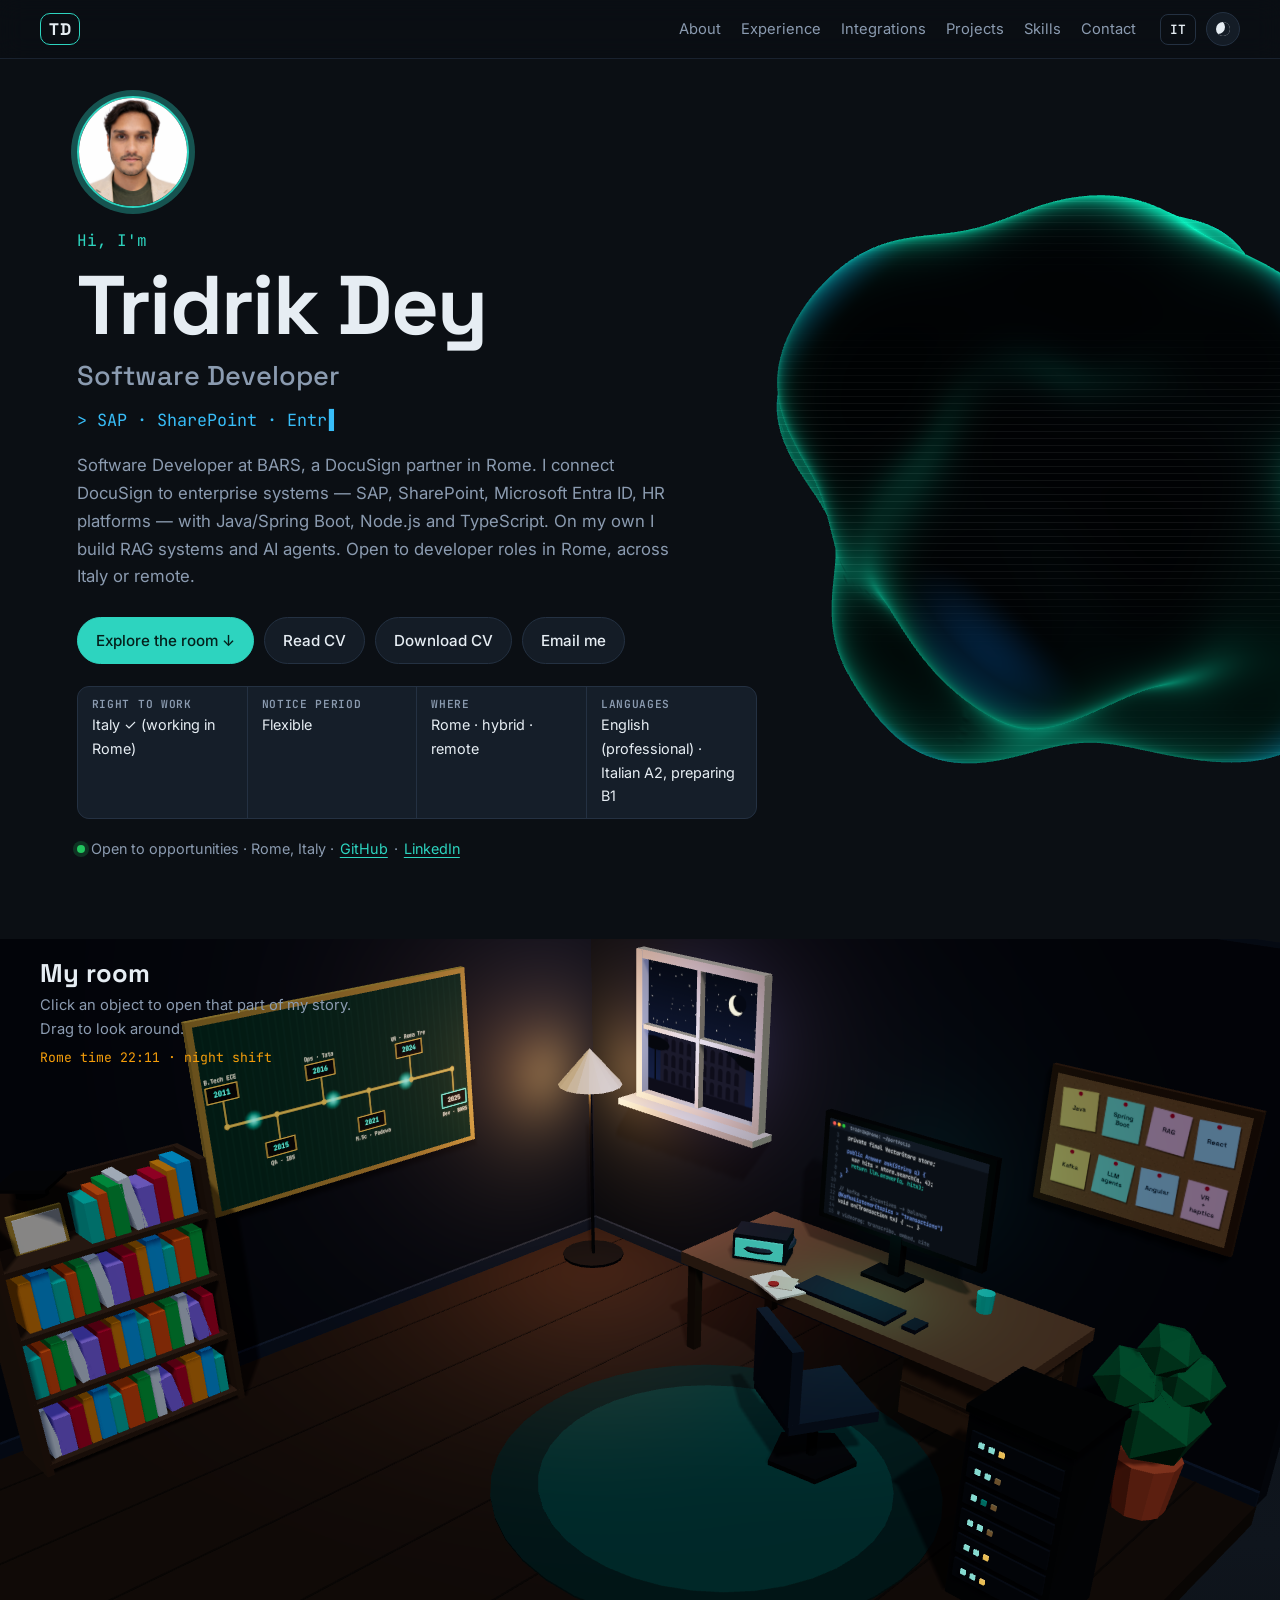
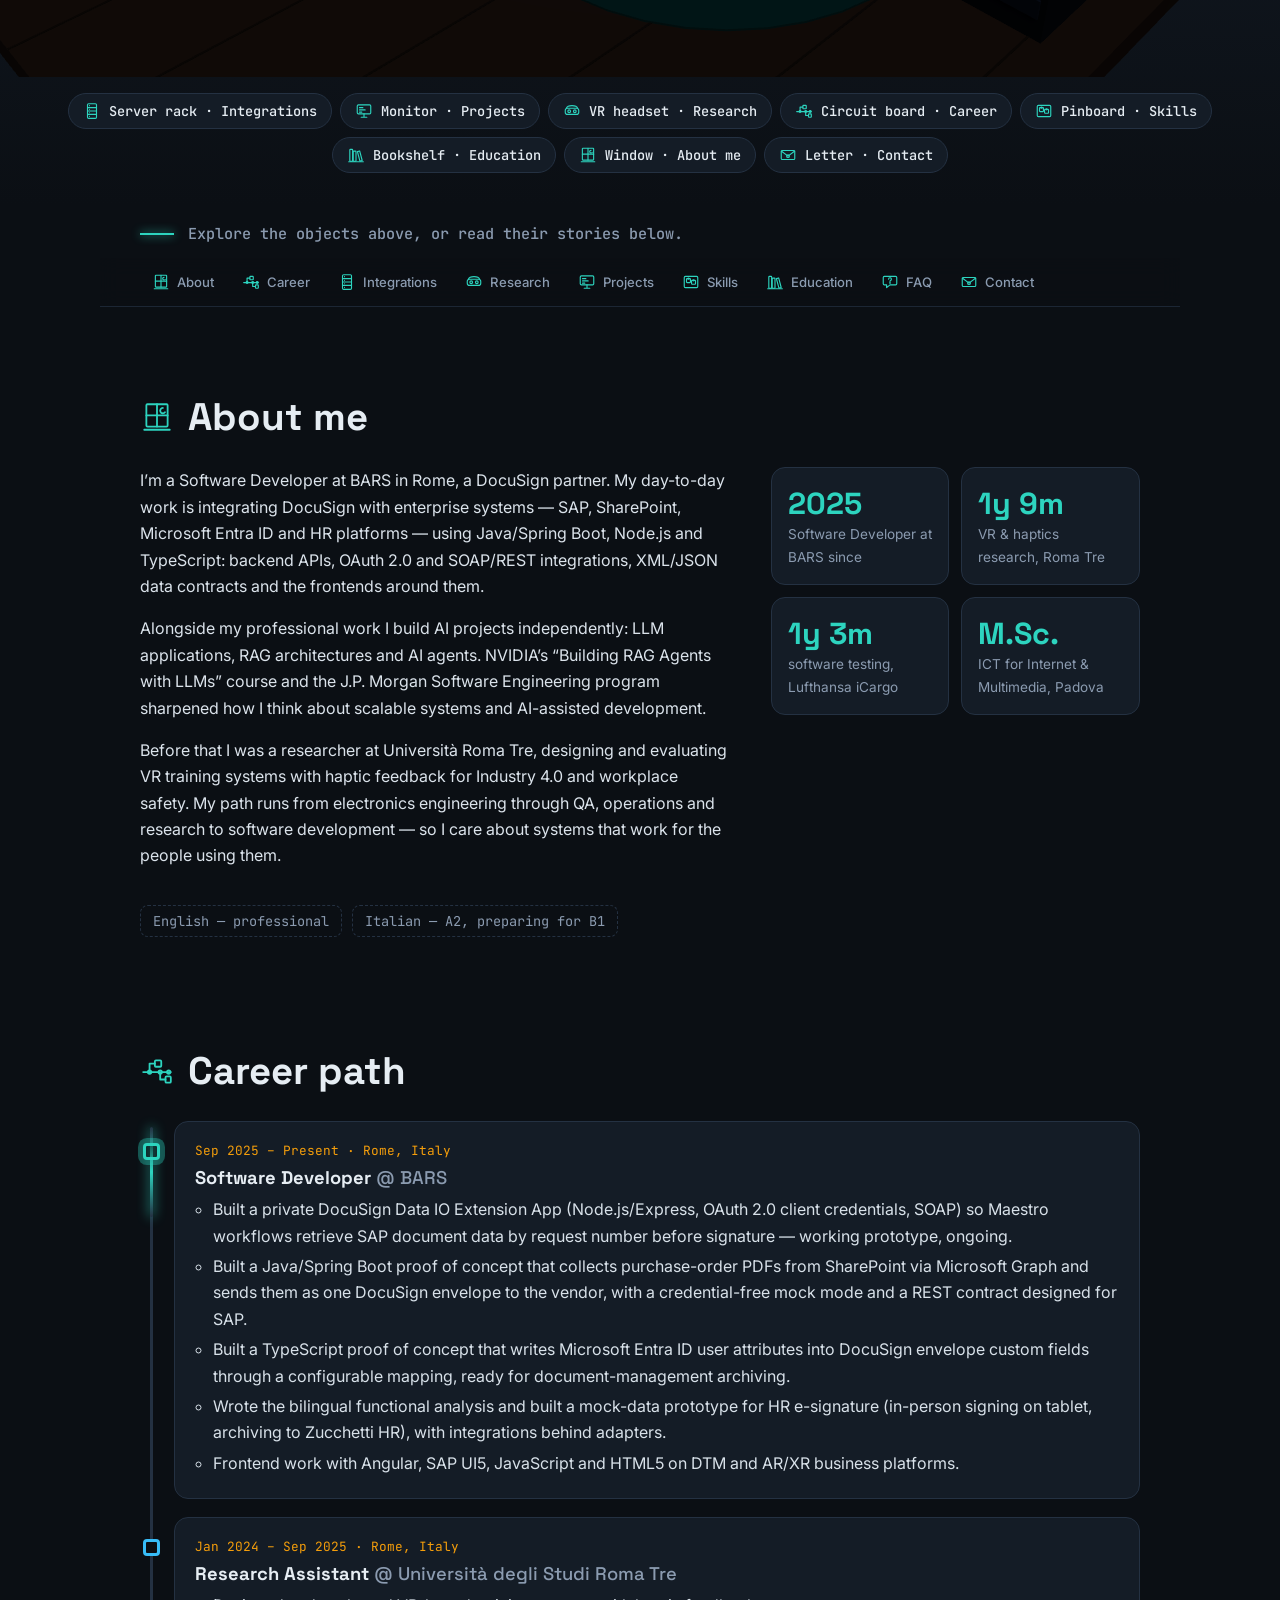
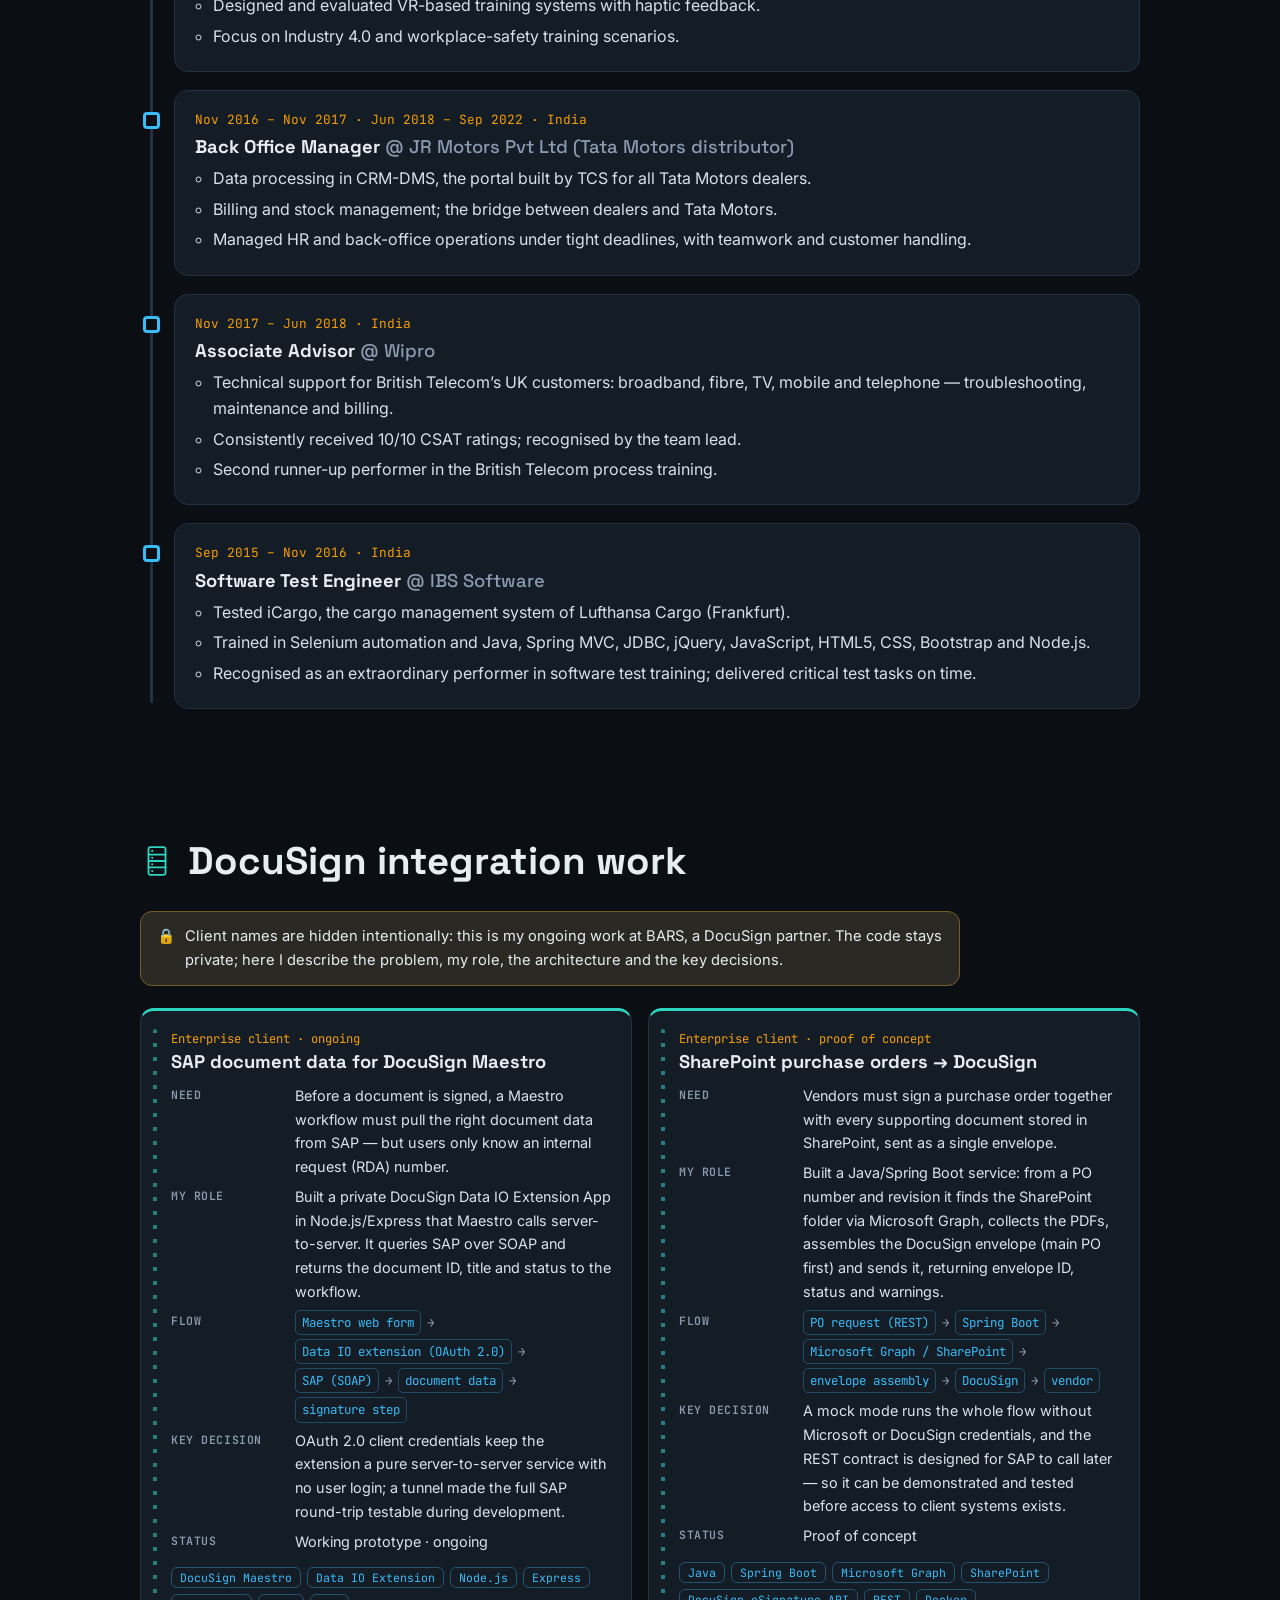
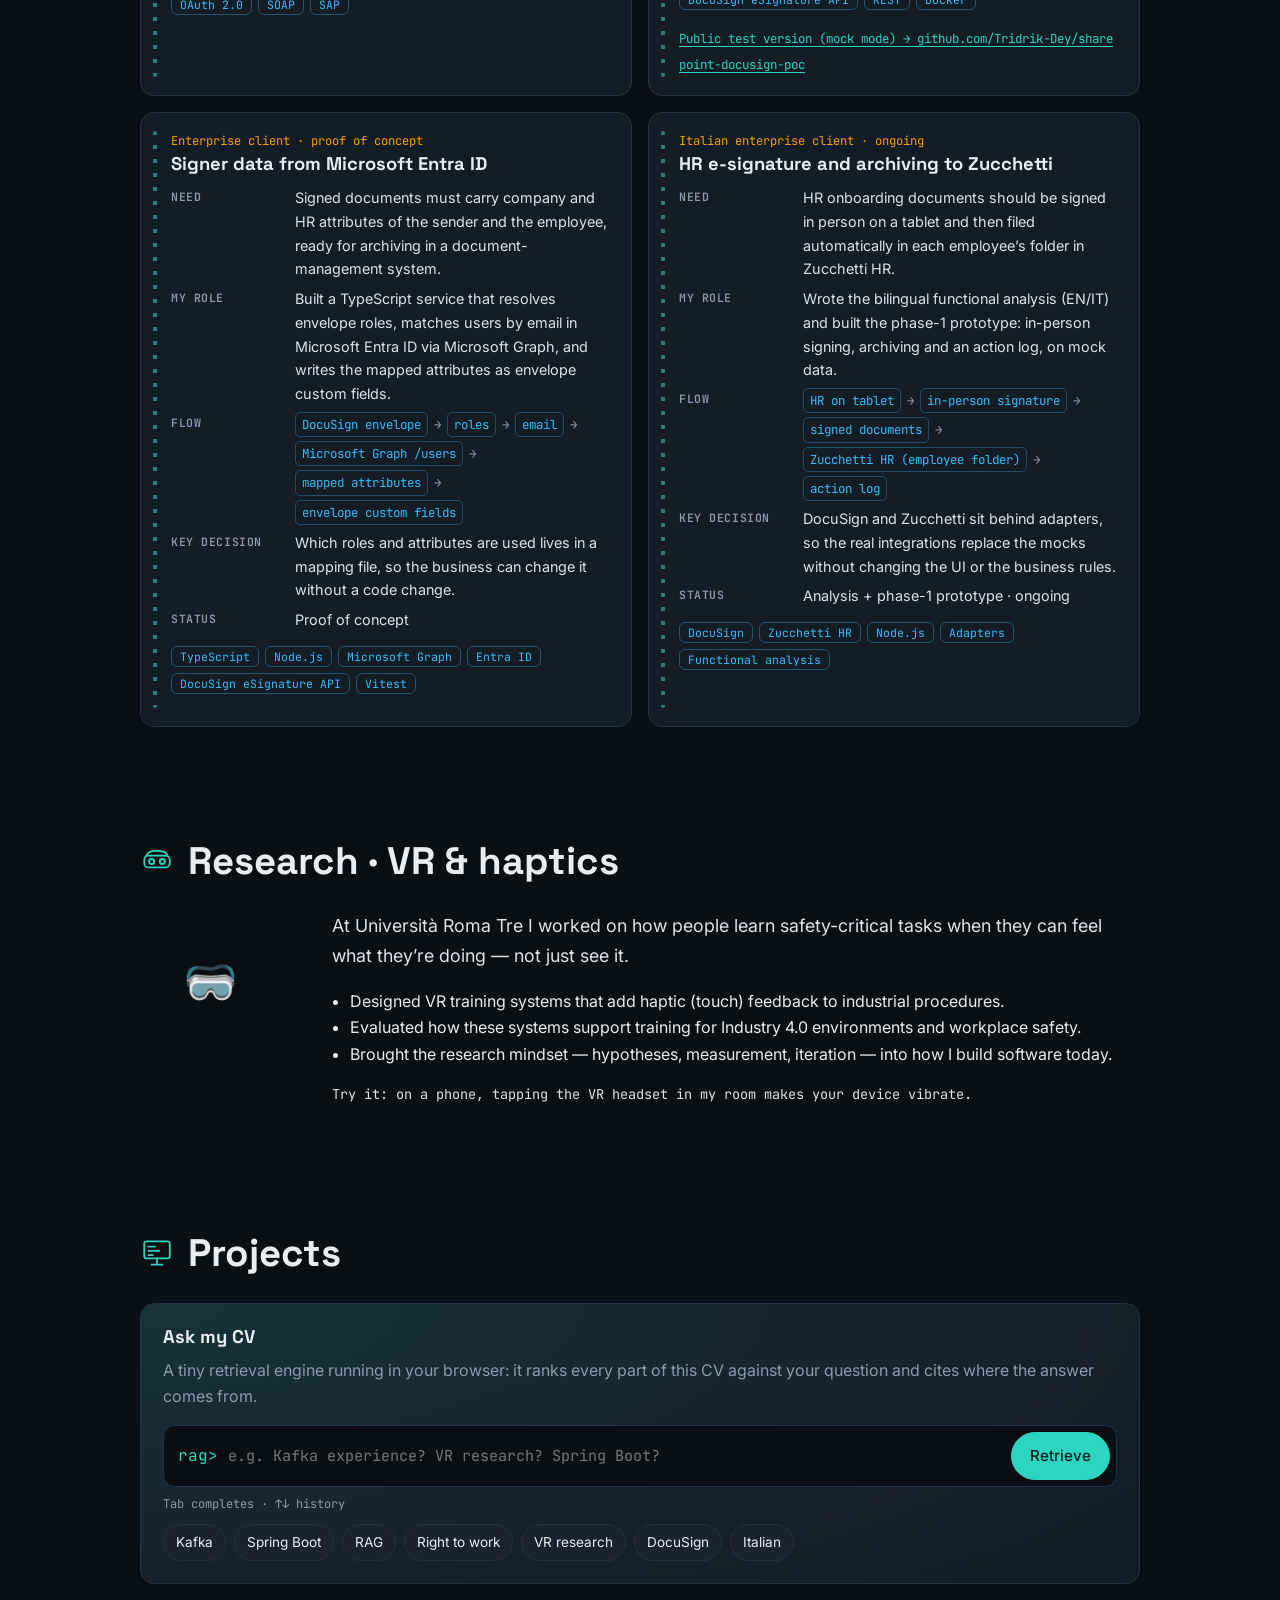
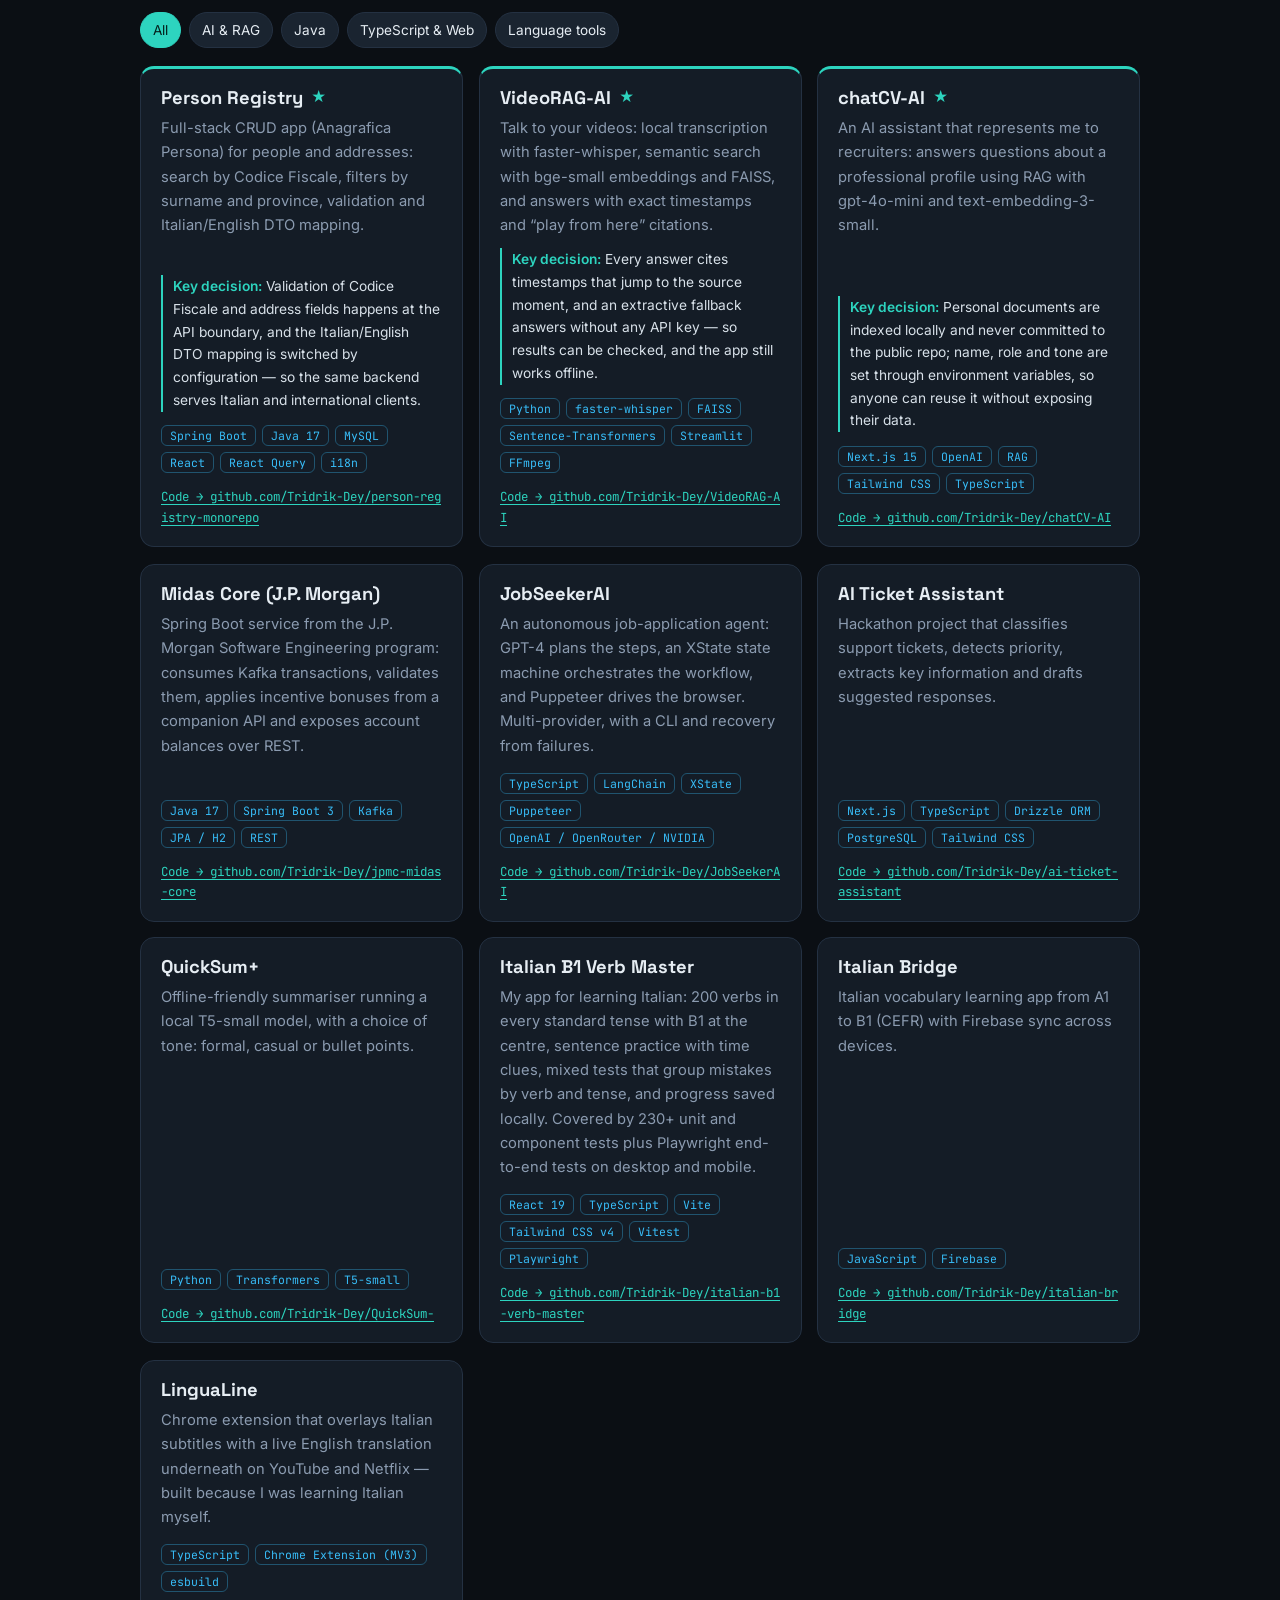
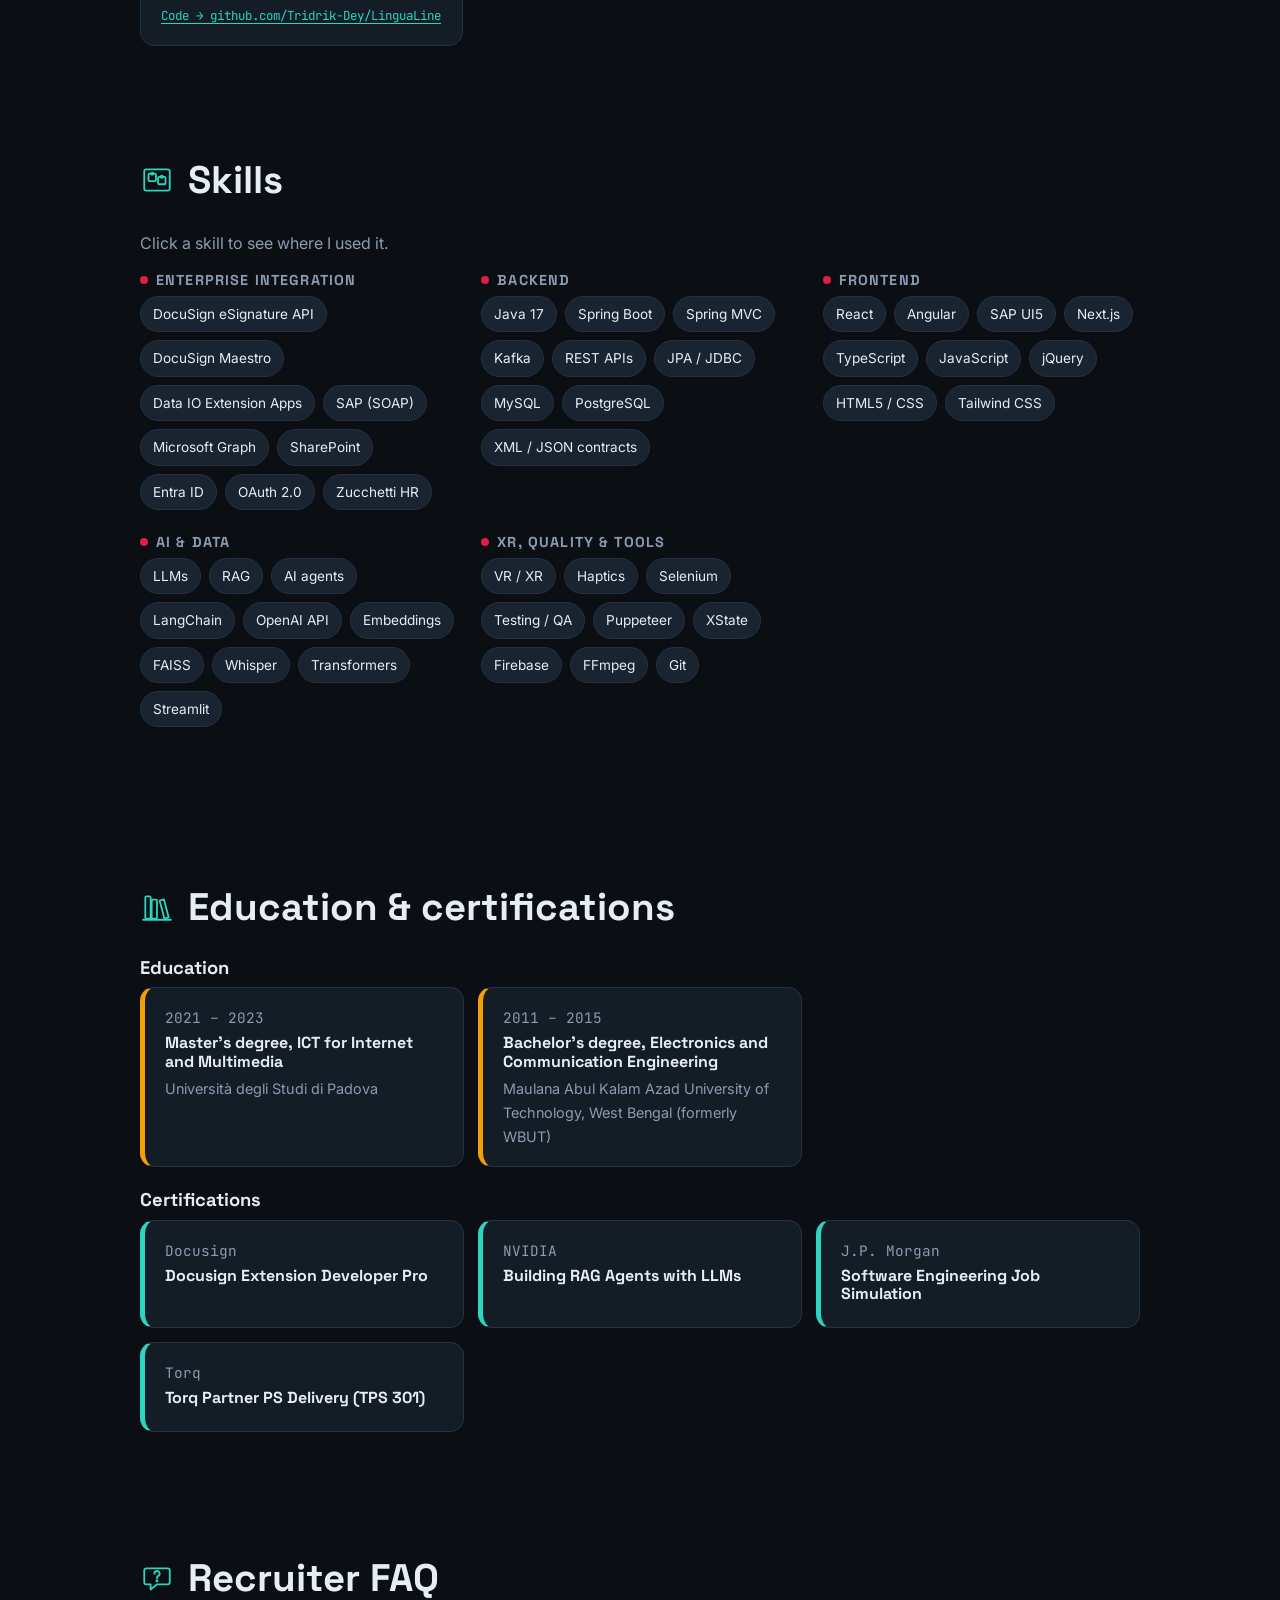
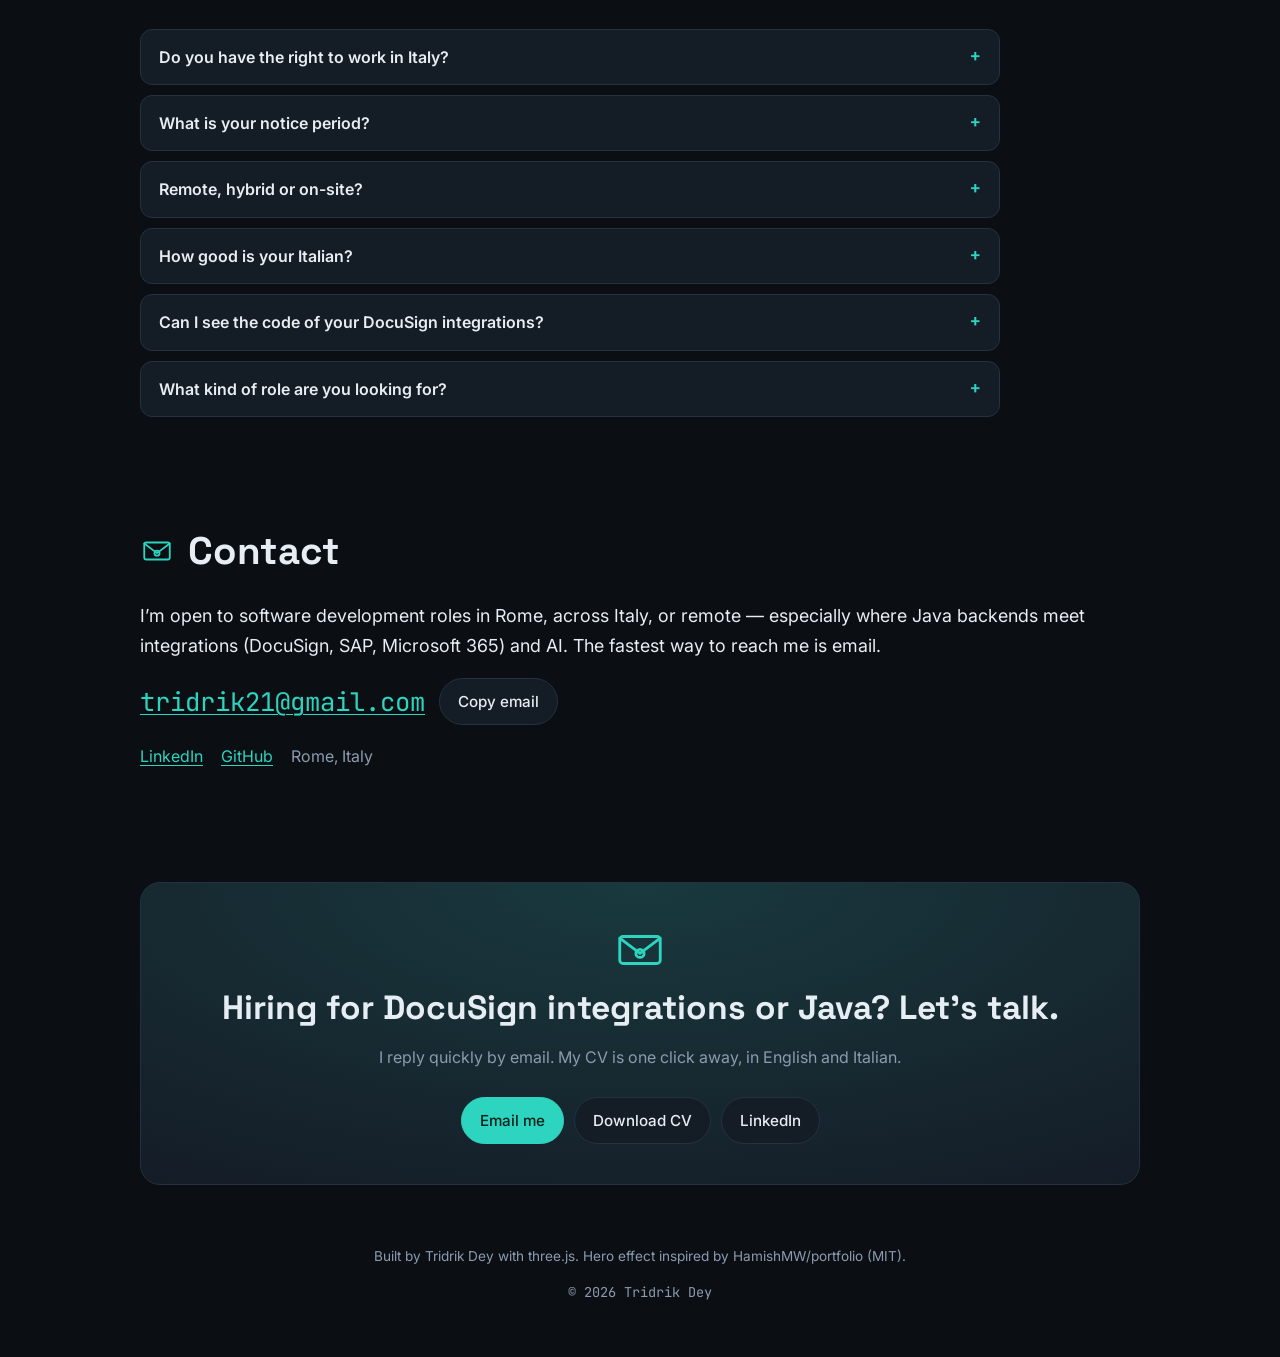
==== index.html @ cb40e69b "Add Google Search Console verification tag Co-Authored-By: Claude Opus 5.5 <noreply@anthropic.com>" ====
<!doctype html>
<html lang="en" class="no-js" data-theme="dark">
<head>
<meta charset="utf-8">
<meta name="viewport" content="width=device-width, initial-scale=1">
<title>Tridrik Dey · Software Developer (DocuSign &amp; Enterprise Integrations, Java, Spring Boot)</title>
<meta name="description" content="Software Developer at BARS in Rome, a DocuSign partner, integrating DocuSign with SAP, SharePoint, Microsoft Entra ID and HR systems using Java/Spring Boot, Node.js and TypeScript. Also builds RAG and AI-agent projects.">
<meta name="author" content="Tridrik Dey">
<meta name="google-site-verification" content="TpDvIQLYxlIpqFZb74sLDKEGU_5LTjOBwT2x2uKrREA">
<meta name="theme-color" content="#0b0f14">
<link rel="canonical" href="https://tridrik-dey.github.io/">
<link rel="alternate" hreflang="en" href="https://tridrik-dey.github.io/">
<link rel="alternate" hreflang="it" href="https://tridrik-dey.github.io/it/">
<link rel="alternate" hreflang="x-default" href="https://tridrik-dey.github.io/">
<link rel="alternate" type="text/markdown" title="llms.txt" href="https://tridrik-dey.github.io/llms.txt">
<meta property="og:type" content="profile">
<meta property="og:title" content="Tridrik Dey · Software Developer (DocuSign &amp; Enterprise Integrations, Java, Spring Boot)">
<meta property="og:description" content="Software Developer at BARS in Rome, a DocuSign partner, integrating DocuSign with SAP, SharePoint, Microsoft Entra ID and HR systems using Java/Spring Boot, Node.js and TypeScript. Also builds RAG and AI-agent projects.">
<meta property="og:url" content="https://tridrik-dey.github.io/">
<meta property="og:image" content="https://tridrik-dey.github.io/assets/og.png">
<meta property="og:image:width" content="1200">
<meta property="og:image:height" content="630">
<meta property="og:locale" content="en_US">
<meta property="og:locale:alternate" content="it_IT">
<meta property="profile:first_name" content="Tridrik">
<meta property="profile:last_name" content="Dey">
<meta name="twitter:card" content="summary_large_image">
<link rel="icon" href="assets/favicon.svg" type="image/svg+xml">
<link rel="preconnect" href="https://fonts.googleapis.com">
<link rel="preconnect" href="https://fonts.gstatic.com" crossorigin>
<link href="https://fonts.googleapis.com/css2?family=Inter:wght@400;500;600&family=JetBrains+Mono:wght@400;600&family=Space+Grotesk:wght@500;700&display=swap" rel="stylesheet">
<link rel="stylesheet" href="assets/css/style.css">
<script>document.documentElement.classList.replace('no-js','js');try{var s=localStorage.getItem('theme');if(s)document.documentElement.dataset.theme=s}catch(e){}</script>
<script type="application/ld+json">{"@context":"https://schema.org","@type":"ProfilePage","dateModified":"2026-10-31","inLanguage":"en","mainEntity":{"@type":"Person","@id":"https://tridrik-dey.github.io/#person","name":"Tridrik Dey","jobTitle":"Software Developer","description":"Software Developer at BARS in Rome, a DocuSign partner, integrating DocuSign with SAP, SharePoint, Microsoft Entra ID and HR systems using Java/Spring Boot, Node.js and TypeScript. Also builds RAG and AI-agent projects.","email":"mailto:tridrik21@gmail.com","image":"https://tridrik-dey.github.io/assets/avatar.png","url":"https://tridrik-dey.github.io/","address":{"@type":"PostalAddress","addressLocality":"Rome","addressCountry":"IT"},"worksFor":{"@type":"Organization","name":"BARS"},"alumniOf":[{"@type":"CollegeOrUniversity","name":"Università degli Studi di Padova"},{"@type":"CollegeOrUniversity","name":"Maulana Abul Kalam Azad University of Technology, West Bengal (formerly WBUT)"}],"hasCredential":[{"@type":"EducationalOccupationalCredential","name":"Docusign Extension Developer Pro","recognizedBy":{"@type":"Organization","name":"Docusign"}},{"@type":"EducationalOccupationalCredential","name":"Building RAG Agents with LLMs","recognizedBy":{"@type":"Organization","name":"NVIDIA"}},{"@type":"EducationalOccupationalCredential","name":"Software Engineering Job Simulation","recognizedBy":{"@type":"Organization","name":"J.P. Morgan"}},{"@type":"EducationalOccupationalCredential","name":"Torq Partner PS Delivery (TPS 301)","recognizedBy":{"@type":"Organization","name":"Torq"}}],"knowsAbout":["DocuSign eSignature API","DocuSign Maestro","Data IO Extension Apps","SAP (SOAP)","Microsoft Graph","SharePoint","Entra ID","OAuth 2.0","Zucchetti HR","Java 17","Spring Boot","Spring MVC","Kafka","REST APIs","JPA / JDBC","MySQL","PostgreSQL","XML / JSON contracts","React","Angular","SAP UI5","Next.js","TypeScript","JavaScript","jQuery","HTML5 / CSS","Tailwind CSS","LLMs","RAG","AI agents","LangChain","OpenAI API","Embeddings","FAISS","Whisper","Transformers","Streamlit","VR / XR","Haptics","Selenium","Testing / QA","Puppeteer","XState","Firebase","FFmpeg","Git"],"knowsLanguage":["en","it"],"sameAs":["https://www.linkedin.com/in/tridrik-dey","https://github.com/Tridrik-Dey"]}}</script>
<script type="application/ld+json">{"@context":"https://schema.org","@type":"FAQPage","inLanguage":"en","mainEntity":[{"@type":"Question","name":"Do you have the right to work in Italy?","acceptedAnswer":{"@type":"Answer","text":"Yes. I live and work in Rome, currently as a Software Developer at BARS."}},{"@type":"Question","name":"What is your notice period?","acceptedAnswer":{"@type":"Answer","text":"It’s flexible — I’m happy to agree a start date that works for both sides."}},{"@type":"Question","name":"Remote, hybrid or on-site?","acceptedAnswer":{"@type":"Answer","text":"All three: on-site or hybrid in Rome, or remote."}},{"@type":"Question","name":"How good is your Italian?","acceptedAnswer":{"@type":"Answer","text":"A2 and preparing for B1 — I even built my own app to practise verbs. I work comfortably in English."}},{"@type":"Question","name":"Can I see the code of your DocuSign integrations?","acceptedAnswer":{"@type":"Answer","text":"The client code is private, so the case studies above describe the problem, my role, the architecture and the key decisions. The SharePoint → DocuSign proof of concept has a public test version, and I’m glad to walk through any design in an interview."}},{"@type":"Question","name":"What kind of role are you looking for?","acceptedAnswer":{"@type":"Answer","text":"Software developer roles where Java/Spring Boot backends meet integrations — DocuSign, SAP, Microsoft 365 — and, ideally, AI and RAG."}}]}</script>
</head>
<body>
<a class="skip" href="#about">Skip to content</a>
<header class="nav">
  <a class="monogram" href="#hero" aria-label="Tridrik Dey">TD</a>
  <nav class="nav-links" aria-label="Main"><a href="#about">About</a><a href="#experience">Experience</a><a href="#integrations">Integrations</a><a href="#projects">Projects</a><a href="#skills">Skills</a><a href="#contact">Contact</a></nav>
  <div class="nav-tools">
    <a class="lang" href="it/" hreflang="it" lang="it">IT<span class="sr-only"> · Italiano</span></a>
    <button class="theme-toggle" type="button" aria-label="Toggle light/dark theme"><span aria-hidden="true"></span></button>
  </div>
</header>
<main>
<section id="hero" class="hero">
  <canvas class="hero-canvas" aria-hidden="true"></canvas>
  <div class="hero-inner">
    <img class="hero-photo" src="assets/avatar.png" alt="Tridrik Dey" width="160" height="160">
    <p class="eyebrow">Hi, I'm</p>
    <h1 class="hero-name"><span class="decode" data-decode>Tridrik Dey</span></h1>
    <p class="hero-title"><span class="decode" data-decode data-delay="500">Software Developer</span></p>
    <p class="hero-roles mono">&gt; <span class="role" data-roles="[&quot;DocuSign integration developer&quot;,&quot;Java &amp; Spring Boot developer&quot;,&quot;SAP · SharePoint · Entra ID integrations&quot;,&quot;RAG &amp; AI agent builder&quot;,&quot;VR &amp; haptics researcher&quot;]">DocuSign integration developer</span><span class="caret" aria-hidden="true">▌</span></p>
    <p class="hero-lede">Software Developer at BARS, a DocuSign partner in Rome. I connect DocuSign to enterprise systems — SAP, SharePoint, Microsoft Entra ID, HR platforms — with Java/Spring Boot, Node.js and TypeScript. On my own I build RAG systems and AI agents. Open to developer roles in Rome, across Italy or remote.</p>
    <div class="hero-actions">
      <a class="btn btn-primary" href="#room">Explore the room ↓</a>
      <a class="btn" href="#about">Read CV</a>
      <a class="btn" href="assets/cv/Tridrik-Dey-CV-EN.pdf" download>Download CV</a>
      <a class="btn" href="mailto:tridrik21@gmail.com">Email me</a>
    </div>
    <dl class="brief" id="brief" aria-label="Recruiter brief" data-chunk data-kind="profile" data-title="Recruiter brief" data-section="Profile" data-tags="right-to-work work-permit availability notice-period location remote hybrid languages english italian">
      <div><dt>Right to work</dt><dd>Italy ✓ (working in Rome)</dd></div><div><dt>Notice period</dt><dd>Flexible</dd></div><div><dt>Where</dt><dd>Rome · hybrid · remote</dd></div><div><dt>Languages</dt><dd>English (professional) · Italian A2, preparing B1</dd></div>
    </dl>
    <p class="hero-meta"><span class="dot" aria-hidden="true"></span>Open to opportunities · Rome, Italy ·
      <a href="https://github.com/Tridrik-Dey" rel="me">GitHub</a> · <a href="https://www.linkedin.com/in/tridrik-dey" rel="me">LinkedIn</a></p>
  </div>
</section>
<section id="room" class="room" aria-labelledby="room-title">
  <div class="room-stage">
    <canvas class="room-canvas" aria-hidden="true"></canvas>
    <div class="room-tooltip" aria-hidden="true"></div>
    <div class="room-hud">
      <h2 id="room-title">My room</h2>
      <p class="room-hint">Click an object to open that part of my story. Drag to look around.</p>
      <p class="room-clock mono" data-rome="Rome time" data-day="daylight" data-dusk="golden hour" data-night="night shift"></p>
    </div>
  </div>
  <p class="room-fallback">Your browser can’t show the 3D room, but every section is one click away:</p>
  <nav class="hotspots" aria-label="My room"><a class="hotspot" href="#integrations" data-object="rack" data-target="integrations"><svg class="obj obj-sm" viewBox="0 0 32 32" aria-hidden="true" focusable="false"><rect x="8" y="3" width="16" height="26" rx="2"/><path d="M8 10h16M8 16h16M8 22h16"/><circle cx="11.5" cy="6.5" r="1" class="led"/><circle cx="11.5" cy="13" r="1" class="led"/><circle cx="11.5" cy="19" r="1" class="led"/><circle cx="11.5" cy="25.5" r="1" class="led"/></svg>Server rack · Integrations</a><a class="hotspot" href="#projects" data-object="monitor" data-target="projects"><svg class="obj obj-sm" viewBox="0 0 32 32" aria-hidden="true" focusable="false"><rect x="4" y="5" width="24" height="16" rx="2"/><path d="M16 21v5M11 27h10M8 10h6M8 14h10M8 18h4"/></svg>Monitor · Projects</a><a class="hotspot" href="#research" data-object="headset" data-target="research"><svg class="obj obj-sm" viewBox="0 0 32 32" aria-hidden="true" focusable="false"><rect x="4" y="11" width="24" height="11" rx="4"/><circle cx="11" cy="16.5" r="2.4"/><circle cx="21" cy="16.5" r="2.4"/><path d="M6 11c2-6 18-6 20 0"/></svg>VR headset · Research</a><a class="hotspot" href="#experience" data-object="circuit" data-target="experience"><svg class="obj obj-sm" viewBox="0 0 32 32" aria-hidden="true" focusable="false"><path d="M3 17h26M9 17V9h5M19 17v7h5"/><rect x="14" y="6" width="6" height="6" rx="1"/><rect x="24" y="21" width="5" height="6" rx="1"/><circle cx="9" cy="17" r="1.6"/><circle cx="19" cy="17" r="1.6"/><circle cx="27" cy="17" r="1.6"/></svg>Circuit board · Career</a><a class="hotspot" href="#skills" data-object="board" data-target="skills"><svg class="obj obj-sm" viewBox="0 0 32 32" aria-hidden="true" focusable="false"><rect x="4" y="6" width="24" height="20" rx="2"/><rect x="8" y="10" width="7" height="7" rx="1"/><rect x="17" y="13" width="7" height="7" rx="1"/><circle cx="11.5" cy="10" r="1"/><circle cx="20.5" cy="13" r="1"/></svg>Pinboard · Skills</a><a class="hotspot" href="#education" data-object="shelf" data-target="education"><svg class="obj obj-sm" viewBox="0 0 32 32" aria-hidden="true" focusable="false"><rect x="5" y="6" width="5" height="21" rx="1"/><rect x="11" y="9" width="5" height="18" rx="1"/><path d="M18.5 10l4-1.2 4.5 17-4 1.2z"/><path d="M3 28h26"/></svg>Bookshelf · Education</a><a class="hotspot" href="#about" data-object="window" data-target="about"><svg class="obj obj-sm" viewBox="0 0 32 32" aria-hidden="true" focusable="false"><rect x="6" y="4" width="20" height="21" rx="1"/><path d="M16 4v21M6 14.5h20M4 28h24"/><path d="M21.5 7.5a2.5 2.5 0 1 0 2 4"/></svg>Window · About me</a><a class="hotspot" href="#contact" data-object="letter" data-target="contact"><svg class="obj obj-sm" viewBox="0 0 32 32" aria-hidden="true" focusable="false"><rect x="4" y="8" width="24" height="16" rx="2"/><path d="M4 9l12 9 12-9"/><circle cx="16" cy="18" r="2.4"/></svg>Letter · Contact</a></nav>
</section>
<div class="cv">
<p class="landing"><span class="landing-line" aria-hidden="true"></span>Explore the objects above, or read their stories below.</p>
<nav class="object-index" aria-label="Sections"><a href="#about" data-section="about"><svg class="obj obj-sm" viewBox="0 0 32 32" aria-hidden="true" focusable="false"><rect x="6" y="4" width="20" height="21" rx="1"/><path d="M16 4v21M6 14.5h20M4 28h24"/><path d="M21.5 7.5a2.5 2.5 0 1 0 2 4"/></svg><span>About</span></a><a href="#experience" data-section="experience"><svg class="obj obj-sm" viewBox="0 0 32 32" aria-hidden="true" focusable="false"><path d="M3 17h26M9 17V9h5M19 17v7h5"/><rect x="14" y="6" width="6" height="6" rx="1"/><rect x="24" y="21" width="5" height="6" rx="1"/><circle cx="9" cy="17" r="1.6"/><circle cx="19" cy="17" r="1.6"/><circle cx="27" cy="17" r="1.6"/></svg><span>Career</span></a><a href="#integrations" data-section="integrations"><svg class="obj obj-sm" viewBox="0 0 32 32" aria-hidden="true" focusable="false"><rect x="8" y="3" width="16" height="26" rx="2"/><path d="M8 10h16M8 16h16M8 22h16"/><circle cx="11.5" cy="6.5" r="1" class="led"/><circle cx="11.5" cy="13" r="1" class="led"/><circle cx="11.5" cy="19" r="1" class="led"/><circle cx="11.5" cy="25.5" r="1" class="led"/></svg><span>Integrations</span></a><a href="#research" data-section="research"><svg class="obj obj-sm" viewBox="0 0 32 32" aria-hidden="true" focusable="false"><rect x="4" y="11" width="24" height="11" rx="4"/><circle cx="11" cy="16.5" r="2.4"/><circle cx="21" cy="16.5" r="2.4"/><path d="M6 11c2-6 18-6 20 0"/></svg><span>Research</span></a><a href="#projects" data-section="projects"><svg class="obj obj-sm" viewBox="0 0 32 32" aria-hidden="true" focusable="false"><rect x="4" y="5" width="24" height="16" rx="2"/><path d="M16 21v5M11 27h10M8 10h6M8 14h10M8 18h4"/></svg><span>Projects</span></a><a href="#skills" data-section="skills"><svg class="obj obj-sm" viewBox="0 0 32 32" aria-hidden="true" focusable="false"><rect x="4" y="6" width="24" height="20" rx="2"/><rect x="8" y="10" width="7" height="7" rx="1"/><rect x="17" y="13" width="7" height="7" rx="1"/><circle cx="11.5" cy="10" r="1"/><circle cx="20.5" cy="13" r="1"/></svg><span>Skills</span></a><a href="#education" data-section="education"><svg class="obj obj-sm" viewBox="0 0 32 32" aria-hidden="true" focusable="false"><rect x="5" y="6" width="5" height="21" rx="1"/><rect x="11" y="9" width="5" height="18" rx="1"/><path d="M18.5 10l4-1.2 4.5 17-4 1.2z"/><path d="M3 28h26"/></svg><span>Education</span></a><a href="#faq" data-section="faq"><svg class="obj obj-sm" viewBox="0 0 32 32" aria-hidden="true" focusable="false"><path d="M6 6h20a2 2 0 0 1 2 2v11a2 2 0 0 1-2 2H16l-6 5v-5H6a2 2 0 0 1-2-2V8a2 2 0 0 1 2-2z"/><path d="M13.5 11a2.5 2.5 0 1 1 3.4 2.3c-.6.3-.9.8-.9 1.4v.5"/><circle cx="16" cy="17.6" r=".6"/></svg><span>FAQ</span></a><a href="#contact" data-section="contact"><svg class="obj obj-sm" viewBox="0 0 32 32" aria-hidden="true" focusable="false"><rect x="4" y="8" width="24" height="16" rx="2"/><path d="M4 9l12 9 12-9"/><circle cx="16" cy="18" r="2.4"/></svg><span>Contact</span></a></nav>
<section id="about" class="section" aria-labelledby="about-h">
  <h2 id="about-h" class="section-title"><svg class="obj" viewBox="0 0 32 32" aria-hidden="true" focusable="false"><rect x="6" y="4" width="20" height="21" rx="1"/><path d="M16 4v21M6 14.5h20M4 28h24"/><path d="M21.5 7.5a2.5 2.5 0 1 0 2 4"/></svg>About me</h2>
  <div class="about-grid">
    <div class="prose"><p>I’m a Software Developer at BARS in Rome, a DocuSign partner. My day-to-day work is integrating DocuSign with enterprise systems — SAP, SharePoint, Microsoft Entra ID and HR platforms — using Java/Spring Boot, Node.js and TypeScript: backend APIs, OAuth 2.0 and SOAP/REST integrations, XML/JSON data contracts and the frontends around them.</p><p>Alongside my professional work I build AI projects independently: LLM applications, RAG architectures and AI agents. NVIDIA’s “Building RAG Agents with LLMs” course and the J.P. Morgan Software Engineering program sharpened how I think about scalable systems and AI-assisted development.</p><p>Before that I was a researcher at Università Roma Tre, designing and evaluating VR training systems with haptic feedback for Industry 4.0 and workplace safety. My path runs from electronics engineering through QA, operations and research to software development — so I care about systems that work for the people using them.</p></div>
    <ul class="facts"><li><strong class="count" data-count="2025">2025</strong><span>Software Developer at BARS since</span></li><li><strong class="count" data-count="1y 9m">1y 9m</strong><span>VR &amp; haptics research, Roma Tre</span></li><li><strong class="count" data-count="1y 3m">1y 3m</strong><span>software testing, Lufthansa iCargo</span></li><li><strong class="count" data-count="M.Sc.">M.Sc.</strong><span>ICT for Internet &amp; Multimedia, Padova</span></li></ul>
  </div>
  <ul class="langs"><li>English — professional</li><li>Italian — A2, preparing for B1</li></ul>
</section>
<section id="experience" class="section" aria-labelledby="experience-h">
  <h2 id="experience-h" class="section-title"><svg class="obj" viewBox="0 0 32 32" aria-hidden="true" focusable="false"><path d="M3 17h26M9 17V9h5M19 17v7h5"/><rect x="14" y="6" width="6" height="6" rx="1"/><rect x="24" y="21" width="5" height="6" rx="1"/><circle cx="9" cy="17" r="1.6"/><circle cx="19" cy="17" r="1.6"/><circle cx="27" cy="17" r="1.6"/></svg>Career path</h2>
  <ol class="circuit">
    <li class="job is-current" id="job-bars" data-chunk data-kind="work" data-title="Software Developer · BARS" data-section="Career path" data-tags="docusign maestro extension-apps sap soap oauth microsoft-graph sharepoint entra-id zucchetti java spring-boot nodejs typescript angular sap-ui5 javascript rest dtm xr xml-json">
      <span class="node" aria-hidden="true"></span>
      <div class="job-card">
        <p class="job-period mono">Sep 2025 – Present · Rome, Italy</p>
        <h3>Software Developer <span class="at">@ BARS</span></h3>
        <ul><li>Built a private DocuSign Data IO Extension App (Node.js/Express, OAuth 2.0 client credentials, SOAP) so Maestro workflows retrieve SAP document data by request number before signature — working prototype, ongoing.</li><li>Built a Java/Spring Boot proof of concept that collects purchase-order PDFs from SharePoint via Microsoft Graph and sends them as one DocuSign envelope to the vendor, with a credential-free mock mode and a REST contract designed for SAP.</li><li>Built a TypeScript proof of concept that writes Microsoft Entra ID user attributes into DocuSign envelope custom fields through a configurable mapping, ready for document-management archiving.</li><li>Wrote the bilingual functional analysis and built a mock-data prototype for HR e-signature (in-person signing on tablet, archiving to Zucchetti HR), with integrations behind adapters.</li><li>Frontend work with Angular, SAP UI5, JavaScript and HTML5 on DTM and AR/XR business platforms.</li></ul>
      </div>
    </li>
    <li class="job" id="job-romatre" data-chunk data-kind="research" data-title="Research Assistant · Università degli Studi Roma Tre" data-section="Career path" data-tags="vr haptics xr research industry-4.0">
      <span class="node" aria-hidden="true"></span>
      <div class="job-card">
        <p class="job-period mono">Jan 2024 – Sep 2025 · Rome, Italy</p>
        <h3>Research Assistant <span class="at">@ Università degli Studi Roma Tre</span></h3>
        <ul><li>Designed and evaluated VR-based training systems with haptic feedback.</li><li>Focus on Industry 4.0 and workplace-safety training scenarios.</li></ul>
      </div>
    </li>
    <li class="job" id="job-jrmotors" data-chunk data-kind="work" data-title="Back Office Manager · JR Motors Pvt Ltd (Tata Motors distributor)" data-section="Career path" data-tags="crm operations management">
      <span class="node" aria-hidden="true"></span>
      <div class="job-card">
        <p class="job-period mono">Nov 2016 – Nov 2017 · Jun 2018 – Sep 2022 · India</p>
        <h3>Back Office Manager <span class="at">@ JR Motors Pvt Ltd (Tata Motors distributor)</span></h3>
        <ul><li>Data processing in CRM-DMS, the portal built by TCS for all Tata Motors dealers.</li><li>Billing and stock management; the bridge between dealers and Tata Motors.</li><li>Managed HR and back-office operations under tight deadlines, with teamwork and customer handling.</li></ul>
      </div>
    </li>
    <li class="job" id="job-wipro" data-chunk data-kind="work" data-title="Associate Advisor · Wipro" data-section="Career path" data-tags="support customer">
      <span class="node" aria-hidden="true"></span>
      <div class="job-card">
        <p class="job-period mono">Nov 2017 – Jun 2018 · India</p>
        <h3>Associate Advisor <span class="at">@ Wipro</span></h3>
        <ul><li>Technical support for British Telecom’s UK customers: broadband, fibre, TV, mobile and telephone — troubleshooting, maintenance and billing.</li><li>Consistently received 10/10 CSAT ratings; recognised by the team lead.</li><li>Second runner-up performer in the British Telecom process training.</li></ul>
      </div>
    </li>
    <li class="job" id="job-ibs" data-chunk data-kind="work" data-title="Software Test Engineer · IBS Software" data-section="Career path" data-tags="testing selenium java spring-mvc jdbc jquery javascript html5 css bootstrap nodejs">
      <span class="node" aria-hidden="true"></span>
      <div class="job-card">
        <p class="job-period mono">Sep 2015 – Nov 2016 · India</p>
        <h3>Software Test Engineer <span class="at">@ IBS Software</span></h3>
        <ul><li>Tested iCargo, the cargo management system of Lufthansa Cargo (Frankfurt).</li><li>Trained in Selenium automation and Java, Spring MVC, JDBC, jQuery, JavaScript, HTML5, CSS, Bootstrap and Node.js.</li><li>Recognised as an extraordinary performer in software test training; delivered critical test tasks on time.</li></ul>
      </div>
    </li>
  </ol>
</section>
<section id="integrations" class="section" aria-labelledby="integrations-h">
  <h2 id="integrations-h" class="section-title"><svg class="obj" viewBox="0 0 32 32" aria-hidden="true" focusable="false"><rect x="8" y="3" width="16" height="26" rx="2"/><path d="M8 10h16M8 16h16M8 22h16"/><circle cx="11.5" cy="6.5" r="1" class="led"/><circle cx="11.5" cy="13" r="1" class="led"/><circle cx="11.5" cy="19" r="1" class="led"/><circle cx="11.5" cy="25.5" r="1" class="led"/></svg>DocuSign integration work</h2>
  <p class="confidential"><span aria-hidden="true">🔒</span> Client names are hidden intentionally: this is my ongoing work at BARS, a DocuSign partner. The code stays private; here I describe the problem, my role, the architecture and the key decisions.</p>
  <div class="case-grid">
    <article class="case is-featured" id="case-sap-maestro" data-chunk data-kind="work" data-title="SAP document data for DocuSign Maestro" data-section="DocuSign integration work" data-tags="docusign maestro extension-apps sap soap oauth nodejs dtm">
      <p class="case-client mono">Enterprise client · ongoing</p>
      <h3>SAP document data for DocuSign Maestro</h3>
      <dl>
        <dt>Need</dt><dd>Before a document is signed, a Maestro workflow must pull the right document data from SAP — but users only know an internal request (RDA) number.</dd>
        <dt>My role</dt><dd>Built a private DocuSign Data IO Extension App in Node.js/Express that Maestro calls server-to-server. It queries SAP over SOAP and returns the document ID, title and status to the workflow.</dd>
        <dt>Flow</dt><dd class="flow mono" style="--n:5"><span class="step" style="--i:0">Maestro web form</span><span class="arrow" aria-hidden="true">→</span><span class="sr-only">, then </span><span class="step" style="--i:1">Data IO extension (OAuth 2.0)</span><span class="arrow" aria-hidden="true">→</span><span class="sr-only">, then </span><span class="step" style="--i:2">SAP (SOAP)</span><span class="arrow" aria-hidden="true">→</span><span class="sr-only">, then </span><span class="step" style="--i:3">document data</span><span class="arrow" aria-hidden="true">→</span><span class="sr-only">, then </span><span class="step" style="--i:4">signature step</span></dd>
        <dt>Key decision</dt><dd>OAuth 2.0 client credentials keep the extension a pure server-to-server service with no user login; a tunnel made the full SAP round-trip testable during development.</dd>
        <dt>Status</dt><dd>Working prototype · ongoing</dd>
      </dl>
      <ul class="stack"><li>DocuSign Maestro</li><li>Data IO Extension</li><li>Node.js</li><li>Express</li><li>OAuth 2.0</li><li>SOAP</li><li>SAP</li></ul>
    </article>
    <article class="case is-featured" id="case-sharepoint-docusign" data-chunk data-kind="work" data-title="SharePoint purchase orders → DocuSign" data-section="DocuSign integration work" data-tags="docusign java spring-boot microsoft-graph sharepoint rest sap">
      <p class="case-client mono">Enterprise client · proof of concept</p>
      <h3>SharePoint purchase orders → DocuSign</h3>
      <dl>
        <dt>Need</dt><dd>Vendors must sign a purchase order together with every supporting document stored in SharePoint, sent as a single envelope.</dd>
        <dt>My role</dt><dd>Built a Java/Spring Boot service: from a PO number and revision it finds the SharePoint folder via Microsoft Graph, collects the PDFs, assembles the DocuSign envelope (main PO first) and sends it, returning envelope ID, status and warnings.</dd>
        <dt>Flow</dt><dd class="flow mono" style="--n:6"><span class="step" style="--i:0">PO request (REST)</span><span class="arrow" aria-hidden="true">→</span><span class="sr-only">, then </span><span class="step" style="--i:1">Spring Boot</span><span class="arrow" aria-hidden="true">→</span><span class="sr-only">, then </span><span class="step" style="--i:2">Microsoft Graph / SharePoint</span><span class="arrow" aria-hidden="true">→</span><span class="sr-only">, then </span><span class="step" style="--i:3">envelope assembly</span><span class="arrow" aria-hidden="true">→</span><span class="sr-only">, then </span><span class="step" style="--i:4">DocuSign</span><span class="arrow" aria-hidden="true">→</span><span class="sr-only">, then </span><span class="step" style="--i:5">vendor</span></dd>
        <dt>Key decision</dt><dd>A mock mode runs the whole flow without Microsoft or DocuSign credentials, and the REST contract is designed for SAP to call later — so it can be demonstrated and tested before access to client systems exists.</dd>
        <dt>Status</dt><dd>Proof of concept</dd>
      </dl>
      <ul class="stack"><li>Java</li><li>Spring Boot</li><li>Microsoft Graph</li><li>SharePoint</li><li>DocuSign eSignature API</li><li>REST</li><li>Docker</li></ul>
      <a class="project-link mono" href="https://github.com/Tridrik-Dey/sharepoint-docusign-poc">Public test version (mock mode) → github.com/Tridrik-Dey/sharepoint-docusign-poc</a>
    </article>
    <article class="case" id="case-entra-enrichment" data-chunk data-kind="work" data-title="Signer data from Microsoft Entra ID" data-section="DocuSign integration work" data-tags="docusign typescript nodejs microsoft-graph entra-id">
      <p class="case-client mono">Enterprise client · proof of concept</p>
      <h3>Signer data from Microsoft Entra ID</h3>
      <dl>
        <dt>Need</dt><dd>Signed documents must carry company and HR attributes of the sender and the employee, ready for archiving in a document-management system.</dd>
        <dt>My role</dt><dd>Built a TypeScript service that resolves envelope roles, matches users by email in Microsoft Entra ID via Microsoft Graph, and writes the mapped attributes as envelope custom fields.</dd>
        <dt>Flow</dt><dd class="flow mono" style="--n:6"><span class="step" style="--i:0">DocuSign envelope</span><span class="arrow" aria-hidden="true">→</span><span class="sr-only">, then </span><span class="step" style="--i:1">roles</span><span class="arrow" aria-hidden="true">→</span><span class="sr-only">, then </span><span class="step" style="--i:2">email</span><span class="arrow" aria-hidden="true">→</span><span class="sr-only">, then </span><span class="step" style="--i:3">Microsoft Graph /users</span><span class="arrow" aria-hidden="true">→</span><span class="sr-only">, then </span><span class="step" style="--i:4">mapped attributes</span><span class="arrow" aria-hidden="true">→</span><span class="sr-only">, then </span><span class="step" style="--i:5">envelope custom fields</span></dd>
        <dt>Key decision</dt><dd>Which roles and attributes are used lives in a mapping file, so the business can change it without a code change.</dd>
        <dt>Status</dt><dd>Proof of concept</dd>
      </dl>
      <ul class="stack"><li>TypeScript</li><li>Node.js</li><li>Microsoft Graph</li><li>Entra ID</li><li>DocuSign eSignature API</li><li>Vitest</li></ul>
    </article>
    <article class="case" id="case-hr-esign" data-chunk data-kind="work" data-title="HR e-signature and archiving to Zucchetti" data-section="DocuSign integration work" data-tags="docusign zucchetti nodejs analysis">
      <p class="case-client mono">Italian enterprise client · ongoing</p>
      <h3>HR e-signature and archiving to Zucchetti</h3>
      <dl>
        <dt>Need</dt><dd>HR onboarding documents should be signed in person on a tablet and then filed automatically in each employee’s folder in Zucchetti HR.</dd>
        <dt>My role</dt><dd>Wrote the bilingual functional analysis (EN/IT) and built the phase-1 prototype: in-person signing, archiving and an action log, on mock data.</dd>
        <dt>Flow</dt><dd class="flow mono" style="--n:5"><span class="step" style="--i:0">HR on tablet</span><span class="arrow" aria-hidden="true">→</span><span class="sr-only">, then </span><span class="step" style="--i:1">in-person signature</span><span class="arrow" aria-hidden="true">→</span><span class="sr-only">, then </span><span class="step" style="--i:2">signed documents</span><span class="arrow" aria-hidden="true">→</span><span class="sr-only">, then </span><span class="step" style="--i:3">Zucchetti HR (employee folder)</span><span class="arrow" aria-hidden="true">→</span><span class="sr-only">, then </span><span class="step" style="--i:4">action log</span></dd>
        <dt>Key decision</dt><dd>DocuSign and Zucchetti sit behind adapters, so the real integrations replace the mocks without changing the UI or the business rules.</dd>
        <dt>Status</dt><dd>Analysis + phase-1 prototype · ongoing</dd>
      </dl>
      <ul class="stack"><li>DocuSign</li><li>Zucchetti HR</li><li>Node.js</li><li>Adapters</li><li>Functional analysis</li></ul>
    </article>
  </div>
</section>
<section id="research" class="section" aria-labelledby="research-h" data-chunk data-kind="research" data-title="Research · VR &amp; haptics" data-section="Roma Tre" data-tags="vr haptics xr research industry-4.0">
  <h2 id="research-h" class="section-title"><svg class="obj" viewBox="0 0 32 32" aria-hidden="true" focusable="false"><rect x="4" y="11" width="24" height="11" rx="4"/><circle cx="11" cy="16.5" r="2.4"/><circle cx="21" cy="16.5" r="2.4"/><path d="M6 11c2-6 18-6 20 0"/></svg>Research · VR &amp; haptics</h2>
  <div class="research">
    <div class="haptic-wave" aria-hidden="true"><span></span><span></span><span></span></div>
    <div class="prose">
      <p class="lead">At Università Roma Tre I worked on how people learn safety-critical tasks when they can feel what they’re doing — not just see it.</p>
      <ul><li>Designed VR training systems that add haptic (touch) feedback to industrial procedures.</li><li>Evaluated how these systems support training for Industry 4.0 environments and workplace safety.</li><li>Brought the research mindset — hypotheses, measurement, iteration — into how I build software today.</li></ul>
      <p class="note mono">Try it: on a phone, tapping the VR headset in my room makes your device vibrate.</p>
    </div>
  </div>
</section>
<section id="projects" class="section" aria-labelledby="projects-h">
  <h2 id="projects-h" class="section-title"><svg class="obj" viewBox="0 0 32 32" aria-hidden="true" focusable="false"><rect x="4" y="5" width="24" height="16" rx="2"/><path d="M16 21v5M11 27h10M8 10h6M8 14h10M8 18h4"/></svg>Projects</h2>
  <div class="ask" data-empty="No strong match. Try a technology, a company or a topic." data-found="Evidence found" data-show="Show"
    data-kinds="{&quot;work&quot;:&quot;Professional experience&quot;,&quot;research&quot;:&quot;Research&quot;,&quot;project&quot;:&quot;Personal project&quot;,&quot;training&quot;:&quot;Training &amp; certification&quot;,&quot;profile&quot;:&quot;Profile&quot;}"
    data-strength="{&quot;direct&quot;:&quot;Direct match&quot;,&quot;related&quot;:&quot;Related (via similar terms)&quot;}">
    <h3>Ask my CV</h3>
    <p class="muted">A tiny retrieval engine running in your browser: it ranks every part of this CV against your question and cites where the answer comes from.</p>
    <form class="ask-form" role="search">
      <label class="sr-only" for="ask-input">Your question</label>
      <span class="prompt mono" aria-hidden="true">rag&gt;</span>
      <input id="ask-input" class="mono" type="search" autocomplete="off" spellcheck="false" placeholder="e.g. Kafka experience? VR research? Spring Boot?">
      <button class="btn btn-primary" type="submit">Retrieve</button>
    </form>
    <p class="ask-tips mono muted">Tab completes · ↑↓ history</p>
    <div class="chips"><button type="button" class="chip" data-q="Kafka">Kafka</button><button type="button" class="chip" data-q="Spring Boot">Spring Boot</button><button type="button" class="chip" data-q="RAG">RAG</button><button type="button" class="chip" data-q="Right to work">Right to work</button><button type="button" class="chip" data-q="VR research">VR research</button><button type="button" class="chip" data-q="DocuSign">DocuSign</button><button type="button" class="chip" data-q="Italian">Italian</button></div>
    <div class="ask-results" aria-live="polite"></div>
  </div>
  <div class="chips filters" role="group" aria-label="Filter"><button type="button" class="chip is-on" data-filter="all" aria-pressed="true">All</button><button type="button" class="chip" data-filter="ai" aria-pressed="false">AI &amp; RAG</button><button type="button" class="chip" data-filter="java" aria-pressed="false">Java</button><button type="button" class="chip" data-filter="web" aria-pressed="false">TypeScript &amp; Web</button><button type="button" class="chip" data-filter="lang" aria-pressed="false">Language tools</button></div>
  <div class="project-grid">
    <article class="project is-featured" id="project-person-registry" data-cat="java" data-chunk data-kind="project" data-title="Person Registry" data-section="Projects" data-tags="java spring-boot mysql react rest i18n">
      <h3>Person Registry</h3>
      <p>Full-stack CRUD app (Anagrafica Persona) for people and addresses: search by Codice Fiscale, filters by surname and province, validation and Italian/English DTO mapping.</p>
      <p class="decision"><strong>Key decision:</strong> Validation of Codice Fiscale and address fields happens at the API boundary, and the Italian/English DTO mapping is switched by configuration — so the same backend serves Italian and international clients.</p>
      <ul class="stack"><li>Spring Boot</li><li>Java 17</li><li>MySQL</li><li>React</li><li>React Query</li><li>i18n</li></ul>
      <a class="project-link mono" href="https://github.com/Tridrik-Dey/person-registry-monorepo">Code → github.com/Tridrik-Dey/person-registry-monorepo</a>
    </article>
    <article class="project is-featured" id="project-videorag-ai" data-cat="ai" data-chunk data-kind="project" data-title="VideoRAG-AI" data-section="Projects" data-tags="rag llm python faiss whisper streamlit ffmpeg openai embeddings">
      <h3>VideoRAG-AI</h3>
      <p>Talk to your videos: local transcription with faster-whisper, semantic search with bge-small embeddings and FAISS, and answers with exact timestamps and “play from here” citations.</p>
      <p class="decision"><strong>Key decision:</strong> Every answer cites timestamps that jump to the source moment, and an extractive fallback answers without any API key — so results can be checked, and the app still works offline.</p>
      <ul class="stack"><li>Python</li><li>faster-whisper</li><li>FAISS</li><li>Sentence-Transformers</li><li>Streamlit</li><li>FFmpeg</li></ul>
      <a class="project-link mono" href="https://github.com/Tridrik-Dey/VideoRAG-AI">Code → github.com/Tridrik-Dey/VideoRAG-AI</a>
    </article>
    <article class="project is-featured" id="project-chatcv-ai" data-cat="ai" data-chunk data-kind="project" data-title="chatCV-AI" data-section="Projects" data-tags="rag llm openai nextjs typescript tailwind embeddings">
      <h3>chatCV-AI</h3>
      <p>An AI assistant that represents me to recruiters: answers questions about a professional profile using RAG with gpt-4o-mini and text-embedding-3-small.</p>
      <p class="decision"><strong>Key decision:</strong> Personal documents are indexed locally and never committed to the public repo; name, role and tone are set through environment variables, so anyone can reuse it without exposing their data.</p>
      <ul class="stack"><li>Next.js 15</li><li>OpenAI</li><li>RAG</li><li>Tailwind CSS</li><li>TypeScript</li></ul>
      <a class="project-link mono" href="https://github.com/Tridrik-Dey/chatCV-AI">Code → github.com/Tridrik-Dey/chatCV-AI</a>
    </article>
    <article class="project" id="project-jpmc-midas-core" data-cat="java" data-chunk data-kind="project" data-title="Midas Core (J.P. Morgan)" data-section="Projects" data-tags="java spring-boot kafka rest jpa microservices">
      <h3>Midas Core (J.P. Morgan)</h3>
      <p>Spring Boot service from the J.P. Morgan Software Engineering program: consumes Kafka transactions, validates them, applies incentive bonuses from a companion API and exposes account balances over REST.</p>
      <ul class="stack"><li>Java 17</li><li>Spring Boot 3</li><li>Kafka</li><li>JPA / H2</li><li>REST</li></ul>
      <a class="project-link mono" href="https://github.com/Tridrik-Dey/jpmc-midas-core">Code → github.com/Tridrik-Dey/jpmc-midas-core</a>
    </article>
    <article class="project" id="project-jobseekerai" data-cat="ai" data-chunk data-kind="project" data-title="JobSeekerAI" data-section="Projects" data-tags="agents llm langchain xstate puppeteer typescript nodejs">
      <h3>JobSeekerAI</h3>
      <p>An autonomous job-application agent: GPT-4 plans the steps, an XState state machine orchestrates the workflow, and Puppeteer drives the browser. Multi-provider, with a CLI and recovery from failures.</p>
      <ul class="stack"><li>TypeScript</li><li>LangChain</li><li>XState</li><li>Puppeteer</li><li>OpenAI / OpenRouter / NVIDIA</li></ul>
      <a class="project-link mono" href="https://github.com/Tridrik-Dey/JobSeekerAI">Code → github.com/Tridrik-Dey/JobSeekerAI</a>
    </article>
    <article class="project" id="project-ai-ticket-assistant" data-cat="ai" data-chunk data-kind="project" data-title="AI Ticket Assistant" data-section="Projects" data-tags="llm nextjs typescript postgresql classification">
      <h3>AI Ticket Assistant</h3>
      <p>Hackathon project that classifies support tickets, detects priority, extracts key information and drafts suggested responses.</p>
      <ul class="stack"><li>Next.js</li><li>TypeScript</li><li>Drizzle ORM</li><li>PostgreSQL</li><li>Tailwind CSS</li></ul>
      <a class="project-link mono" href="https://github.com/Tridrik-Dey/ai-ticket-assistant">Code → github.com/Tridrik-Dey/ai-ticket-assistant</a>
    </article>
    <article class="project" id="project-quicksum" data-cat="ai" data-chunk data-kind="project" data-title="QuickSum+" data-section="Projects" data-tags="nlp python transformers summarization">
      <h3>QuickSum+</h3>
      <p>Offline-friendly summariser running a local T5-small model, with a choice of tone: formal, casual or bullet points.</p>
      <ul class="stack"><li>Python</li><li>Transformers</li><li>T5-small</li></ul>
      <a class="project-link mono" href="https://github.com/Tridrik-Dey/QuickSum-">Code → github.com/Tridrik-Dey/QuickSum-</a>
    </article>
    <article class="project" id="project-italian-b1-verb-master" data-cat="lang" data-chunk data-kind="project" data-title="Italian B1 Verb Master" data-section="Projects" data-tags="react typescript vite tailwind testing playwright italian education">
      <h3>Italian B1 Verb Master</h3>
      <p>My app for learning Italian: 200 verbs in every standard tense with B1 at the centre, sentence practice with time clues, mixed tests that group mistakes by verb and tense, and progress saved locally. Covered by 230+ unit and component tests plus Playwright end-to-end tests on desktop and mobile.</p>
      <ul class="stack"><li>React 19</li><li>TypeScript</li><li>Vite</li><li>Tailwind CSS v4</li><li>Vitest</li><li>Playwright</li></ul>
      <a class="project-link mono" href="https://github.com/Tridrik-Dey/italian-b1-verb-master">Code → github.com/Tridrik-Dey/italian-b1-verb-master</a>
    </article>
    <article class="project" id="project-italian-bridge" data-cat="lang" data-chunk data-kind="project" data-title="Italian Bridge" data-section="Projects" data-tags="javascript firebase italian education">
      <h3>Italian Bridge</h3>
      <p>Italian vocabulary learning app from A1 to B1 (CEFR) with Firebase sync across devices.</p>
      <ul class="stack"><li>JavaScript</li><li>Firebase</li></ul>
      <a class="project-link mono" href="https://github.com/Tridrik-Dey/italian-bridge">Code → github.com/Tridrik-Dey/italian-bridge</a>
    </article>
    <article class="project" id="project-lingualine" data-cat="lang" data-chunk data-kind="project" data-title="LinguaLine" data-section="Projects" data-tags="typescript chrome-extension italian education">
      <h3>LinguaLine</h3>
      <p>Chrome extension that overlays Italian subtitles with a live English translation underneath on YouTube and Netflix — built because I was learning Italian myself.</p>
      <ul class="stack"><li>TypeScript</li><li>Chrome Extension (MV3)</li><li>esbuild</li></ul>
      <a class="project-link mono" href="https://github.com/Tridrik-Dey/LinguaLine">Code → github.com/Tridrik-Dey/LinguaLine</a>
    </article>
  </div>
</section>
<section id="skills" class="section" aria-labelledby="skills-h">
  <h2 id="skills-h" class="section-title"><svg class="obj" viewBox="0 0 32 32" aria-hidden="true" focusable="false"><rect x="4" y="6" width="24" height="20" rx="2"/><rect x="8" y="10" width="7" height="7" rx="1"/><rect x="17" y="13" width="7" height="7" rx="1"/><circle cx="11.5" cy="10" r="1"/><circle cx="20.5" cy="13" r="1"/></svg>Skills</h2>
  <p class="muted">Click a skill to see where I used it.</p>
  <div class="skills">
    <div class="skill-group">
      <h3>Enterprise integration</h3>
      <div class="chips"><button type="button" class="chip skill" data-tag="docusign" aria-pressed="false">DocuSign eSignature API</button><button type="button" class="chip skill" data-tag="maestro" aria-pressed="false">DocuSign Maestro</button><button type="button" class="chip skill" data-tag="extension-apps" aria-pressed="false">Data IO Extension Apps</button><button type="button" class="chip skill" data-tag="sap" aria-pressed="false">SAP (SOAP)</button><button type="button" class="chip skill" data-tag="microsoft-graph" aria-pressed="false">Microsoft Graph</button><button type="button" class="chip skill" data-tag="sharepoint" aria-pressed="false">SharePoint</button><button type="button" class="chip skill" data-tag="entra-id" aria-pressed="false">Entra ID</button><button type="button" class="chip skill" data-tag="oauth" aria-pressed="false">OAuth 2.0</button><button type="button" class="chip skill" data-tag="zucchetti" aria-pressed="false">Zucchetti HR</button></div>
    </div>
    <div class="skill-group">
      <h3>Backend</h3>
      <div class="chips"><button type="button" class="chip skill" data-tag="java" aria-pressed="false">Java 17</button><button type="button" class="chip skill" data-tag="spring-boot" aria-pressed="false">Spring Boot</button><button type="button" class="chip skill" data-tag="spring-mvc" aria-pressed="false">Spring MVC</button><button type="button" class="chip skill" data-tag="kafka" aria-pressed="false">Kafka</button><button type="button" class="chip skill" data-tag="rest" aria-pressed="false">REST APIs</button><button type="button" class="chip skill" data-tag="jpa" aria-pressed="false">JPA / JDBC</button><button type="button" class="chip skill" data-tag="mysql" aria-pressed="false">MySQL</button><button type="button" class="chip skill" data-tag="postgresql" aria-pressed="false">PostgreSQL</button><button type="button" class="chip skill" data-tag="xml-json" aria-pressed="false">XML / JSON contracts</button></div>
    </div>
    <div class="skill-group">
      <h3>Frontend</h3>
      <div class="chips"><button type="button" class="chip skill" data-tag="react" aria-pressed="false">React</button><button type="button" class="chip skill" data-tag="angular" aria-pressed="false">Angular</button><button type="button" class="chip skill" data-tag="sap-ui5" aria-pressed="false">SAP UI5</button><button type="button" class="chip skill" data-tag="nextjs" aria-pressed="false">Next.js</button><button type="button" class="chip skill" data-tag="typescript" aria-pressed="false">TypeScript</button><button type="button" class="chip skill" data-tag="javascript" aria-pressed="false">JavaScript</button><button type="button" class="chip skill" data-tag="jquery" aria-pressed="false">jQuery</button><button type="button" class="chip skill" data-tag="html5" aria-pressed="false">HTML5 / CSS</button><button type="button" class="chip skill" data-tag="tailwind" aria-pressed="false">Tailwind CSS</button></div>
    </div>
    <div class="skill-group">
      <h3>AI &amp; data</h3>
      <div class="chips"><button type="button" class="chip skill" data-tag="llm" aria-pressed="false">LLMs</button><button type="button" class="chip skill" data-tag="rag" aria-pressed="false">RAG</button><button type="button" class="chip skill" data-tag="agents" aria-pressed="false">AI agents</button><button type="button" class="chip skill" data-tag="langchain" aria-pressed="false">LangChain</button><button type="button" class="chip skill" data-tag="openai" aria-pressed="false">OpenAI API</button><button type="button" class="chip skill" data-tag="embeddings" aria-pressed="false">Embeddings</button><button type="button" class="chip skill" data-tag="faiss" aria-pressed="false">FAISS</button><button type="button" class="chip skill" data-tag="whisper" aria-pressed="false">Whisper</button><button type="button" class="chip skill" data-tag="transformers" aria-pressed="false">Transformers</button><button type="button" class="chip skill" data-tag="streamlit" aria-pressed="false">Streamlit</button></div>
    </div>
    <div class="skill-group">
      <h3>XR, quality &amp; tools</h3>
      <div class="chips"><button type="button" class="chip skill" data-tag="vr" aria-pressed="false">VR / XR</button><button type="button" class="chip skill" data-tag="haptics" aria-pressed="false">Haptics</button><button type="button" class="chip skill" data-tag="selenium" aria-pressed="false">Selenium</button><button type="button" class="chip skill" data-tag="testing" aria-pressed="false">Testing / QA</button><button type="button" class="chip skill" data-tag="puppeteer" aria-pressed="false">Puppeteer</button><button type="button" class="chip skill" data-tag="xstate" aria-pressed="false">XState</button><button type="button" class="chip skill" data-tag="firebase" aria-pressed="false">Firebase</button><button type="button" class="chip skill" data-tag="ffmpeg" aria-pressed="false">FFmpeg</button><button type="button" class="chip skill" data-tag="git" aria-pressed="false">Git</button></div>
    </div>
  </div>
  <div class="skill-trace" aria-live="polite" data-used="Used in" data-none="Listed as a skill; no single project highlights it yet."></div>
</section>
<section id="education" class="section" aria-labelledby="education-h">
  <h2 id="education-h" class="section-title"><svg class="obj" viewBox="0 0 32 32" aria-hidden="true" focusable="false"><rect x="5" y="6" width="5" height="21" rx="1"/><rect x="11" y="9" width="5" height="18" rx="1"/><path d="M18.5 10l4-1.2 4.5 17-4 1.2z"/><path d="M3 28h26"/></svg>Education &amp; certifications</h2>
  <h3>Education</h3>
  <ul class="cards"><li class="card" id="edu-universit-degli-studi-di-padova" data-chunk data-kind="training" data-title="Master's degree, ICT for Internet and Multimedia" data-section="Education" data-tags="">
      <p class="mono muted">2021 – 2023</p>
      <h4>Master's degree, ICT for Internet and Multimedia</h4>
      <p>Università degli Studi di Padova</p>
    </li><li class="card" id="edu-maulana-abul-kalam-azad-university-of-te" data-chunk data-kind="training" data-title="Bachelor's degree, Electronics and Communication Engineering" data-section="Education" data-tags="">
      <p class="mono muted">2011 – 2015</p>
      <h4>Bachelor's degree, Electronics and Communication Engineering</h4>
      <p>Maulana Abul Kalam Azad University of Technology, West Bengal (formerly WBUT)</p>
    </li></ul>
  <h3>Certifications</h3>
  <ul class="cards"><li class="card cert" id="cert-docusign-extension-developer-pro" data-chunk data-kind="training" data-title="Docusign Extension Developer Pro" data-section="Certifications" data-tags="docusign extension-apps maestro dtm">
      <p class="mono muted">Docusign</p>
      <h4>Docusign Extension Developer Pro</h4>
    </li><li class="card cert" id="cert-building-rag-agents-with-llms" data-chunk data-kind="training" data-title="Building RAG Agents with LLMs" data-section="Certifications" data-tags="rag llm agents">
      <p class="mono muted">NVIDIA</p>
      <h4>Building RAG Agents with LLMs</h4>
    </li><li class="card cert" id="cert-software-engineering-job-simulation" data-chunk data-kind="training" data-title="Software Engineering Job Simulation" data-section="Certifications" data-tags="java spring-boot kafka">
      <p class="mono muted">J.P. Morgan</p>
      <h4>Software Engineering Job Simulation</h4>
    </li><li class="card cert" id="cert-torq-partner-ps-delivery-tps-301" data-chunk data-kind="training" data-title="Torq Partner PS Delivery (TPS 301)" data-section="Certifications" data-tags="">
      <p class="mono muted">Torq</p>
      <h4>Torq Partner PS Delivery (TPS 301)</h4>
    </li></ul>
</section>
<section id="faq" class="section" aria-labelledby="faq-h">
  <h2 id="faq-h" class="section-title"><svg class="obj" viewBox="0 0 32 32" aria-hidden="true" focusable="false"><path d="M6 6h20a2 2 0 0 1 2 2v11a2 2 0 0 1-2 2H16l-6 5v-5H6a2 2 0 0 1-2-2V8a2 2 0 0 1 2-2z"/><path d="M13.5 11a2.5 2.5 0 1 1 3.4 2.3c-.6.3-.9.8-.9 1.4v.5"/><circle cx="16" cy="17.6" r=".6"/></svg>Recruiter FAQ</h2>
  <div class="faq">
    <details class="faq-item" id="faq-1" data-chunk data-kind="profile" data-title="Do you have the right to work in Italy?" data-section="Recruiter FAQ" data-tags="right-to-work work-permit">
      <summary>Do you have the right to work in Italy?</summary>
      <p>Yes. I live and work in Rome, currently as a Software Developer at BARS.</p>
    </details>
    <details class="faq-item" id="faq-2" data-chunk data-kind="profile" data-title="What is your notice period?" data-section="Recruiter FAQ" data-tags="notice-period availability">
      <summary>What is your notice period?</summary>
      <p>It’s flexible — I’m happy to agree a start date that works for both sides.</p>
    </details>
    <details class="faq-item" id="faq-3" data-chunk data-kind="profile" data-title="Remote, hybrid or on-site?" data-section="Recruiter FAQ" data-tags="remote hybrid location">
      <summary>Remote, hybrid or on-site?</summary>
      <p>All three: on-site or hybrid in Rome, or remote.</p>
    </details>
    <details class="faq-item" id="faq-4" data-chunk data-kind="profile" data-title="How good is your Italian?" data-section="Recruiter FAQ" data-tags="languages italian english">
      <summary>How good is your Italian?</summary>
      <p>A2 and preparing for B1 — I even built my own app to practise verbs. I work comfortably in English.</p>
    </details>
    <details class="faq-item" id="faq-5" data-chunk data-kind="profile" data-title="Can I see the code of your DocuSign integrations?" data-section="Recruiter FAQ" data-tags="docusign code confidential">
      <summary>Can I see the code of your DocuSign integrations?</summary>
      <p>The client code is private, so the case studies above describe the problem, my role, the architecture and the key decisions. The SharePoint → DocuSign proof of concept has a public test version, and I’m glad to walk through any design in an interview.</p>
    </details>
    <details class="faq-item" id="faq-6" data-chunk data-kind="profile" data-title="What kind of role are you looking for?" data-section="Recruiter FAQ" data-tags="role java docusign rag">
      <summary>What kind of role are you looking for?</summary>
      <p>Software developer roles where Java/Spring Boot backends meet integrations — DocuSign, SAP, Microsoft 365 — and, ideally, AI and RAG.</p>
    </details>
  </div>
</section>
<section id="contact" class="section" aria-labelledby="contact-h">
  <h2 id="contact-h" class="section-title"><svg class="obj" viewBox="0 0 32 32" aria-hidden="true" focusable="false"><rect x="4" y="8" width="24" height="16" rx="2"/><path d="M4 9l12 9 12-9"/><circle cx="16" cy="18" r="2.4"/></svg>Contact</h2>
  <p class="lead">I’m open to software development roles in Rome, across Italy, or remote — especially where Java backends meet integrations (DocuSign, SAP, Microsoft 365) and AI. The fastest way to reach me is email.</p>
  <div class="contact">
    <a class="email mono" href="mailto:tridrik21@gmail.com">tridrik21@gmail.com</a>
    <button type="button" class="btn copy" data-copy="tridrik21@gmail.com" data-done="Copied!">Copy email</button>
  </div>
  <ul class="contact-links">
    <li><a href="https://www.linkedin.com/in/tridrik-dey" rel="me">LinkedIn</a></li>
    <li><a href="https://github.com/Tridrik-Dey" rel="me">GitHub</a></li>
    <li>Rome, Italy</li>
  </ul>
</section>
<section class="cta" aria-labelledby="cta-h">
  <svg class="obj obj-lg" viewBox="0 0 32 32" aria-hidden="true" focusable="false"><rect x="4" y="8" width="24" height="16" rx="2"/><path d="M4 9l12 9 12-9"/><circle cx="16" cy="18" r="2.4"/></svg>
  <h2 id="cta-h">Hiring for DocuSign integrations or Java? Let’s talk.</h2>
  <p>I reply quickly by email. My CV is one click away, in English and Italian.</p>
  <div class="hero-actions">
    <a class="btn btn-primary" href="mailto:tridrik21@gmail.com">Email me</a>
    <a class="btn" href="assets/cv/Tridrik-Dey-CV-EN.pdf" download>Download CV</a>
    <a class="btn" href="https://www.linkedin.com/in/tridrik-dey" rel="me">LinkedIn</a>
  </div>
</section>
</div>
</main>
<footer class="footer"><p>Built by Tridrik Dey with three.js. Hero effect inspired by HamishMW/portfolio (MIT).</p><p class="mono muted">© 2026 Tridrik Dey</p></footer>
<dialog class="panel" aria-label="My room">
  <button type="button" class="panel-close" aria-label="Close">✕</button>
  <div class="panel-body"></div>
</dialog>
<script type="importmap">{"imports":{"three":"./assets/vendor/three.module.min.js"}}</script>
<script type="module" src="assets/js/main.js"></script>
</body>
</html>
---- assets/css/style.css ----
/* ---------- Tokens ---------- */
:root {
  --bg: #0b0f14;
  --bg-2: #0f151d;
  --surface: #141c26;
  --surface-2: #1a2430;
  --line: #243142;
  --text: #e6edf3;
  --muted: #8b9bb0;
  --accent: #2dd4bf;
  --accent-ink: #04201c;
  --signal: #38bdf8;
  --warm: #f59e0b;
  --glow: rgba(45, 212, 191, 0.35);
  --radius: 14px;
  --font: 'Inter', system-ui, -apple-system, 'Segoe UI', sans-serif;
  --display: 'Space Grotesk', var(--font);
  --mono: 'JetBrains Mono', ui-monospace, 'Cascadia Code', monospace;
  color-scheme: dark;
}
:root[data-theme='light'] {
  --bg: #f5f7fa;
  --bg-2: #eef2f6;
  --surface: #ffffff;
  --surface-2: #f1f5f9;
  --line: #d6dee8;
  --text: #0f1720;
  --muted: #526173;
  --accent: #0d9488;
  --accent-ink: #ffffff;
  --signal: #0284c7;
  --warm: #b45309;
  --glow: rgba(13, 148, 136, 0.25);
  color-scheme: light;
}

/* ---------- Base ---------- */
*, *::before, *::after { box-sizing: border-box; }
html { scroll-behavior: smooth; scroll-padding-top: 72px; }
body {
  margin: 0;
  background: var(--bg);
  color: var(--text);
  font: 400 16px/1.65 var(--font);
  -webkit-font-smoothing: antialiased;
  overflow-x: hidden;
}
h1, h2, h3, h4 { font-family: var(--display); line-height: 1.15; margin: 0 0 .5em; }
h3 { font-size: 1.15rem; }
h4 { font-size: 1rem; }
p { margin: 0 0 1em; }
a { color: var(--accent); text-decoration-thickness: 1px; text-underline-offset: 3px; }
a:hover { color: var(--signal); }
img { max-width: 100%; display: block; }
button { font: inherit; color: inherit; }
.mono { font-family: var(--mono); }
.muted { color: var(--muted); }
.sr-only {
  position: absolute; width: 1px; height: 1px; padding: 0; margin: -1px;
  overflow: hidden; clip: rect(0 0 0 0); white-space: nowrap; border: 0;
}
.skip {
  position: absolute; left: 16px; top: -48px; z-index: 100;
  background: var(--accent); color: var(--accent-ink); padding: 8px 14px; border-radius: 8px;
}
.skip:focus { top: 12px; }
:focus-visible { outline: 2px solid var(--accent); outline-offset: 3px; border-radius: 6px; }

/* ---------- Nav ---------- */
.nav {
  position: fixed; inset: 0 0 auto 0; z-index: 50;
  display: flex; align-items: center; gap: 24px;
  padding: 12px clamp(16px, 4vw, 40px);
  background: color-mix(in srgb, var(--bg) 72%, transparent);
  backdrop-filter: blur(12px);
  border-bottom: 1px solid color-mix(in srgb, var(--line) 60%, transparent);
}
.monogram {
  font: 700 1.05rem var(--display); color: var(--text); text-decoration: none;
  border: 1.5px solid var(--accent); border-radius: 10px; padding: 4px 8px; letter-spacing: .04em;
}
.nav-links { display: flex; gap: 20px; margin-left: auto; }
.nav-links a { color: var(--muted); text-decoration: none; font-size: .92rem; }
.nav-links a:hover { color: var(--text); }
.nav-tools { display: flex; align-items: center; gap: 10px; }
.lang {
  font: 600 .8rem var(--mono); color: var(--text); text-decoration: none;
  border: 1px solid var(--line); border-radius: 8px; padding: 6px 9px;
}
.theme-toggle {
  width: 34px; height: 34px; border-radius: 50%; border: 1px solid var(--line);
  background: var(--surface); cursor: pointer; display: grid; place-items: center;
}
.theme-toggle span {
  width: 14px; height: 14px; border-radius: 50%;
  background: var(--text); box-shadow: inset -5px -2px 0 0 var(--surface);
  transition: box-shadow .3s;
}
:root[data-theme='light'] .theme-toggle span { box-shadow: inset 0 0 0 0 var(--surface); background: var(--warm); }

/* ---------- Hero ---------- */
.hero {
  position: relative; min-height: 100svh; display: grid; align-items: center;
  padding: 96px clamp(16px, 6vw, 80px) 64px; overflow: hidden;
}
.hero-canvas { position: absolute; inset: 0; width: 100%; height: 100%; }
.hero-inner { position: relative; max-width: 720px; }
.hero-photo {
  width: 112px; height: 112px; border-radius: 50%; object-fit: cover;
  border: 2px solid var(--accent); box-shadow: 0 0 0 6px var(--glow); margin-bottom: 20px;
}
.eyebrow { font-family: var(--mono); color: var(--accent); margin: 0 0 4px; }
.hero-name { font-size: clamp(2.6rem, 8vw, 5.2rem); letter-spacing: -.02em; margin: 0; }
.hero-title { font: 500 clamp(1.2rem, 3vw, 1.7rem) var(--display); color: var(--muted); margin: 4px 0 14px; }
.hero-roles { color: var(--signal); font-size: clamp(.9rem, 2.2vw, 1.05rem); min-height: 1.7em; }
.caret { animation: blink 1s steps(1) infinite; margin-left: 2px; }
@keyframes blink { 50% { opacity: 0; } }
.hero-lede { color: var(--muted); max-width: 56ch; font-size: 1.05rem; }
.hero-actions { display: flex; flex-wrap: wrap; gap: 10px; margin: 26px 0 22px; }
.hero-meta { color: var(--muted); font-size: .9rem; display: flex; flex-wrap: wrap; align-items: center; gap: 6px; }
.dot { width: 8px; height: 8px; border-radius: 50%; background: #22c55e; box-shadow: 0 0 0 4px rgba(34,197,94,.2); }
.brief {
  display: grid; grid-template-columns: repeat(auto-fit, minmax(150px, 1fr)); gap: 1px;
  margin: 0 0 18px; max-width: 680px; border: 1px solid var(--line); border-radius: 12px; overflow: hidden;
  background: var(--line);
}
.brief div { background: color-mix(in srgb, var(--surface) 88%, transparent); padding: 10px 14px; }
.brief dt { font: 600 .7rem var(--mono); color: var(--muted); text-transform: uppercase; letter-spacing: .06em; }
.brief dd { margin: 2px 0 0; font-size: .9rem; }
.decode .glyph { color: var(--accent); opacity: .75; }

.btn {
  display: inline-flex; align-items: center; gap: 6px;
  padding: 10px 18px; border-radius: 999px; border: 1px solid var(--line);
  background: var(--surface); color: var(--text); text-decoration: none; cursor: pointer;
  font-weight: 500; font-size: .95rem; transition: transform .15s, border-color .15s, background .15s;
}
.btn:hover { border-color: var(--accent); color: var(--text); transform: translateY(-1px); }
.btn-primary { background: var(--accent); border-color: var(--accent); color: var(--accent-ink); }
.btn-primary:hover { color: var(--accent-ink); background: color-mix(in srgb, var(--accent) 85%, white); }

/* ---------- Room ---------- */
.room { position: relative; padding: 0 0 24px; background: linear-gradient(var(--bg), var(--bg-2)); }
.room-stage { position: relative; height: min(82svh, 760px); min-height: 460px; }
.room-canvas { width: 100%; height: 100%; display: block; touch-action: pan-y; cursor: grab; }
.room-canvas.is-hover { cursor: pointer; }
.room-canvas.is-drag { cursor: grabbing; }
.room-hud {
  position: absolute; top: 20px; left: clamp(16px, 4vw, 40px); max-width: 340px; pointer-events: none;
}
.room-hud h2 { font-size: 1.6rem; margin-bottom: 4px; }
.room-hint { color: var(--muted); font-size: .92rem; margin-bottom: 6px; }
.room-clock { color: var(--warm); font-size: .82rem; }
.room-tooltip {
  position: absolute; left: 0; top: 0; pointer-events: none; opacity: 0;
  transform: translate(-50%, -140%); transition: opacity .15s;
  background: var(--surface); border: 1px solid var(--accent); color: var(--text);
  font: 600 .8rem var(--mono); padding: 6px 10px; border-radius: 8px; white-space: nowrap;
  box-shadow: 0 8px 24px rgba(0,0,0,.35);
}
.room-tooltip.is-on { opacity: 1; }
.room-fallback { display: none; color: var(--muted); padding: 0 16px; text-align: center; }
.room.no-webgl .room-stage, .no-js .room-stage { display: none; }
.room.no-webgl .room-fallback, .no-js .room-fallback { display: block; padding-top: 24px; }
.hotspots {
  display: flex; flex-wrap: wrap; justify-content: center; gap: 8px;
  padding: 16px clamp(16px, 4vw, 40px) 8px;
}
.hotspot {
  color: var(--text); text-decoration: none;
  border: 1px solid var(--line); background: var(--surface); border-radius: 999px;
  padding: 8px 14px; font: 500 .85rem var(--mono); cursor: pointer; transition: border-color .15s, background .15s;
}
.hotspot:hover, .hotspot.is-hover { border-color: var(--accent); background: var(--surface-2); }

/* ---------- Sections ---------- */
.cv { max-width: 1080px; margin: 0 auto; padding: 0 clamp(16px, 4vw, 40px); }
.section { padding: 88px 0 24px; }
.section-title { display: flex; align-items: baseline; gap: 14px; font-size: clamp(1.7rem, 4vw, 2.4rem); margin-bottom: 28px; }
.section-title .mono { font-size: .9rem; color: var(--accent); }
.section h3 { margin-top: 1.2em; }
.lead { font-size: 1.12rem; }
.prose p { color: color-mix(in srgb, var(--text) 88%, var(--muted)); }

.about-grid { display: grid; grid-template-columns: 1.6fr 1fr; gap: 40px; align-items: start; }
.facts { list-style: none; margin: 0; padding: 0; display: grid; grid-template-columns: 1fr 1fr; gap: 12px; }
.facts li {
  background: var(--surface); border: 1px solid var(--line); border-radius: var(--radius);
  padding: 16px; display: flex; flex-direction: column;
}
.facts strong { font: 700 1.9rem var(--display); color: var(--accent); }
.facts span { color: var(--muted); font-size: .85rem; }
.langs { display: flex; flex-wrap: wrap; gap: 10px; list-style: none; padding: 0; margin: 20px 0 0; }
.langs li { font: .85rem var(--mono); color: var(--muted); border: 1px dashed var(--line); padding: 6px 12px; border-radius: 8px; }

/* Career timeline drawn as a circuit trace with current flowing through it */
.circuit { list-style: none; margin: 0; padding: 0 0 0 34px; position: relative; }
.circuit::before {
  content: ''; position: absolute; left: 10px; top: 6px; bottom: 6px; width: 3px; border-radius: 3px;
  background: linear-gradient(var(--line), var(--line));
}
.circuit::after {
  content: ''; position: absolute; left: 10px; top: 6px; width: 3px; height: 90px; border-radius: 3px;
  background: linear-gradient(transparent, var(--accent), transparent);
  box-shadow: 0 0 12px var(--accent);
  animation: current 4.5s linear infinite;
}
@keyframes current { from { transform: translateY(0); } to { transform: translateY(var(--trace-h, 900px)); } }
.job { position: relative; margin-bottom: 18px; }
.job .node {
  position: absolute; left: -31px; top: 22px; width: 17px; height: 17px; border-radius: 4px;
  background: var(--bg); border: 3px solid var(--signal);
}
.job.is-current .node { border-color: var(--accent); box-shadow: 0 0 0 5px var(--glow); }
.job-card, .card, .project {
  background: var(--surface); border: 1px solid var(--line); border-radius: var(--radius); padding: 18px 20px;
  transition: border-color .2s, opacity .25s, transform .2s, box-shadow .2s;
}
.job-card h3 { margin: 0 0 8px; }
.job-card .at { color: var(--muted); font-weight: 500; }
.job-period { color: var(--warm); font-size: .8rem; margin-bottom: 6px; }
.job-card ul { margin: 0; padding-left: 18px; color: color-mix(in srgb, var(--text) 85%, var(--muted)); }
.job-card li { margin-bottom: 4px; }

/* DocuSign integration case studies */
.confidential {
  display: flex; gap: 10px; align-items: flex-start; max-width: 820px;
  background: color-mix(in srgb, var(--warm) 10%, var(--surface)); border: 1px solid color-mix(in srgb, var(--warm) 40%, var(--line));
  border-radius: 12px; padding: 12px 16px; font-size: .92rem; margin-bottom: 22px;
}
.case-grid { display: grid; grid-template-columns: repeat(2, minmax(0, 1fr)); gap: 16px; }
.case {
  background: var(--surface); border: 1px solid var(--line); border-radius: var(--radius); padding: 18px 20px;
  transition: border-color .2s, opacity .25s, box-shadow .2s;
}
.case.is-featured { border-top: 3px solid var(--accent); }
.case h3 { margin: 2px 0 12px; }
.case-client { color: var(--warm); font-size: .76rem; margin: 0; }
.case dl { display: grid; grid-template-columns: 110px 1fr; gap: 6px 14px; margin: 0 0 14px; font-size: .9rem; }
.case dt { font: 600 .72rem var(--mono); color: var(--muted); text-transform: uppercase; letter-spacing: .05em; padding-top: 3px; }
.case dd { margin: 0; color: color-mix(in srgb, var(--text) 88%, var(--muted)); }
.case dd.flow { font-size: .78rem; color: var(--signal); line-height: 1.7; }
.case.is-lit { border-color: var(--accent); box-shadow: 0 0 0 3px var(--glow); }

.research { display: grid; grid-template-columns: 160px 1fr; gap: 32px; align-items: start; }
.research ul { padding-left: 18px; }
.note { color: var(--warm); font-size: .85rem; }
.haptic-wave { position: relative; width: 140px; height: 140px; display: grid; place-items: center; }
.haptic-wave span {
  position: absolute; inset: 0; border-radius: 50%; border: 2px solid var(--accent);
  animation: ripple 2.4s ease-out infinite; opacity: 0;
}
.haptic-wave span:nth-child(2) { animation-delay: .8s; }
.haptic-wave span:nth-child(3) { animation-delay: 1.6s; }
.haptic-wave::after { content: '🥽'; font-size: 44px; }
@keyframes ripple { from { transform: scale(.35); opacity: .9; } to { transform: scale(1); opacity: 0; } }

/* Ask my CV */
.ask {
  background: radial-gradient(120% 140% at 0% 0%, color-mix(in srgb, var(--accent) 12%, var(--surface)), var(--surface));
  border: 1px solid var(--line); border-radius: var(--radius); padding: 22px; margin-bottom: 28px;
}
.ask h3 { margin-top: 0; }
.ask-form {
  display: flex; align-items: center; gap: 10px; background: var(--bg); border: 1px solid var(--line);
  border-radius: 12px; padding: 6px 6px 6px 14px;
}
.ask-form:focus-within { border-color: var(--accent); box-shadow: 0 0 0 4px var(--glow); }
.prompt { color: var(--accent); }
.ask-form input {
  flex: 1; min-width: 0; background: transparent; border: 0; color: var(--text); font-size: .95rem; padding: 8px 0;
}
.ask-form input:focus { outline: none; }
.ask-tips { font-size: .75rem; margin: 8px 0 10px; }
.ask-results { margin-top: 14px; display: grid; gap: 10px; }
.ask-results:empty { display: none; }
.result {
  display: grid; grid-template-columns: auto 1fr auto; gap: 12px; align-items: center;
  background: var(--bg); border: 1px solid var(--line); border-radius: 12px; padding: 12px 14px;
  animation: rise .35s ease both;
}
.result .kind {
  font: 600 .68rem var(--mono); text-transform: uppercase; letter-spacing: .04em; max-width: 120px;
  border: 1px solid var(--line); border-radius: 6px; padding: 4px 7px; text-align: center; color: var(--muted);
}
.result .kind-work { color: var(--accent); border-color: color-mix(in srgb, var(--accent) 45%, transparent); }
.result .kind-research { color: var(--warm); border-color: color-mix(in srgb, var(--warm) 45%, transparent); }
.result .kind-project { color: var(--signal); border-color: color-mix(in srgb, var(--signal) 45%, transparent); }
.result .strength { font-size: .72rem; }
.result .strength.is-direct { color: var(--accent); }
.result h4 { margin: 0; font-size: .95rem; }
.result p { margin: 2px 0 0; color: var(--muted); font-size: .85rem; }
.result mark { background: color-mix(in srgb, var(--accent) 30%, transparent); color: var(--text); border-radius: 3px; padding: 0 2px; }
@keyframes rise { from { opacity: 0; transform: translateY(6px); } to { opacity: 1; transform: none; } }

.chips { display: flex; flex-wrap: wrap; gap: 8px; }
.chip {
  border: 1px solid var(--line); background: var(--surface-2); border-radius: 999px; padding: 6px 12px;
  font-size: .85rem; cursor: pointer; transition: border-color .15s, background .15s, color .15s;
}
.chip:hover { border-color: var(--accent); }
.chip.is-on, .chip[aria-pressed='true'] { background: var(--accent); color: var(--accent-ink); border-color: var(--accent); }
.filters { margin-bottom: 18px; }

.project-grid { display: grid; grid-template-columns: repeat(auto-fill, minmax(290px, 1fr)); gap: 16px; }
.project { display: flex; flex-direction: column; transform-style: preserve-3d; will-change: transform; }
.project:hover { border-color: var(--accent); box-shadow: 0 18px 40px -20px var(--glow); }
.project h3 { margin: 0 0 8px; }
.project p { color: var(--muted); font-size: .92rem; }
.project > p:not(.decision) { flex: 1; }
.project .decision {
  font-size: .86rem; color: color-mix(in srgb, var(--text) 85%, var(--muted));
  border-left: 2px solid var(--accent); padding-left: 10px; margin-top: -4px;
}
.project .decision strong { color: var(--accent); font-weight: 600; }
.project.is-featured { border-top: 3px solid var(--accent); }
.project.is-featured h3::after {
  content: '★'; color: var(--accent); font-size: .8em; margin-left: 8px; vertical-align: 2px;
}
.stack { list-style: none; padding: 0; margin: 0 0 14px; display: flex; flex-wrap: wrap; gap: 6px; }
.stack li { font: .72rem var(--mono); color: var(--signal); border: 1px solid color-mix(in srgb, var(--signal) 35%, transparent); padding: 2px 8px; border-radius: 6px; }
.project-link { font-size: .78rem; word-break: break-all; }
.project[hidden] { display: none; }

/* Highlighting from skill chips and search results */
.is-dim { opacity: .28; }
.is-lit > .job-card, .project.is-lit, .card.is-lit { border-color: var(--accent); box-shadow: 0 0 0 3px var(--glow); }
.flash { animation: flash 1.6s ease; }
@keyframes flash { 0%, 100% { box-shadow: 0 0 0 0 transparent; } 25% { box-shadow: 0 0 0 6px var(--glow); } }

.skills { display: grid; grid-template-columns: repeat(auto-fit, minmax(240px, 1fr)); gap: 24px; }
.skill-group h3 { margin-top: 0; color: var(--muted); font-size: .9rem; text-transform: uppercase; letter-spacing: .08em; }
.skill-trace { margin-top: 20px; min-height: 1.6em; color: var(--muted); }
.skill-trace a { margin-right: 10px; }

.cards { list-style: none; padding: 0; margin: 0 0 12px; display: grid; grid-template-columns: repeat(auto-fill, minmax(240px, 1fr)); gap: 14px; }
.card h4 { margin: 4px 0 6px; }
.card p { margin: 0; color: var(--muted); font-size: .9rem; }

.contact { display: flex; flex-wrap: wrap; align-items: center; gap: 14px; margin: 18px 0; }
.email { font-size: clamp(1.1rem, 3.4vw, 1.6rem); word-break: break-all; }
.contact-links { list-style: none; display: flex; flex-wrap: wrap; gap: 18px; padding: 0; color: var(--muted); }

.footer { text-align: center; padding: 60px 16px 40px; color: var(--muted); font-size: .85rem; }

/* ---------- Panel (opened from room objects) ---------- */
.panel {
  width: min(880px, 100vw - 32px); max-height: min(86svh, 900px); padding: 0;
  border: 1px solid var(--line); border-radius: 18px; background: var(--bg); color: var(--text);
  box-shadow: 0 30px 80px rgba(0,0,0,.5);
}
.panel::backdrop { background: rgba(3, 6, 10, .55); backdrop-filter: blur(3px); }
.panel[open] { animation: panel-in .35s cubic-bezier(.2,.8,.2,1); }
@keyframes panel-in { from { opacity: 0; transform: translateY(24px) scale(.98); } to { opacity: 1; transform: none; } }
.panel-body { padding: 8px clamp(16px, 4vw, 36px) 28px; overflow: auto; max-height: inherit; }
.panel-body .section { padding-top: 28px; }
.panel-close {
  position: sticky; top: 12px; float: right; margin: 12px 12px 0 0; z-index: 2;
  width: 36px; height: 36px; border-radius: 50%; border: 1px solid var(--line);
  background: var(--surface); cursor: pointer;
}

/* ---------- Responsive ---------- */
@media (max-width: 860px) {
  .nav-links { display: none; }
  .nav-tools { margin-left: auto; }
  .about-grid, .research, .case-grid { grid-template-columns: 1fr; }
  .case dl { grid-template-columns: 1fr; gap: 2px; }
  .case dd { margin-bottom: 8px; }
  .haptic-wave { width: 100px; height: 100px; }
  .room-stage { height: 64svh; min-height: 380px; }
  .room-hud { top: 12px; right: 16px; }
  .room-hud h2 { font-size: 1.25rem; }
  .panel { width: 100vw; max-width: 100vw; margin: auto 0 0; border-radius: 18px 18px 0 0; max-height: 88svh; }
  .result { grid-template-columns: 1fr auto; }
  .result .kind { grid-column: 1 / -1; justify-self: start; max-width: none; }
}

@media (prefers-reduced-motion: reduce) {
  html { scroll-behavior: auto; }
  *, *::before, *::after { animation: none !important; transition: none !important; }
}

@media print {
  .nav, .hero-canvas, .room, .ask, .filters, .panel, .footer { display: none !important; }
  body { background: #fff; color: #000; }
}

/* ---------- Room objects carried through the CV ---------- */
.obj {
  width: 34px; height: 34px; flex: none; fill: none; stroke: currentColor;
  stroke-width: 1.7; stroke-linecap: round; stroke-linejoin: round;
}
.obj .led { fill: currentColor; stroke: none; }
.obj-sm { width: 18px; height: 18px; stroke-width: 2; }
.obj-lg { width: 54px; height: 54px; color: var(--accent); }
.section-title { align-items: center; }
.section-title .obj { color: var(--accent); }
.hotspot { display: inline-flex; align-items: center; gap: 8px; }
.hotspot .obj { color: var(--accent); }

/* Landing: the room settles into the document instead of the page restarting */
.room { background: linear-gradient(var(--bg), var(--bg-2) 70%, var(--bg)); }
.landing {
  display: flex; align-items: center; gap: 14px; margin: 18px 0 0;
  color: var(--muted); font: 500 .95rem var(--mono);
}
.landing-line { width: 34px; height: 2px; background: var(--accent); box-shadow: 0 0 10px var(--accent); flex: none; }

/* Object index: the room's objects become the sticky table of contents */
.object-index {
  position: sticky; top: 57px; z-index: 40;
  display: flex; gap: 4px; margin: 14px calc(-1 * clamp(16px, 4vw, 40px)) 0;
  padding: 8px clamp(16px, 4vw, 40px);
  background: color-mix(in srgb, var(--bg) 82%, transparent); backdrop-filter: blur(10px);
  border-bottom: 1px solid color-mix(in srgb, var(--line) 70%, transparent);
  overflow-x: auto; scrollbar-width: none;
}
.object-index::-webkit-scrollbar { display: none; }
.object-index a {
  display: inline-flex; align-items: center; gap: 7px; white-space: nowrap;
  padding: 6px 11px; border-radius: 999px; color: var(--muted); text-decoration: none;
  font: 500 .82rem var(--font); border: 1px solid transparent; transition: color .15s, border-color .15s, background .15s;
}
.object-index a:hover { color: var(--text); border-color: var(--line); }
.object-index a[aria-current='true'] { color: var(--accent-ink); background: var(--accent); }
.object-index a[aria-current='true'] .obj { color: var(--accent-ink); }
.object-index .obj { color: var(--accent); }
.panel-body .object-index { display: none; }
@media (min-width: 861px) { .in-cv .nav-links { visibility: hidden; } }
.section { scroll-margin-top: 112px; }

/* Integration flows light up step by step, like traffic through the rack */
.flow { display: flex; flex-wrap: wrap; align-items: center; gap: 4px 6px; }
.flow .step {
  padding: 1px 6px; border-radius: 5px; border: 1px solid color-mix(in srgb, var(--signal) 30%, transparent);
  animation: flow-step calc(var(--n) * .8s) linear infinite; animation-delay: calc(var(--i) * .8s);
}
.flow .arrow { color: var(--muted); }
@keyframes flow-step {
  0%, 18% { background: color-mix(in srgb, var(--accent) 22%, transparent); border-color: var(--accent); color: var(--text); }
  30%, 100% { background: transparent; }
}

/* Small doses of the room's materials */
.case { position: relative; padding-left: 30px; }
.case::before {
  content: ''; position: absolute; left: 12px; top: 18px; bottom: 18px; width: 4px; border-radius: 2px;
  background: repeating-linear-gradient(var(--accent) 0 4px, transparent 4px 14px);
  opacity: .55;
}
.skill-group h3::before {
  content: ''; display: inline-block; width: 8px; height: 8px; border-radius: 50%;
  background: #e11d48; margin-right: 8px; vertical-align: 1px; box-shadow: 0 1px 2px rgba(0,0,0,.4);
}
#education .card { border-left: 5px solid var(--warm); }
#education .cards:last-of-type .card { border-left-color: var(--accent); }

/* Recruiter FAQ */
.faq { display: grid; gap: 10px; max-width: 860px; }
.faq-item { background: var(--surface); border: 1px solid var(--line); border-radius: 12px; padding: 0 18px; }
.faq-item[open] { border-color: color-mix(in srgb, var(--accent) 60%, var(--line)); }
.faq-item summary {
  cursor: pointer; list-style: none; padding: 14px 0; font-weight: 600;
  display: flex; justify-content: space-between; gap: 16px;
}
.faq-item summary::-webkit-details-marker { display: none; }
.faq-item summary::after { content: '+'; color: var(--accent); font: 600 1.1rem var(--mono); }
.faq-item[open] summary::after { content: '−'; }
.faq-item p { color: color-mix(in srgb, var(--text) 85%, var(--muted)); margin: 0 0 14px; }
.faq-item.is-lit { border-color: var(--accent); box-shadow: 0 0 0 3px var(--glow); }

/* Closing call to action */
.cta {
  margin: 72px 0 0; padding: 40px clamp(20px, 5vw, 56px); text-align: center;
  border: 1px solid var(--line); border-radius: 20px;
  background: radial-gradient(90% 120% at 50% 0%, color-mix(in srgb, var(--accent) 16%, var(--surface)), var(--surface));
}
.cta .obj-lg { margin: 0 auto 12px; display: block; }
.cta h2 { font-size: clamp(1.5rem, 4vw, 2.1rem); }
.cta p { color: var(--muted); }
.cta .hero-actions { justify-content: center; margin-bottom: 0; }

@media (max-width: 860px) {
  .object-index { top: 57px; }
  .object-index a span { font-size: .8rem; }
}
@media (prefers-reduced-motion: reduce) {
  .flow .step { animation: none; }
}
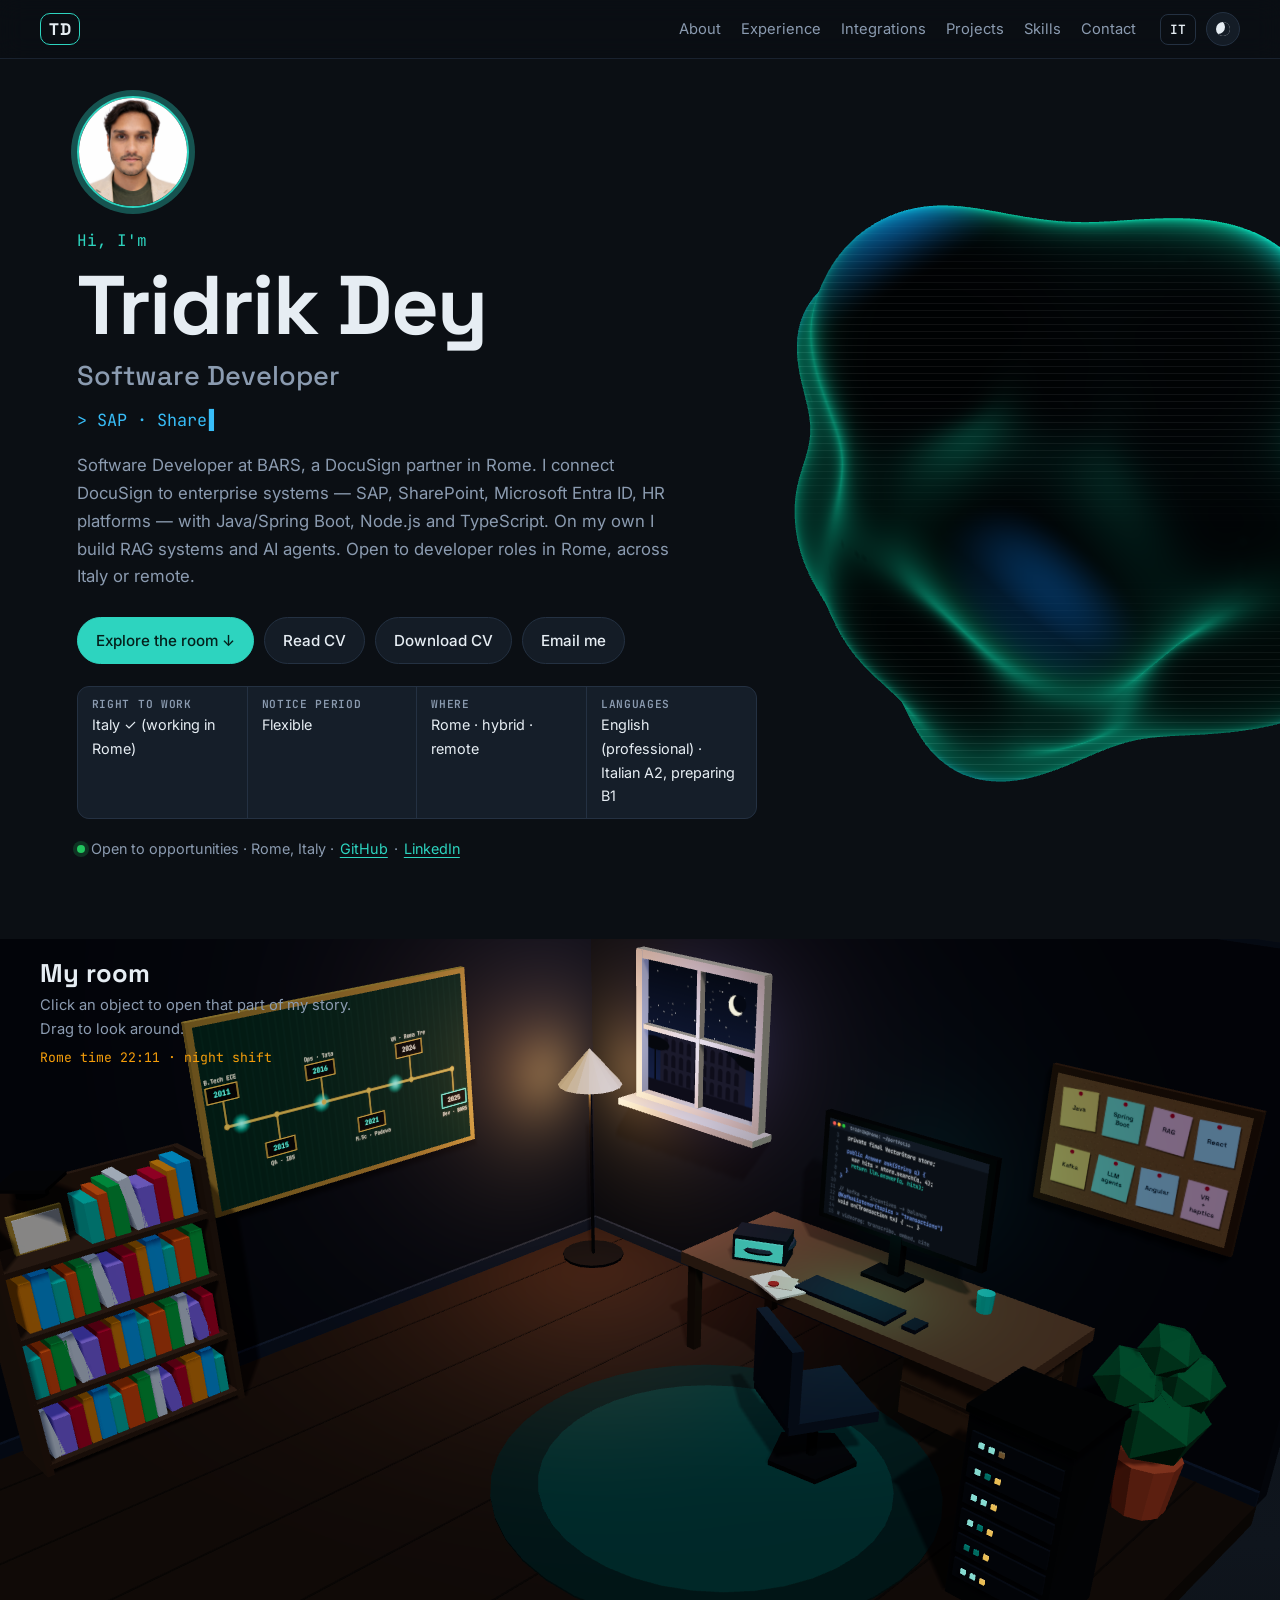
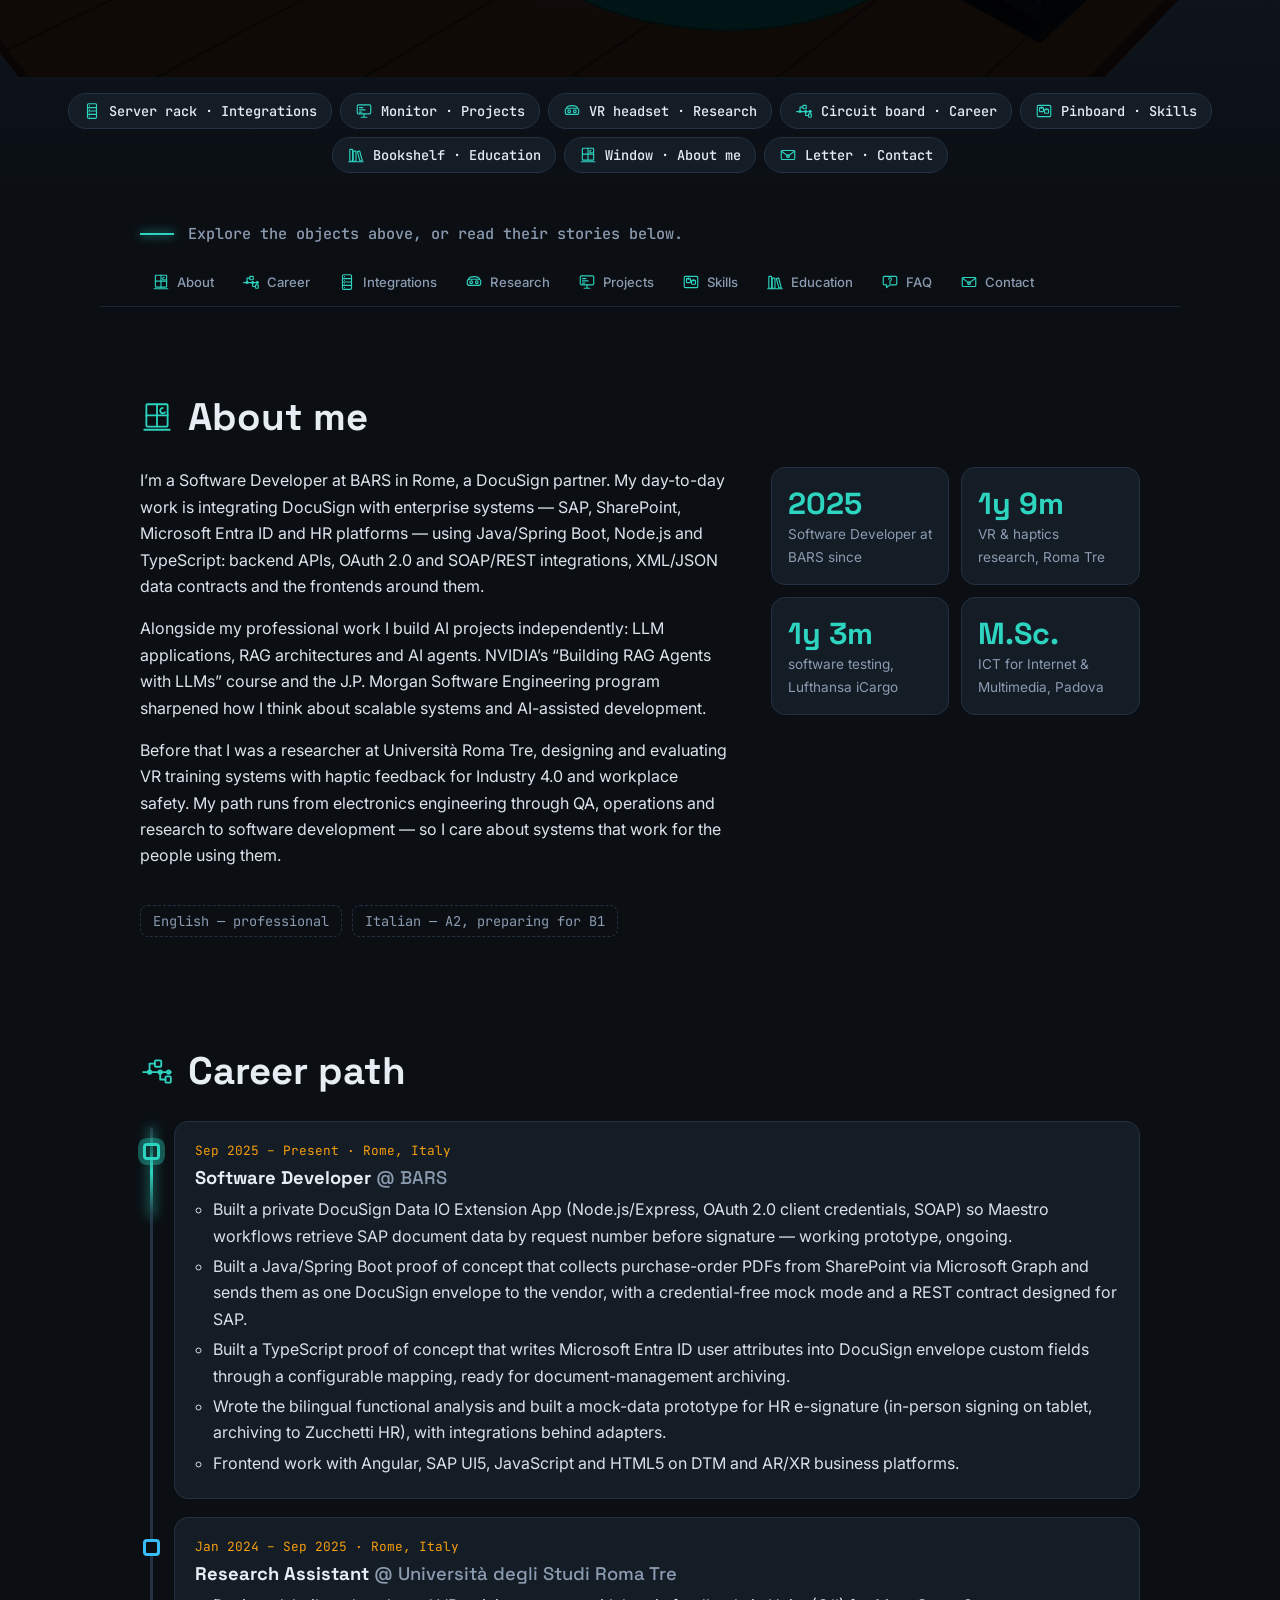
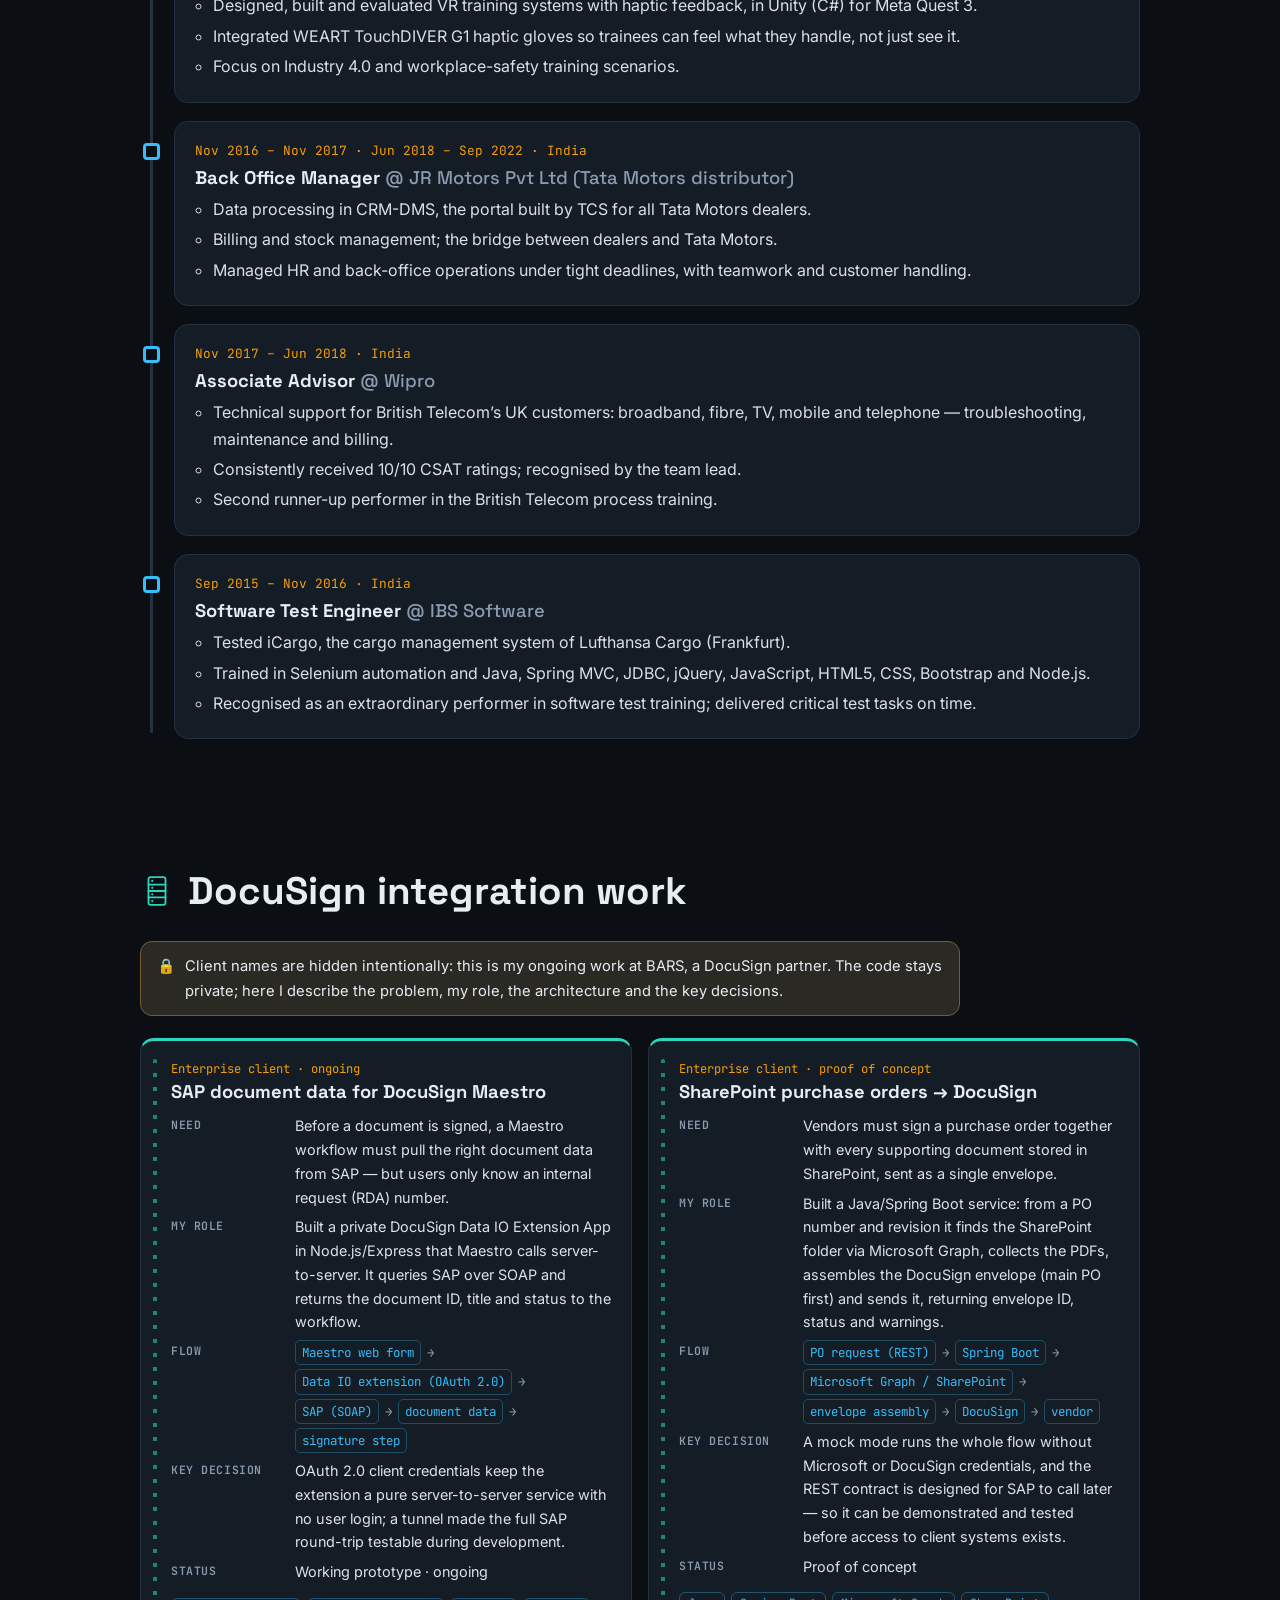
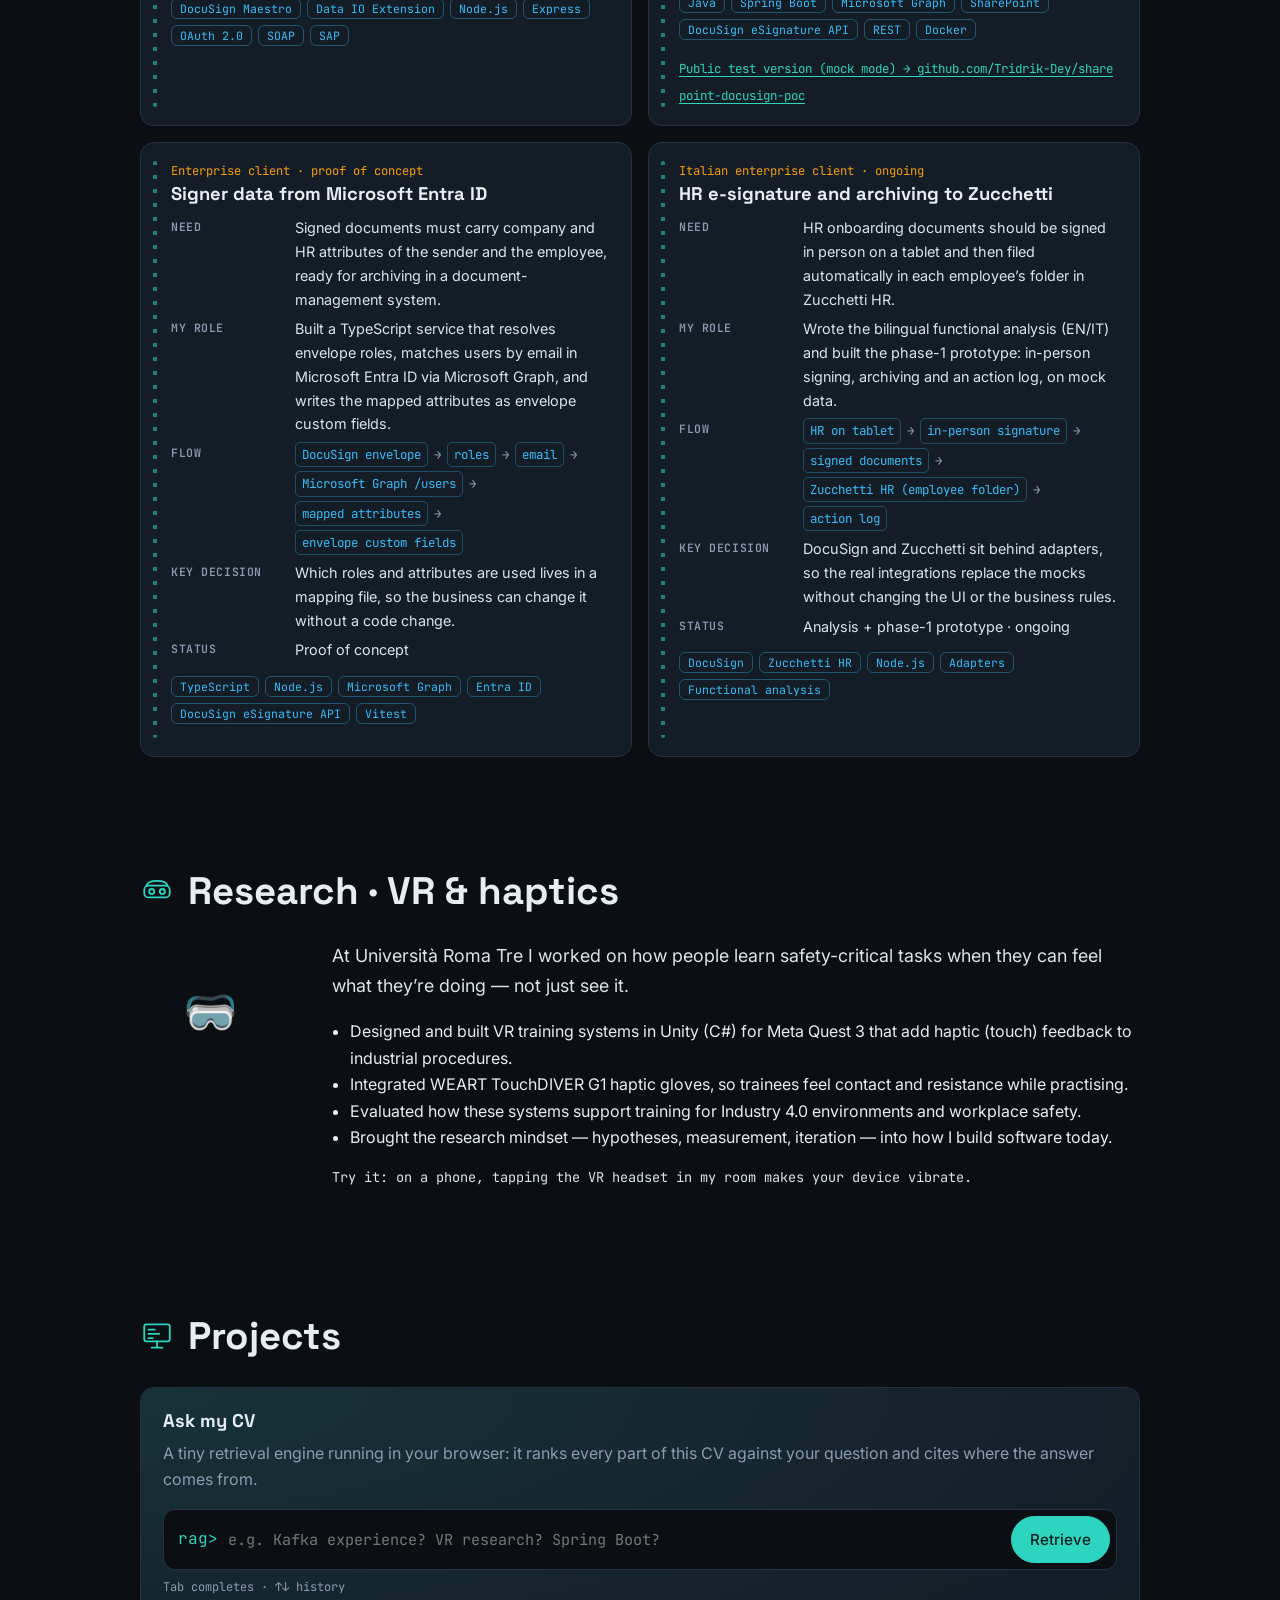
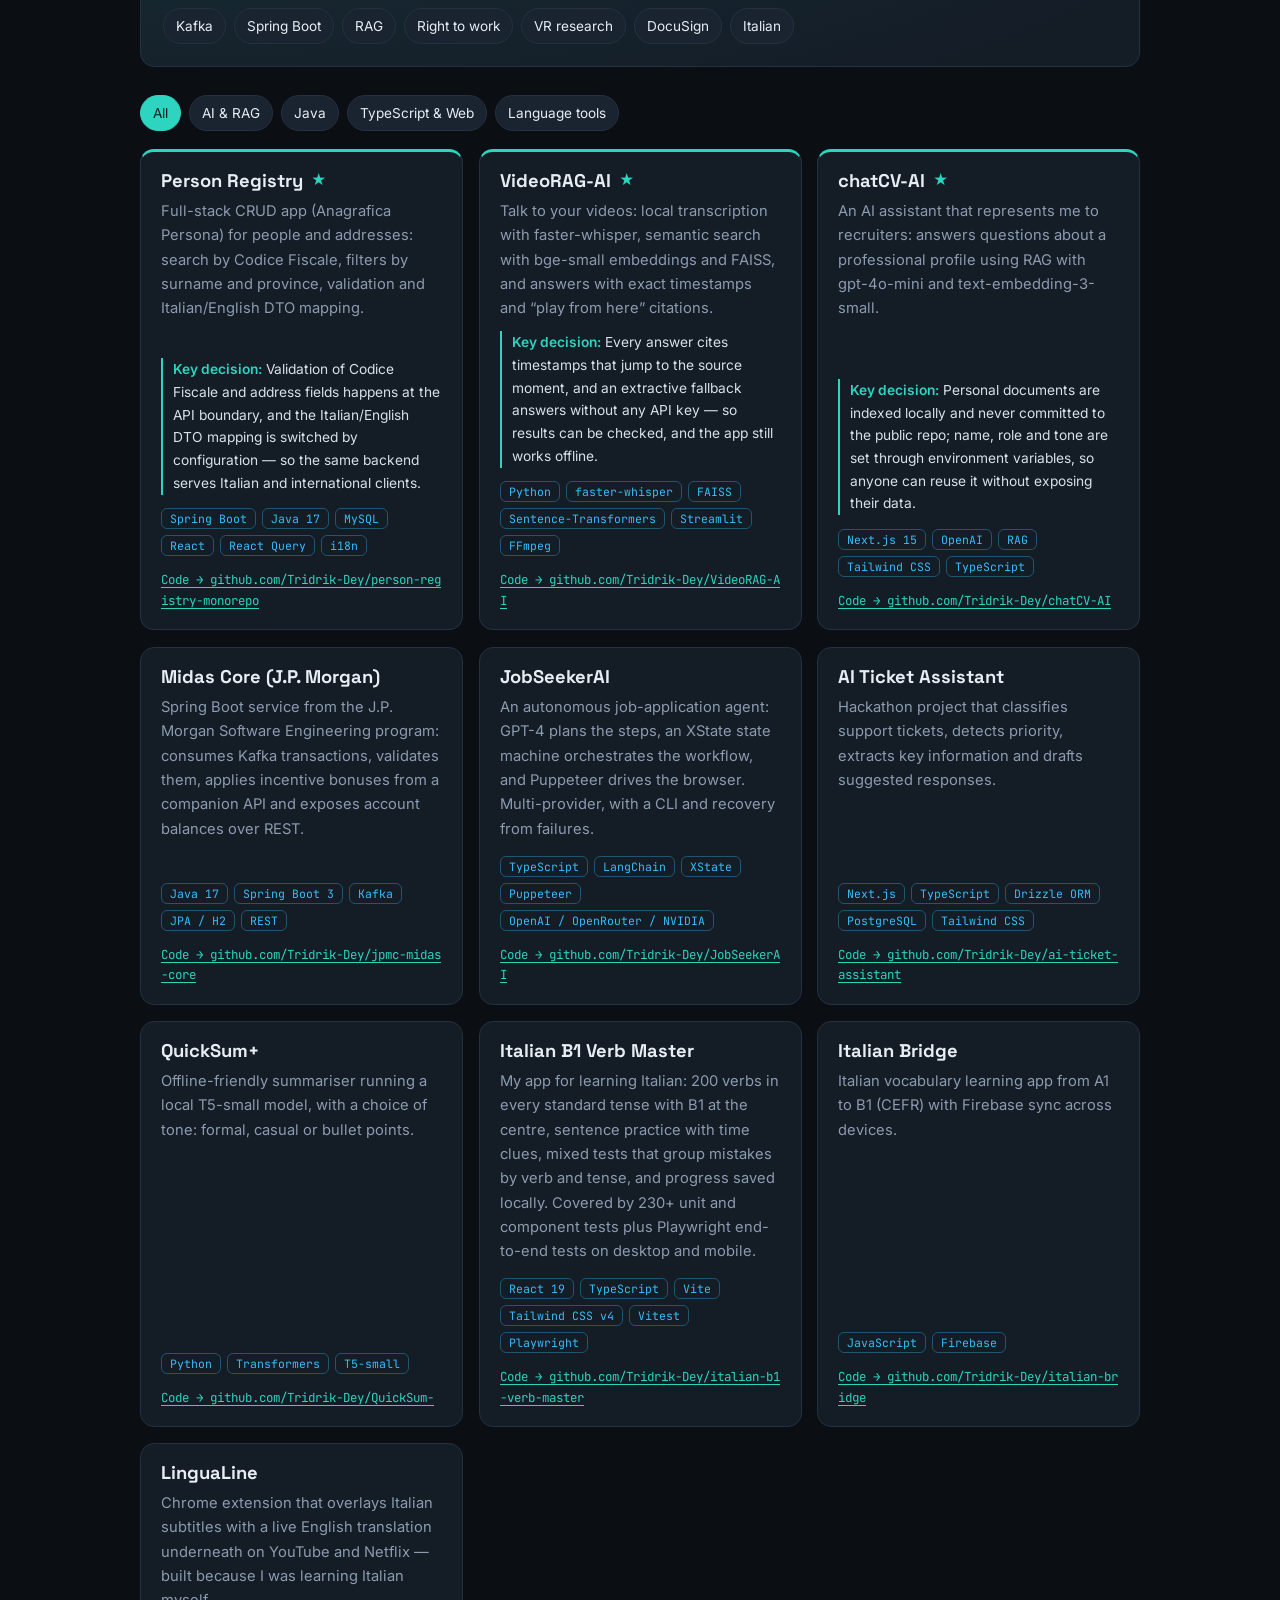
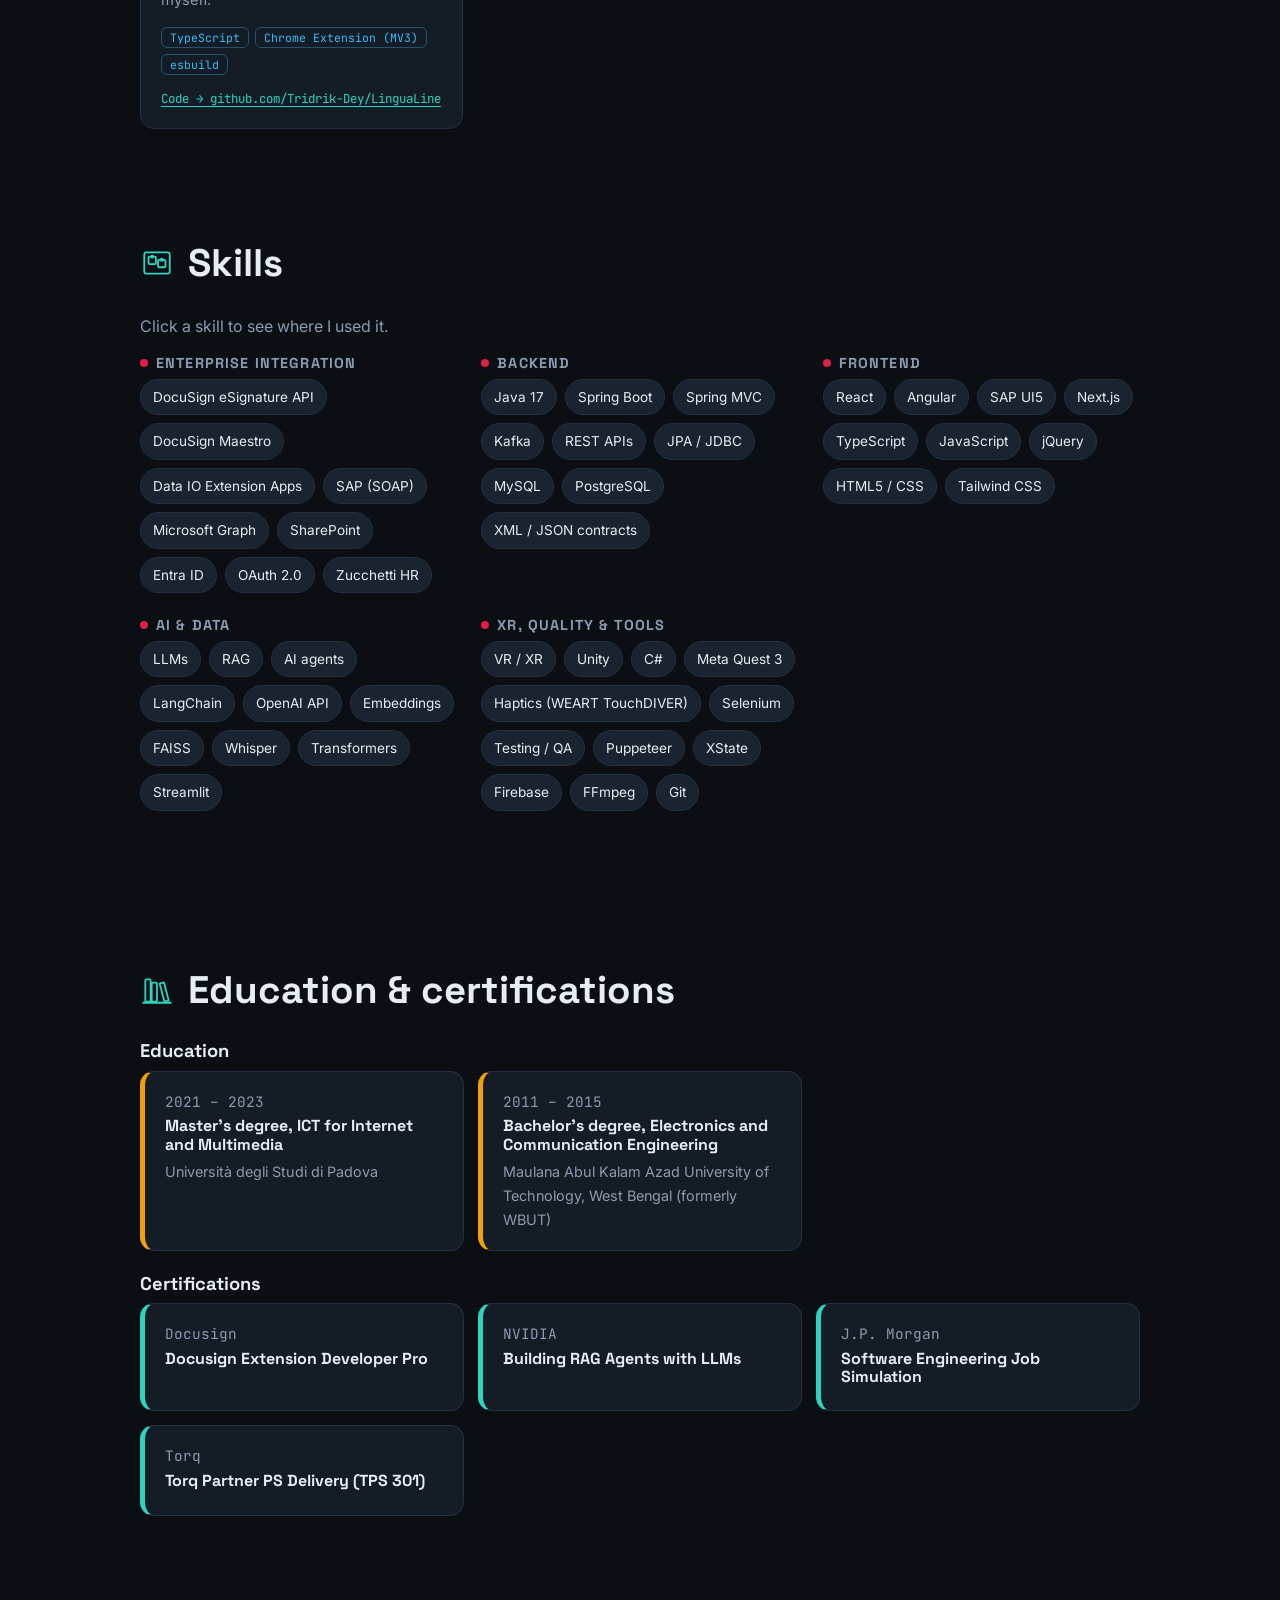
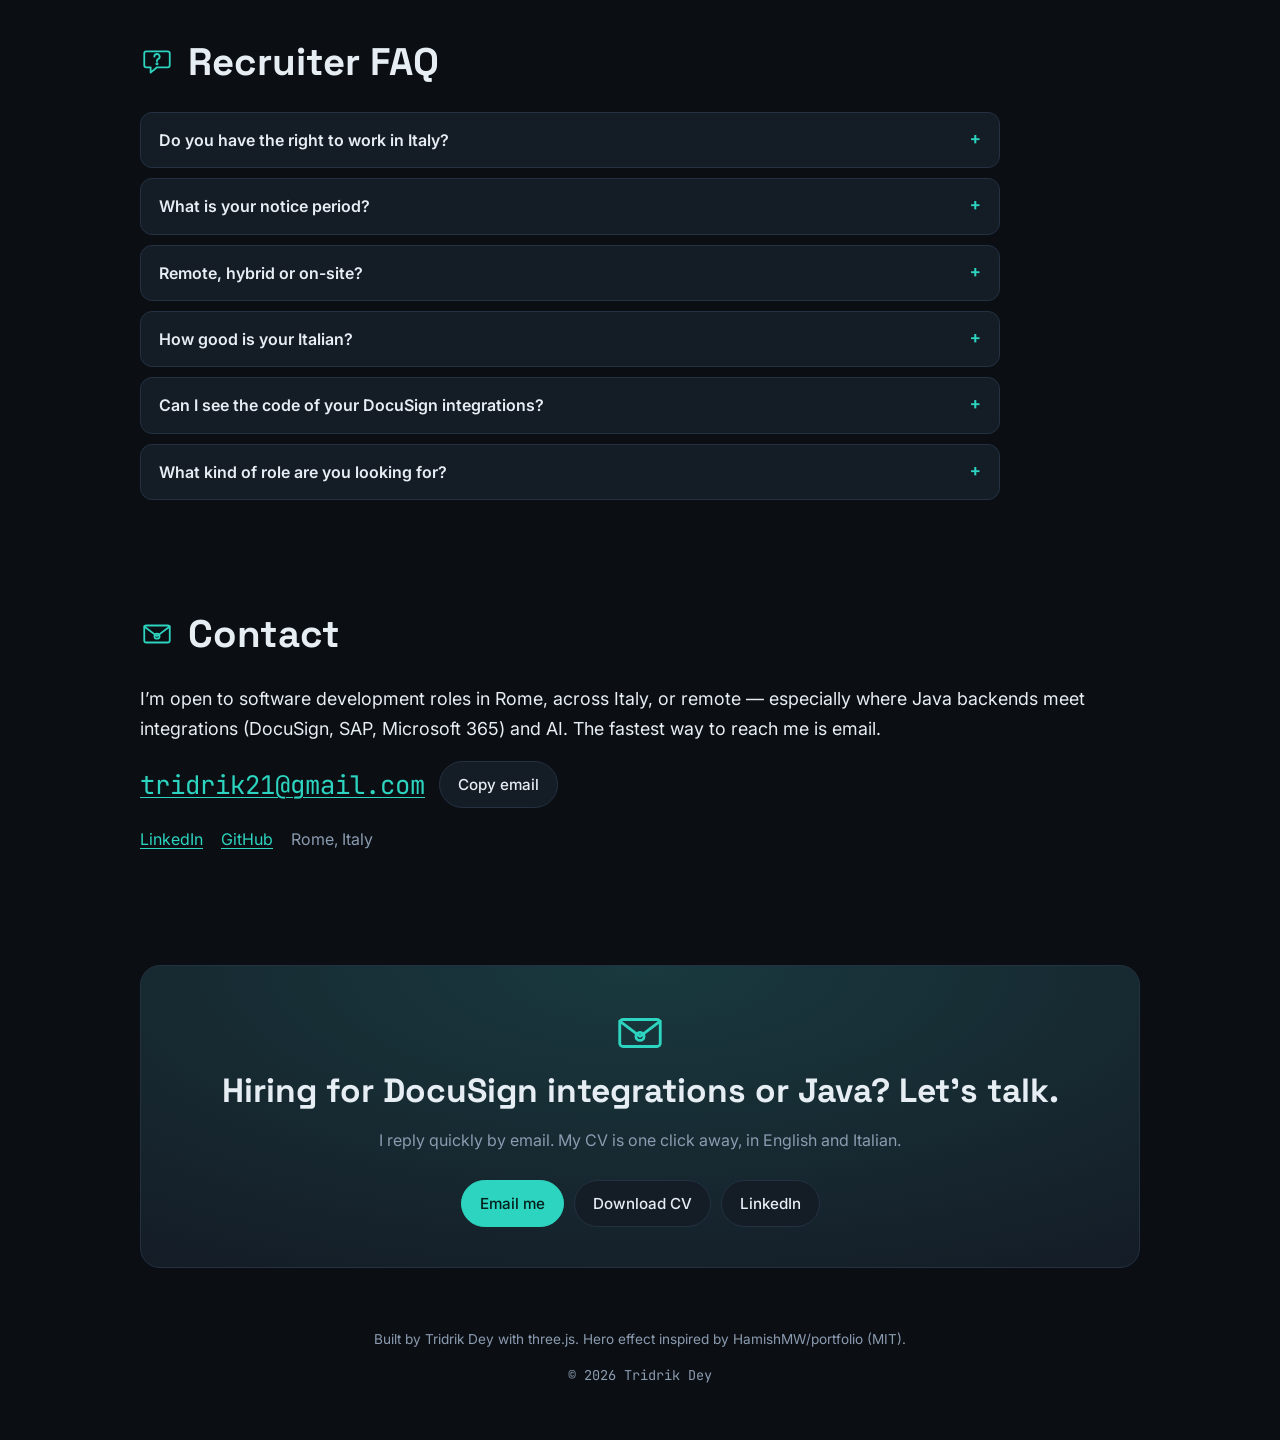
==== commit 882fd13f: "Add Roma Tre VR stack: Unity (C#), Meta Quest 3, WEART TouchDIVER G1 Co-Authored-By: Claude Opus 5.5" ====
--- a/index.html
+++ b/index.html
@@ -31,7 +31,7 @@
 <link href="https://fonts.googleapis.com/css2?family=Inter:wght@400;500;600&family=JetBrains+Mono:wght@400;600&family=Space+Grotesk:wght@500;700&display=swap" rel="stylesheet">
 <link rel="stylesheet" href="assets/css/style.css">
 <script>document.documentElement.classList.replace('no-js','js');try{var s=localStorage.getItem('theme');if(s)document.documentElement.dataset.theme=s}catch(e){}</script>
-<script type="application/ld+json">{"@context":"https://schema.org","@type":"ProfilePage","dateModified":"2026-10-31","inLanguage":"en","mainEntity":{"@type":"Person","@id":"https://tridrik-dey.github.io/#person","name":"Tridrik Dey","jobTitle":"Software Developer","description":"Software Developer at BARS in Rome, a DocuSign partner, integrating DocuSign with SAP, SharePoint, Microsoft Entra ID and HR systems using Java/Spring Boot, Node.js and TypeScript. Also builds RAG and AI-agent projects.","email":"mailto:tridrik21@gmail.com","image":"https://tridrik-dey.github.io/assets/avatar.png","url":"https://tridrik-dey.github.io/","address":{"@type":"PostalAddress","addressLocality":"Rome","addressCountry":"IT"},"worksFor":{"@type":"Organization","name":"BARS"},"alumniOf":[{"@type":"CollegeOrUniversity","name":"Università degli Studi di Padova"},{"@type":"CollegeOrUniversity","name":"Maulana Abul Kalam Azad University of Technology, West Bengal (formerly WBUT)"}],"hasCredential":[{"@type":"EducationalOccupationalCredential","name":"Docusign Extension Developer Pro","recognizedBy":{"@type":"Organization","name":"Docusign"}},{"@type":"EducationalOccupationalCredential","name":"Building RAG Agents with LLMs","recognizedBy":{"@type":"Organization","name":"NVIDIA"}},{"@type":"EducationalOccupationalCredential","name":"Software Engineering Job Simulation","recognizedBy":{"@type":"Organization","name":"J.P. Morgan"}},{"@type":"EducationalOccupationalCredential","name":"Torq Partner PS Delivery (TPS 301)","recognizedBy":{"@type":"Organization","name":"Torq"}}],"knowsAbout":["DocuSign eSignature API","DocuSign Maestro","Data IO Extension Apps","SAP (SOAP)","Microsoft Graph","SharePoint","Entra ID","OAuth 2.0","Zucchetti HR","Java 17","Spring Boot","Spring MVC","Kafka","REST APIs","JPA / JDBC","MySQL","PostgreSQL","XML / JSON contracts","React","Angular","SAP UI5","Next.js","TypeScript","JavaScript","jQuery","HTML5 / CSS","Tailwind CSS","LLMs","RAG","AI agents","LangChain","OpenAI API","Embeddings","FAISS","Whisper","Transformers","Streamlit","VR / XR","Haptics","Selenium","Testing / QA","Puppeteer","XState","Firebase","FFmpeg","Git"],"knowsLanguage":["en","it"],"sameAs":["https://www.linkedin.com/in/tridrik-dey","https://github.com/Tridrik-Dey"]}}</script>
+<script type="application/ld+json">{"@context":"https://schema.org","@type":"ProfilePage","dateModified":"2026-10-31","inLanguage":"en","mainEntity":{"@type":"Person","@id":"https://tridrik-dey.github.io/#person","name":"Tridrik Dey","jobTitle":"Software Developer","description":"Software Developer at BARS in Rome, a DocuSign partner, integrating DocuSign with SAP, SharePoint, Microsoft Entra ID and HR systems using Java/Spring Boot, Node.js and TypeScript. Also builds RAG and AI-agent projects.","email":"mailto:tridrik21@gmail.com","image":"https://tridrik-dey.github.io/assets/avatar.png","url":"https://tridrik-dey.github.io/","address":{"@type":"PostalAddress","addressLocality":"Rome","addressCountry":"IT"},"worksFor":{"@type":"Organization","name":"BARS"},"alumniOf":[{"@type":"CollegeOrUniversity","name":"Università degli Studi di Padova"},{"@type":"CollegeOrUniversity","name":"Maulana Abul Kalam Azad University of Technology, West Bengal (formerly WBUT)"}],"hasCredential":[{"@type":"EducationalOccupationalCredential","name":"Docusign Extension Developer Pro","recognizedBy":{"@type":"Organization","name":"Docusign"}},{"@type":"EducationalOccupationalCredential","name":"Building RAG Agents with LLMs","recognizedBy":{"@type":"Organization","name":"NVIDIA"}},{"@type":"EducationalOccupationalCredential","name":"Software Engineering Job Simulation","recognizedBy":{"@type":"Organization","name":"J.P. Morgan"}},{"@type":"EducationalOccupationalCredential","name":"Torq Partner PS Delivery (TPS 301)","recognizedBy":{"@type":"Organization","name":"Torq"}}],"knowsAbout":["DocuSign eSignature API","DocuSign Maestro","Data IO Extension Apps","SAP (SOAP)","Microsoft Graph","SharePoint","Entra ID","OAuth 2.0","Zucchetti HR","Java 17","Spring Boot","Spring MVC","Kafka","REST APIs","JPA / JDBC","MySQL","PostgreSQL","XML / JSON contracts","React","Angular","SAP UI5","Next.js","TypeScript","JavaScript","jQuery","HTML5 / CSS","Tailwind CSS","LLMs","RAG","AI agents","LangChain","OpenAI API","Embeddings","FAISS","Whisper","Transformers","Streamlit","VR / XR","Unity","C#","Meta Quest 3","Haptics (WEART TouchDIVER)","Selenium","Testing / QA","Puppeteer","XState","Firebase","FFmpeg","Git"],"knowsLanguage":["en","it"],"sameAs":["https://www.linkedin.com/in/tridrik-dey","https://github.com/Tridrik-Dey"]}}</script>
 <script type="application/ld+json">{"@context":"https://schema.org","@type":"FAQPage","inLanguage":"en","mainEntity":[{"@type":"Question","name":"Do you have the right to work in Italy?","acceptedAnswer":{"@type":"Answer","text":"Yes. I live and work in Rome, currently as a Software Developer at BARS."}},{"@type":"Question","name":"What is your notice period?","acceptedAnswer":{"@type":"Answer","text":"It’s flexible — I’m happy to agree a start date that works for both sides."}},{"@type":"Question","name":"Remote, hybrid or on-site?","acceptedAnswer":{"@type":"Answer","text":"All three: on-site or hybrid in Rome, or remote."}},{"@type":"Question","name":"How good is your Italian?","acceptedAnswer":{"@type":"Answer","text":"A2 and preparing for B1 — I even built my own app to practise verbs. I work comfortably in English."}},{"@type":"Question","name":"Can I see the code of your DocuSign integrations?","acceptedAnswer":{"@type":"Answer","text":"The client code is private, so the case studies above describe the problem, my role, the architecture and the key decisions. The SharePoint → DocuSign proof of concept has a public test version, and I’m glad to walk through any design in an interview."}},{"@type":"Question","name":"What kind of role are you looking for?","acceptedAnswer":{"@type":"Answer","text":"Software developer roles where Java/Spring Boot backends meet integrations — DocuSign, SAP, Microsoft 365 — and, ideally, AI and RAG."}}]}</script>
 </head>
 <body>
@@ -102,12 +102,12 @@
         <ul><li>Built a private DocuSign Data IO Extension App (Node.js/Express, OAuth 2.0 client credentials, SOAP) so Maestro workflows retrieve SAP document data by request number before signature — working prototype, ongoing.</li><li>Built a Java/Spring Boot proof of concept that collects purchase-order PDFs from SharePoint via Microsoft Graph and sends them as one DocuSign envelope to the vendor, with a credential-free mock mode and a REST contract designed for SAP.</li><li>Built a TypeScript proof of concept that writes Microsoft Entra ID user attributes into DocuSign envelope custom fields through a configurable mapping, ready for document-management archiving.</li><li>Wrote the bilingual functional analysis and built a mock-data prototype for HR e-signature (in-person signing on tablet, archiving to Zucchetti HR), with integrations behind adapters.</li><li>Frontend work with Angular, SAP UI5, JavaScript and HTML5 on DTM and AR/XR business platforms.</li></ul>
       </div>
     </li>
-    <li class="job" id="job-romatre" data-chunk data-kind="research" data-title="Research Assistant · Università degli Studi Roma Tre" data-section="Career path" data-tags="vr haptics xr research industry-4.0">
+    <li class="job" id="job-romatre" data-chunk data-kind="research" data-title="Research Assistant · Università degli Studi Roma Tre" data-section="Career path" data-tags="vr haptics xr research industry-4.0 unity csharp meta-quest">
       <span class="node" aria-hidden="true"></span>
       <div class="job-card">
         <p class="job-period mono">Jan 2024 – Sep 2025 · Rome, Italy</p>
         <h3>Research Assistant <span class="at">@ Università degli Studi Roma Tre</span></h3>
-        <ul><li>Designed and evaluated VR-based training systems with haptic feedback.</li><li>Focus on Industry 4.0 and workplace-safety training scenarios.</li></ul>
+        <ul><li>Designed, built and evaluated VR training systems with haptic feedback, in Unity (C#) for Meta Quest 3.</li><li>Integrated WEART TouchDIVER G1 haptic gloves so trainees can feel what they handle, not just see it.</li><li>Focus on Industry 4.0 and workplace-safety training scenarios.</li></ul>
       </div>
     </li>
     <li class="job" id="job-jrmotors" data-chunk data-kind="work" data-title="Back Office Manager · JR Motors Pvt Ltd (Tata Motors distributor)" data-section="Career path" data-tags="crm operations management">
@@ -191,13 +191,13 @@
     </article>
   </div>
 </section>
-<section id="research" class="section" aria-labelledby="research-h" data-chunk data-kind="research" data-title="Research · VR &amp; haptics" data-section="Roma Tre" data-tags="vr haptics xr research industry-4.0">
+<section id="research" class="section" aria-labelledby="research-h" data-chunk data-kind="research" data-title="Research · VR &amp; haptics" data-section="Roma Tre" data-tags="vr haptics xr research industry-4.0 unity csharp meta-quest">
   <h2 id="research-h" class="section-title"><svg class="obj" viewBox="0 0 32 32" aria-hidden="true" focusable="false"><rect x="4" y="11" width="24" height="11" rx="4"/><circle cx="11" cy="16.5" r="2.4"/><circle cx="21" cy="16.5" r="2.4"/><path d="M6 11c2-6 18-6 20 0"/></svg>Research · VR &amp; haptics</h2>
   <div class="research">
     <div class="haptic-wave" aria-hidden="true"><span></span><span></span><span></span></div>
     <div class="prose">
       <p class="lead">At Università Roma Tre I worked on how people learn safety-critical tasks when they can feel what they’re doing — not just see it.</p>
-      <ul><li>Designed VR training systems that add haptic (touch) feedback to industrial procedures.</li><li>Evaluated how these systems support training for Industry 4.0 environments and workplace safety.</li><li>Brought the research mindset — hypotheses, measurement, iteration — into how I build software today.</li></ul>
+      <ul><li>Designed and built VR training systems in Unity (C#) for Meta Quest 3 that add haptic (touch) feedback to industrial procedures.</li><li>Integrated WEART TouchDIVER G1 haptic gloves, so trainees feel contact and resistance while practising.</li><li>Evaluated how these systems support training for Industry 4.0 environments and workplace safety.</li><li>Brought the research mindset — hypotheses, measurement, iteration — into how I build software today.</li></ul>
       <p class="note mono">Try it: on a phone, tapping the VR headset in my room makes your device vibrate.</p>
     </div>
   </div>
@@ -308,7 +308,7 @@
     </div>
     <div class="skill-group">
       <h3>XR, quality &amp; tools</h3>
-      <div class="chips"><button type="button" class="chip skill" data-tag="vr" aria-pressed="false">VR / XR</button><button type="button" class="chip skill" data-tag="haptics" aria-pressed="false">Haptics</button><button type="button" class="chip skill" data-tag="selenium" aria-pressed="false">Selenium</button><button type="button" class="chip skill" data-tag="testing" aria-pressed="false">Testing / QA</button><button type="button" class="chip skill" data-tag="puppeteer" aria-pressed="false">Puppeteer</button><button type="button" class="chip skill" data-tag="xstate" aria-pressed="false">XState</button><button type="button" class="chip skill" data-tag="firebase" aria-pressed="false">Firebase</button><button type="button" class="chip skill" data-tag="ffmpeg" aria-pressed="false">FFmpeg</button><button type="button" class="chip skill" data-tag="git" aria-pressed="false">Git</button></div>
+      <div class="chips"><button type="button" class="chip skill" data-tag="vr" aria-pressed="false">VR / XR</button><button type="button" class="chip skill" data-tag="unity" aria-pressed="false">Unity</button><button type="button" class="chip skill" data-tag="csharp" aria-pressed="false">C#</button><button type="button" class="chip skill" data-tag="meta-quest" aria-pressed="false">Meta Quest 3</button><button type="button" class="chip skill" data-tag="haptics" aria-pressed="false">Haptics (WEART TouchDIVER)</button><button type="button" class="chip skill" data-tag="selenium" aria-pressed="false">Selenium</button><button type="button" class="chip skill" data-tag="testing" aria-pressed="false">Testing / QA</button><button type="button" class="chip skill" data-tag="puppeteer" aria-pressed="false">Puppeteer</button><button type="button" class="chip skill" data-tag="xstate" aria-pressed="false">XState</button><button type="button" class="chip skill" data-tag="firebase" aria-pressed="false">Firebase</button><button type="button" class="chip skill" data-tag="ffmpeg" aria-pressed="false">FFmpeg</button><button type="button" class="chip skill" data-tag="git" aria-pressed="false">Git</button></div>
     </div>
   </div>
   <div class="skill-trace" aria-live="polite" data-used="Used in" data-none="Listed as a skill; no single project highlights it yet."></div>
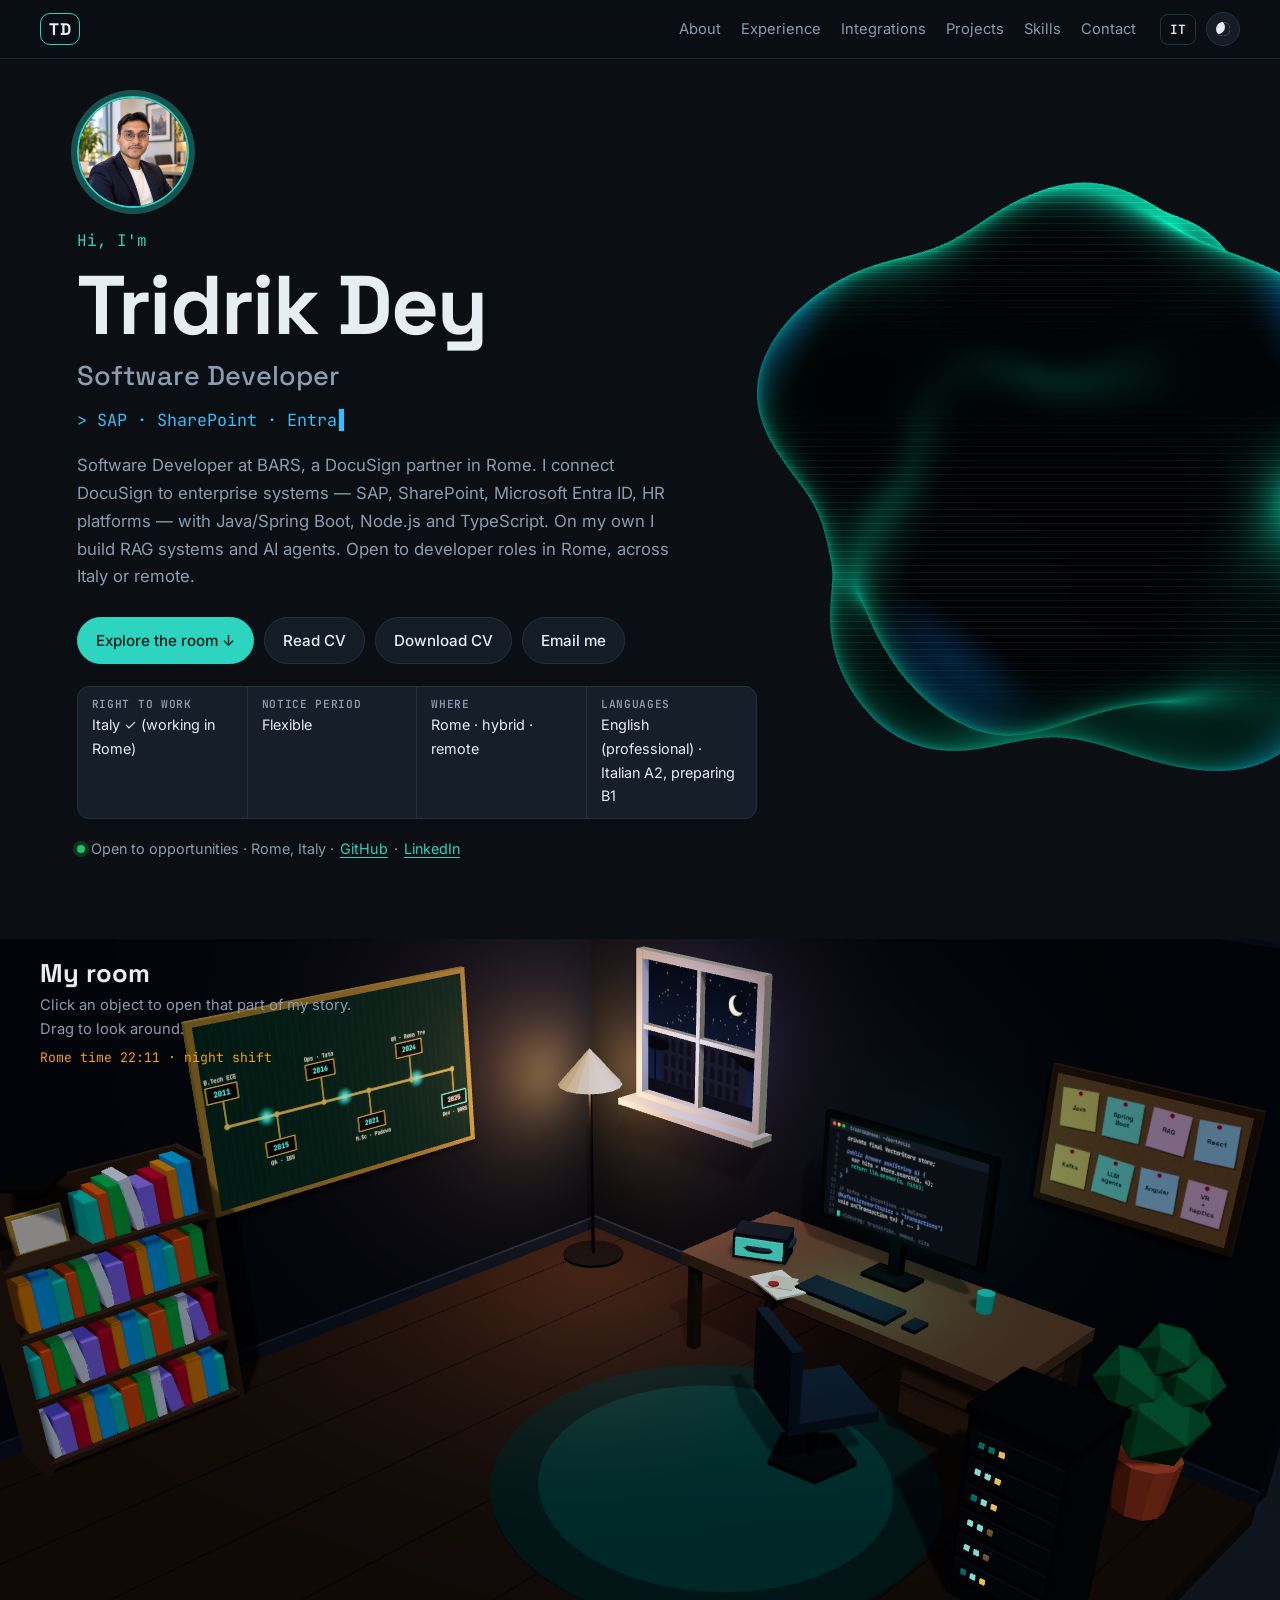
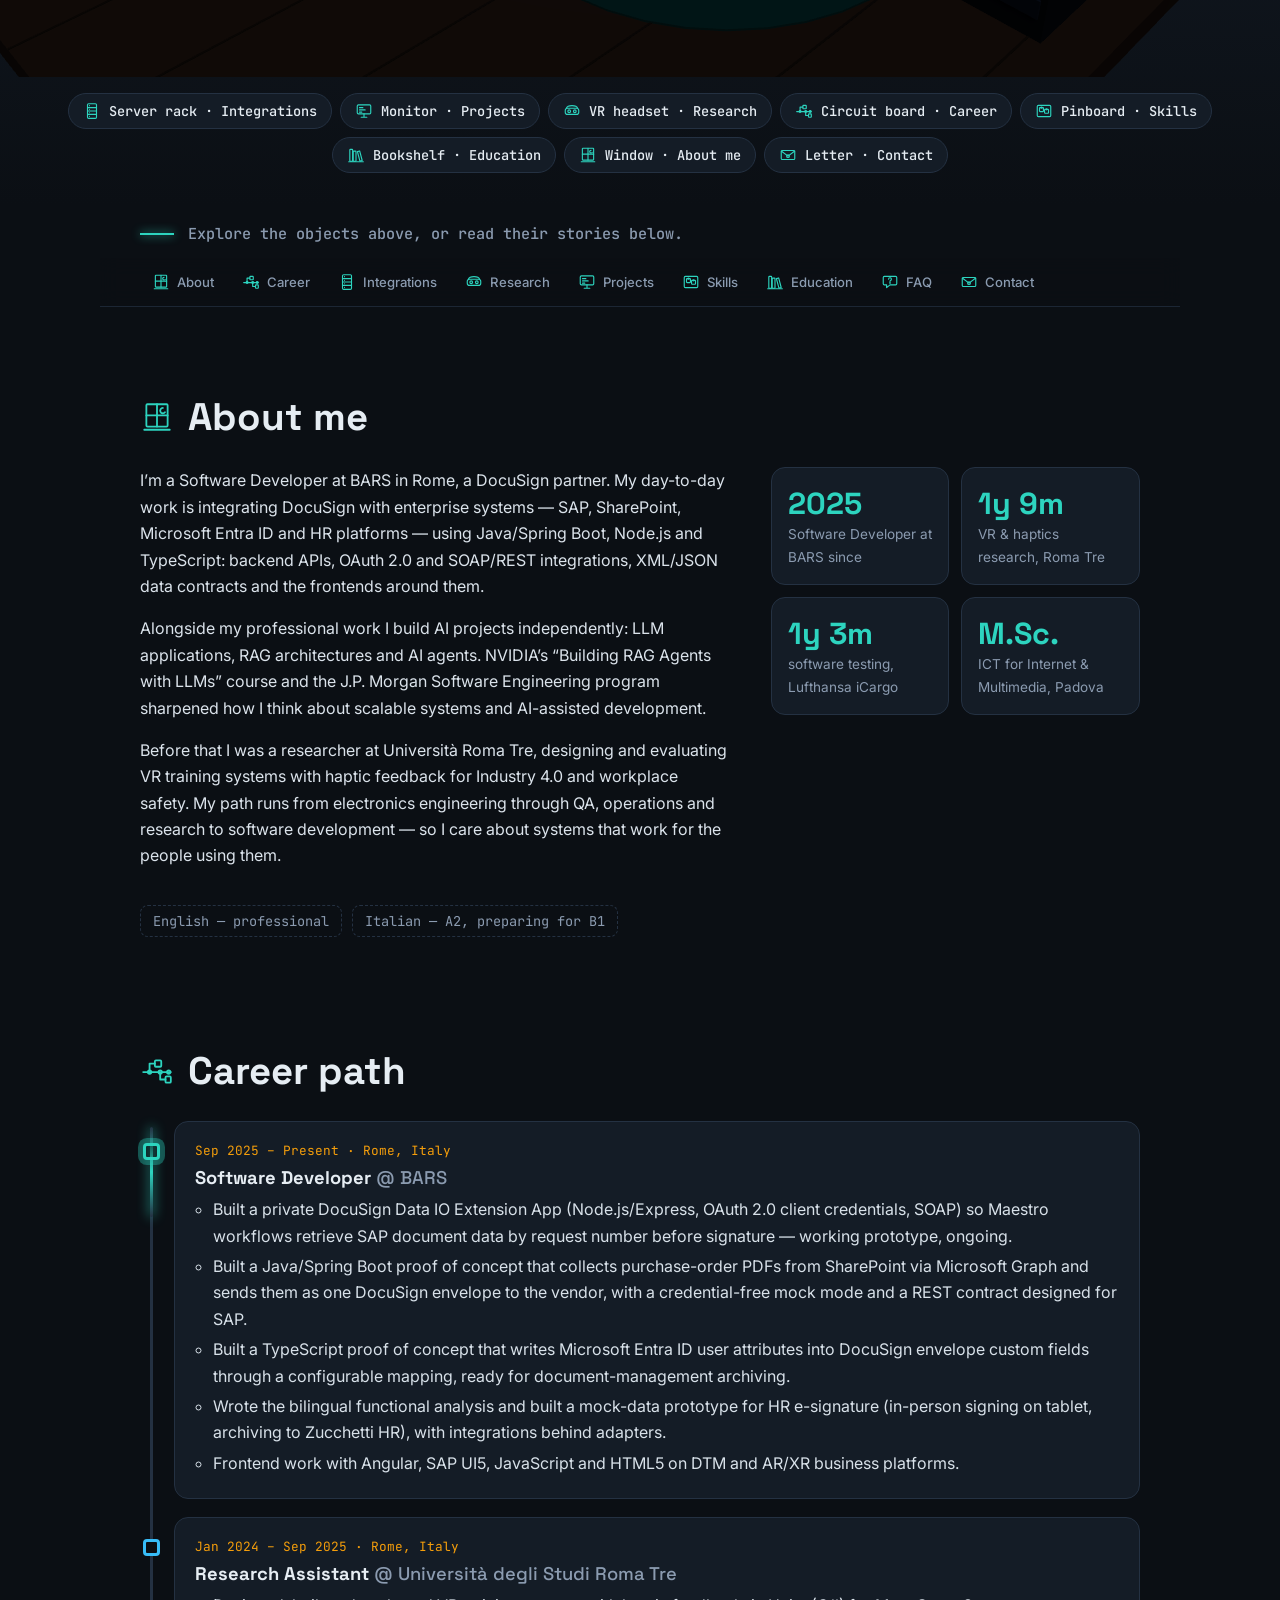
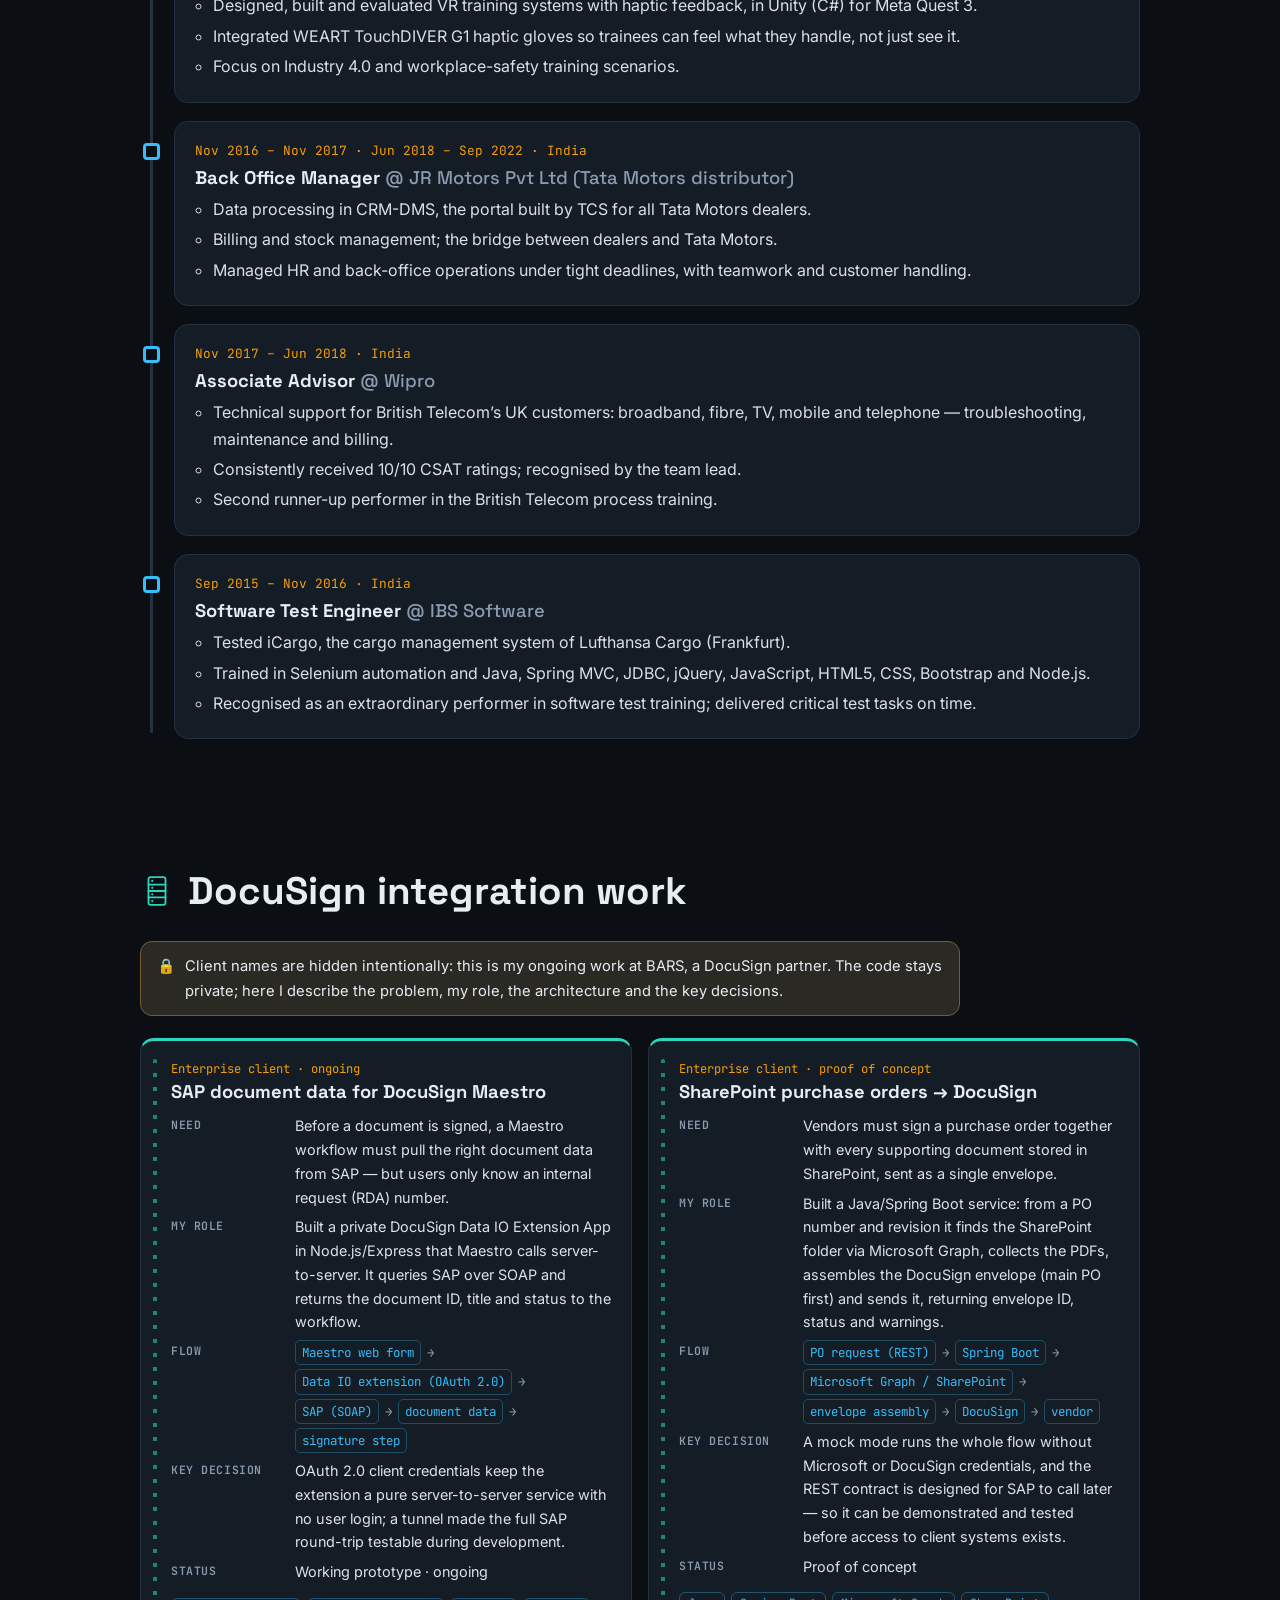
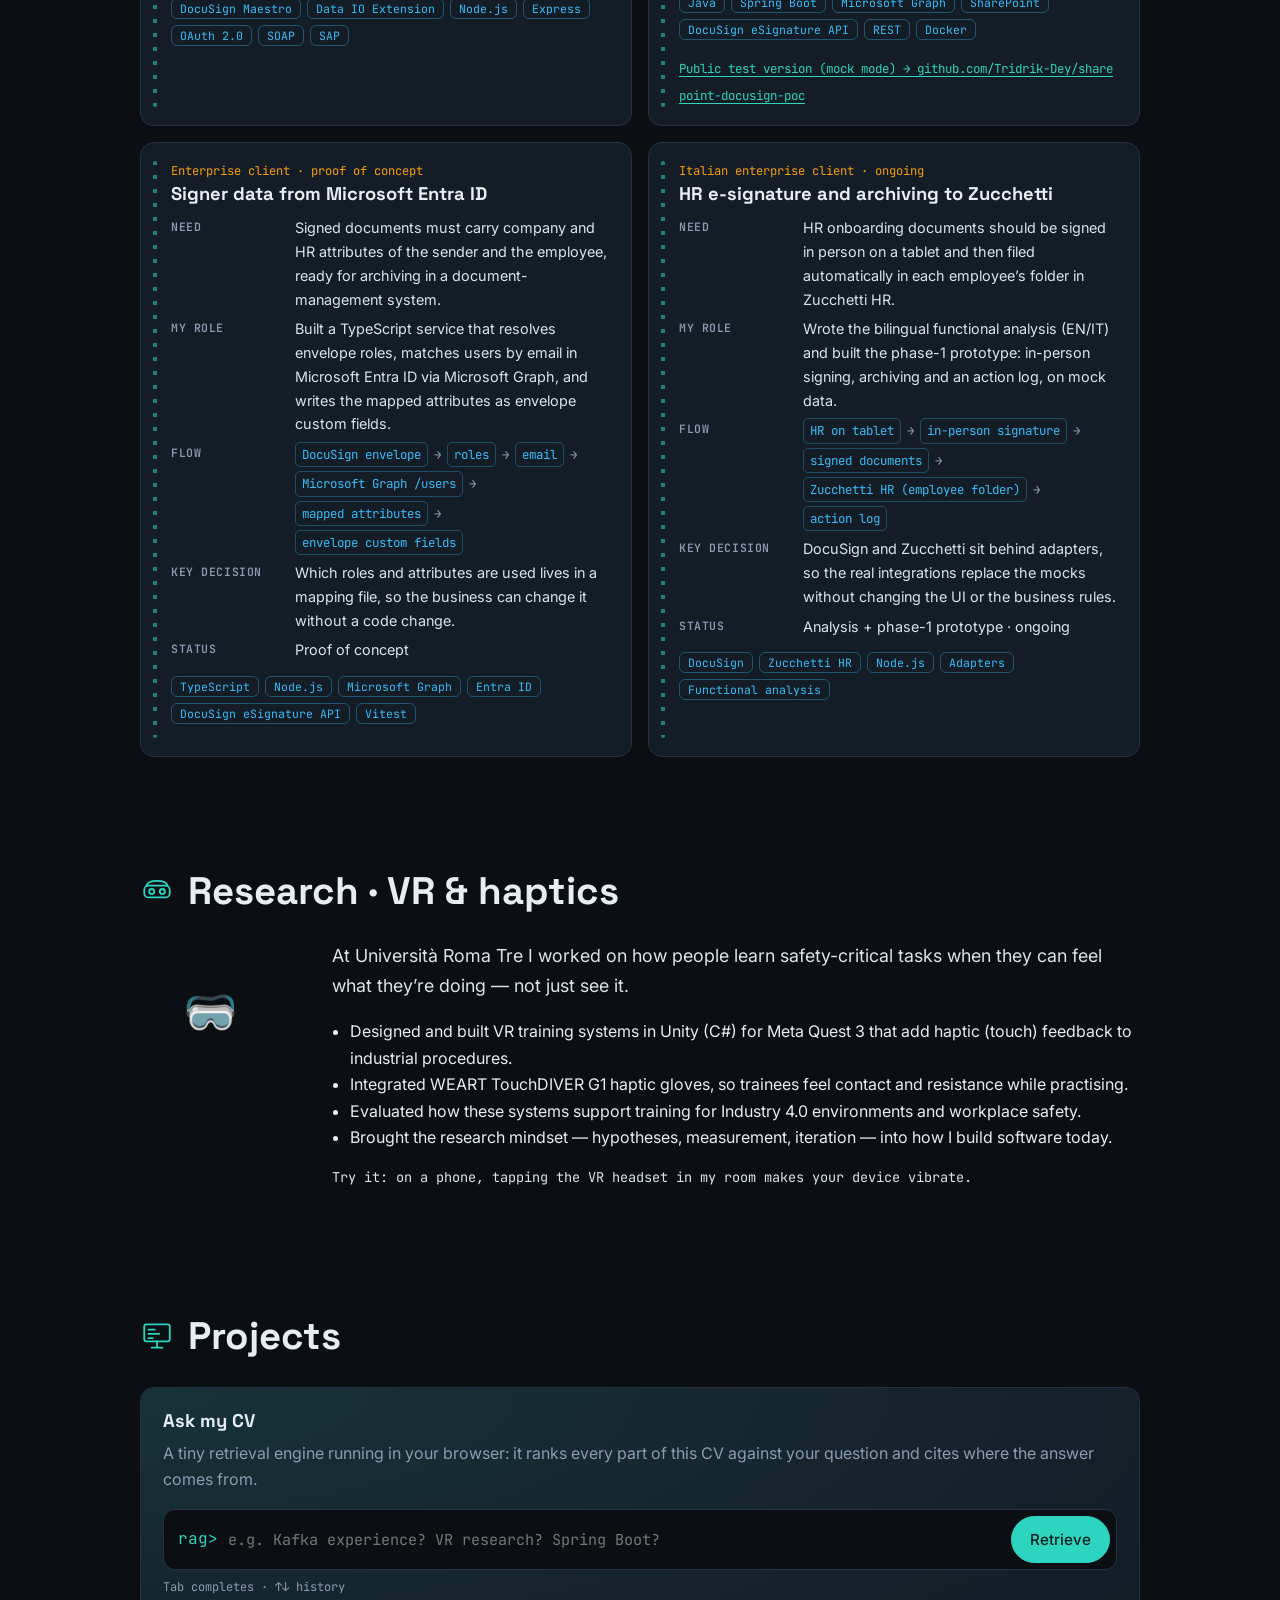
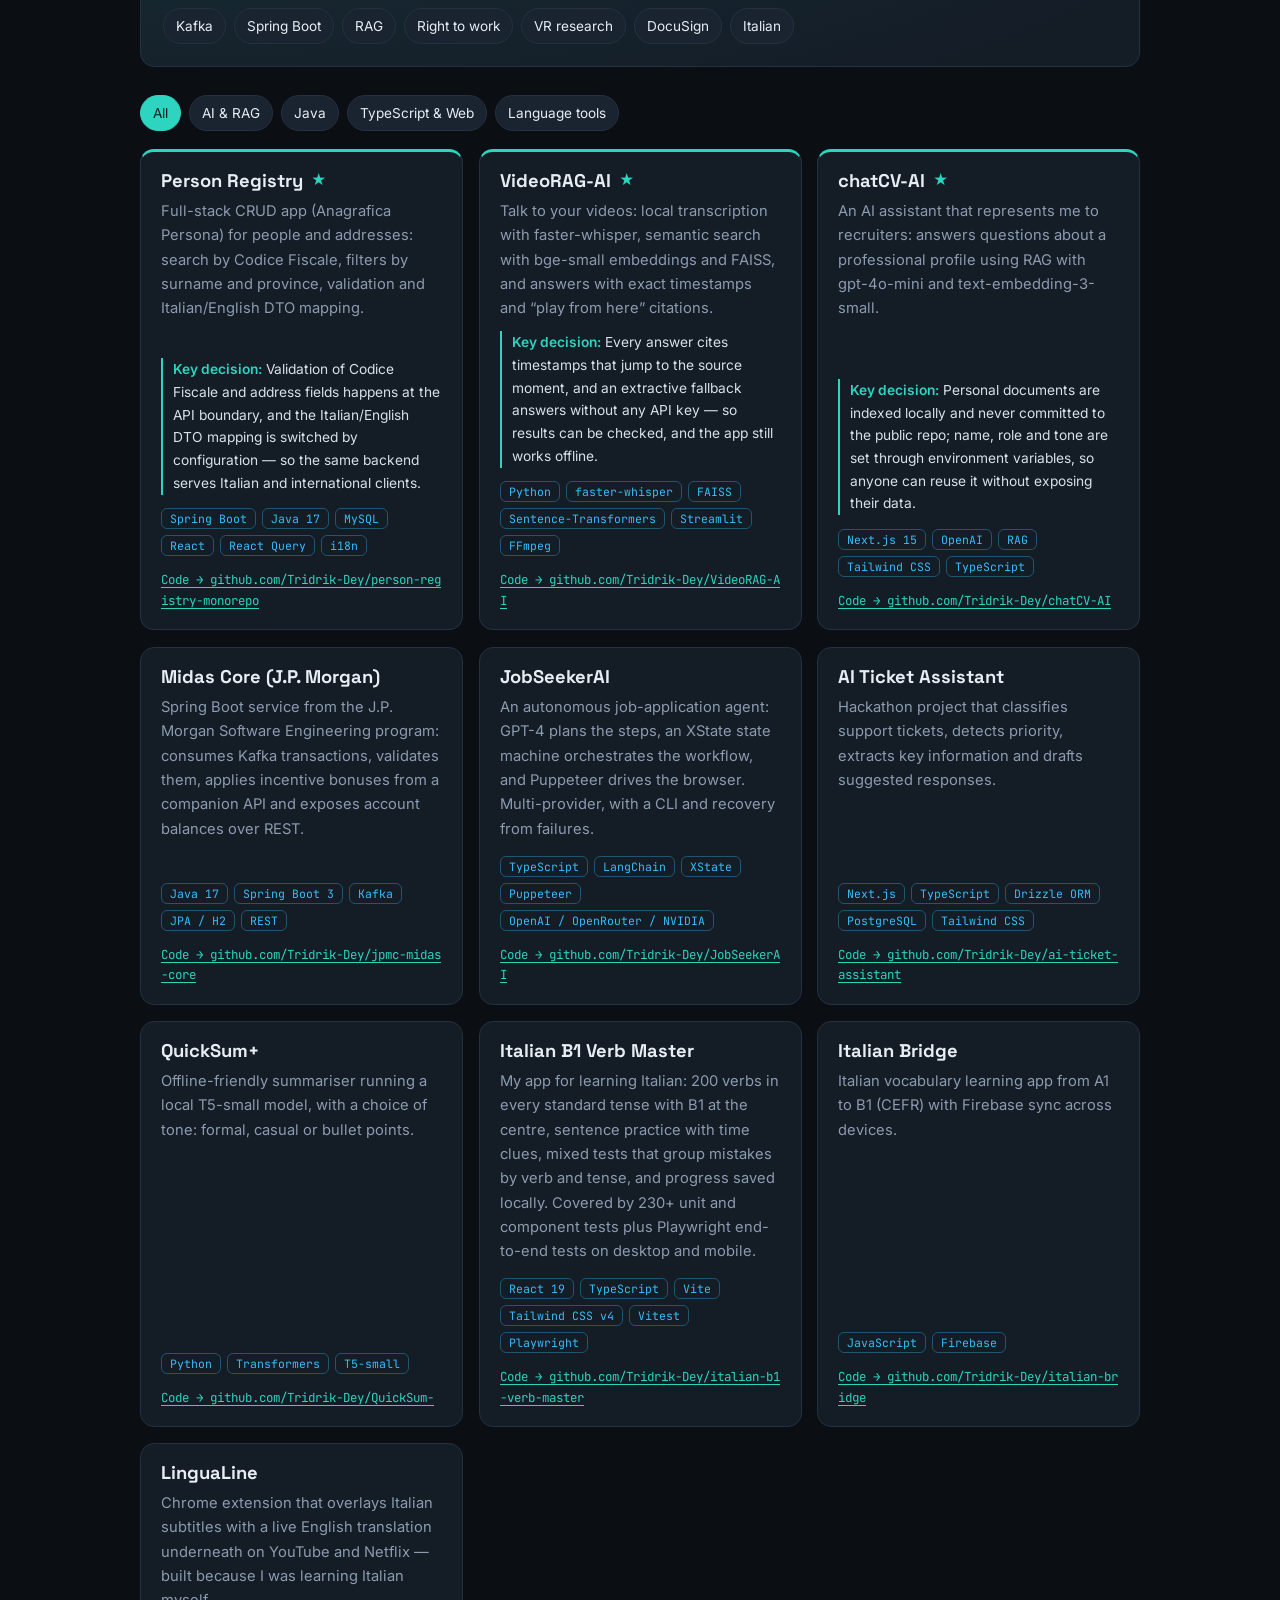
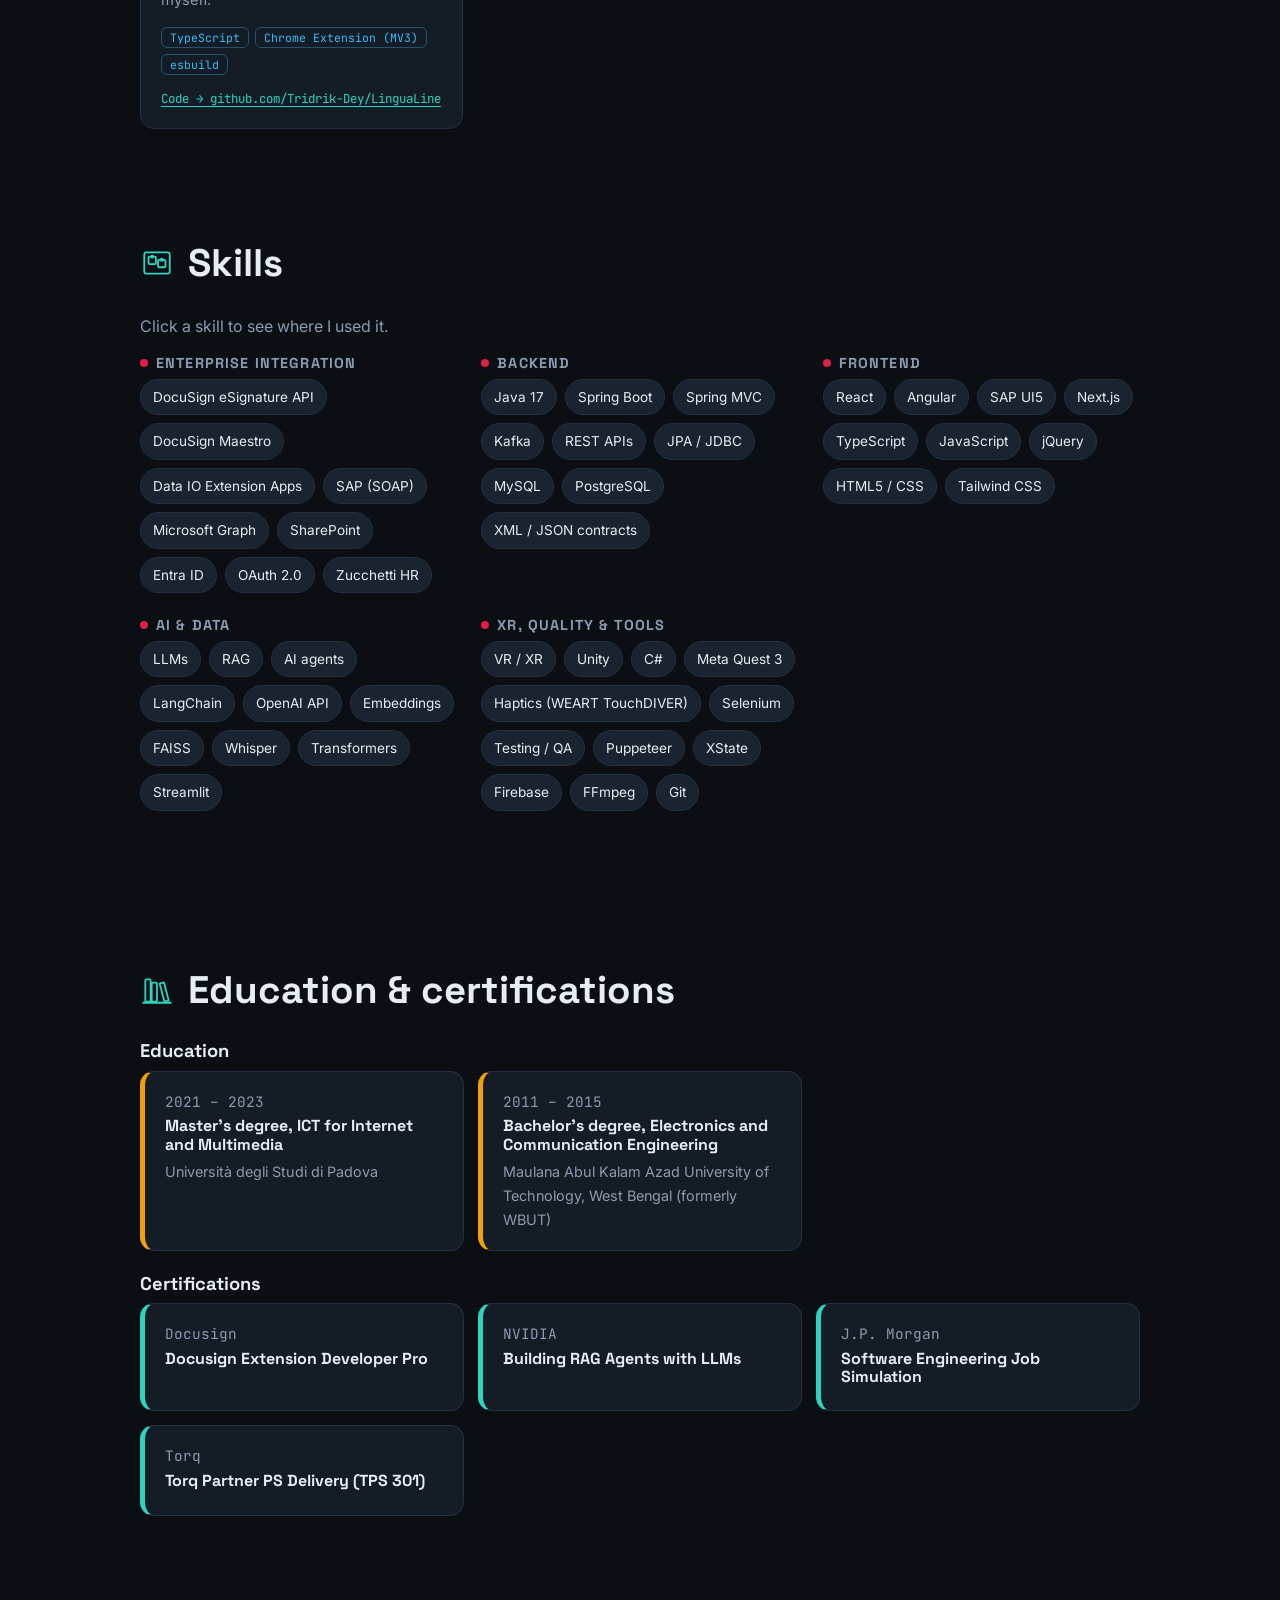
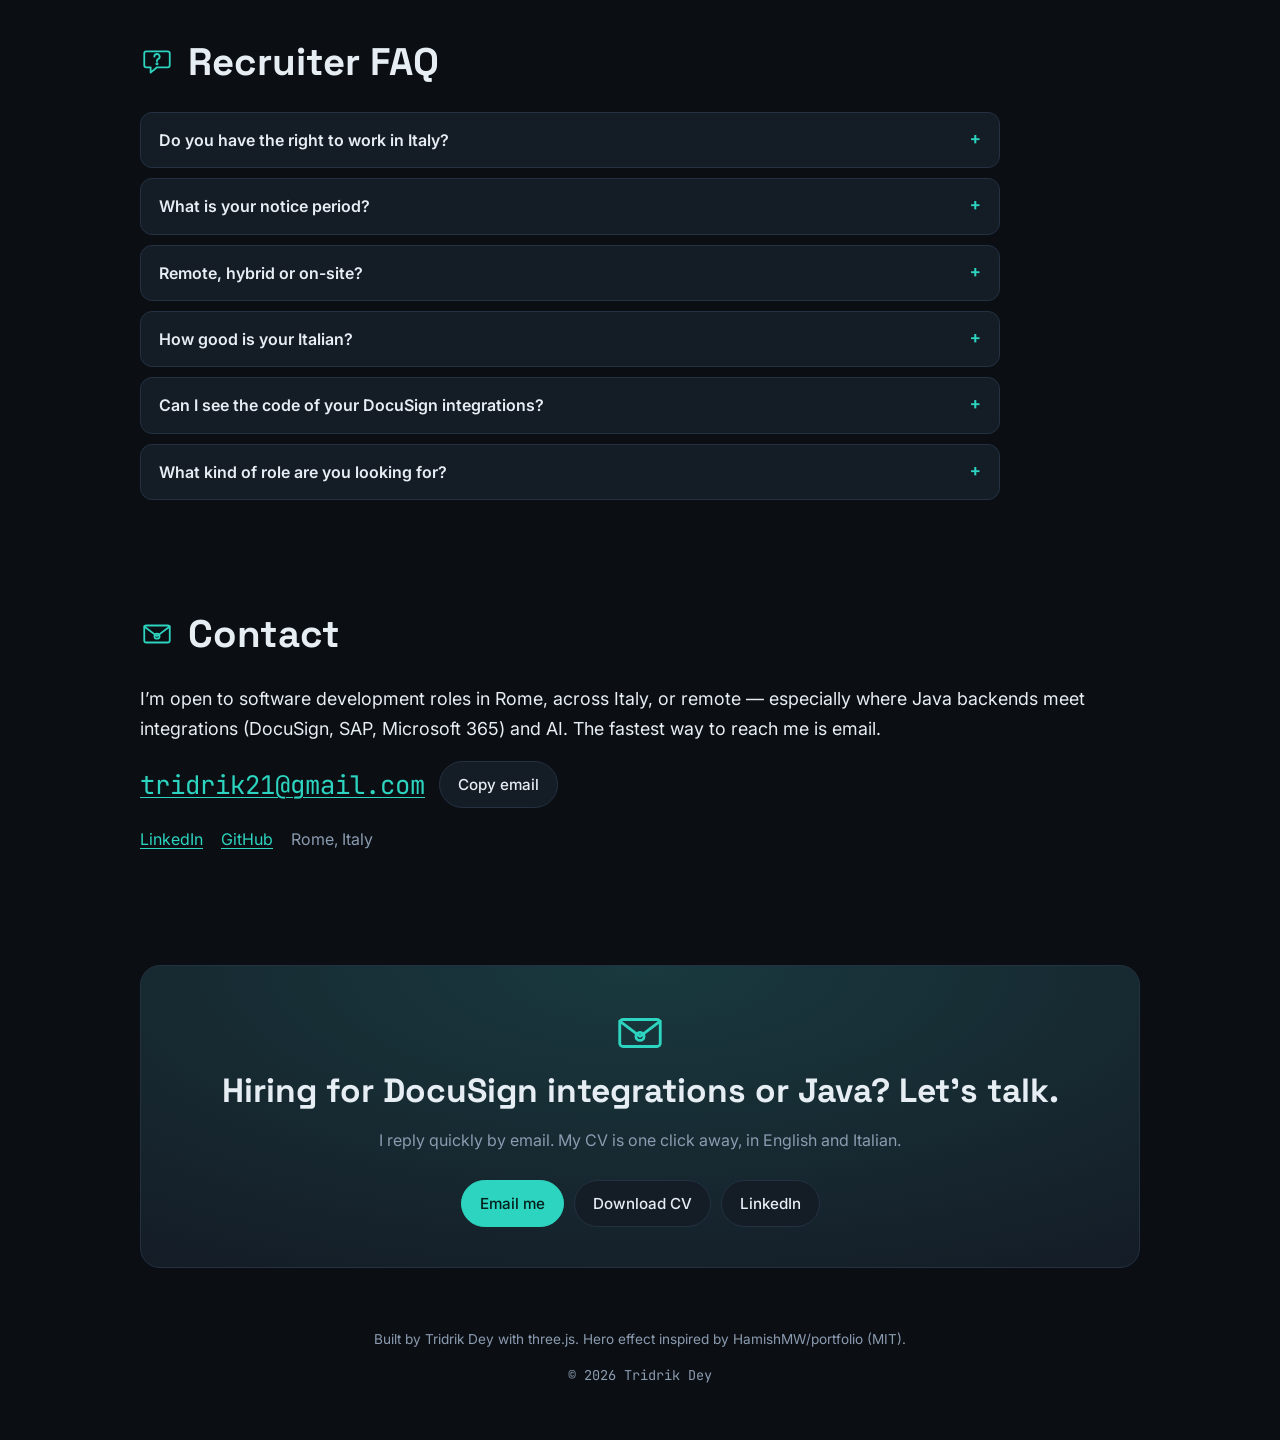
==== commit 4ea8cf29: "Use the new profile photo; update link preview to the integration focus Co-Authored-By: Claude Opus " ====
--- a/index.html
+++ b/index.html
@@ -31,7 +31,7 @@
 <link href="https://fonts.googleapis.com/css2?family=Inter:wght@400;500;600&family=JetBrains+Mono:wght@400;600&family=Space+Grotesk:wght@500;700&display=swap" rel="stylesheet">
 <link rel="stylesheet" href="assets/css/style.css">
 <script>document.documentElement.classList.replace('no-js','js');try{var s=localStorage.getItem('theme');if(s)document.documentElement.dataset.theme=s}catch(e){}</script>
-<script type="application/ld+json">{"@context":"https://schema.org","@type":"ProfilePage","dateModified":"2026-10-31","inLanguage":"en","mainEntity":{"@type":"Person","@id":"https://tridrik-dey.github.io/#person","name":"Tridrik Dey","jobTitle":"Software Developer","description":"Software Developer at BARS in Rome, a DocuSign partner, integrating DocuSign with SAP, SharePoint, Microsoft Entra ID and HR systems using Java/Spring Boot, Node.js and TypeScript. Also builds RAG and AI-agent projects.","email":"mailto:tridrik21@gmail.com","image":"https://tridrik-dey.github.io/assets/avatar.png","url":"https://tridrik-dey.github.io/","address":{"@type":"PostalAddress","addressLocality":"Rome","addressCountry":"IT"},"worksFor":{"@type":"Organization","name":"BARS"},"alumniOf":[{"@type":"CollegeOrUniversity","name":"Università degli Studi di Padova"},{"@type":"CollegeOrUniversity","name":"Maulana Abul Kalam Azad University of Technology, West Bengal (formerly WBUT)"}],"hasCredential":[{"@type":"EducationalOccupationalCredential","name":"Docusign Extension Developer Pro","recognizedBy":{"@type":"Organization","name":"Docusign"}},{"@type":"EducationalOccupationalCredential","name":"Building RAG Agents with LLMs","recognizedBy":{"@type":"Organization","name":"NVIDIA"}},{"@type":"EducationalOccupationalCredential","name":"Software Engineering Job Simulation","recognizedBy":{"@type":"Organization","name":"J.P. Morgan"}},{"@type":"EducationalOccupationalCredential","name":"Torq Partner PS Delivery (TPS 301)","recognizedBy":{"@type":"Organization","name":"Torq"}}],"knowsAbout":["DocuSign eSignature API","DocuSign Maestro","Data IO Extension Apps","SAP (SOAP)","Microsoft Graph","SharePoint","Entra ID","OAuth 2.0","Zucchetti HR","Java 17","Spring Boot","Spring MVC","Kafka","REST APIs","JPA / JDBC","MySQL","PostgreSQL","XML / JSON contracts","React","Angular","SAP UI5","Next.js","TypeScript","JavaScript","jQuery","HTML5 / CSS","Tailwind CSS","LLMs","RAG","AI agents","LangChain","OpenAI API","Embeddings","FAISS","Whisper","Transformers","Streamlit","VR / XR","Unity","C#","Meta Quest 3","Haptics (WEART TouchDIVER)","Selenium","Testing / QA","Puppeteer","XState","Firebase","FFmpeg","Git"],"knowsLanguage":["en","it"],"sameAs":["https://www.linkedin.com/in/tridrik-dey","https://github.com/Tridrik-Dey"]}}</script>
+<script type="application/ld+json">{"@context":"https://schema.org","@type":"ProfilePage","dateModified":"2026-10-31","inLanguage":"en","mainEntity":{"@type":"Person","@id":"https://tridrik-dey.github.io/#person","name":"Tridrik Dey","jobTitle":"Software Developer","description":"Software Developer at BARS in Rome, a DocuSign partner, integrating DocuSign with SAP, SharePoint, Microsoft Entra ID and HR systems using Java/Spring Boot, Node.js and TypeScript. Also builds RAG and AI-agent projects.","email":"mailto:tridrik21@gmail.com","image":"https://tridrik-dey.github.io/assets/photo.jpg","url":"https://tridrik-dey.github.io/","address":{"@type":"PostalAddress","addressLocality":"Rome","addressCountry":"IT"},"worksFor":{"@type":"Organization","name":"BARS"},"alumniOf":[{"@type":"CollegeOrUniversity","name":"Università degli Studi di Padova"},{"@type":"CollegeOrUniversity","name":"Maulana Abul Kalam Azad University of Technology, West Bengal (formerly WBUT)"}],"hasCredential":[{"@type":"EducationalOccupationalCredential","name":"Docusign Extension Developer Pro","recognizedBy":{"@type":"Organization","name":"Docusign"}},{"@type":"EducationalOccupationalCredential","name":"Building RAG Agents with LLMs","recognizedBy":{"@type":"Organization","name":"NVIDIA"}},{"@type":"EducationalOccupationalCredential","name":"Software Engineering Job Simulation","recognizedBy":{"@type":"Organization","name":"J.P. Morgan"}},{"@type":"EducationalOccupationalCredential","name":"Torq Partner PS Delivery (TPS 301)","recognizedBy":{"@type":"Organization","name":"Torq"}}],"knowsAbout":["DocuSign eSignature API","DocuSign Maestro","Data IO Extension Apps","SAP (SOAP)","Microsoft Graph","SharePoint","Entra ID","OAuth 2.0","Zucchetti HR","Java 17","Spring Boot","Spring MVC","Kafka","REST APIs","JPA / JDBC","MySQL","PostgreSQL","XML / JSON contracts","React","Angular","SAP UI5","Next.js","TypeScript","JavaScript","jQuery","HTML5 / CSS","Tailwind CSS","LLMs","RAG","AI agents","LangChain","OpenAI API","Embeddings","FAISS","Whisper","Transformers","Streamlit","VR / XR","Unity","C#","Meta Quest 3","Haptics (WEART TouchDIVER)","Selenium","Testing / QA","Puppeteer","XState","Firebase","FFmpeg","Git"],"knowsLanguage":["en","it"],"sameAs":["https://www.linkedin.com/in/tridrik-dey","https://github.com/Tridrik-Dey"]}}</script>
 <script type="application/ld+json">{"@context":"https://schema.org","@type":"FAQPage","inLanguage":"en","mainEntity":[{"@type":"Question","name":"Do you have the right to work in Italy?","acceptedAnswer":{"@type":"Answer","text":"Yes. I live and work in Rome, currently as a Software Developer at BARS."}},{"@type":"Question","name":"What is your notice period?","acceptedAnswer":{"@type":"Answer","text":"It’s flexible — I’m happy to agree a start date that works for both sides."}},{"@type":"Question","name":"Remote, hybrid or on-site?","acceptedAnswer":{"@type":"Answer","text":"All three: on-site or hybrid in Rome, or remote."}},{"@type":"Question","name":"How good is your Italian?","acceptedAnswer":{"@type":"Answer","text":"A2 and preparing for B1 — I even built my own app to practise verbs. I work comfortably in English."}},{"@type":"Question","name":"Can I see the code of your DocuSign integrations?","acceptedAnswer":{"@type":"Answer","text":"The client code is private, so the case studies above describe the problem, my role, the architecture and the key decisions. The SharePoint → DocuSign proof of concept has a public test version, and I’m glad to walk through any design in an interview."}},{"@type":"Question","name":"What kind of role are you looking for?","acceptedAnswer":{"@type":"Answer","text":"Software developer roles where Java/Spring Boot backends meet integrations — DocuSign, SAP, Microsoft 365 — and, ideally, AI and RAG."}}]}</script>
 </head>
 <body>
@@ -48,7 +48,7 @@
 <section id="hero" class="hero">
   <canvas class="hero-canvas" aria-hidden="true"></canvas>
   <div class="hero-inner">
-    <img class="hero-photo" src="assets/avatar.png" alt="Tridrik Dey" width="160" height="160">
+    <img class="hero-photo" src="assets/photo.jpg" alt="Tridrik Dey" width="160" height="160">
     <p class="eyebrow">Hi, I'm</p>
     <h1 class="hero-name"><span class="decode" data-decode>Tridrik Dey</span></h1>
     <p class="hero-title"><span class="decode" data-decode data-delay="500">Software Developer</span></p>
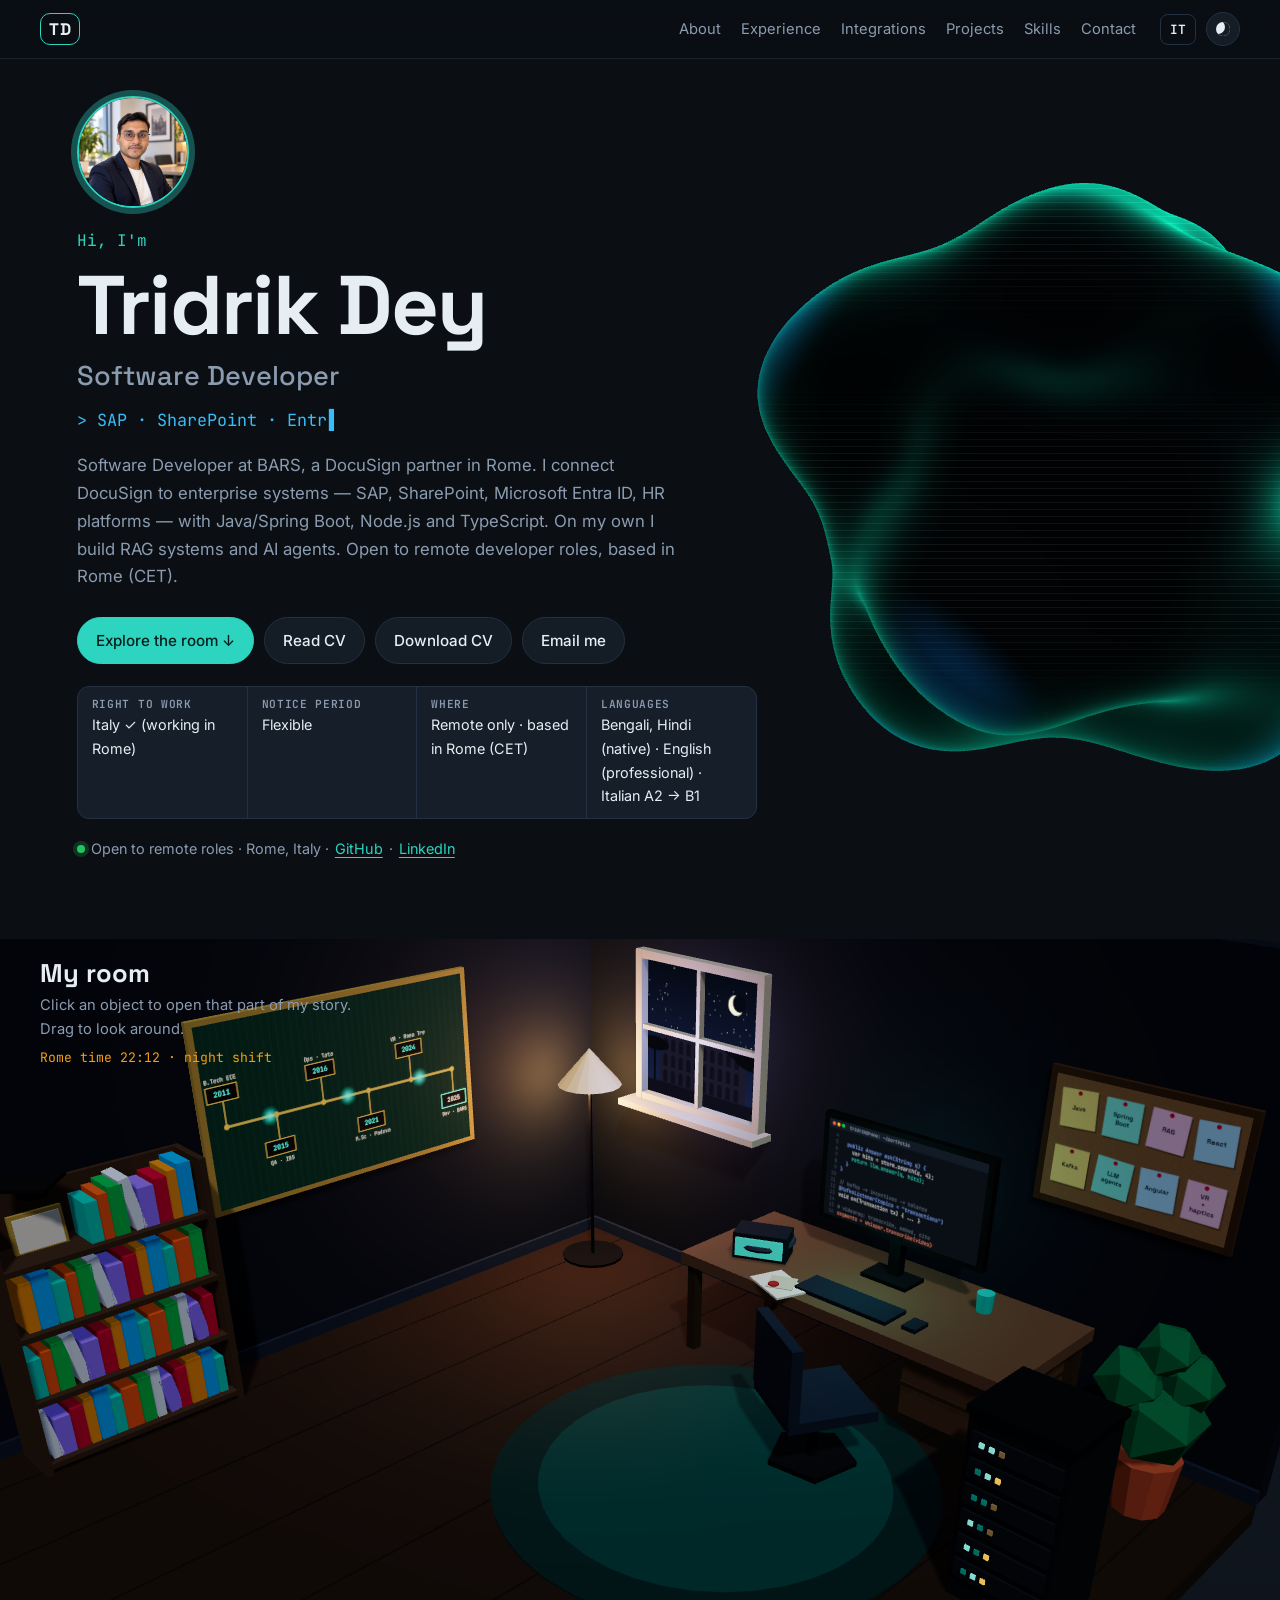
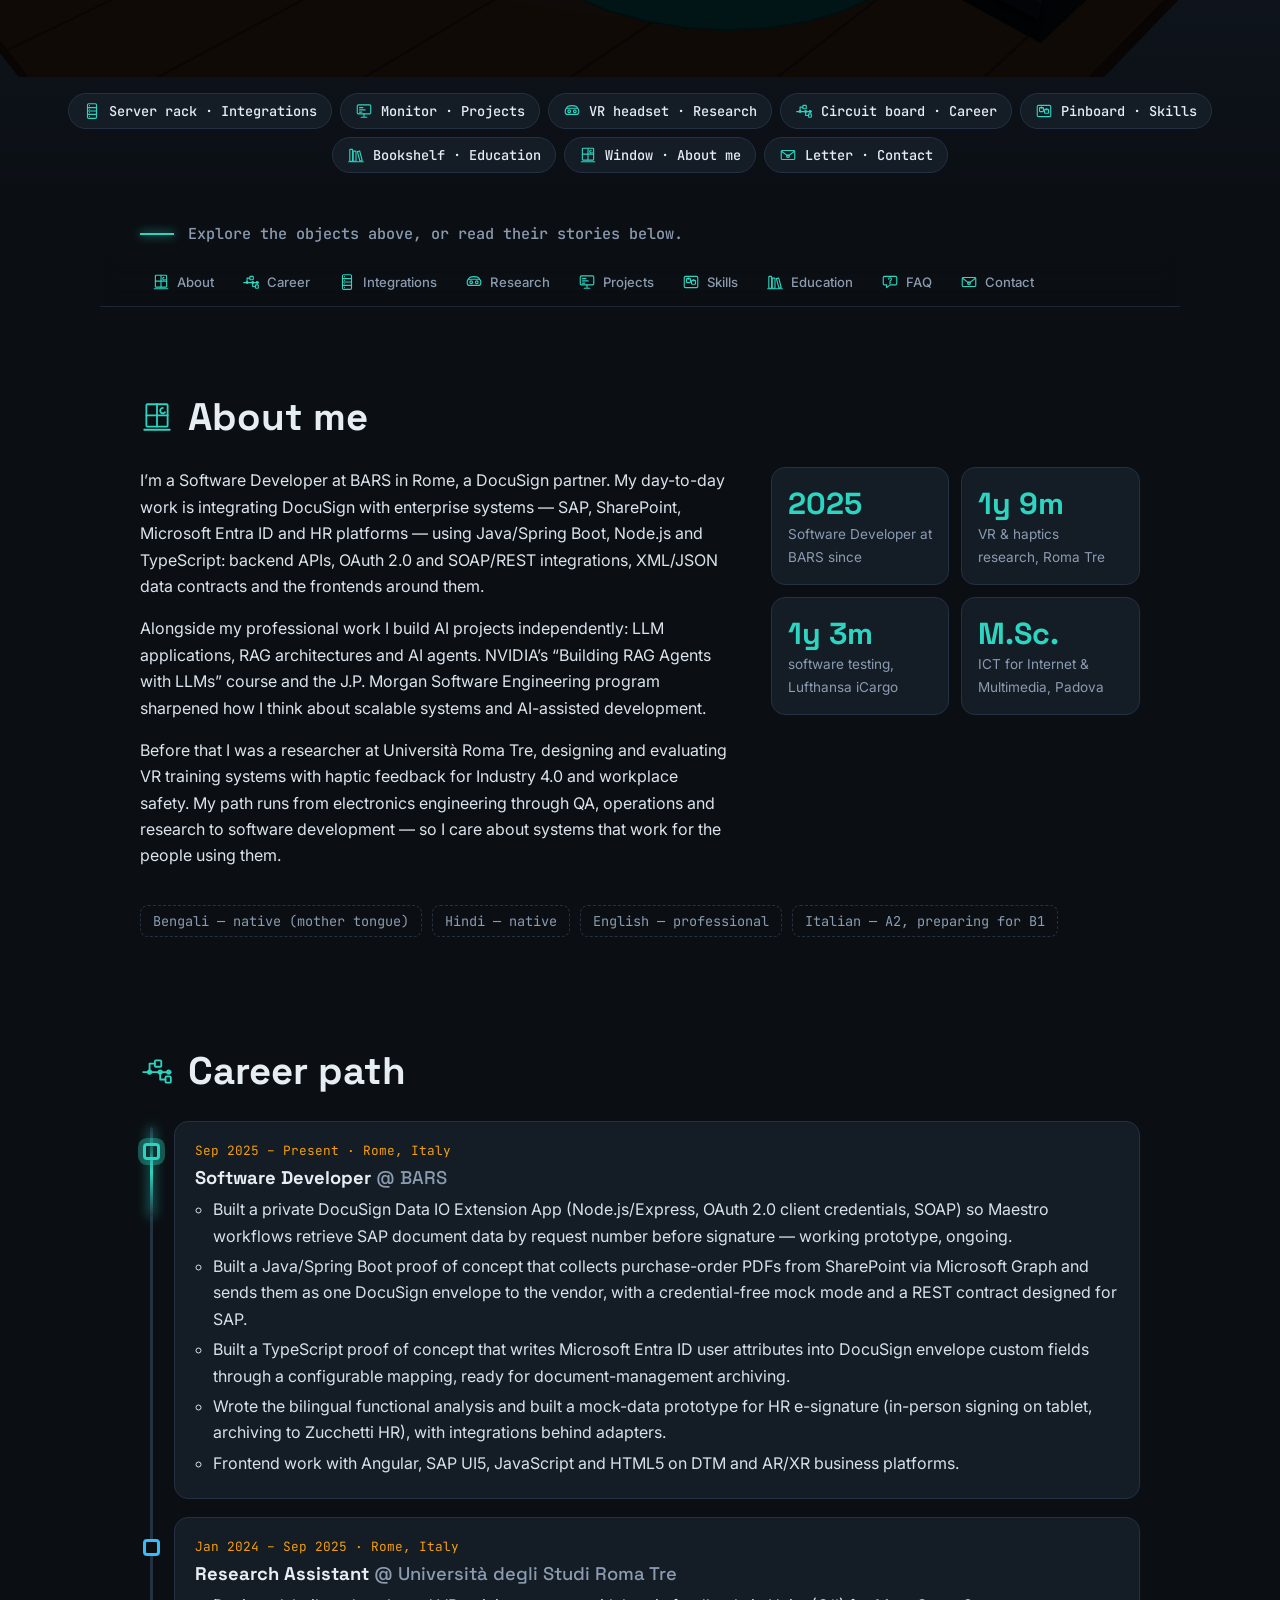
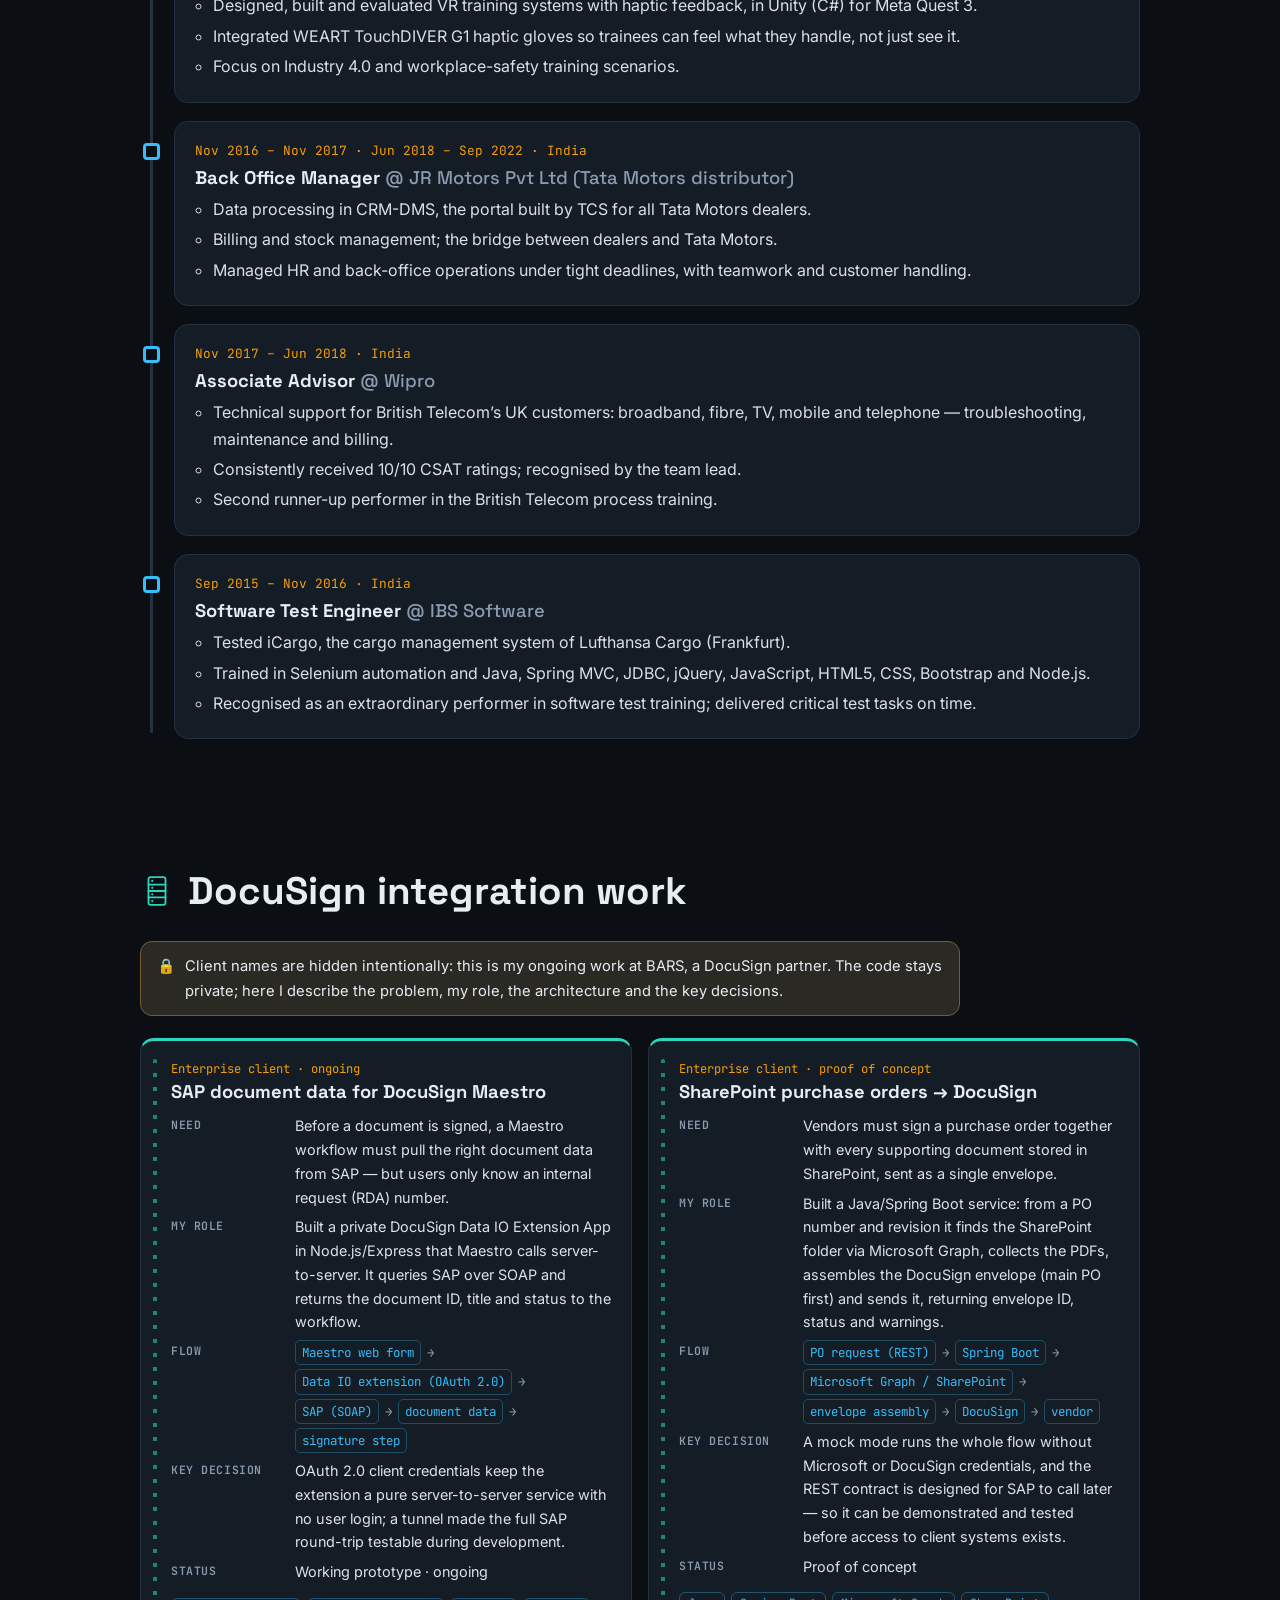
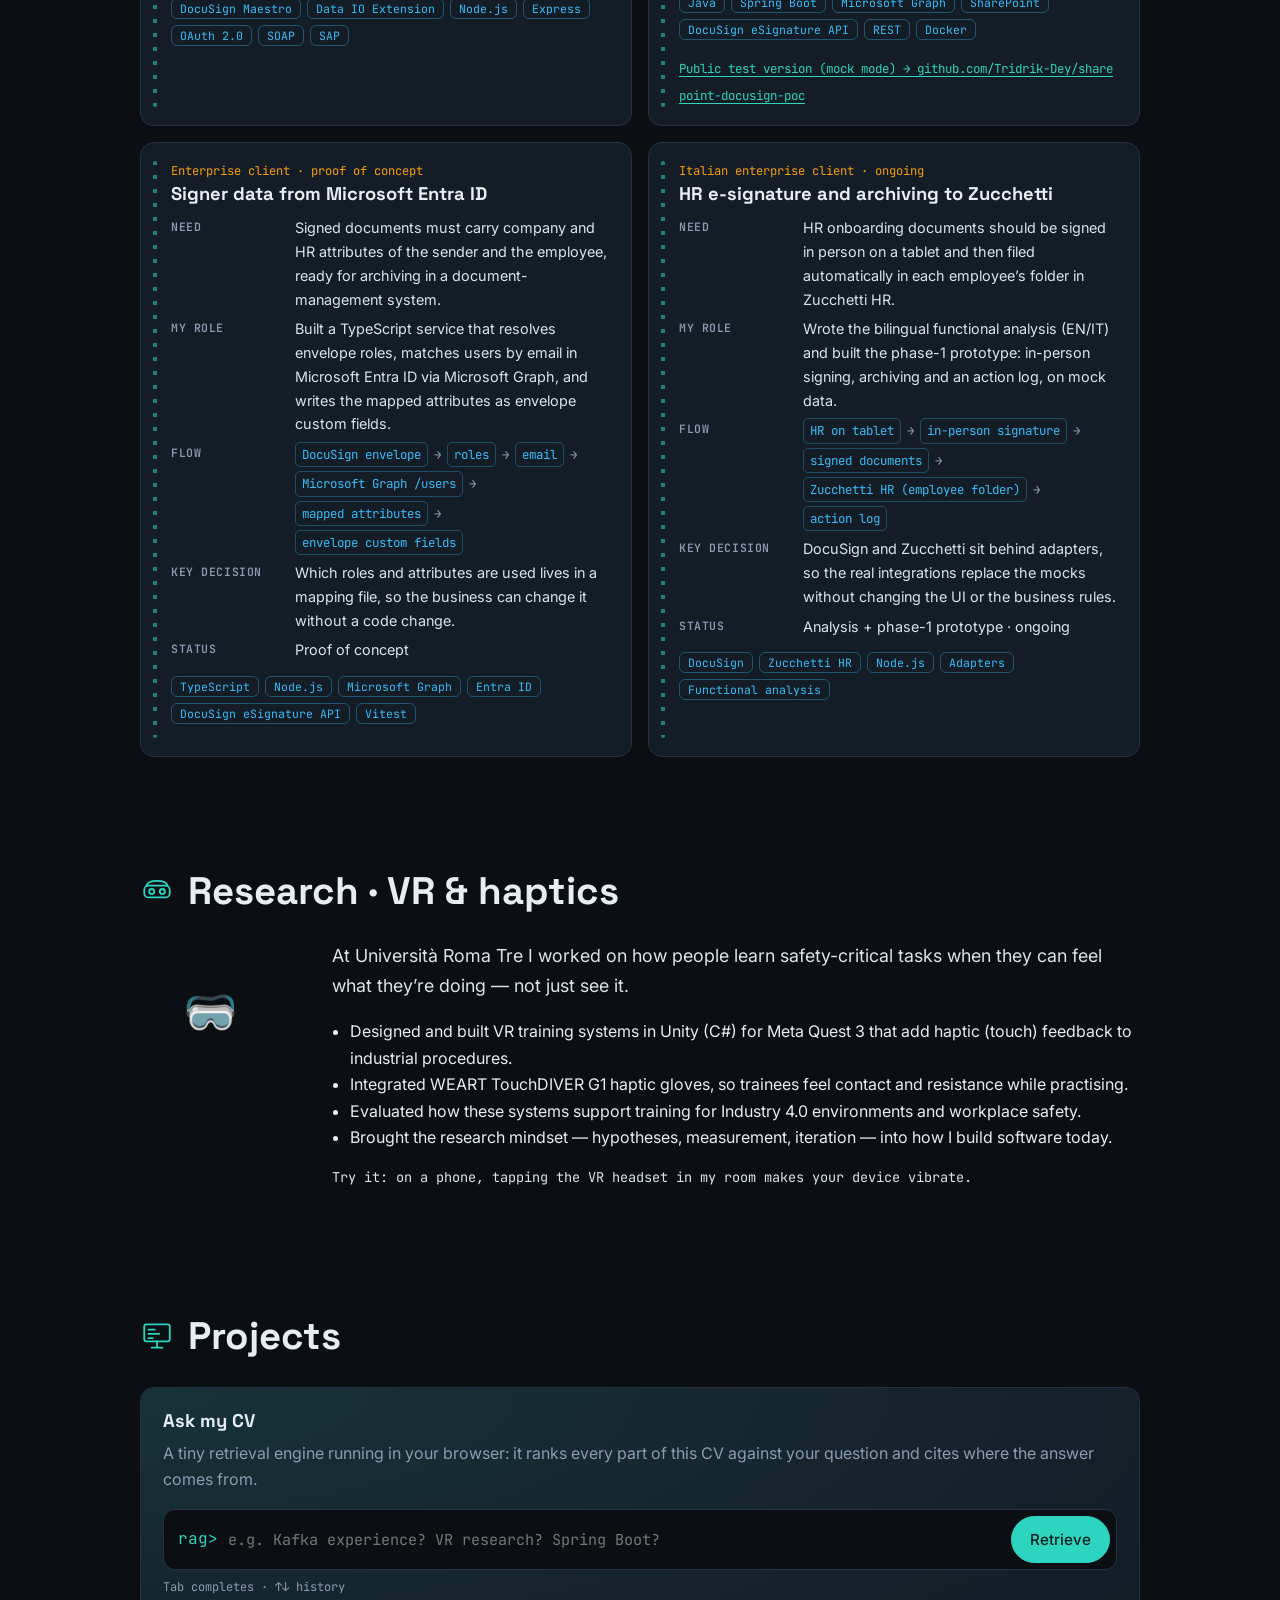
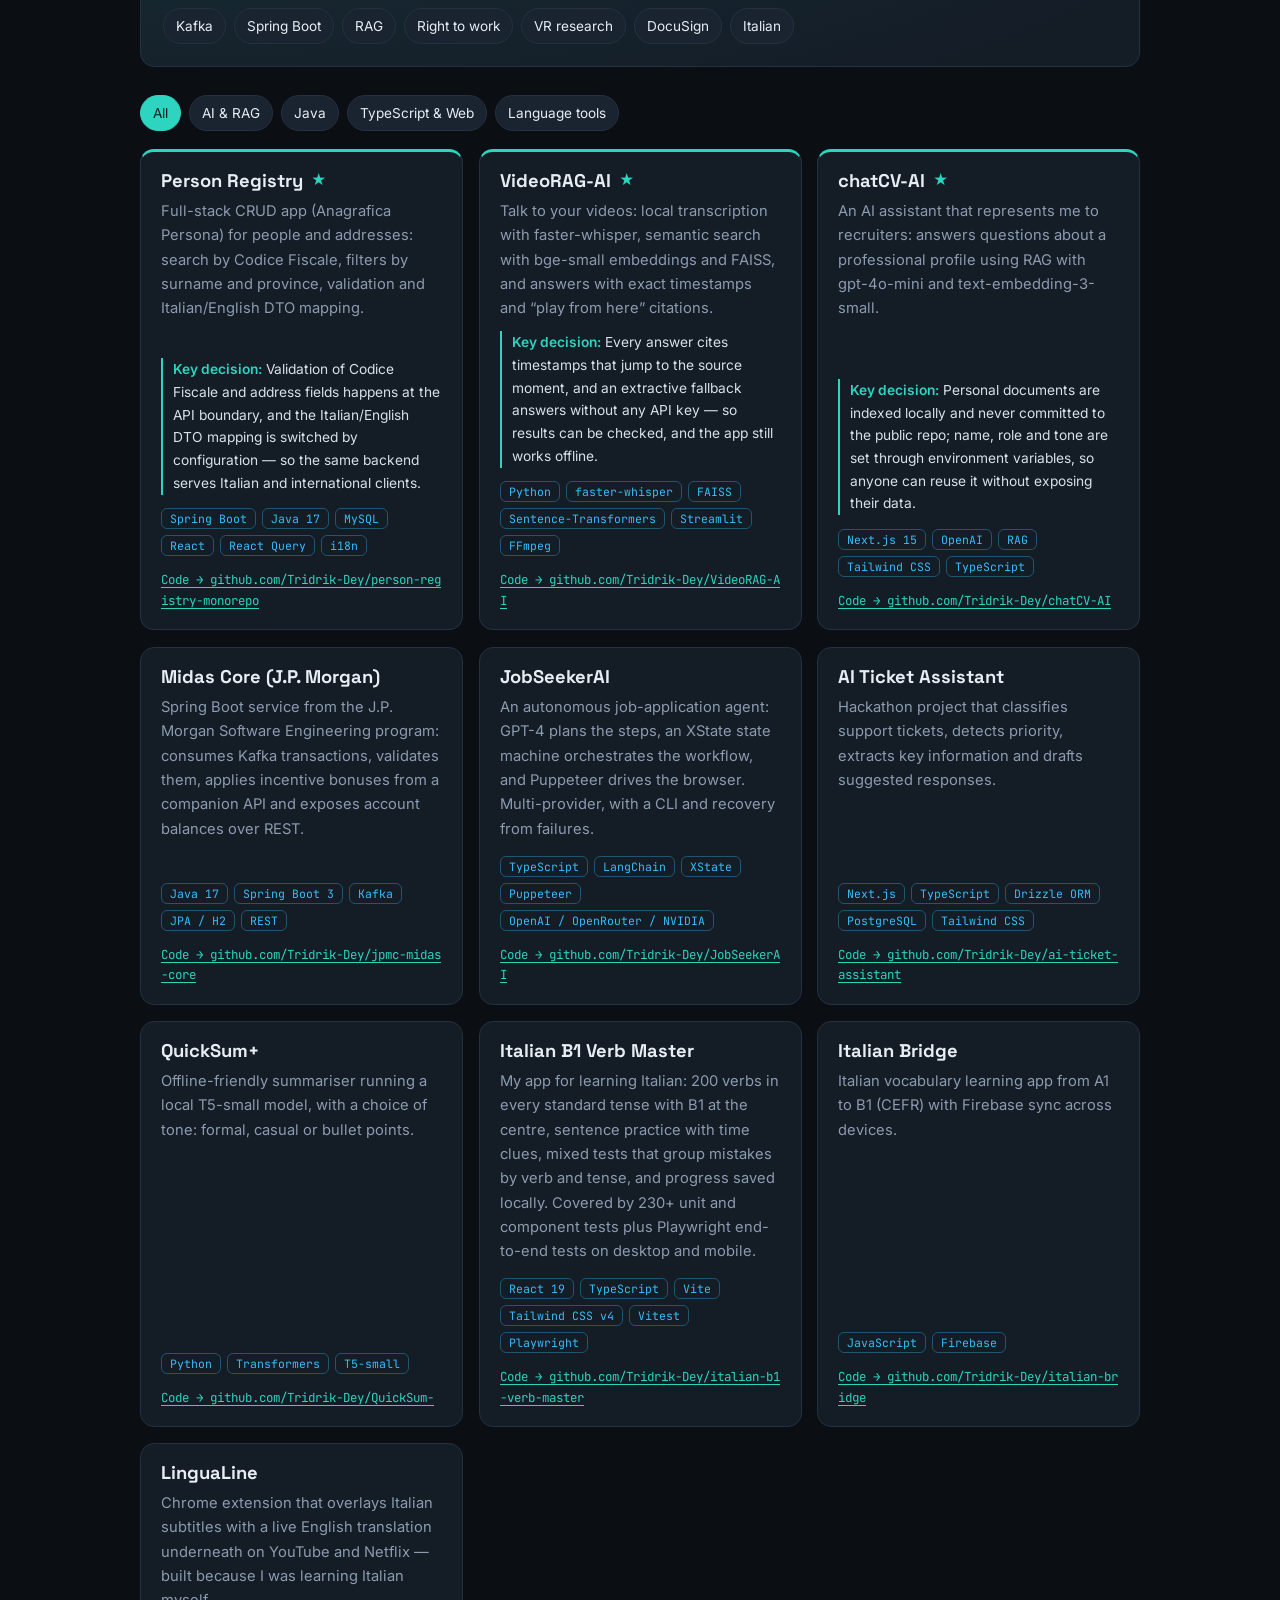
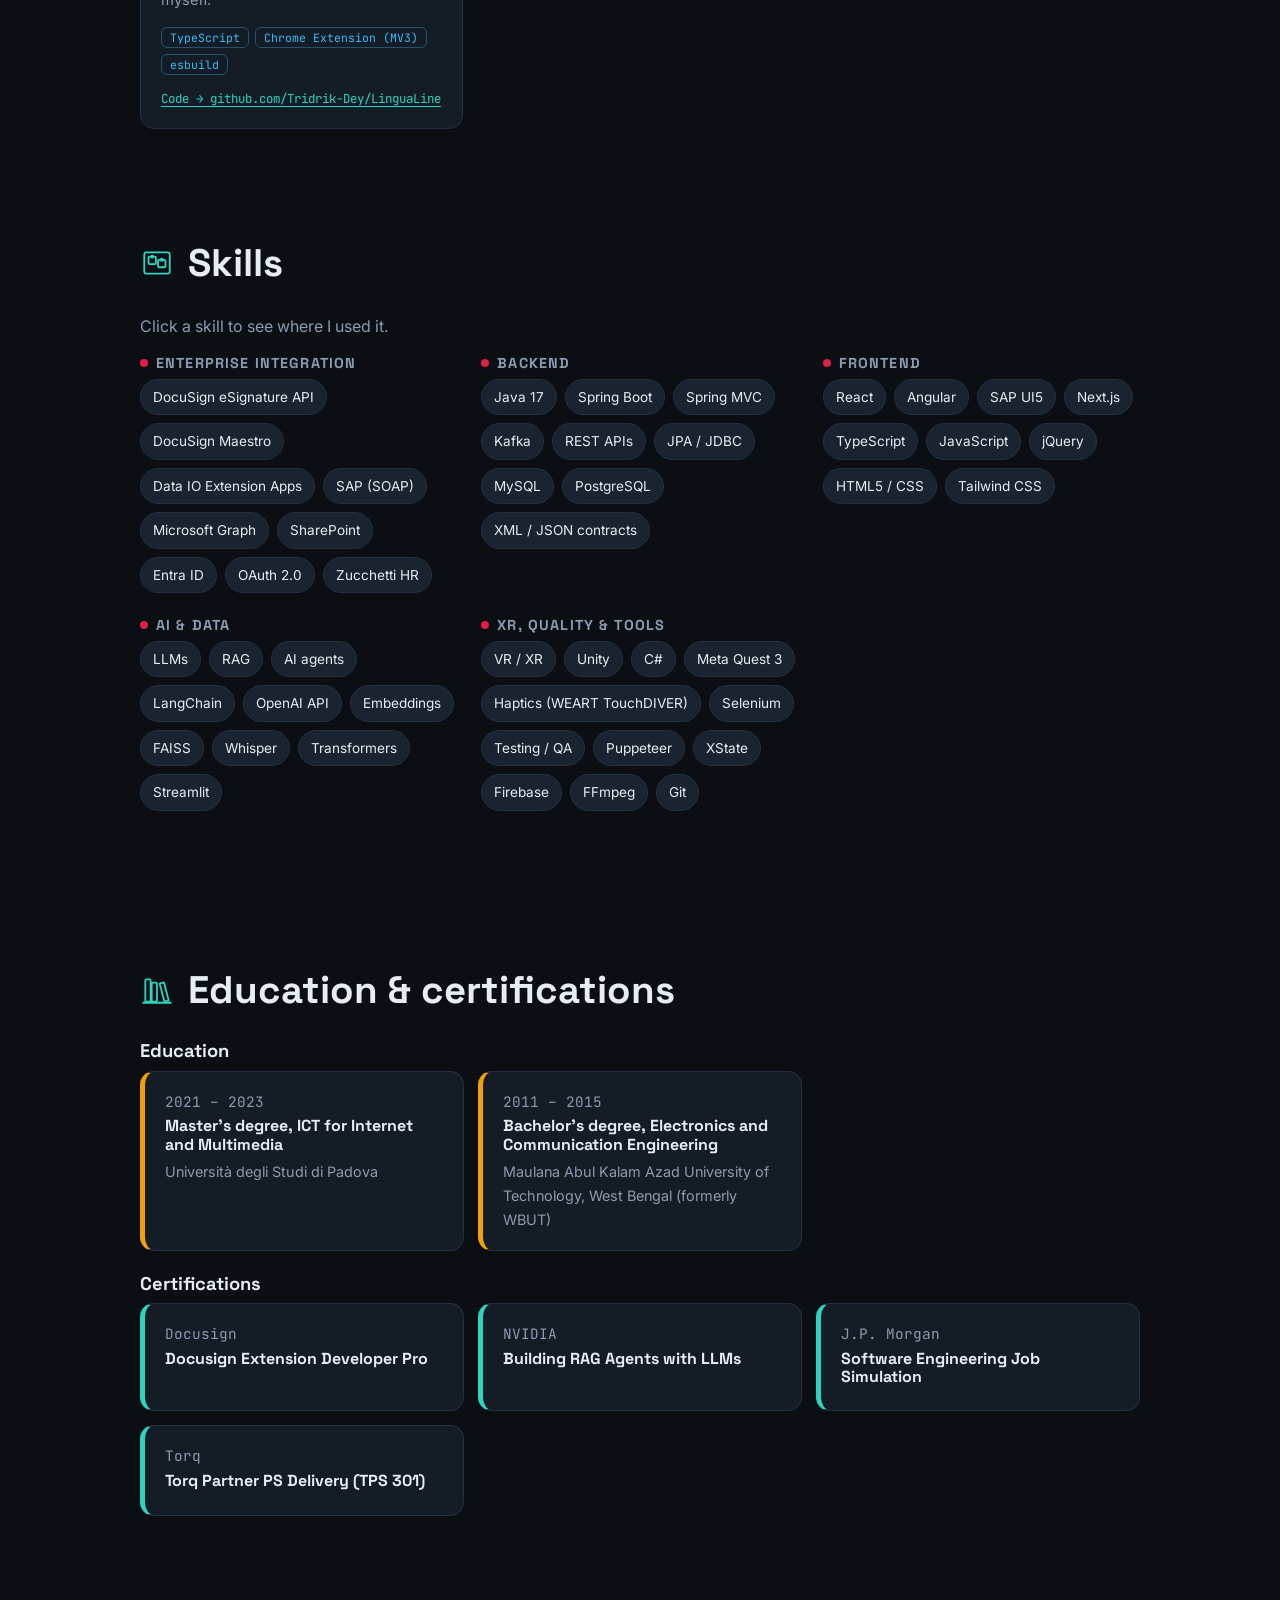
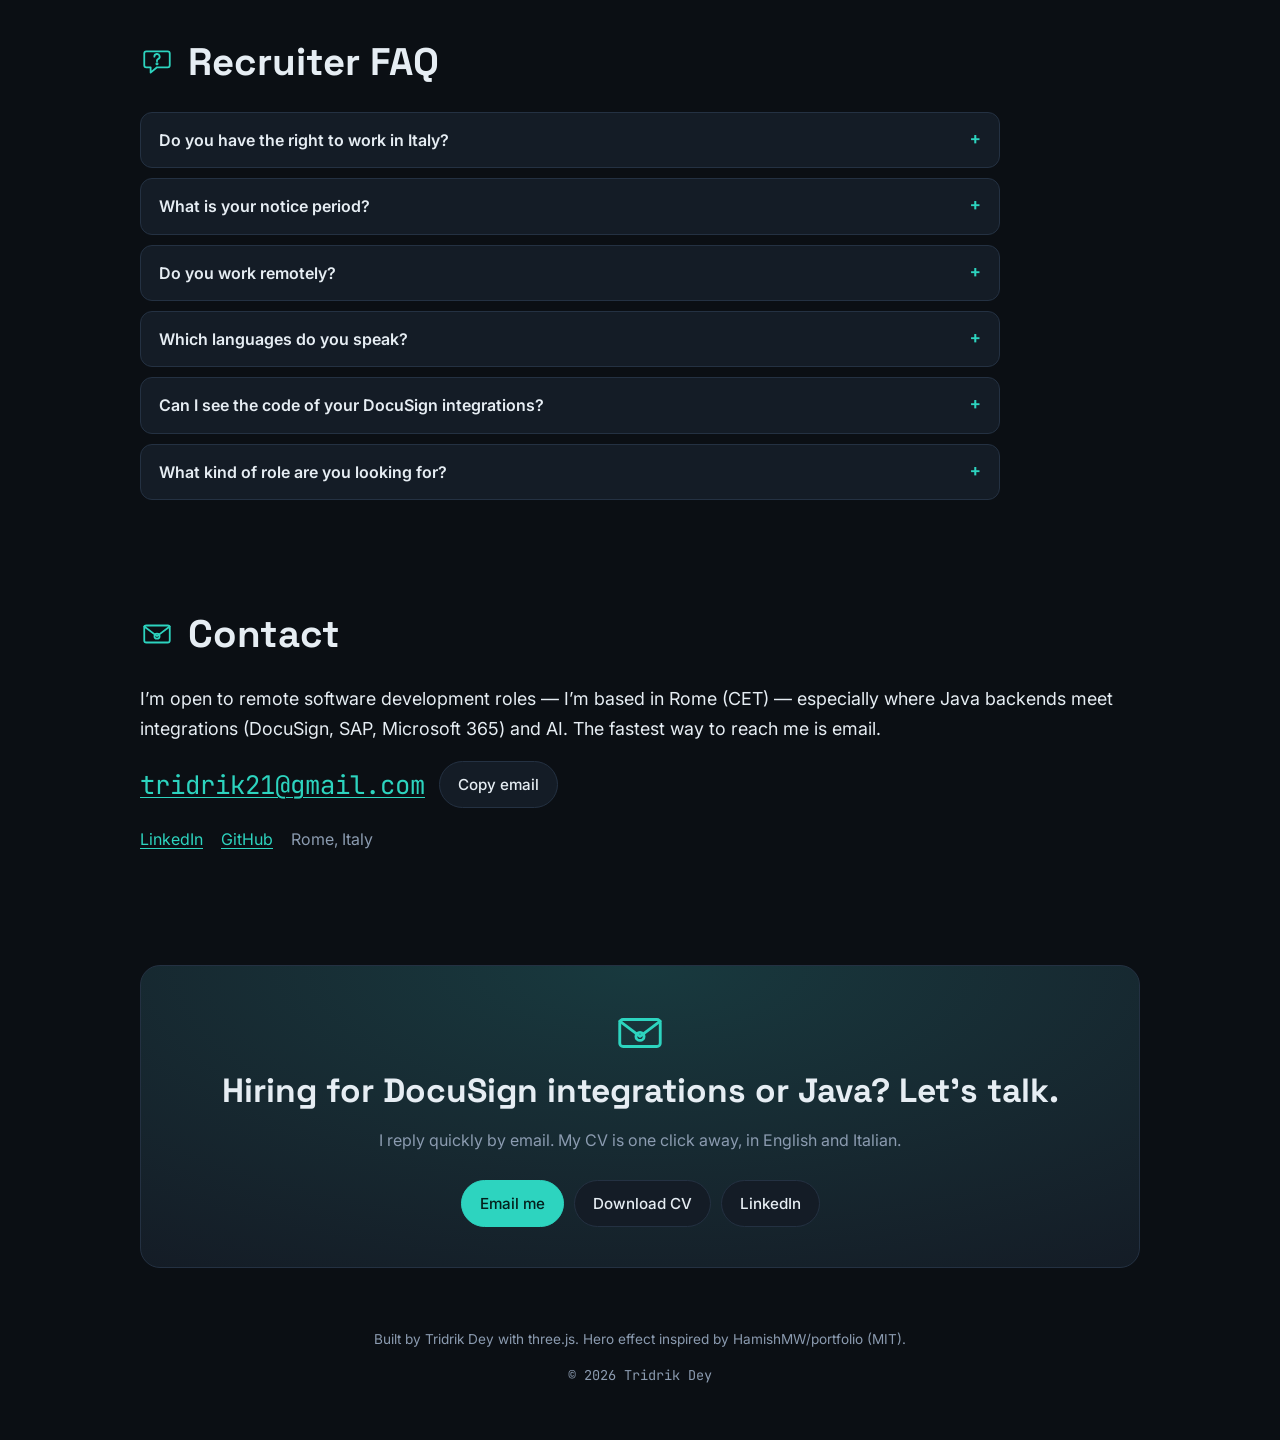
==== commit b655b8f4: "Remote roles only; add Bengali and Hindi (native); fix duplicated Roma Tre bullet in PDF Co-Authored" ====
--- a/index.html
+++ b/index.html
@@ -31,8 +31,8 @@
 <link href="https://fonts.googleapis.com/css2?family=Inter:wght@400;500;600&family=JetBrains+Mono:wght@400;600&family=Space+Grotesk:wght@500;700&display=swap" rel="stylesheet">
 <link rel="stylesheet" href="assets/css/style.css">
 <script>document.documentElement.classList.replace('no-js','js');try{var s=localStorage.getItem('theme');if(s)document.documentElement.dataset.theme=s}catch(e){}</script>
-<script type="application/ld+json">{"@context":"https://schema.org","@type":"ProfilePage","dateModified":"2026-10-31","inLanguage":"en","mainEntity":{"@type":"Person","@id":"https://tridrik-dey.github.io/#person","name":"Tridrik Dey","jobTitle":"Software Developer","description":"Software Developer at BARS in Rome, a DocuSign partner, integrating DocuSign with SAP, SharePoint, Microsoft Entra ID and HR systems using Java/Spring Boot, Node.js and TypeScript. Also builds RAG and AI-agent projects.","email":"mailto:tridrik21@gmail.com","image":"https://tridrik-dey.github.io/assets/photo.jpg","url":"https://tridrik-dey.github.io/","address":{"@type":"PostalAddress","addressLocality":"Rome","addressCountry":"IT"},"worksFor":{"@type":"Organization","name":"BARS"},"alumniOf":[{"@type":"CollegeOrUniversity","name":"Università degli Studi di Padova"},{"@type":"CollegeOrUniversity","name":"Maulana Abul Kalam Azad University of Technology, West Bengal (formerly WBUT)"}],"hasCredential":[{"@type":"EducationalOccupationalCredential","name":"Docusign Extension Developer Pro","recognizedBy":{"@type":"Organization","name":"Docusign"}},{"@type":"EducationalOccupationalCredential","name":"Building RAG Agents with LLMs","recognizedBy":{"@type":"Organization","name":"NVIDIA"}},{"@type":"EducationalOccupationalCredential","name":"Software Engineering Job Simulation","recognizedBy":{"@type":"Organization","name":"J.P. Morgan"}},{"@type":"EducationalOccupationalCredential","name":"Torq Partner PS Delivery (TPS 301)","recognizedBy":{"@type":"Organization","name":"Torq"}}],"knowsAbout":["DocuSign eSignature API","DocuSign Maestro","Data IO Extension Apps","SAP (SOAP)","Microsoft Graph","SharePoint","Entra ID","OAuth 2.0","Zucchetti HR","Java 17","Spring Boot","Spring MVC","Kafka","REST APIs","JPA / JDBC","MySQL","PostgreSQL","XML / JSON contracts","React","Angular","SAP UI5","Next.js","TypeScript","JavaScript","jQuery","HTML5 / CSS","Tailwind CSS","LLMs","RAG","AI agents","LangChain","OpenAI API","Embeddings","FAISS","Whisper","Transformers","Streamlit","VR / XR","Unity","C#","Meta Quest 3","Haptics (WEART TouchDIVER)","Selenium","Testing / QA","Puppeteer","XState","Firebase","FFmpeg","Git"],"knowsLanguage":["en","it"],"sameAs":["https://www.linkedin.com/in/tridrik-dey","https://github.com/Tridrik-Dey"]}}</script>
-<script type="application/ld+json">{"@context":"https://schema.org","@type":"FAQPage","inLanguage":"en","mainEntity":[{"@type":"Question","name":"Do you have the right to work in Italy?","acceptedAnswer":{"@type":"Answer","text":"Yes. I live and work in Rome, currently as a Software Developer at BARS."}},{"@type":"Question","name":"What is your notice period?","acceptedAnswer":{"@type":"Answer","text":"It’s flexible — I’m happy to agree a start date that works for both sides."}},{"@type":"Question","name":"Remote, hybrid or on-site?","acceptedAnswer":{"@type":"Answer","text":"All three: on-site or hybrid in Rome, or remote."}},{"@type":"Question","name":"How good is your Italian?","acceptedAnswer":{"@type":"Answer","text":"A2 and preparing for B1 — I even built my own app to practise verbs. I work comfortably in English."}},{"@type":"Question","name":"Can I see the code of your DocuSign integrations?","acceptedAnswer":{"@type":"Answer","text":"The client code is private, so the case studies above describe the problem, my role, the architecture and the key decisions. The SharePoint → DocuSign proof of concept has a public test version, and I’m glad to walk through any design in an interview."}},{"@type":"Question","name":"What kind of role are you looking for?","acceptedAnswer":{"@type":"Answer","text":"Software developer roles where Java/Spring Boot backends meet integrations — DocuSign, SAP, Microsoft 365 — and, ideally, AI and RAG."}}]}</script>
+<script type="application/ld+json">{"@context":"https://schema.org","@type":"ProfilePage","dateModified":"2026-10-31","inLanguage":"en","mainEntity":{"@type":"Person","@id":"https://tridrik-dey.github.io/#person","name":"Tridrik Dey","jobTitle":"Software Developer","description":"Software Developer at BARS in Rome, a DocuSign partner, integrating DocuSign with SAP, SharePoint, Microsoft Entra ID and HR systems using Java/Spring Boot, Node.js and TypeScript. Also builds RAG and AI-agent projects.","email":"mailto:tridrik21@gmail.com","image":"https://tridrik-dey.github.io/assets/photo.jpg","url":"https://tridrik-dey.github.io/","address":{"@type":"PostalAddress","addressLocality":"Rome","addressCountry":"IT"},"worksFor":{"@type":"Organization","name":"BARS"},"alumniOf":[{"@type":"CollegeOrUniversity","name":"Università degli Studi di Padova"},{"@type":"CollegeOrUniversity","name":"Maulana Abul Kalam Azad University of Technology, West Bengal (formerly WBUT)"}],"hasCredential":[{"@type":"EducationalOccupationalCredential","name":"Docusign Extension Developer Pro","recognizedBy":{"@type":"Organization","name":"Docusign"}},{"@type":"EducationalOccupationalCredential","name":"Building RAG Agents with LLMs","recognizedBy":{"@type":"Organization","name":"NVIDIA"}},{"@type":"EducationalOccupationalCredential","name":"Software Engineering Job Simulation","recognizedBy":{"@type":"Organization","name":"J.P. Morgan"}},{"@type":"EducationalOccupationalCredential","name":"Torq Partner PS Delivery (TPS 301)","recognizedBy":{"@type":"Organization","name":"Torq"}}],"knowsAbout":["DocuSign eSignature API","DocuSign Maestro","Data IO Extension Apps","SAP (SOAP)","Microsoft Graph","SharePoint","Entra ID","OAuth 2.0","Zucchetti HR","Java 17","Spring Boot","Spring MVC","Kafka","REST APIs","JPA / JDBC","MySQL","PostgreSQL","XML / JSON contracts","React","Angular","SAP UI5","Next.js","TypeScript","JavaScript","jQuery","HTML5 / CSS","Tailwind CSS","LLMs","RAG","AI agents","LangChain","OpenAI API","Embeddings","FAISS","Whisper","Transformers","Streamlit","VR / XR","Unity","C#","Meta Quest 3","Haptics (WEART TouchDIVER)","Selenium","Testing / QA","Puppeteer","XState","Firebase","FFmpeg","Git"],"knowsLanguage":["bn","hi","en","it"],"sameAs":["https://www.linkedin.com/in/tridrik-dey","https://github.com/Tridrik-Dey"]}}</script>
+<script type="application/ld+json">{"@context":"https://schema.org","@type":"FAQPage","inLanguage":"en","mainEntity":[{"@type":"Question","name":"Do you have the right to work in Italy?","acceptedAnswer":{"@type":"Answer","text":"Yes. I live and work in Rome, currently as a Software Developer at BARS."}},{"@type":"Question","name":"What is your notice period?","acceptedAnswer":{"@type":"Answer","text":"It’s flexible — I’m happy to agree a start date that works for both sides."}},{"@type":"Question","name":"Do you work remotely?","acceptedAnswer":{"@type":"Answer","text":"Yes — I’m looking for remote roles only. I’m based in Rome (CET), so I overlap fully with European working hours and have the right to work in Italy."}},{"@type":"Question","name":"Which languages do you speak?","acceptedAnswer":{"@type":"Answer","text":"Bengali (mother tongue) and Hindi (native), professional English, and Italian at A2, preparing for B1 — I even built my own app to practise Italian verbs."}},{"@type":"Question","name":"Can I see the code of your DocuSign integrations?","acceptedAnswer":{"@type":"Answer","text":"The client code is private, so the case studies above describe the problem, my role, the architecture and the key decisions. The SharePoint → DocuSign proof of concept has a public test version, and I’m glad to walk through any design in an interview."}},{"@type":"Question","name":"What kind of role are you looking for?","acceptedAnswer":{"@type":"Answer","text":"Software developer roles where Java/Spring Boot backends meet integrations — DocuSign, SAP, Microsoft 365 — and, ideally, AI and RAG."}}]}</script>
 </head>
 <body>
 <a class="skip" href="#about">Skip to content</a>
@@ -53,17 +53,17 @@
     <h1 class="hero-name"><span class="decode" data-decode>Tridrik Dey</span></h1>
     <p class="hero-title"><span class="decode" data-decode data-delay="500">Software Developer</span></p>
     <p class="hero-roles mono">&gt; <span class="role" data-roles="[&quot;DocuSign integration developer&quot;,&quot;Java &amp; Spring Boot developer&quot;,&quot;SAP · SharePoint · Entra ID integrations&quot;,&quot;RAG &amp; AI agent builder&quot;,&quot;VR &amp; haptics researcher&quot;]">DocuSign integration developer</span><span class="caret" aria-hidden="true">▌</span></p>
-    <p class="hero-lede">Software Developer at BARS, a DocuSign partner in Rome. I connect DocuSign to enterprise systems — SAP, SharePoint, Microsoft Entra ID, HR platforms — with Java/Spring Boot, Node.js and TypeScript. On my own I build RAG systems and AI agents. Open to developer roles in Rome, across Italy or remote.</p>
+    <p class="hero-lede">Software Developer at BARS, a DocuSign partner in Rome. I connect DocuSign to enterprise systems — SAP, SharePoint, Microsoft Entra ID, HR platforms — with Java/Spring Boot, Node.js and TypeScript. On my own I build RAG systems and AI agents. Open to remote developer roles, based in Rome (CET).</p>
     <div class="hero-actions">
       <a class="btn btn-primary" href="#room">Explore the room ↓</a>
       <a class="btn" href="#about">Read CV</a>
       <a class="btn" href="assets/cv/Tridrik-Dey-CV-EN.pdf" download>Download CV</a>
       <a class="btn" href="mailto:tridrik21@gmail.com">Email me</a>
     </div>
-    <dl class="brief" id="brief" aria-label="Recruiter brief" data-chunk data-kind="profile" data-title="Recruiter brief" data-section="Profile" data-tags="right-to-work work-permit availability notice-period location remote hybrid languages english italian">
-      <div><dt>Right to work</dt><dd>Italy ✓ (working in Rome)</dd></div><div><dt>Notice period</dt><dd>Flexible</dd></div><div><dt>Where</dt><dd>Rome · hybrid · remote</dd></div><div><dt>Languages</dt><dd>English (professional) · Italian A2, preparing B1</dd></div>
+    <dl class="brief" id="brief" aria-label="Recruiter brief" data-chunk data-kind="profile" data-title="Recruiter brief" data-section="Profile" data-tags="right-to-work work-permit availability notice-period location remote languages english italian bengali hindi">
+      <div><dt>Right to work</dt><dd>Italy ✓ (working in Rome)</dd></div><div><dt>Notice period</dt><dd>Flexible</dd></div><div><dt>Where</dt><dd>Remote only · based in Rome (CET)</dd></div><div><dt>Languages</dt><dd>Bengali, Hindi (native) · English (professional) · Italian A2 → B1</dd></div>
     </dl>
-    <p class="hero-meta"><span class="dot" aria-hidden="true"></span>Open to opportunities · Rome, Italy ·
+    <p class="hero-meta"><span class="dot" aria-hidden="true"></span>Open to remote roles · Rome, Italy ·
       <a href="https://github.com/Tridrik-Dey" rel="me">GitHub</a> · <a href="https://www.linkedin.com/in/tridrik-dey" rel="me">LinkedIn</a></p>
   </div>
 </section>
@@ -89,7 +89,7 @@
     <div class="prose"><p>I’m a Software Developer at BARS in Rome, a DocuSign partner. My day-to-day work is integrating DocuSign with enterprise systems — SAP, SharePoint, Microsoft Entra ID and HR platforms — using Java/Spring Boot, Node.js and TypeScript: backend APIs, OAuth 2.0 and SOAP/REST integrations, XML/JSON data contracts and the frontends around them.</p><p>Alongside my professional work I build AI projects independently: LLM applications, RAG architectures and AI agents. NVIDIA’s “Building RAG Agents with LLMs” course and the J.P. Morgan Software Engineering program sharpened how I think about scalable systems and AI-assisted development.</p><p>Before that I was a researcher at Università Roma Tre, designing and evaluating VR training systems with haptic feedback for Industry 4.0 and workplace safety. My path runs from electronics engineering through QA, operations and research to software development — so I care about systems that work for the people using them.</p></div>
     <ul class="facts"><li><strong class="count" data-count="2025">2025</strong><span>Software Developer at BARS since</span></li><li><strong class="count" data-count="1y 9m">1y 9m</strong><span>VR &amp; haptics research, Roma Tre</span></li><li><strong class="count" data-count="1y 3m">1y 3m</strong><span>software testing, Lufthansa iCargo</span></li><li><strong class="count" data-count="M.Sc.">M.Sc.</strong><span>ICT for Internet &amp; Multimedia, Padova</span></li></ul>
   </div>
-  <ul class="langs"><li>English — professional</li><li>Italian — A2, preparing for B1</li></ul>
+  <ul class="langs"><li>Bengali — native (mother tongue)</li><li>Hindi — native</li><li>English — professional</li><li>Italian — A2, preparing for B1</li></ul>
 </section>
 <section id="experience" class="section" aria-labelledby="experience-h">
   <h2 id="experience-h" class="section-title"><svg class="obj" viewBox="0 0 32 32" aria-hidden="true" focusable="false"><path d="M3 17h26M9 17V9h5M19 17v7h5"/><rect x="14" y="6" width="6" height="6" rx="1"/><rect x="24" y="21" width="5" height="6" rx="1"/><circle cx="9" cy="17" r="1.6"/><circle cx="19" cy="17" r="1.6"/><circle cx="27" cy="17" r="1.6"/></svg>Career path</h2>
@@ -351,13 +351,13 @@
       <summary>What is your notice period?</summary>
       <p>It’s flexible — I’m happy to agree a start date that works for both sides.</p>
     </details>
-    <details class="faq-item" id="faq-3" data-chunk data-kind="profile" data-title="Remote, hybrid or on-site?" data-section="Recruiter FAQ" data-tags="remote hybrid location">
-      <summary>Remote, hybrid or on-site?</summary>
-      <p>All three: on-site or hybrid in Rome, or remote.</p>
-    </details>
-    <details class="faq-item" id="faq-4" data-chunk data-kind="profile" data-title="How good is your Italian?" data-section="Recruiter FAQ" data-tags="languages italian english">
-      <summary>How good is your Italian?</summary>
-      <p>A2 and preparing for B1 — I even built my own app to practise verbs. I work comfortably in English.</p>
+    <details class="faq-item" id="faq-3" data-chunk data-kind="profile" data-title="Do you work remotely?" data-section="Recruiter FAQ" data-tags="remote location timezone">
+      <summary>Do you work remotely?</summary>
+      <p>Yes — I’m looking for remote roles only. I’m based in Rome (CET), so I overlap fully with European working hours and have the right to work in Italy.</p>
+    </details>
+    <details class="faq-item" id="faq-4" data-chunk data-kind="profile" data-title="Which languages do you speak?" data-section="Recruiter FAQ" data-tags="languages italian english bengali hindi">
+      <summary>Which languages do you speak?</summary>
+      <p>Bengali (mother tongue) and Hindi (native), professional English, and Italian at A2, preparing for B1 — I even built my own app to practise Italian verbs.</p>
     </details>
     <details class="faq-item" id="faq-5" data-chunk data-kind="profile" data-title="Can I see the code of your DocuSign integrations?" data-section="Recruiter FAQ" data-tags="docusign code confidential">
       <summary>Can I see the code of your DocuSign integrations?</summary>
@@ -371,7 +371,7 @@
 </section>
 <section id="contact" class="section" aria-labelledby="contact-h">
   <h2 id="contact-h" class="section-title"><svg class="obj" viewBox="0 0 32 32" aria-hidden="true" focusable="false"><rect x="4" y="8" width="24" height="16" rx="2"/><path d="M4 9l12 9 12-9"/><circle cx="16" cy="18" r="2.4"/></svg>Contact</h2>
-  <p class="lead">I’m open to software development roles in Rome, across Italy, or remote — especially where Java backends meet integrations (DocuSign, SAP, Microsoft 365) and AI. The fastest way to reach me is email.</p>
+  <p class="lead">I’m open to remote software development roles — I’m based in Rome (CET) — especially where Java backends meet integrations (DocuSign, SAP, Microsoft 365) and AI. The fastest way to reach me is email.</p>
   <div class="contact">
     <a class="email mono" href="mailto:tridrik21@gmail.com">tridrik21@gmail.com</a>
     <button type="button" class="btn copy" data-copy="tridrik21@gmail.com" data-done="Copied!">Copy email</button>
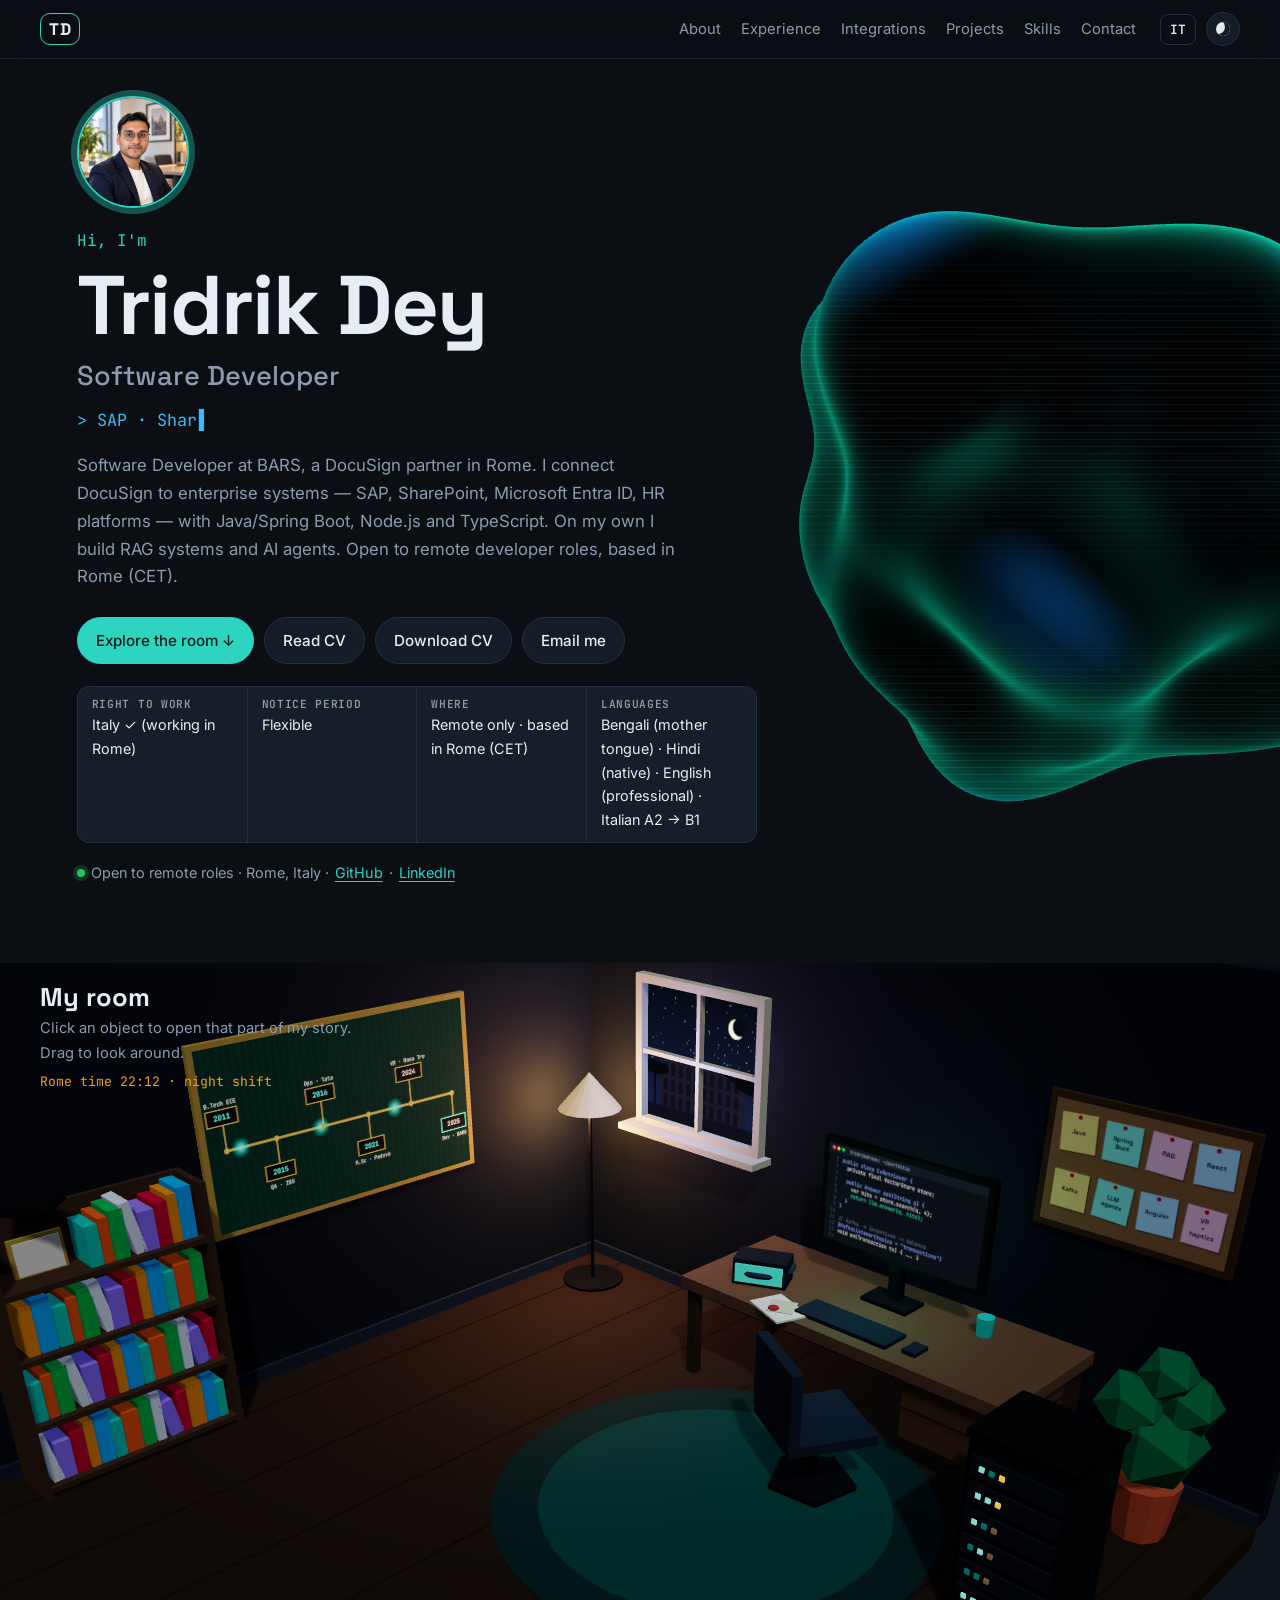
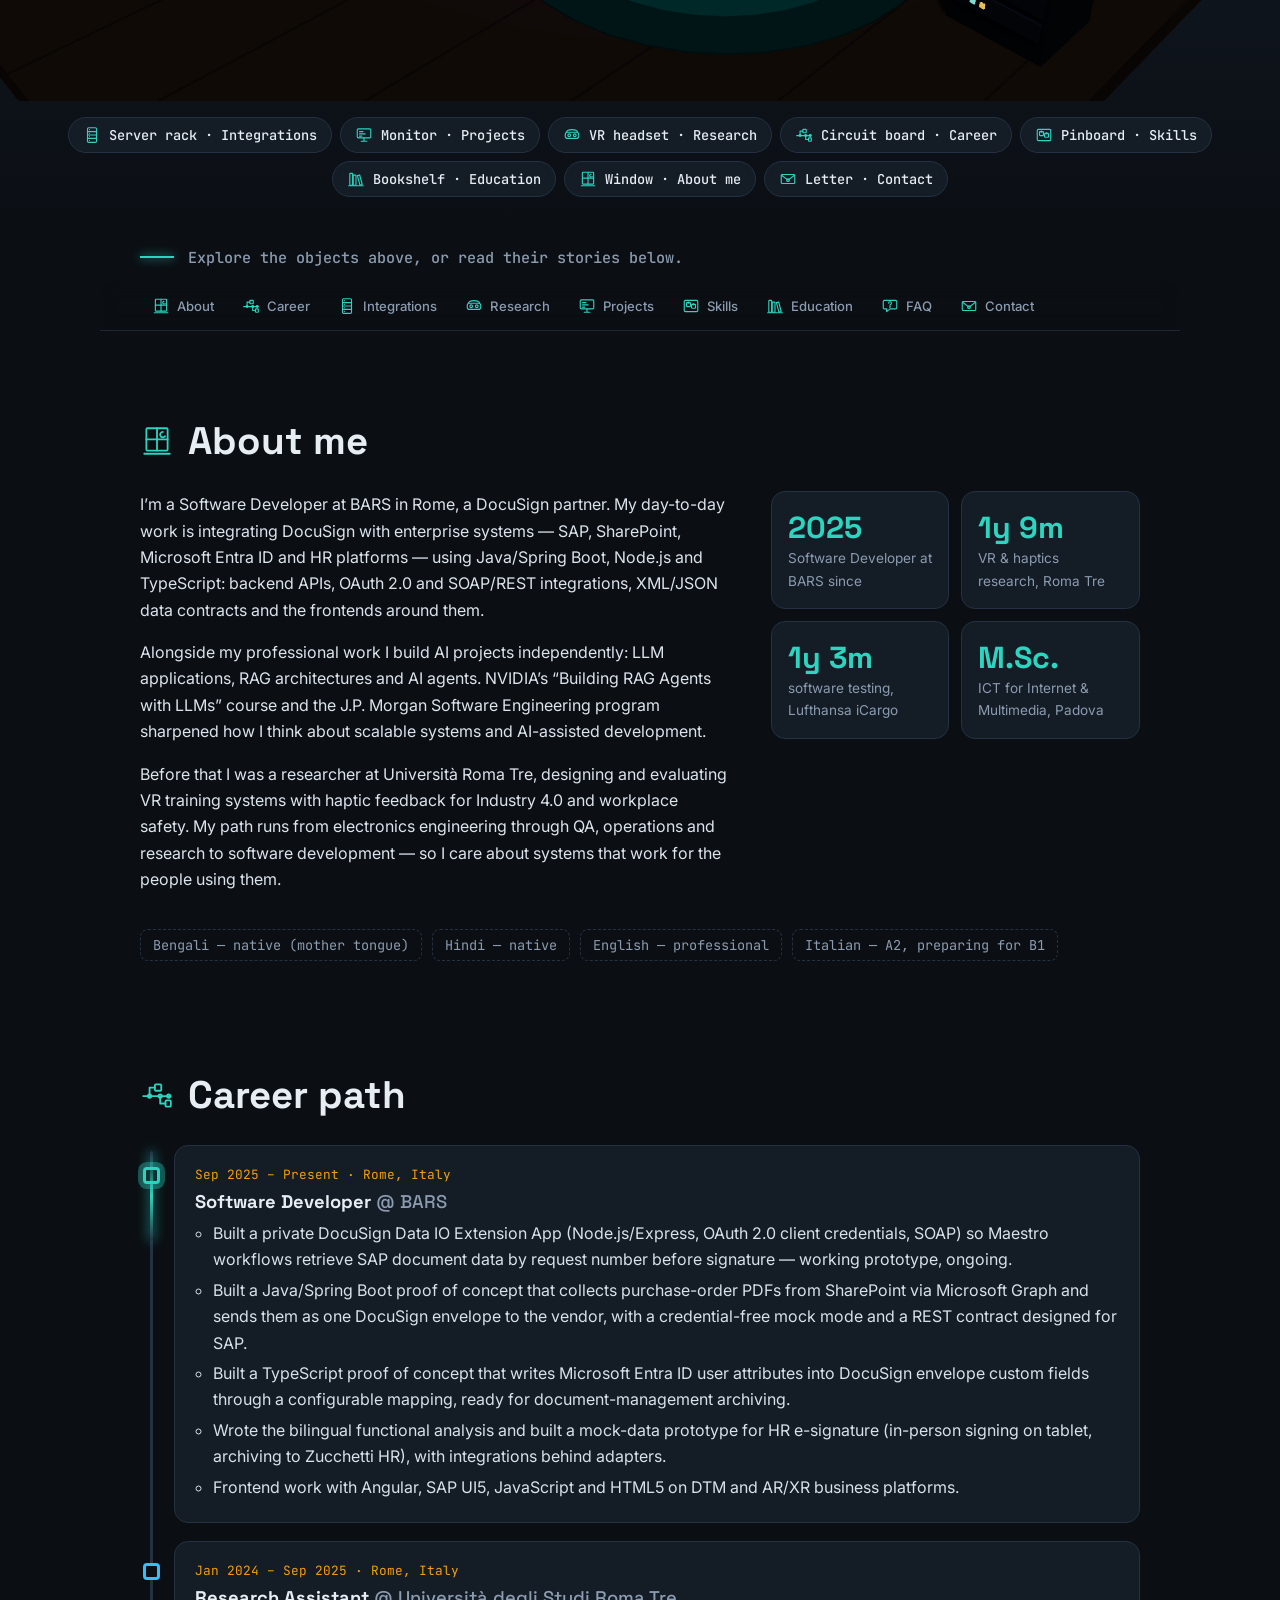
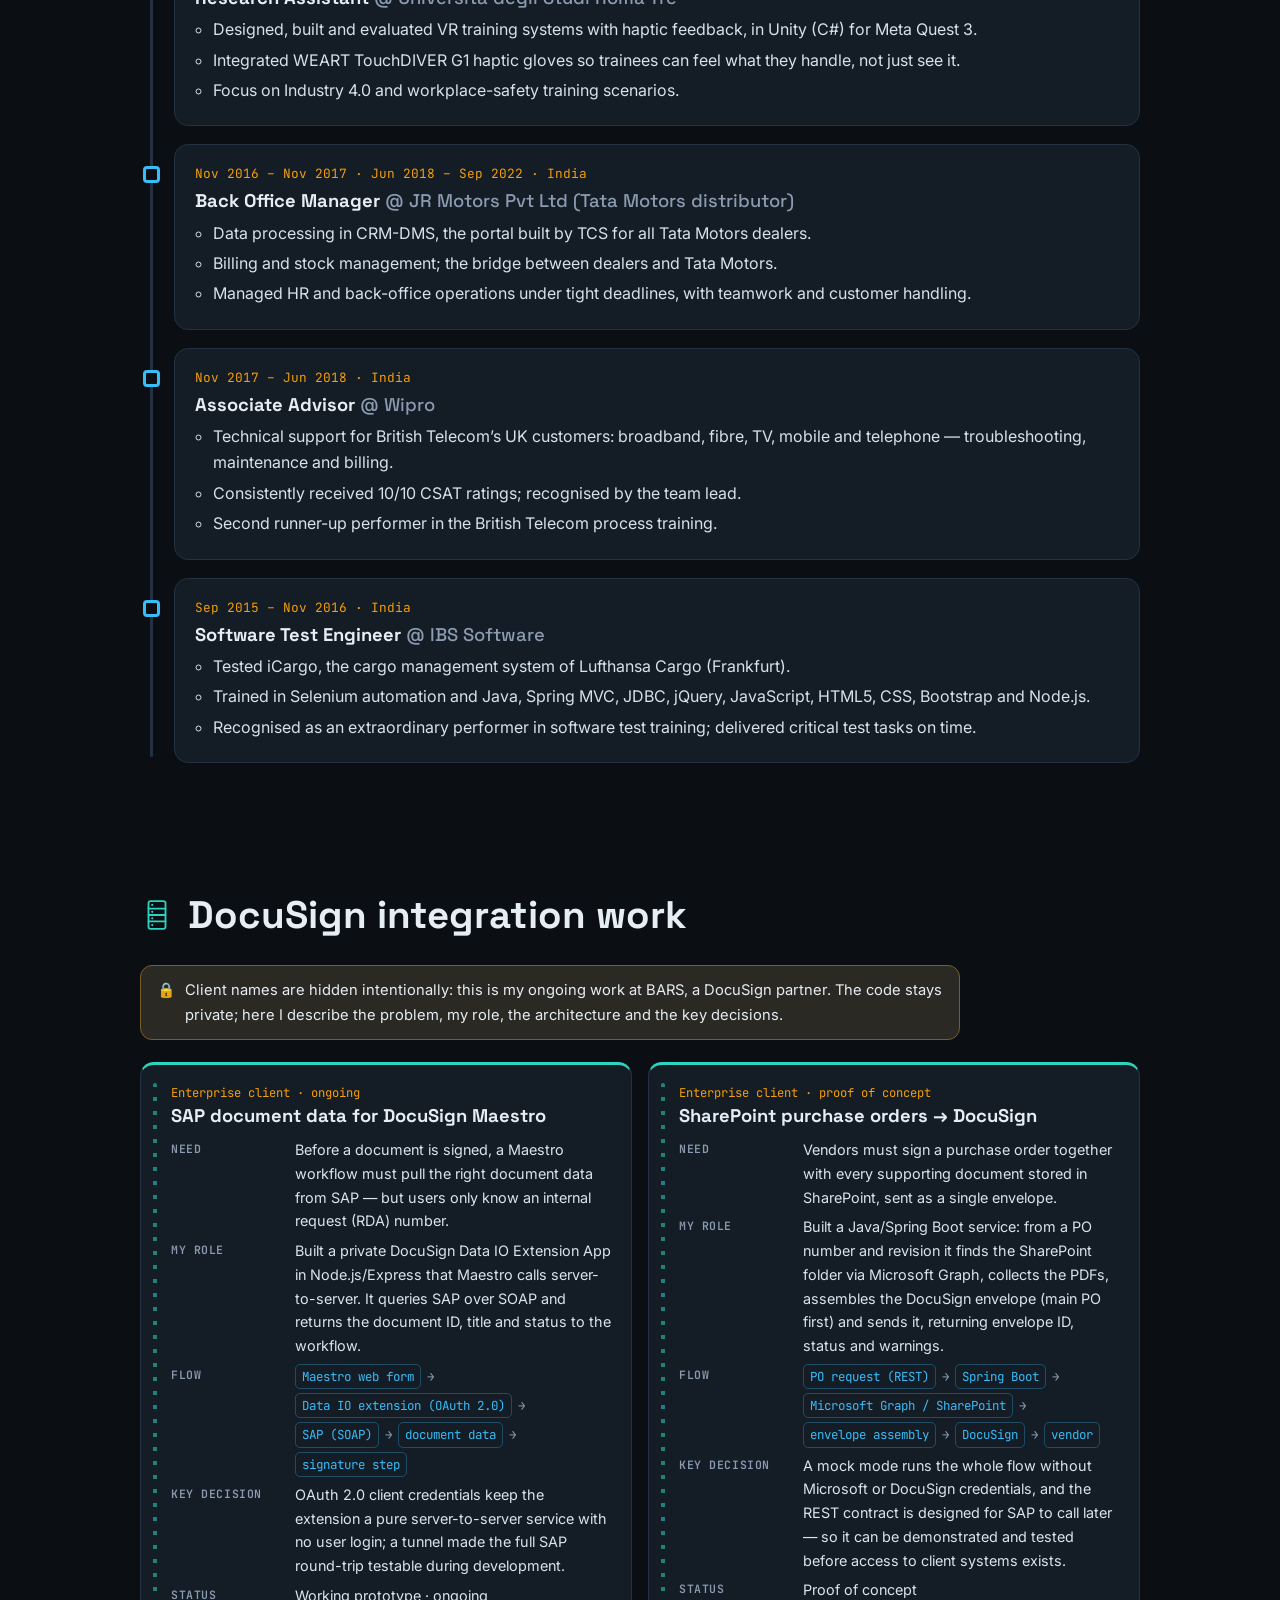
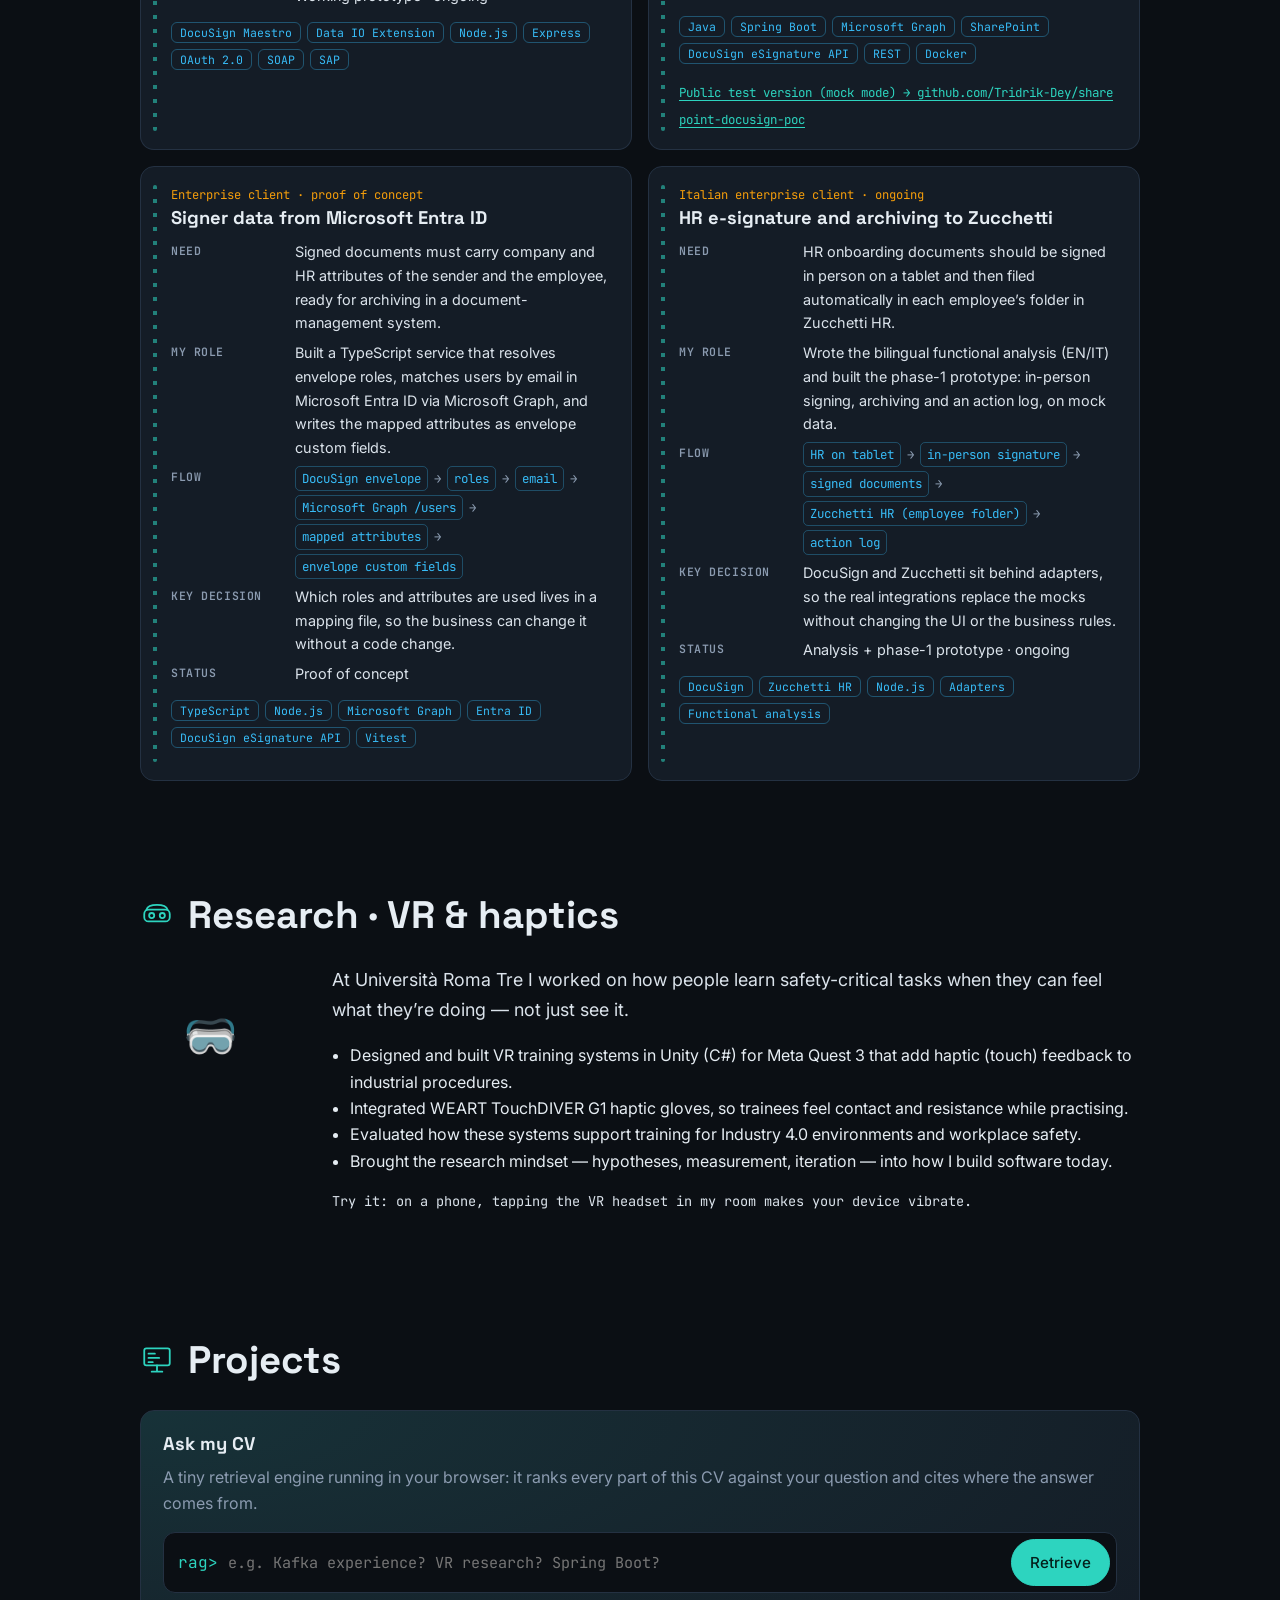
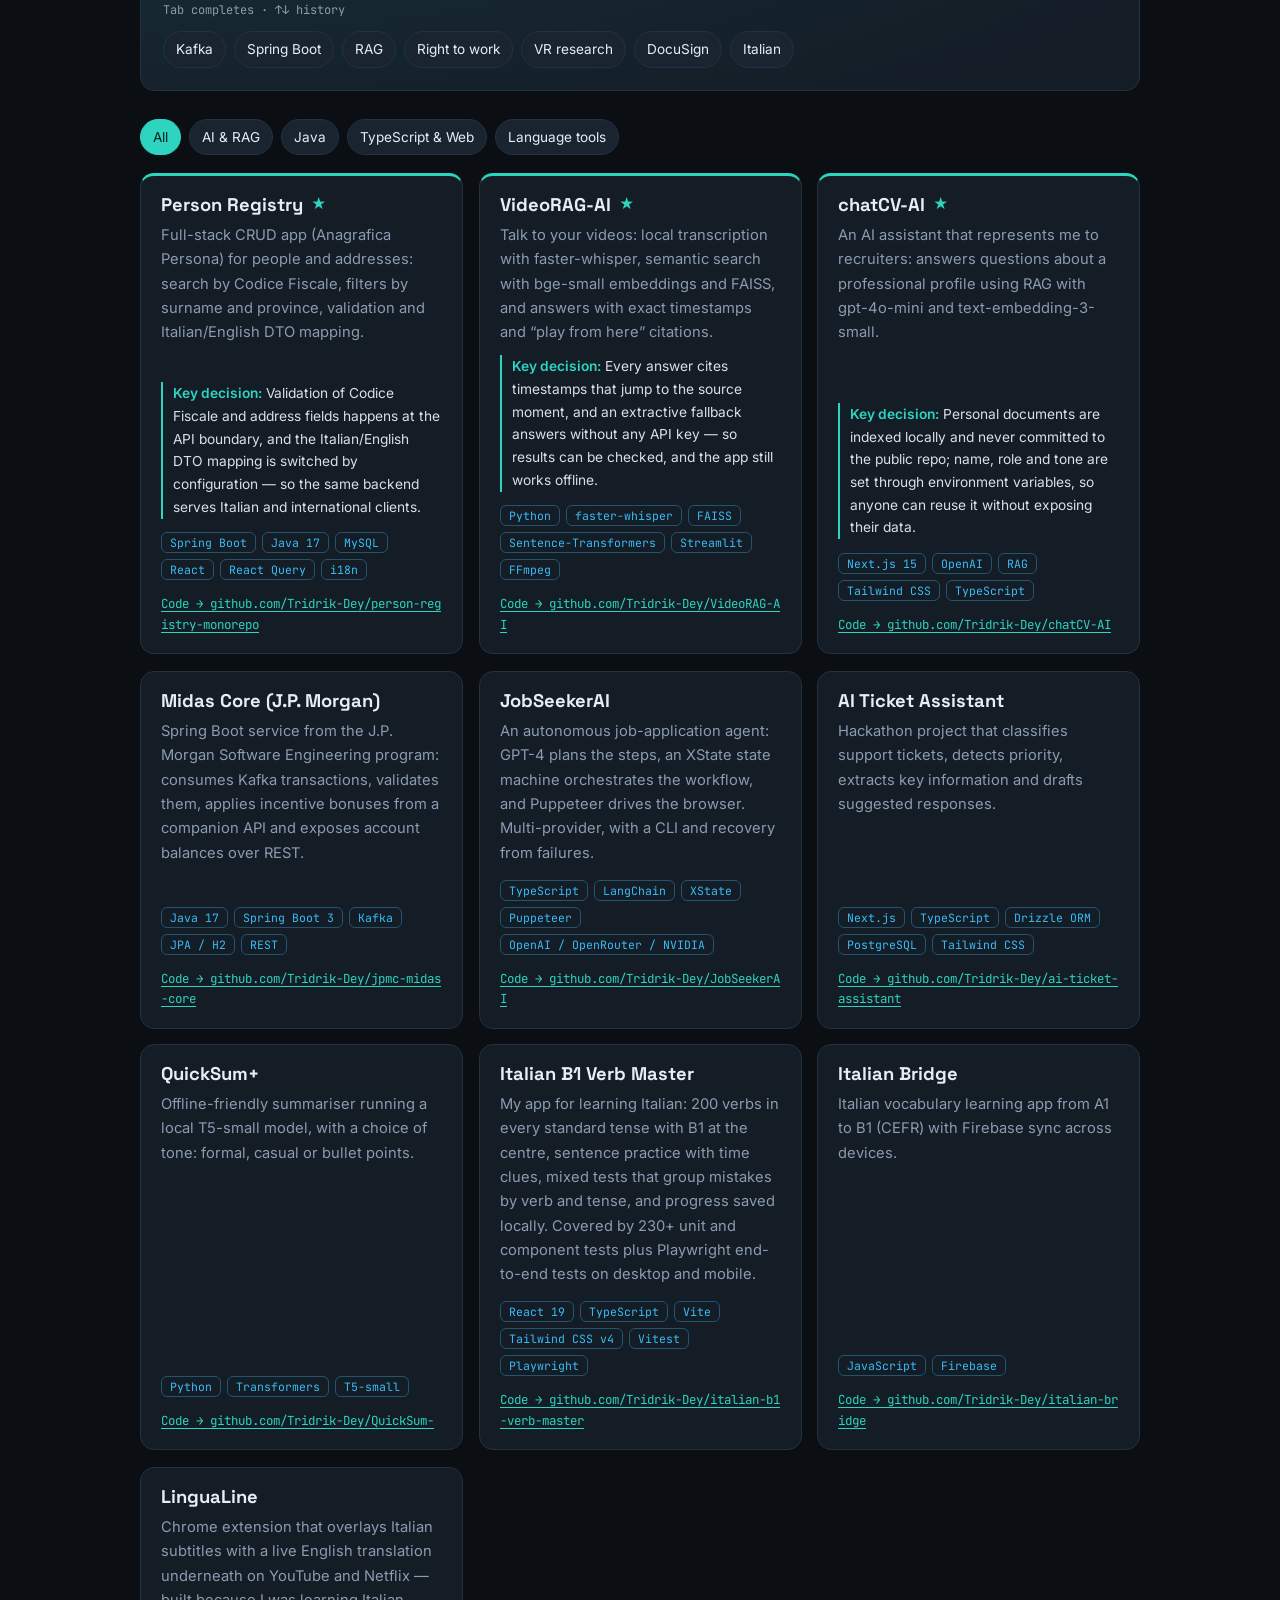
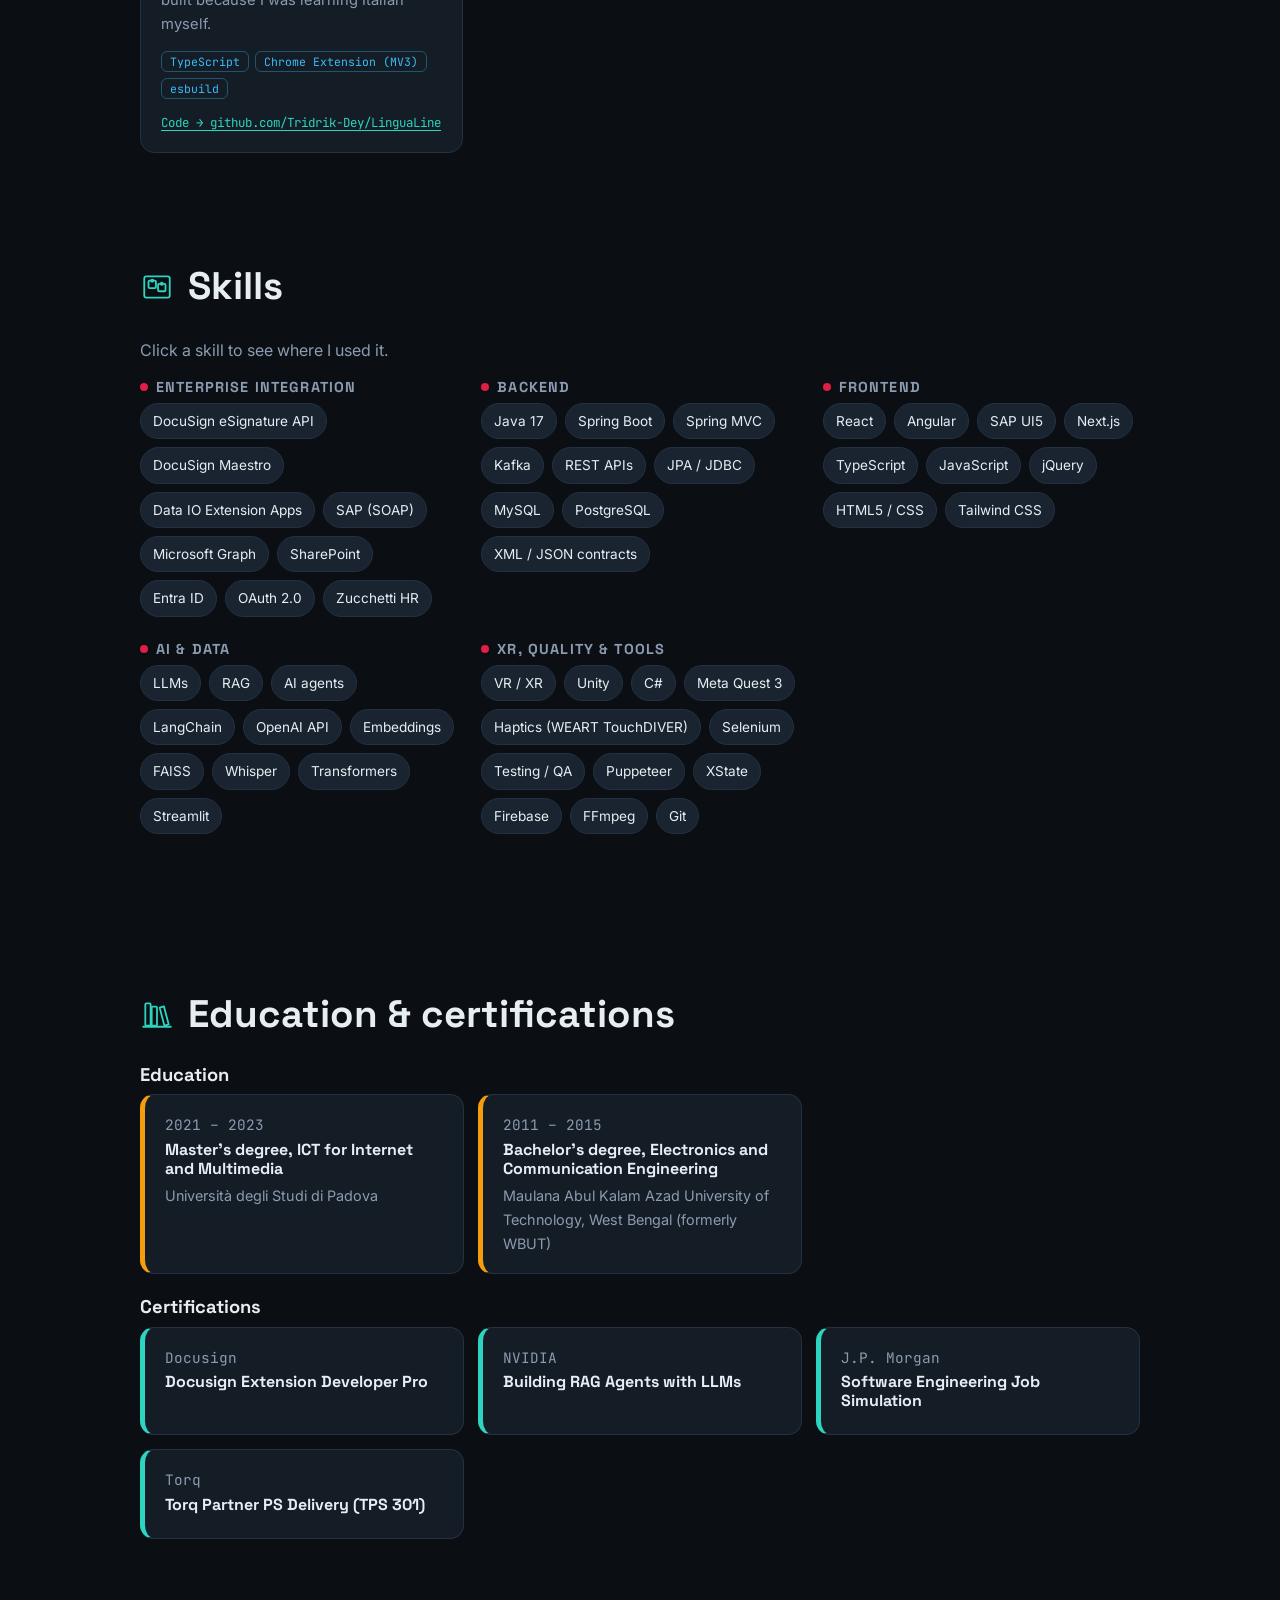
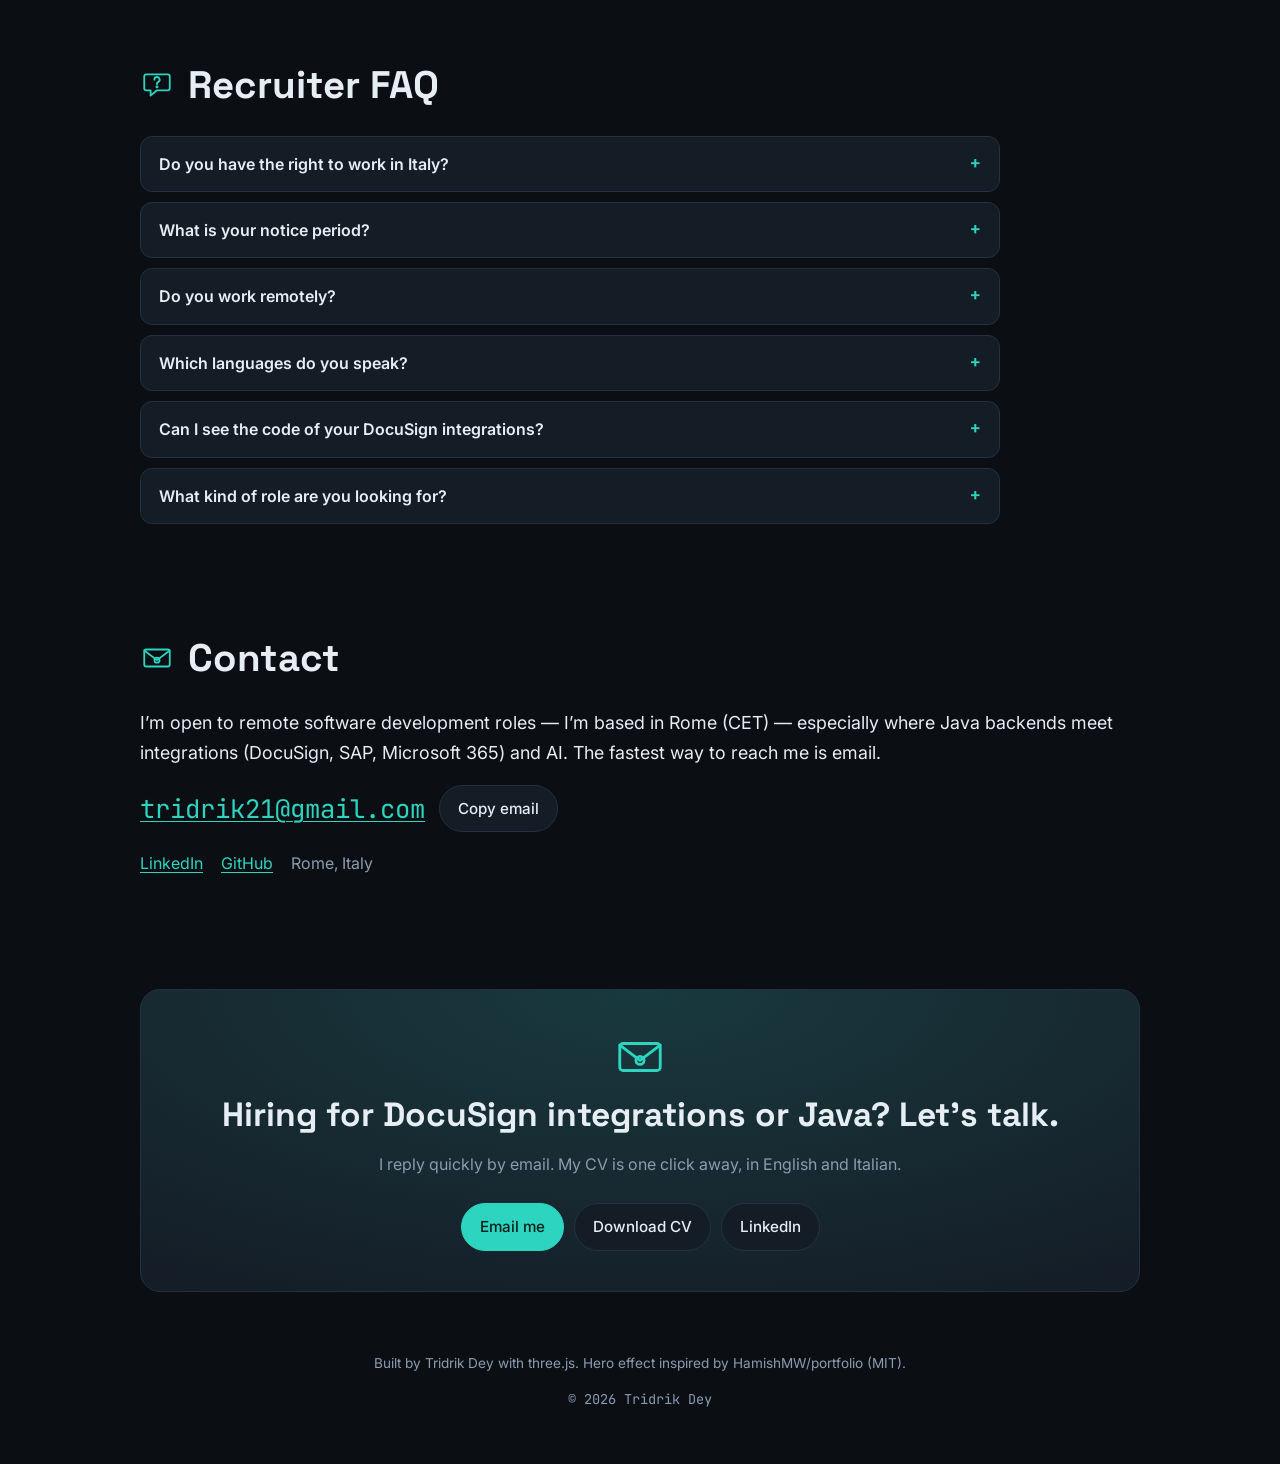
==== commit 7507d130: "Distinguish Bengali (mother tongue) from Hindi (native) Co-Authored-By: Claude Opus 5.5 <noreply@ant" ====
--- a/index.html
+++ b/index.html
@@ -61,7 +61,7 @@
       <a class="btn" href="mailto:tridrik21@gmail.com">Email me</a>
     </div>
     <dl class="brief" id="brief" aria-label="Recruiter brief" data-chunk data-kind="profile" data-title="Recruiter brief" data-section="Profile" data-tags="right-to-work work-permit availability notice-period location remote languages english italian bengali hindi">
-      <div><dt>Right to work</dt><dd>Italy ✓ (working in Rome)</dd></div><div><dt>Notice period</dt><dd>Flexible</dd></div><div><dt>Where</dt><dd>Remote only · based in Rome (CET)</dd></div><div><dt>Languages</dt><dd>Bengali, Hindi (native) · English (professional) · Italian A2 → B1</dd></div>
+      <div><dt>Right to work</dt><dd>Italy ✓ (working in Rome)</dd></div><div><dt>Notice period</dt><dd>Flexible</dd></div><div><dt>Where</dt><dd>Remote only · based in Rome (CET)</dd></div><div><dt>Languages</dt><dd>Bengali (mother tongue) · Hindi (native) · English (professional) · Italian A2 → B1</dd></div>
     </dl>
     <p class="hero-meta"><span class="dot" aria-hidden="true"></span>Open to remote roles · Rome, Italy ·
       <a href="https://github.com/Tridrik-Dey" rel="me">GitHub</a> · <a href="https://www.linkedin.com/in/tridrik-dey" rel="me">LinkedIn</a></p>
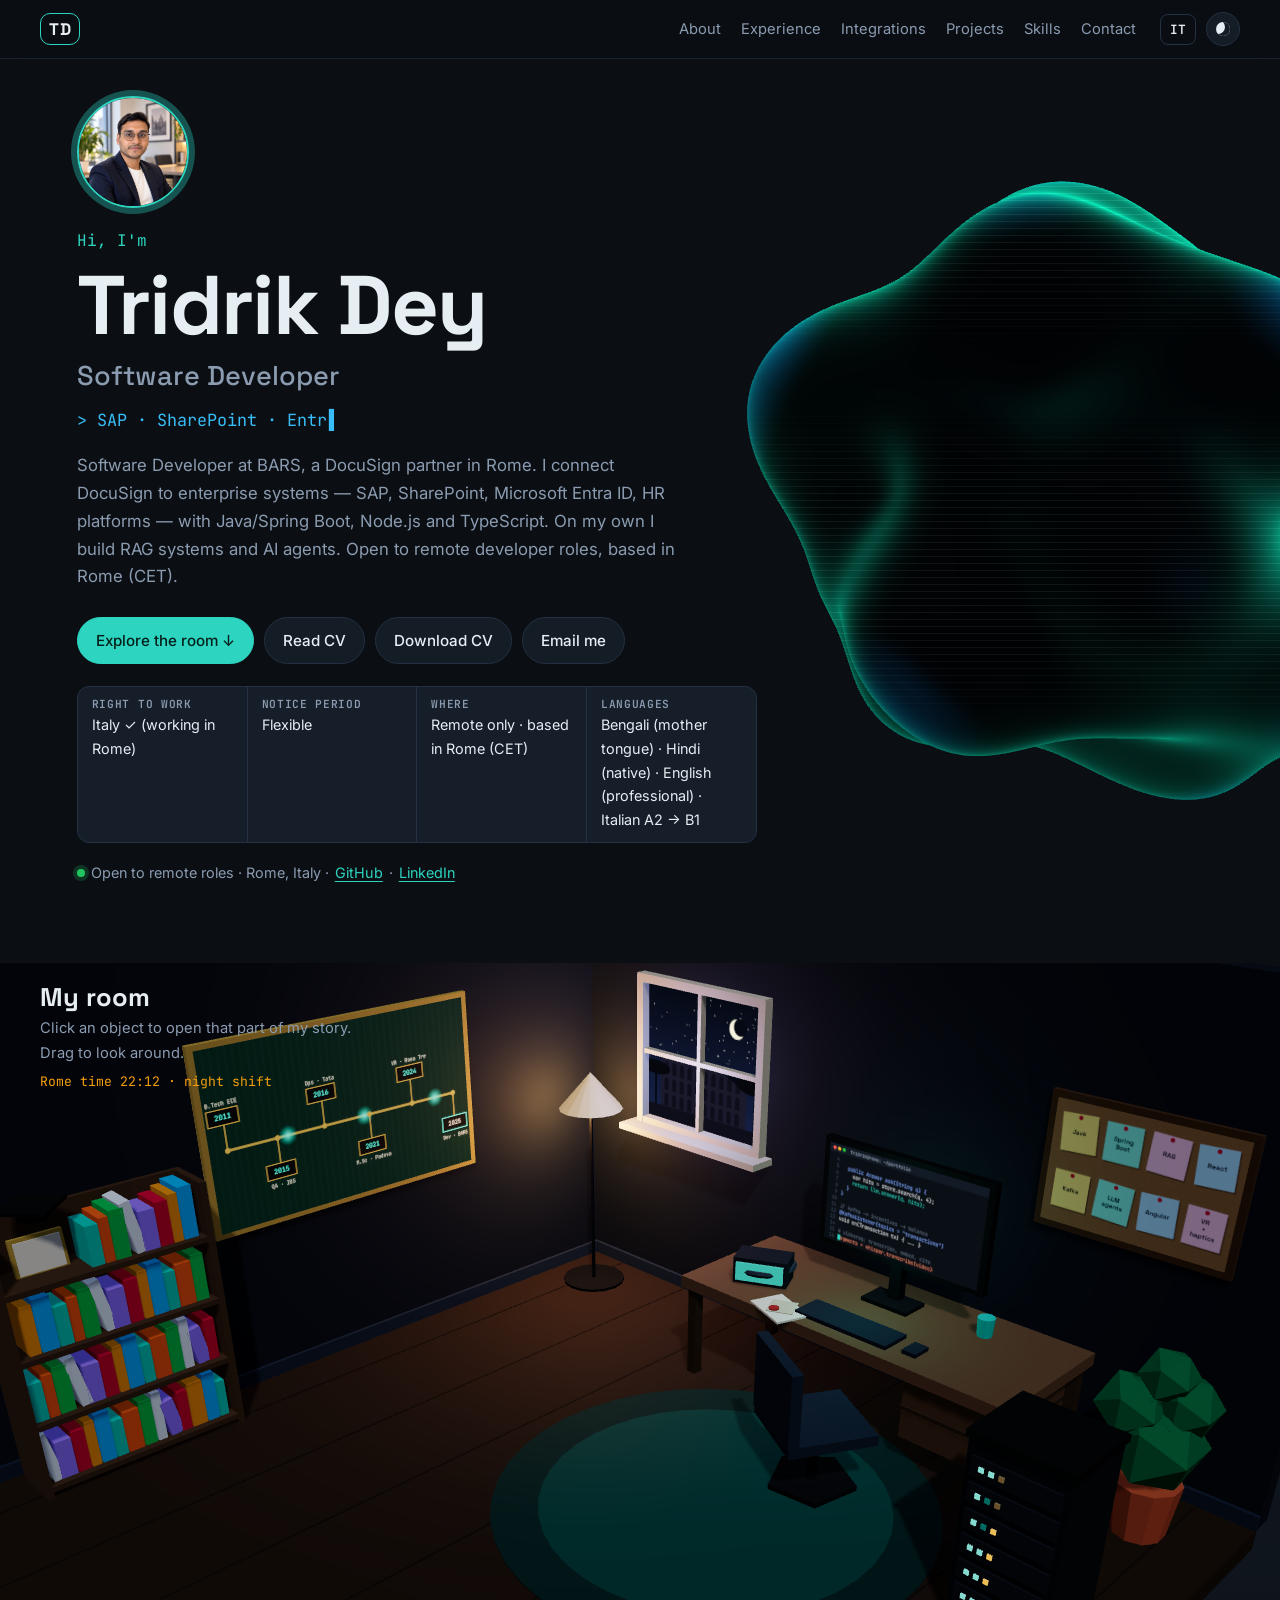
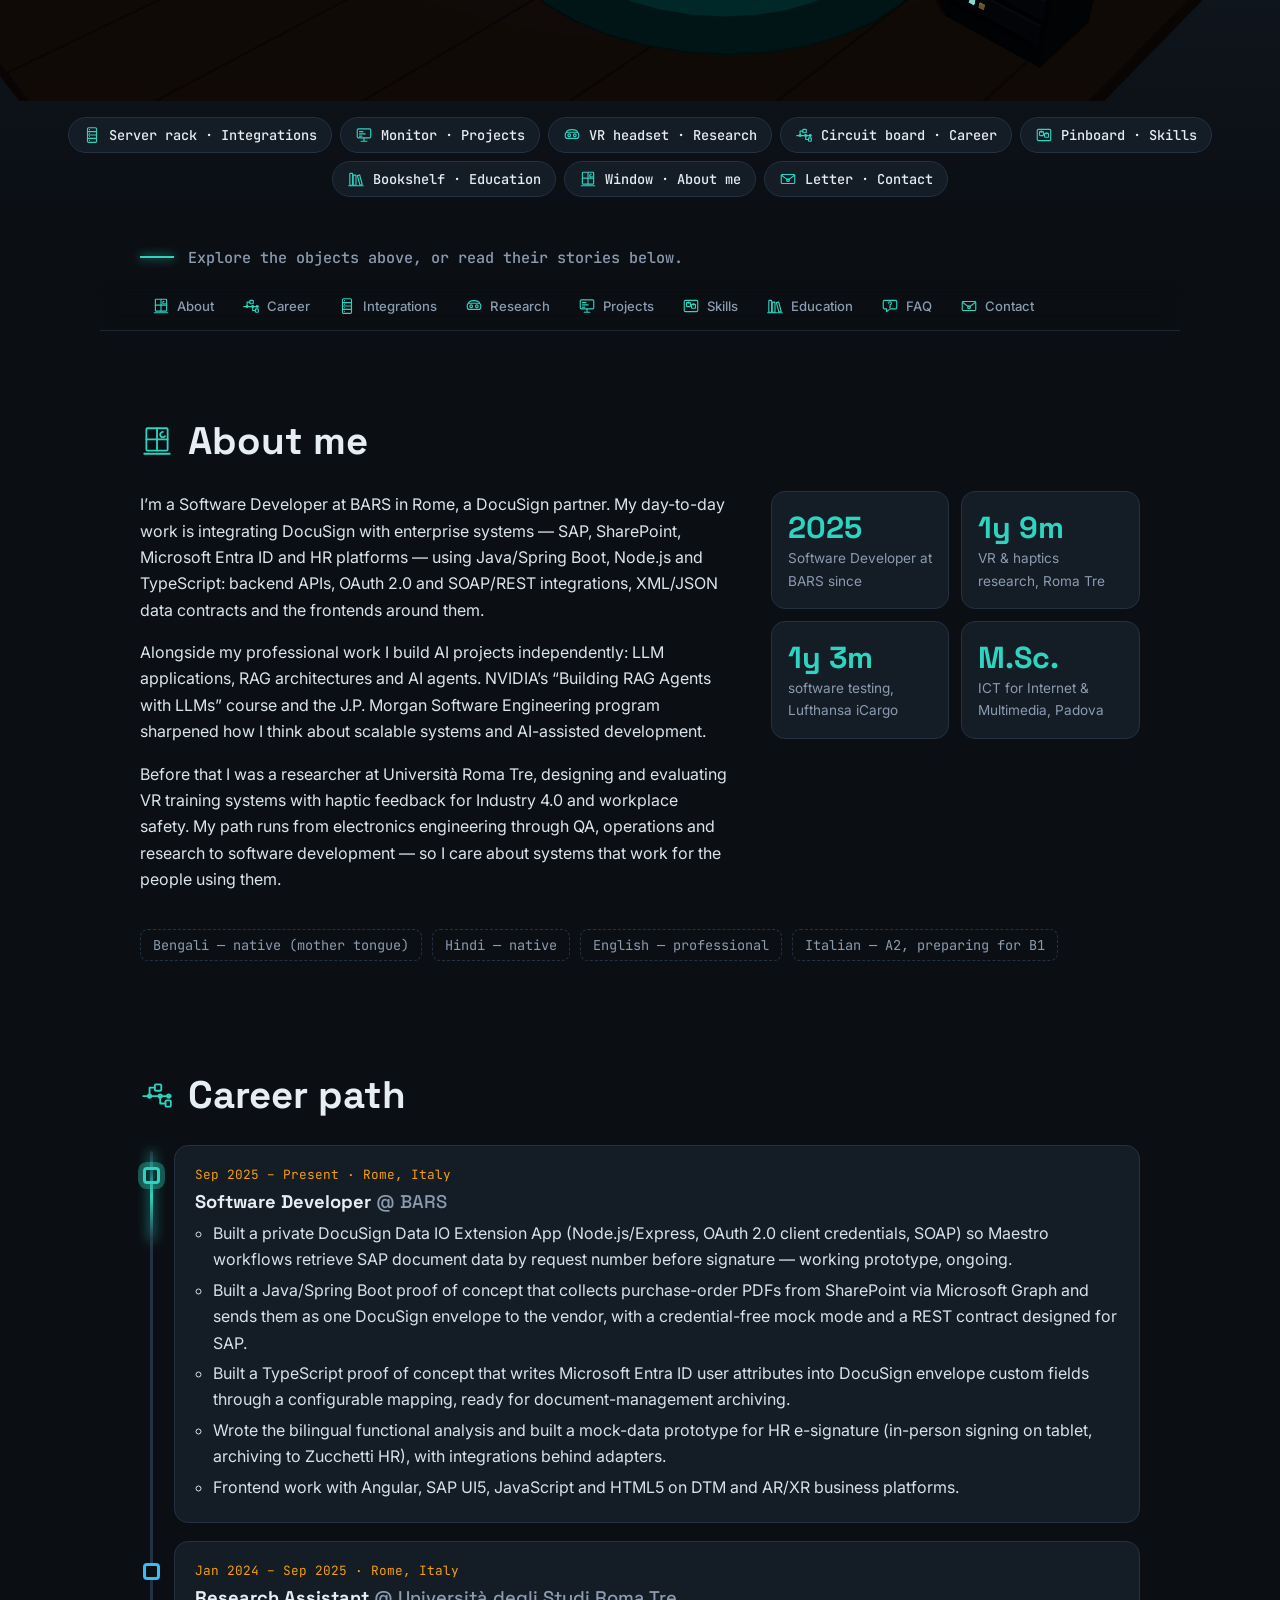
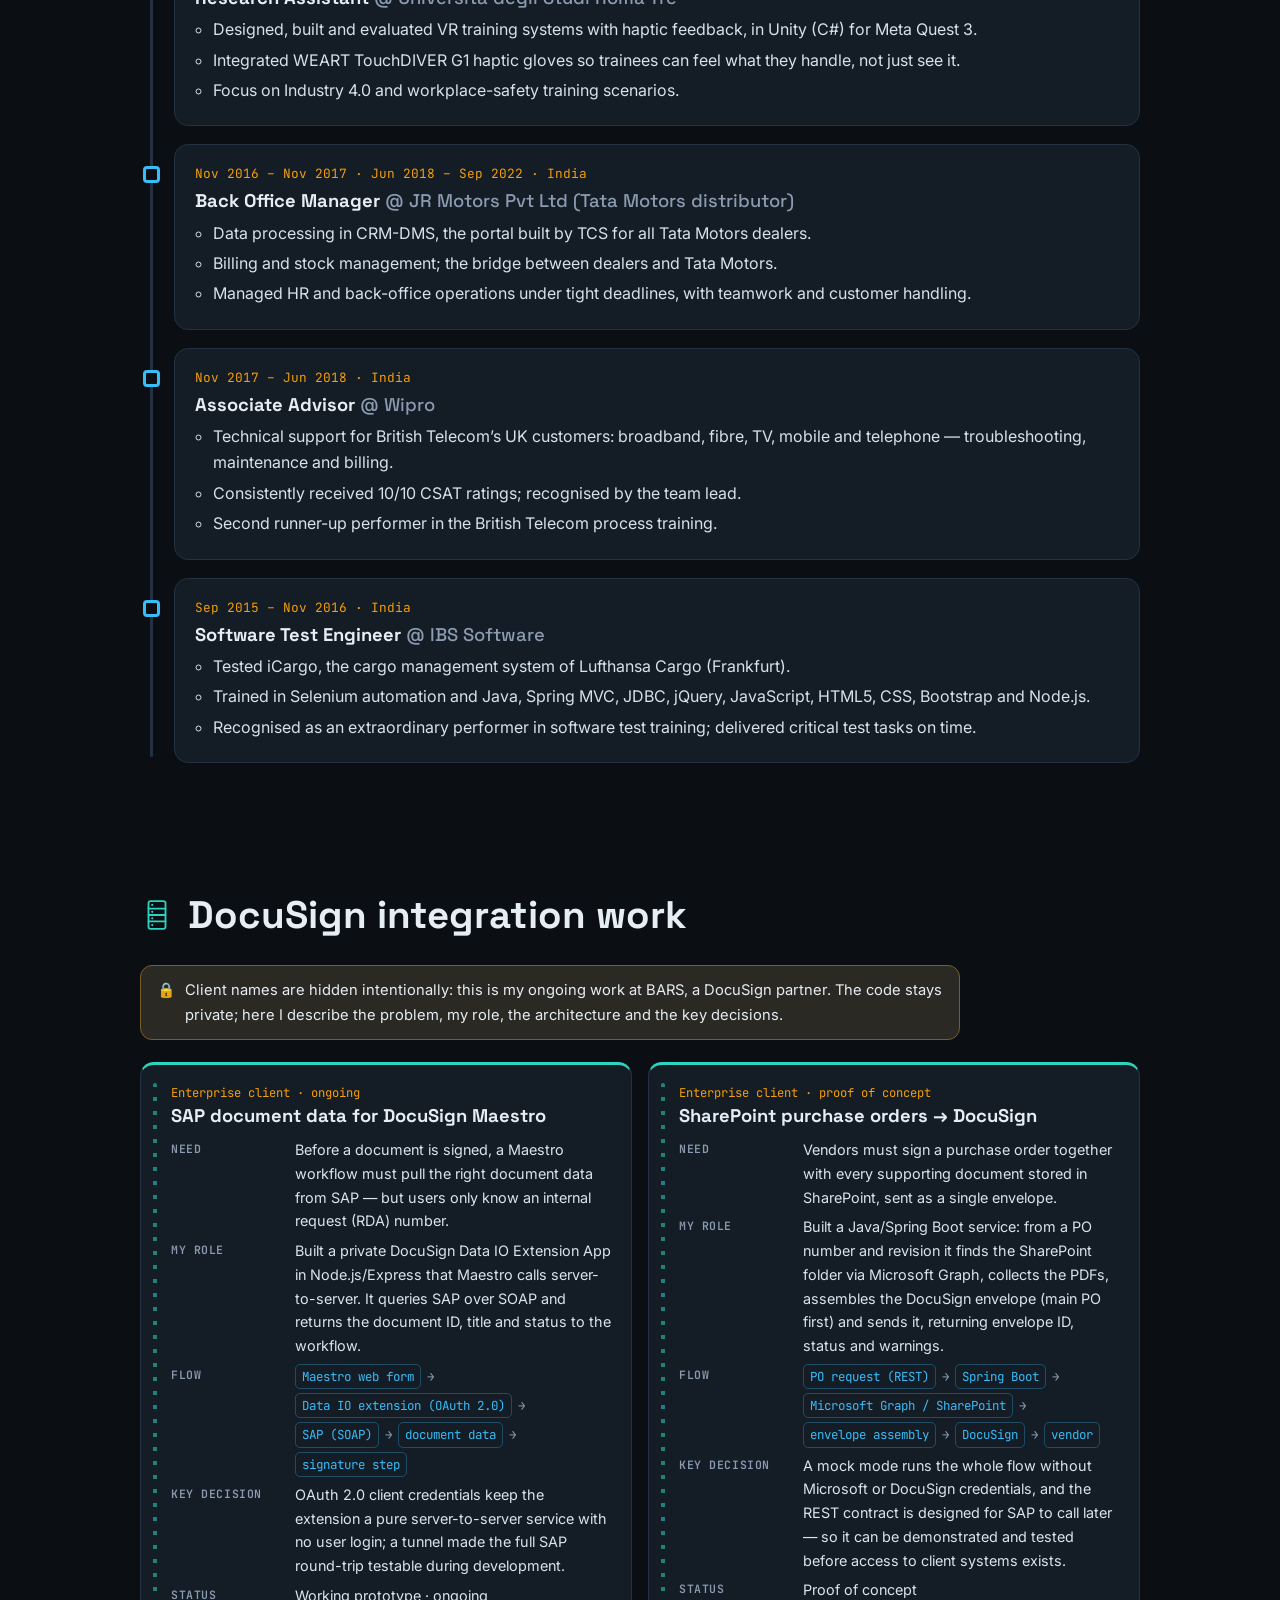
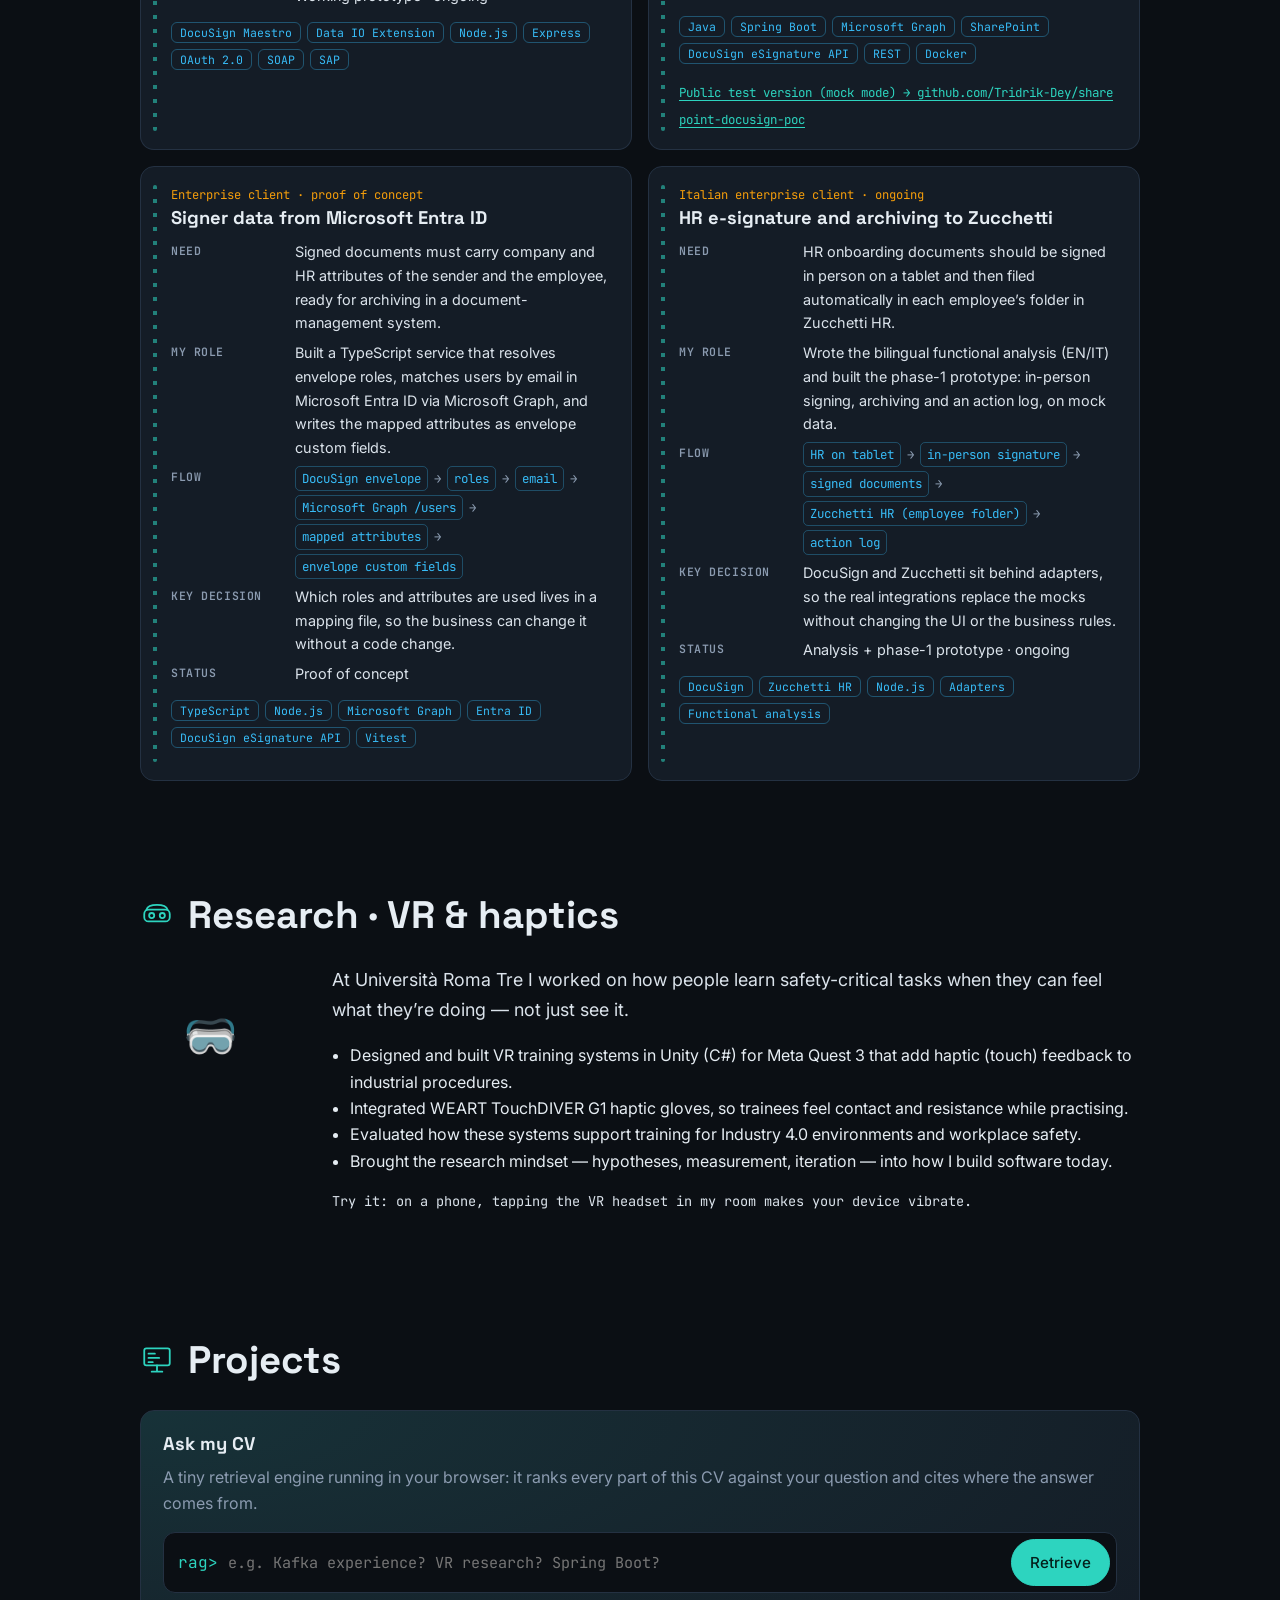
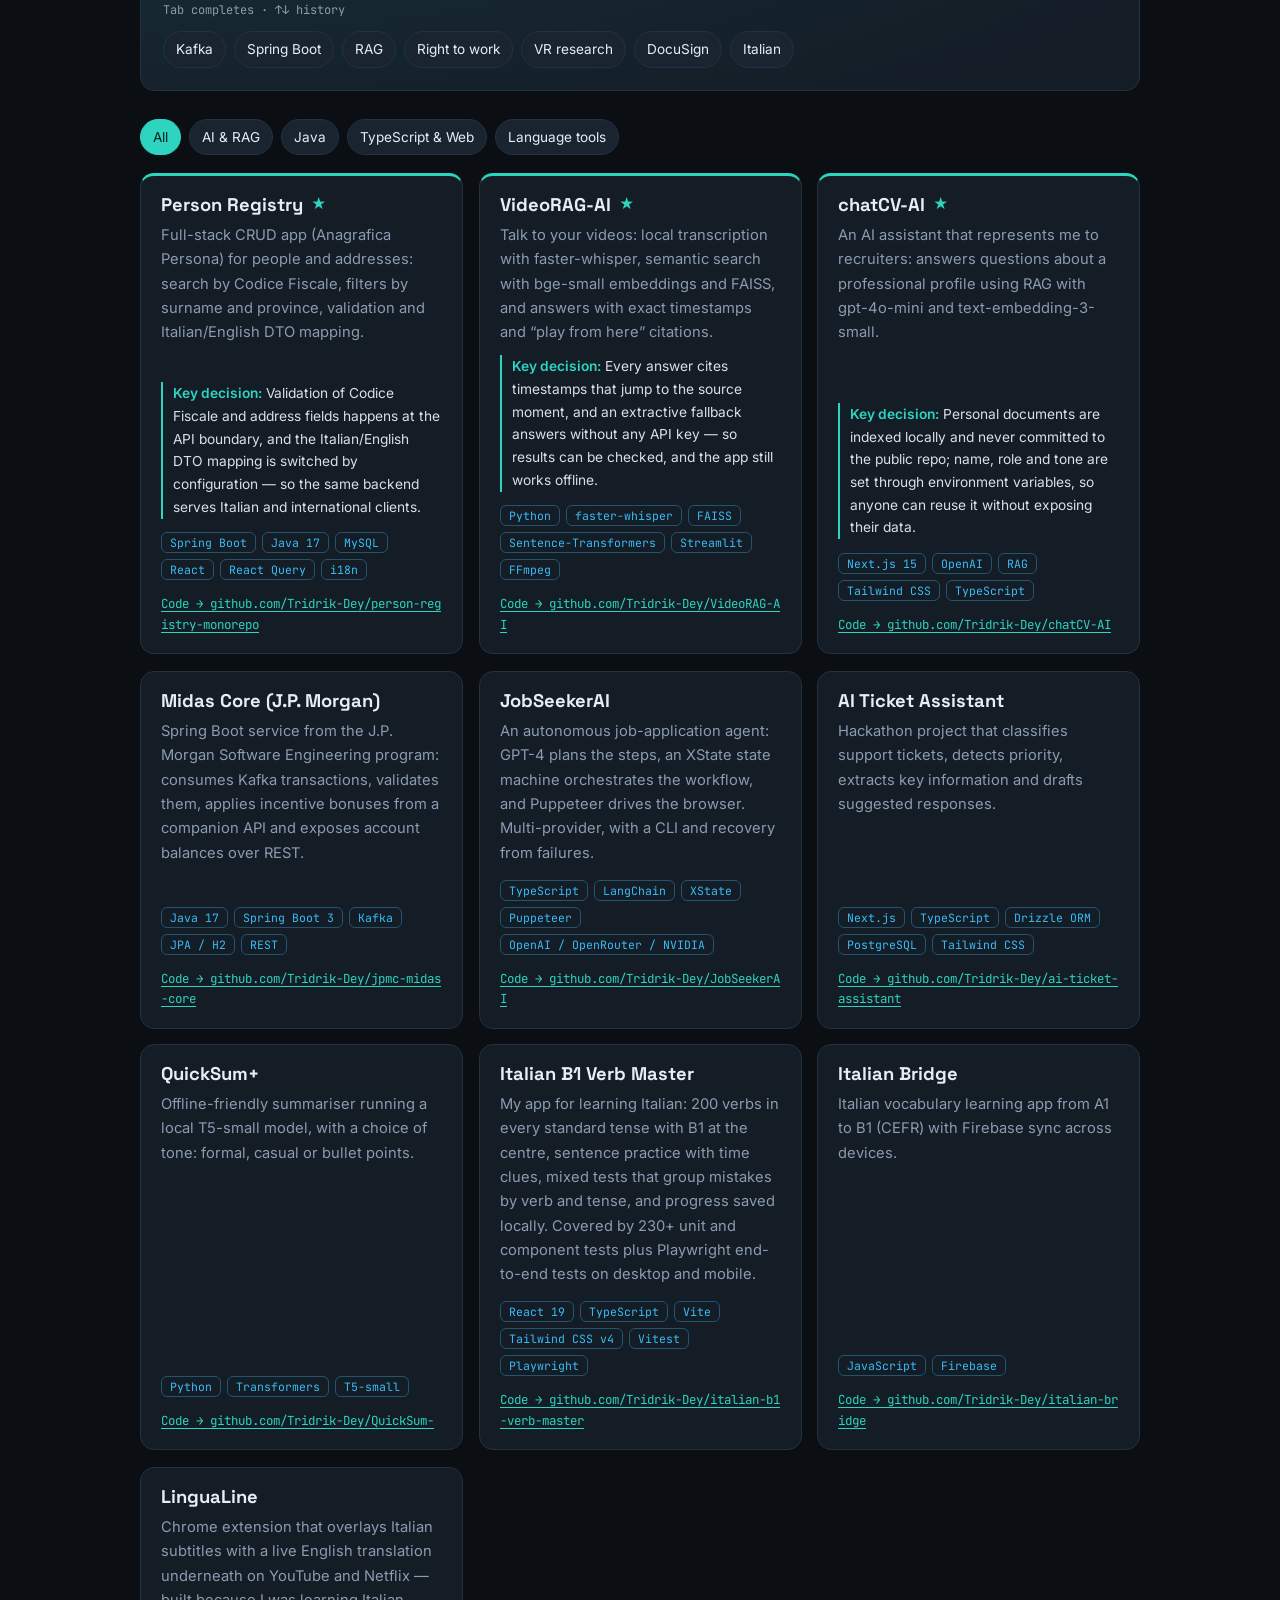
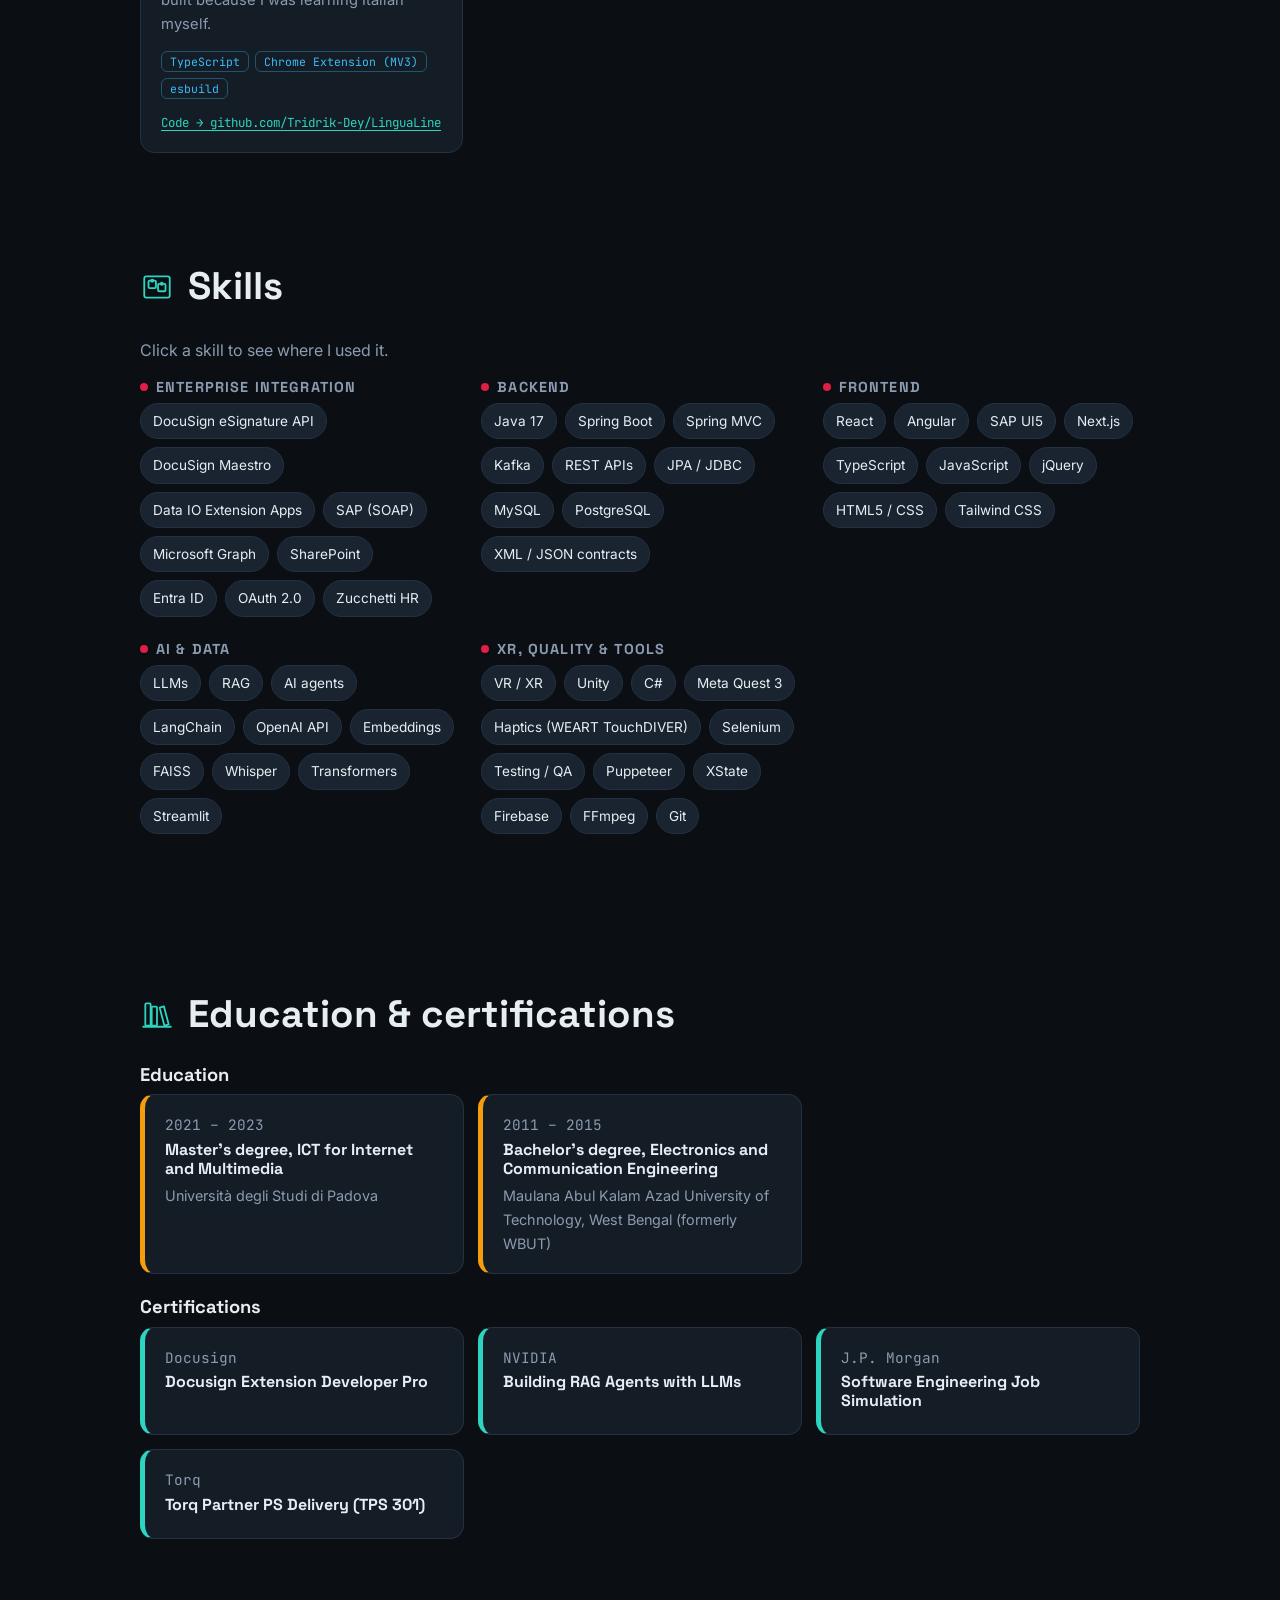
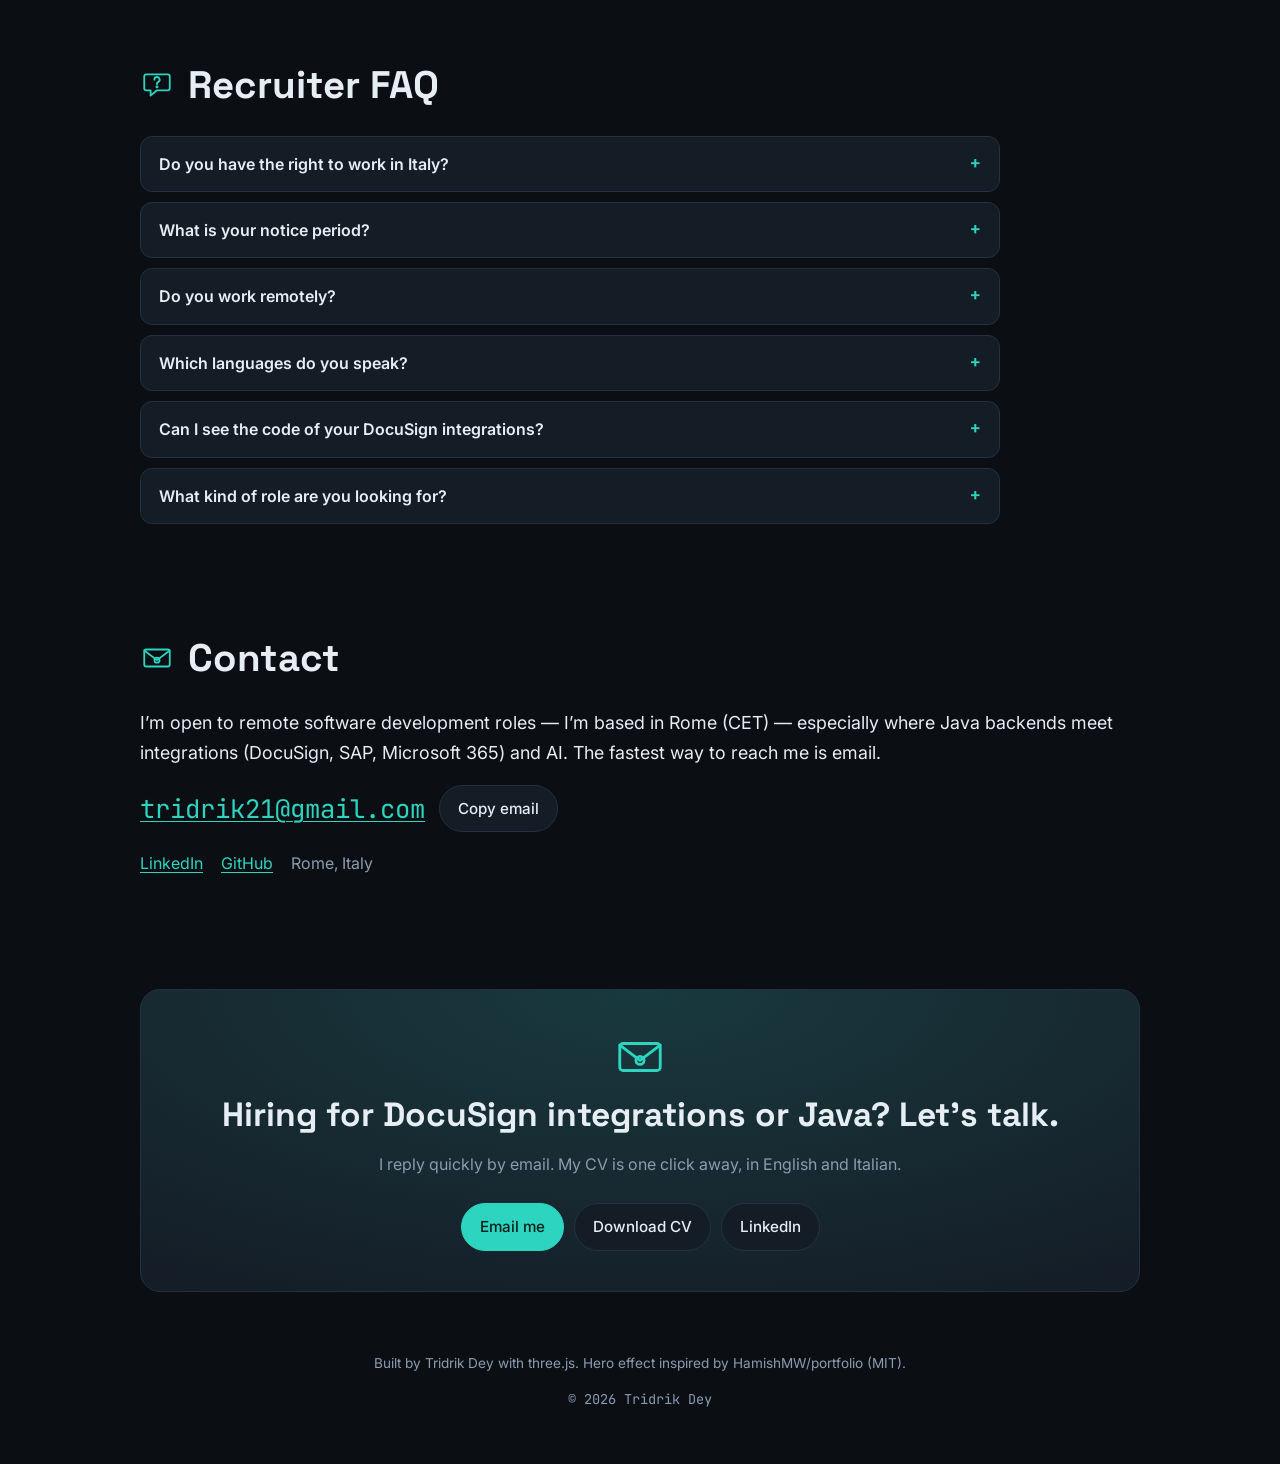
==== commit 7103c941: "Faster first screen on phones: non-blocking fonts, 3D starts on first interaction Mobile Lighthouse " ====
--- a/index.html
+++ b/index.html
@@ -28,7 +28,9 @@
 <link rel="icon" href="assets/favicon.svg" type="image/svg+xml">
 <link rel="preconnect" href="https://fonts.googleapis.com">
 <link rel="preconnect" href="https://fonts.gstatic.com" crossorigin>
-<link href="https://fonts.googleapis.com/css2?family=Inter:wght@400;500;600&family=JetBrains+Mono:wght@400;600&family=Space+Grotesk:wght@500;700&display=swap" rel="stylesheet">
+<!-- Fonts load without blocking the first paint; system fonts show until they arrive. -->
+<link rel="preload" as="style" href="https://fonts.googleapis.com/css2?family=Inter:wght@400;500;600&family=JetBrains+Mono:wght@400;600&family=Space+Grotesk:wght@500;700&display=swap" onload="this.onload=null;this.rel='stylesheet'">
+<noscript><link rel="stylesheet" href="https://fonts.googleapis.com/css2?family=Inter:wght@400;500;600&family=JetBrains+Mono:wght@400;600&family=Space+Grotesk:wght@500;700&display=swap"></noscript>
 <link rel="stylesheet" href="assets/css/style.css">
 <script>document.documentElement.classList.replace('no-js','js');try{var s=localStorage.getItem('theme');if(s)document.documentElement.dataset.theme=s}catch(e){}</script>
 <script type="application/ld+json">{"@context":"https://schema.org","@type":"ProfilePage","dateModified":"2026-10-31","inLanguage":"en","mainEntity":{"@type":"Person","@id":"https://tridrik-dey.github.io/#person","name":"Tridrik Dey","jobTitle":"Software Developer","description":"Software Developer at BARS in Rome, a DocuSign partner, integrating DocuSign with SAP, SharePoint, Microsoft Entra ID and HR systems using Java/Spring Boot, Node.js and TypeScript. Also builds RAG and AI-agent projects.","email":"mailto:tridrik21@gmail.com","image":"https://tridrik-dey.github.io/assets/photo.jpg","url":"https://tridrik-dey.github.io/","address":{"@type":"PostalAddress","addressLocality":"Rome","addressCountry":"IT"},"worksFor":{"@type":"Organization","name":"BARS"},"alumniOf":[{"@type":"CollegeOrUniversity","name":"Università degli Studi di Padova"},{"@type":"CollegeOrUniversity","name":"Maulana Abul Kalam Azad University of Technology, West Bengal (formerly WBUT)"}],"hasCredential":[{"@type":"EducationalOccupationalCredential","name":"Docusign Extension Developer Pro","recognizedBy":{"@type":"Organization","name":"Docusign"}},{"@type":"EducationalOccupationalCredential","name":"Building RAG Agents with LLMs","recognizedBy":{"@type":"Organization","name":"NVIDIA"}},{"@type":"EducationalOccupationalCredential","name":"Software Engineering Job Simulation","recognizedBy":{"@type":"Organization","name":"J.P. Morgan"}},{"@type":"EducationalOccupationalCredential","name":"Torq Partner PS Delivery (TPS 301)","recognizedBy":{"@type":"Organization","name":"Torq"}}],"knowsAbout":["DocuSign eSignature API","DocuSign Maestro","Data IO Extension Apps","SAP (SOAP)","Microsoft Graph","SharePoint","Entra ID","OAuth 2.0","Zucchetti HR","Java 17","Spring Boot","Spring MVC","Kafka","REST APIs","JPA / JDBC","MySQL","PostgreSQL","XML / JSON contracts","React","Angular","SAP UI5","Next.js","TypeScript","JavaScript","jQuery","HTML5 / CSS","Tailwind CSS","LLMs","RAG","AI agents","LangChain","OpenAI API","Embeddings","FAISS","Whisper","Transformers","Streamlit","VR / XR","Unity","C#","Meta Quest 3","Haptics (WEART TouchDIVER)","Selenium","Testing / QA","Puppeteer","XState","Firebase","FFmpeg","Git"],"knowsLanguage":["bn","hi","en","it"],"sameAs":["https://www.linkedin.com/in/tridrik-dey","https://github.com/Tridrik-Dey"]}}</script>
@@ -37,7 +39,7 @@
 <body>
 <a class="skip" href="#about">Skip to content</a>
 <header class="nav">
-  <a class="monogram" href="#hero" aria-label="Tridrik Dey">TD</a>
+  <a class="monogram" href="#hero" aria-label="TD · Tridrik Dey">TD</a>
   <nav class="nav-links" aria-label="Main"><a href="#about">About</a><a href="#experience">Experience</a><a href="#integrations">Integrations</a><a href="#projects">Projects</a><a href="#skills">Skills</a><a href="#contact">Contact</a></nav>
   <div class="nav-tools">
     <a class="lang" href="it/" hreflang="it" lang="it">IT<span class="sr-only"> · Italiano</span></a>
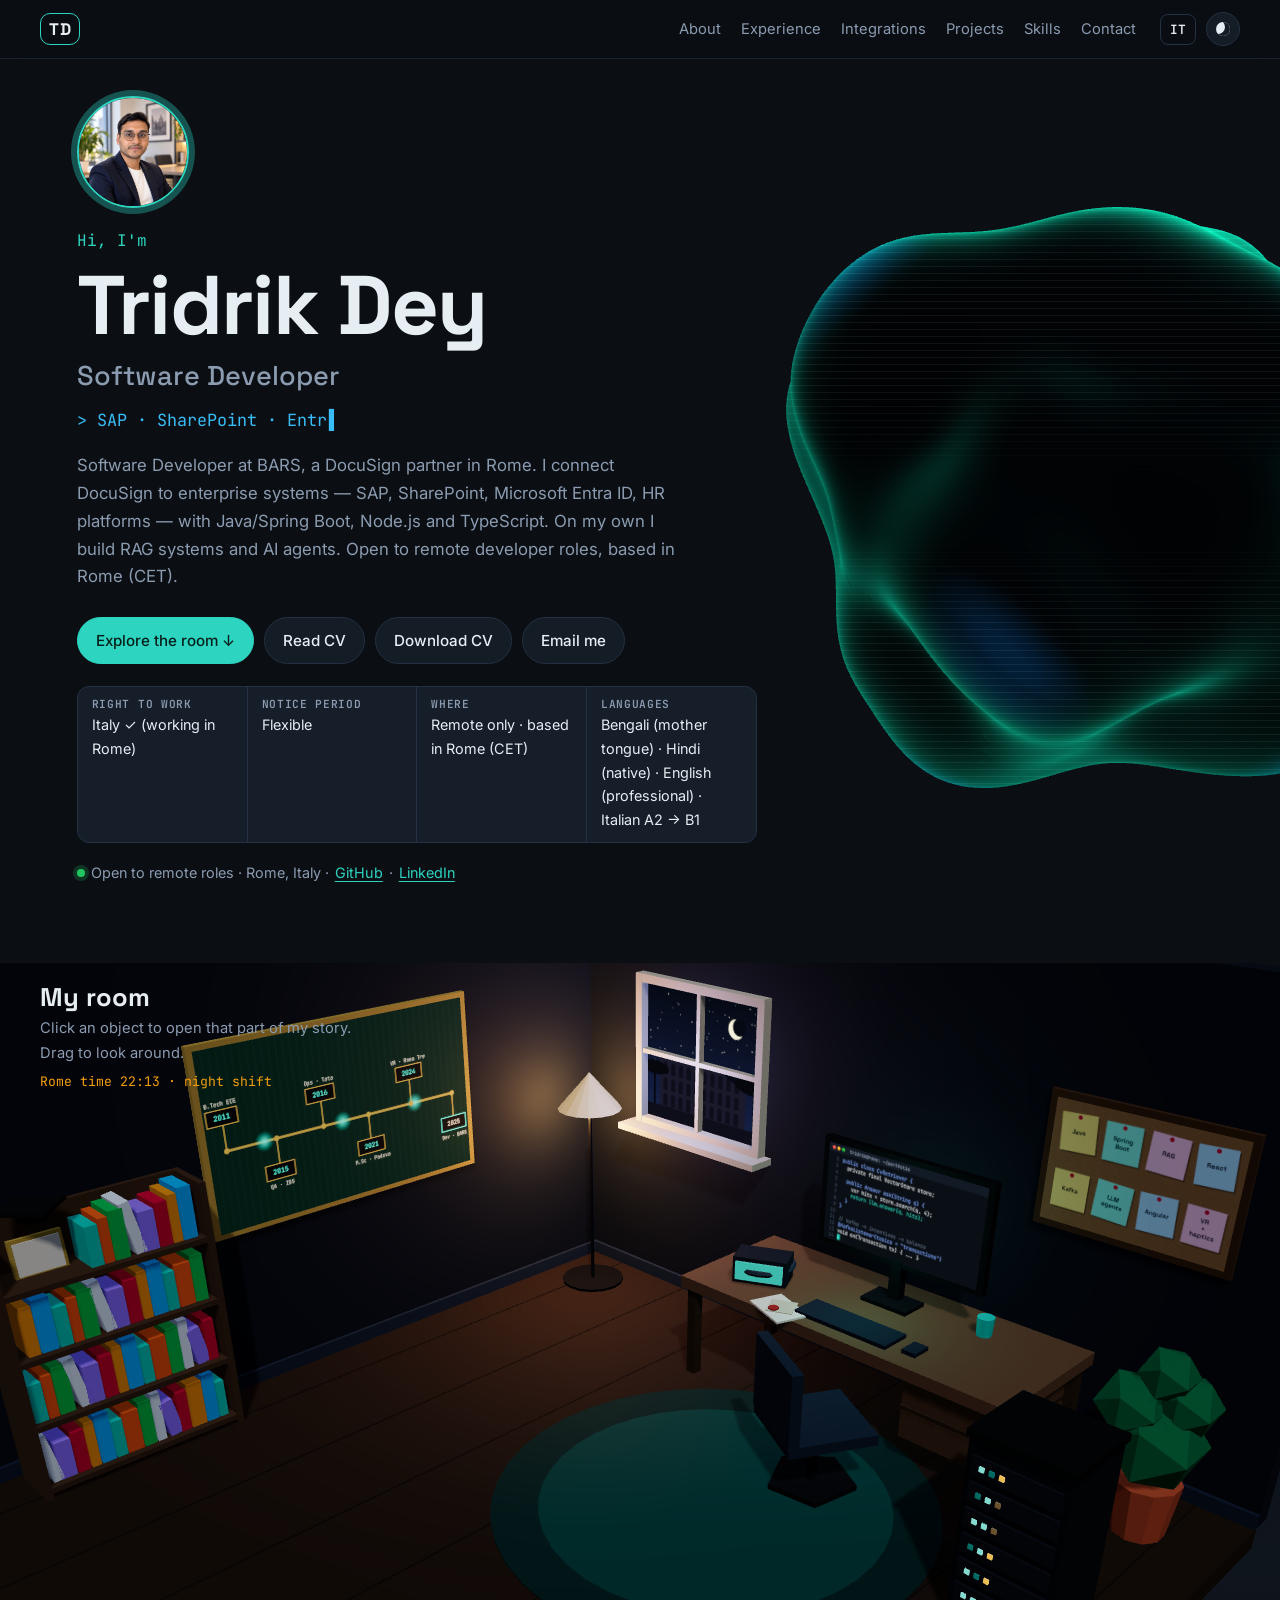
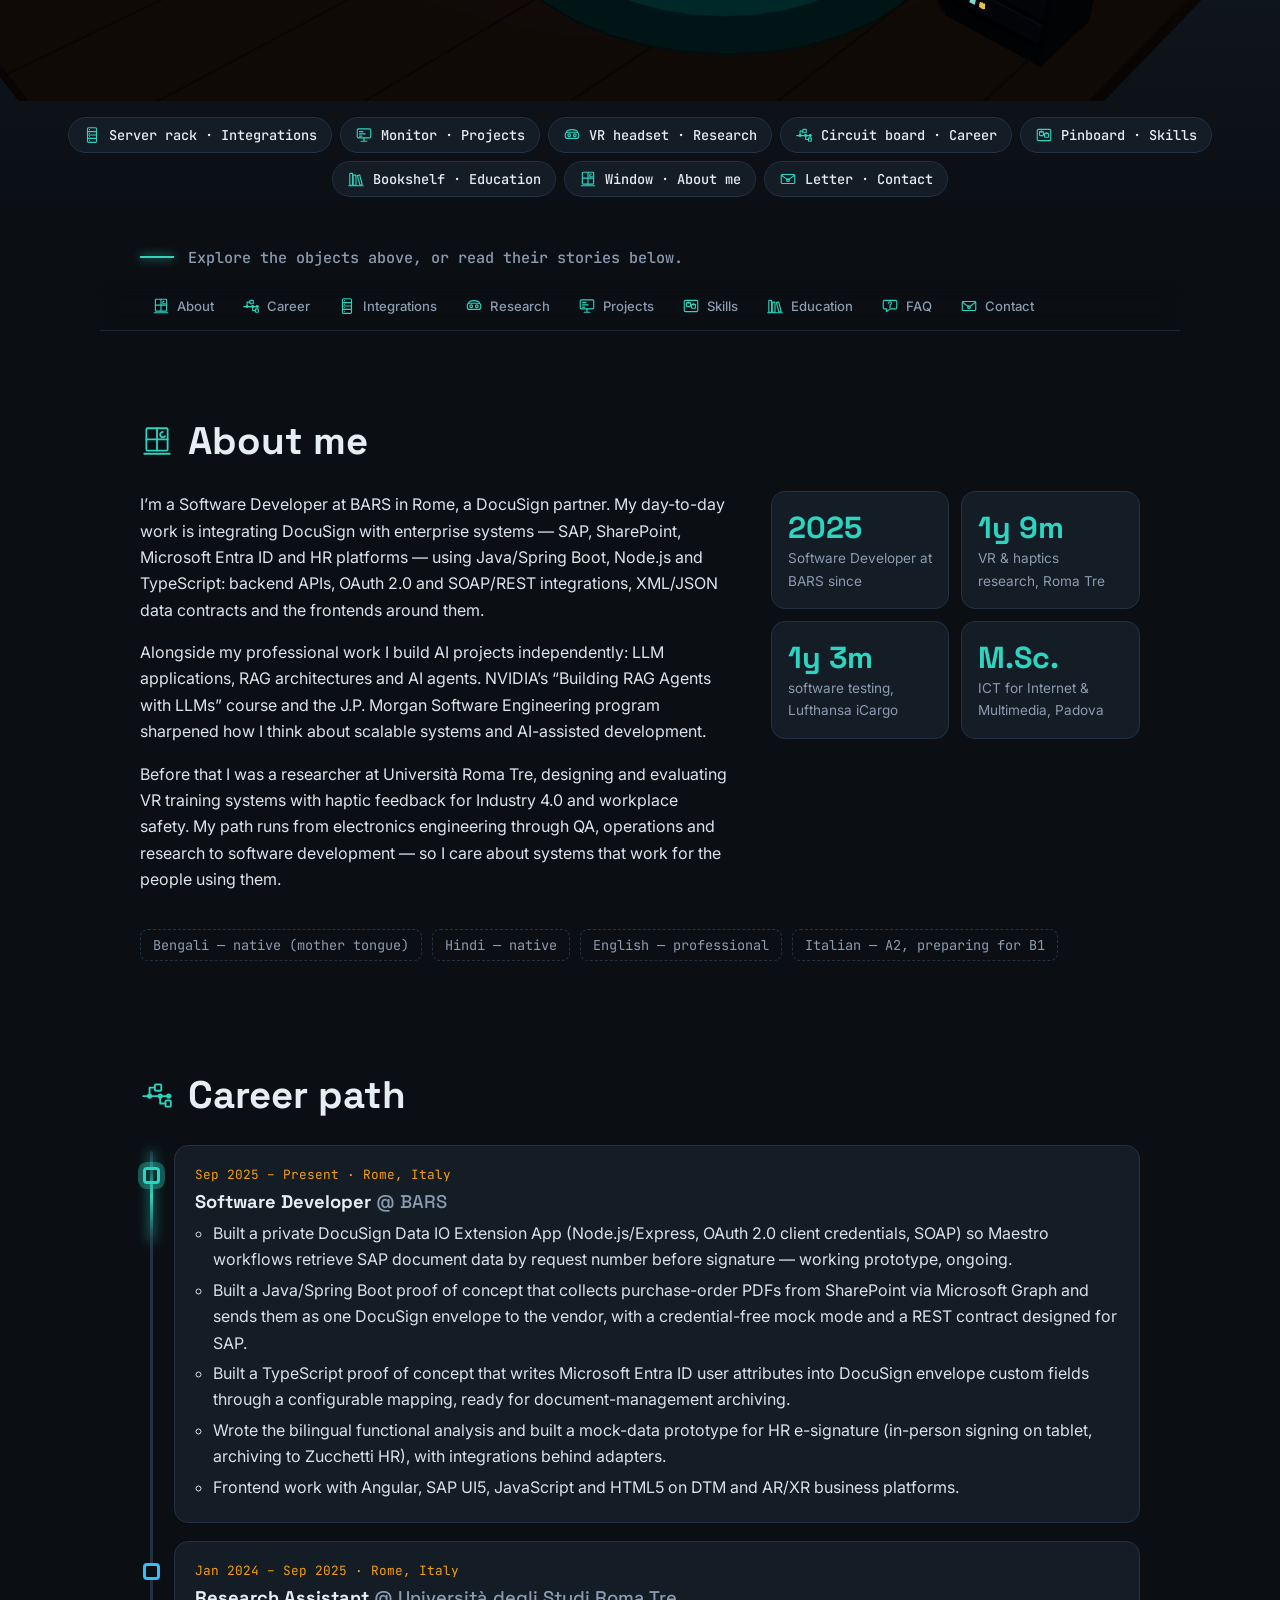
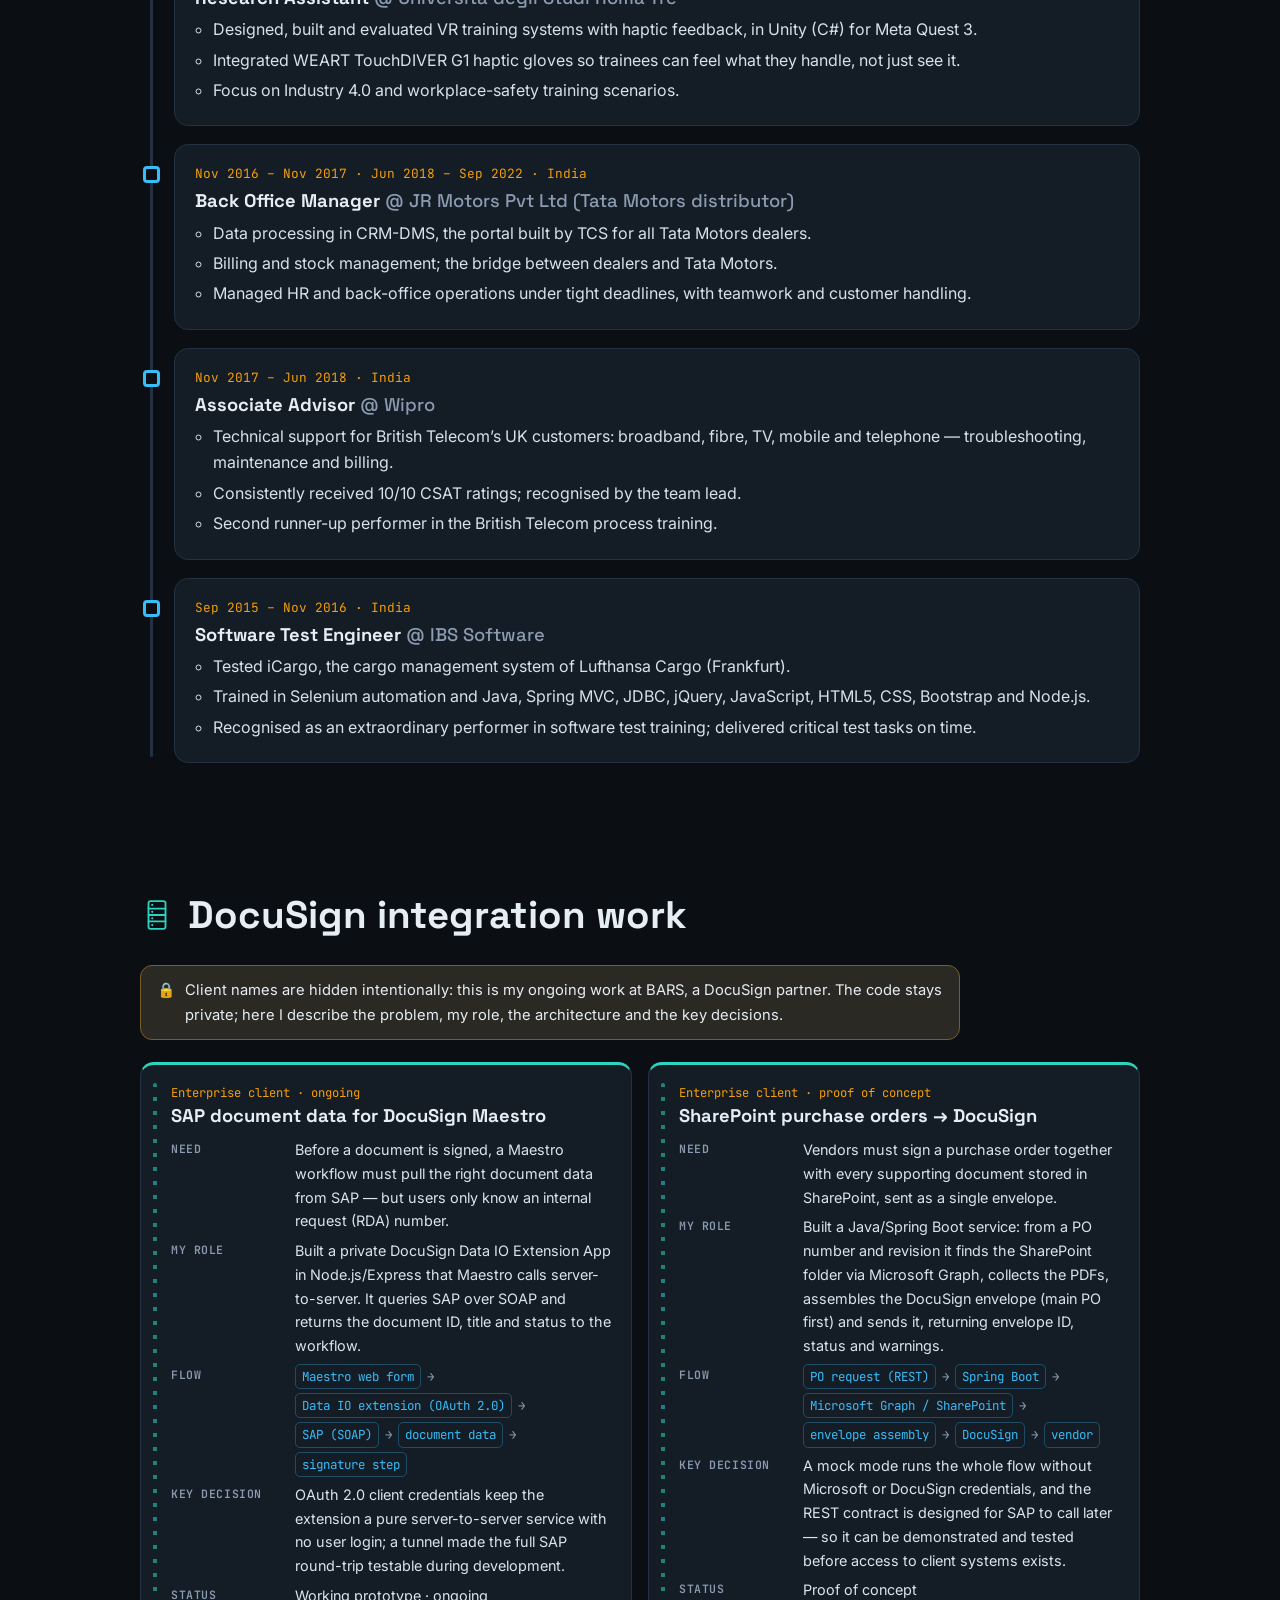
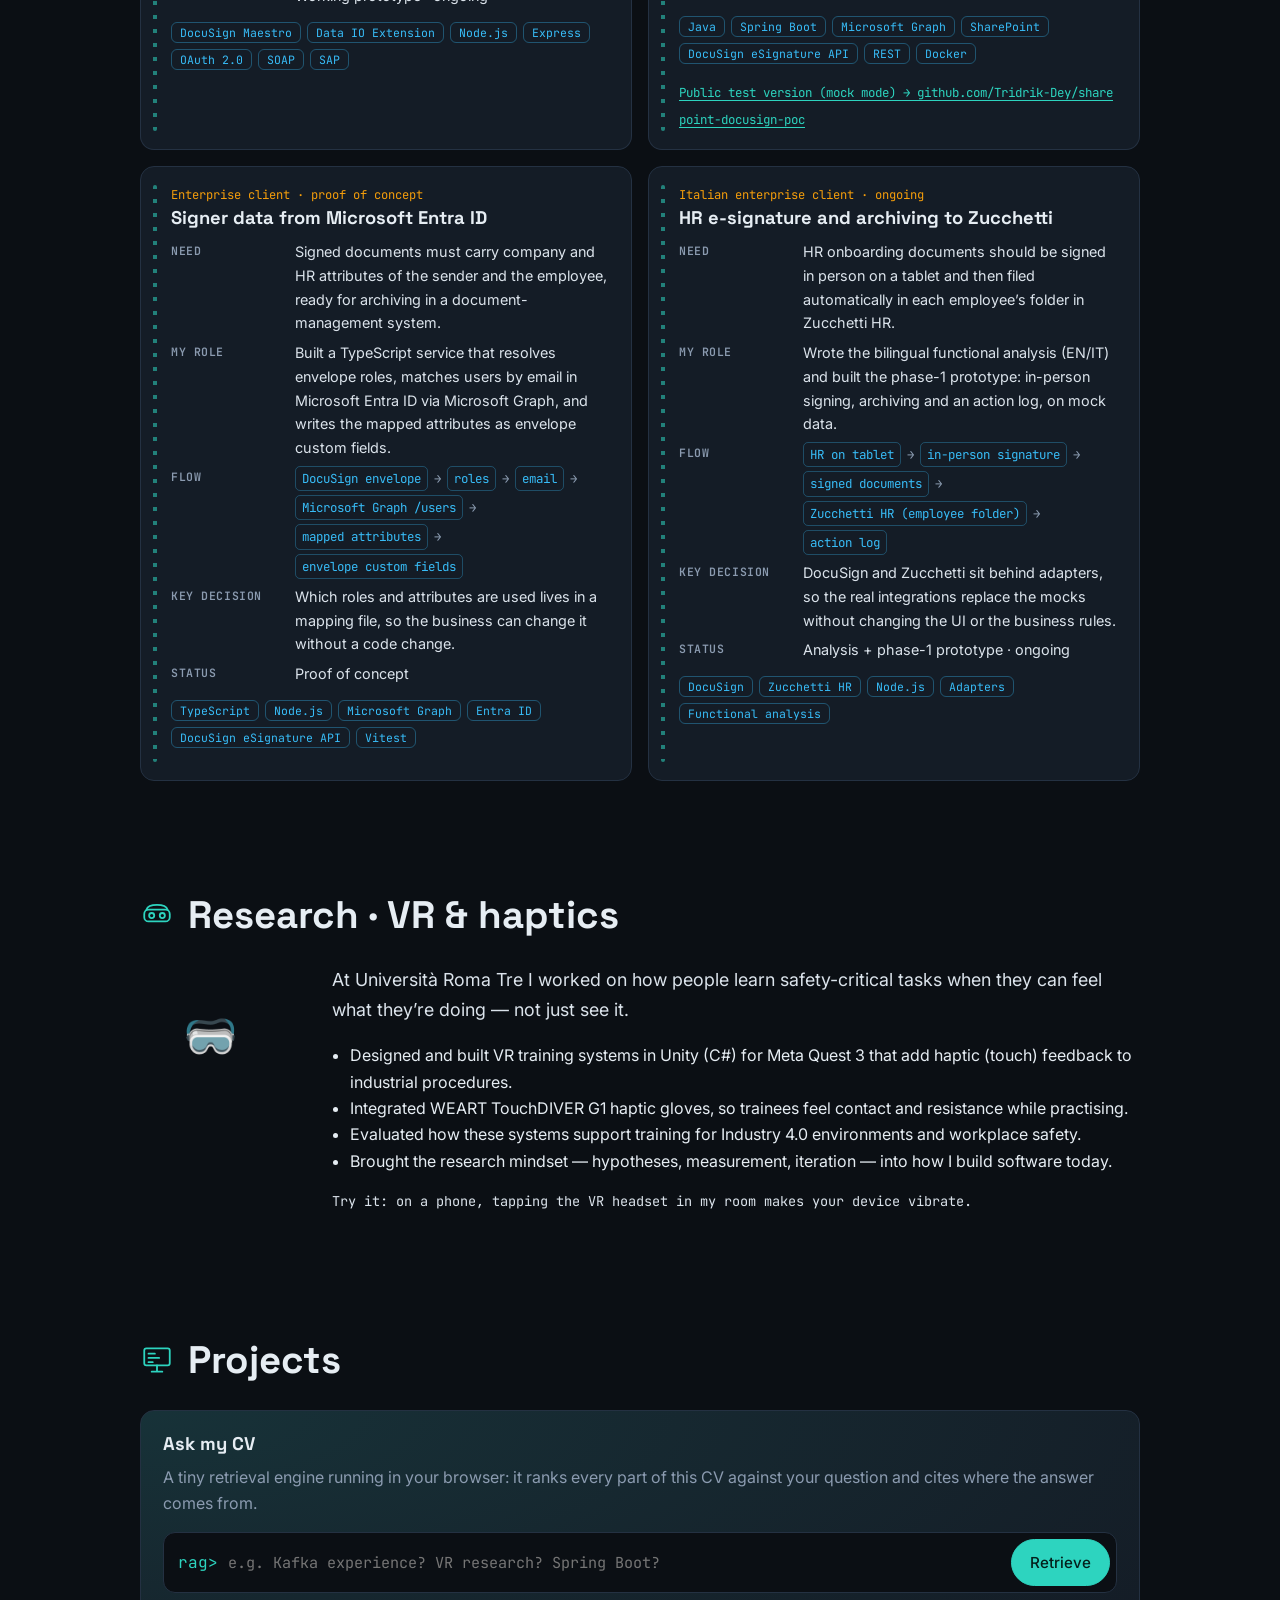
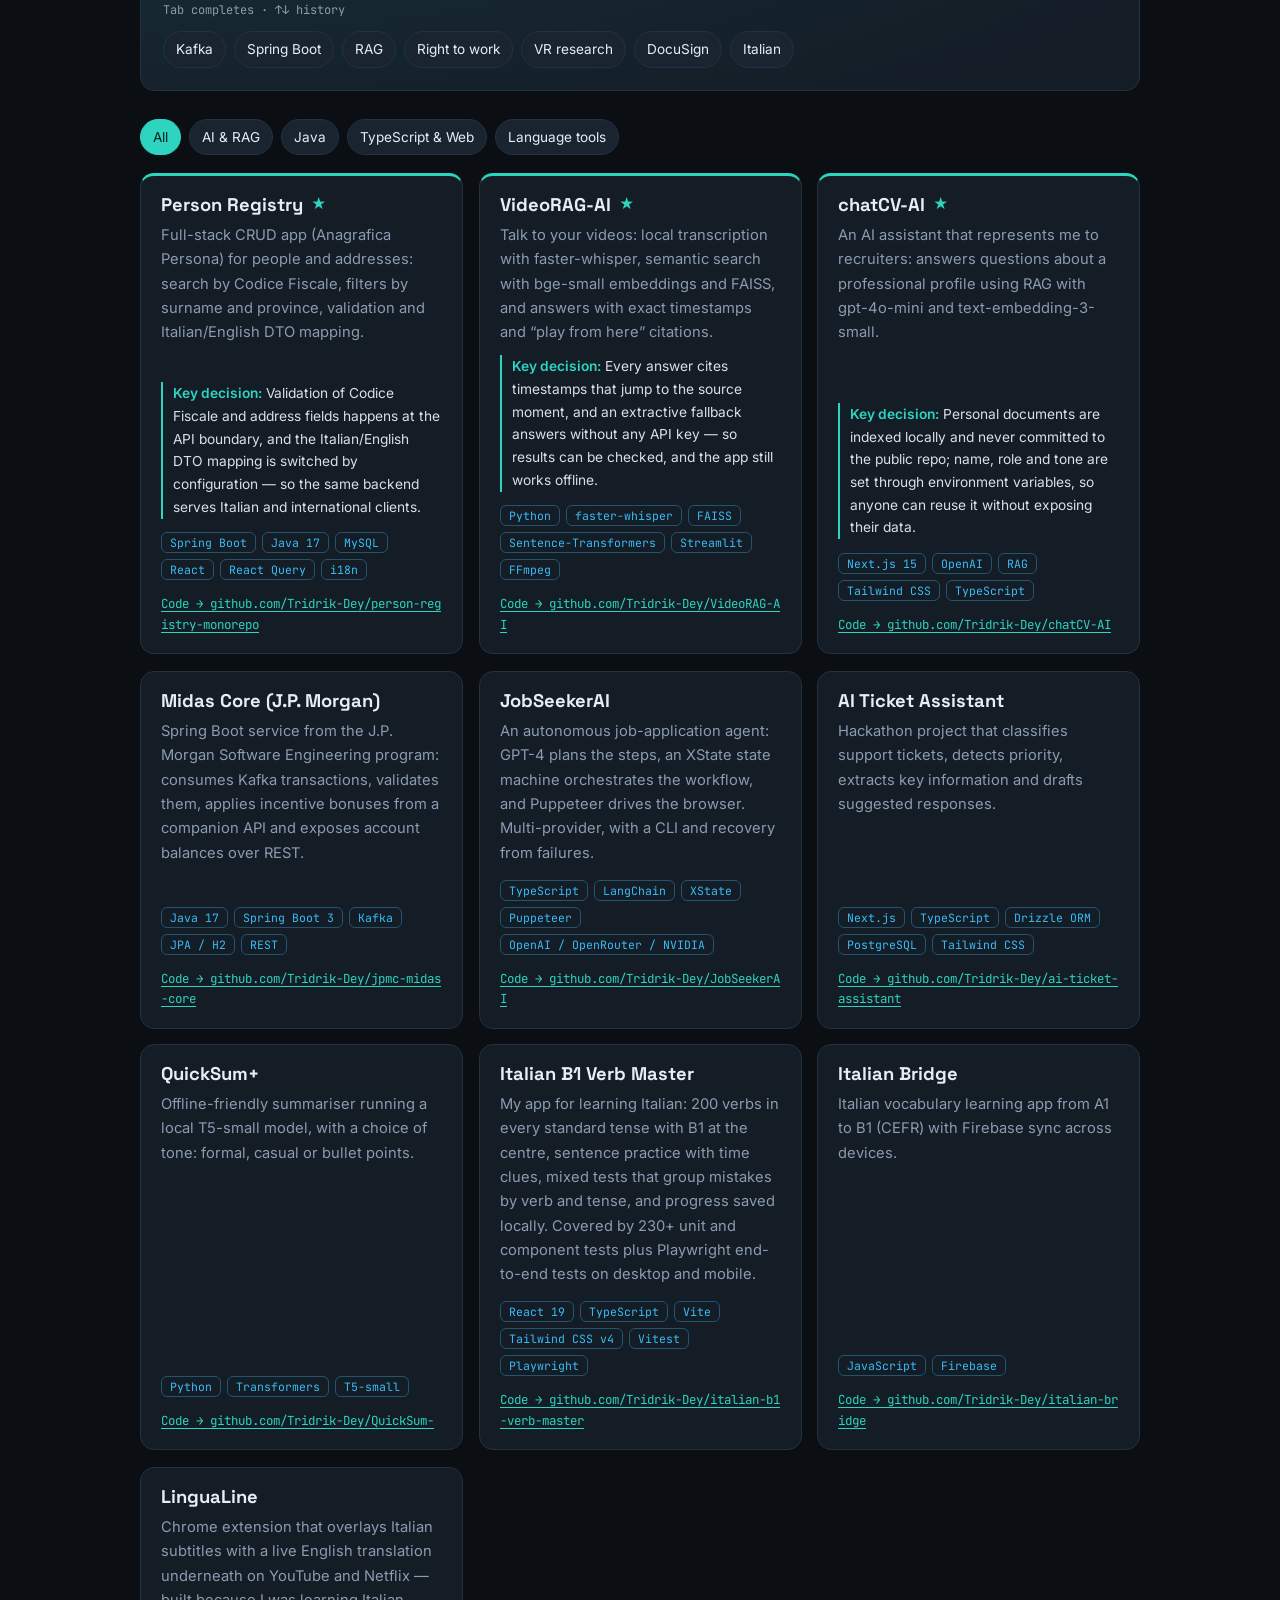
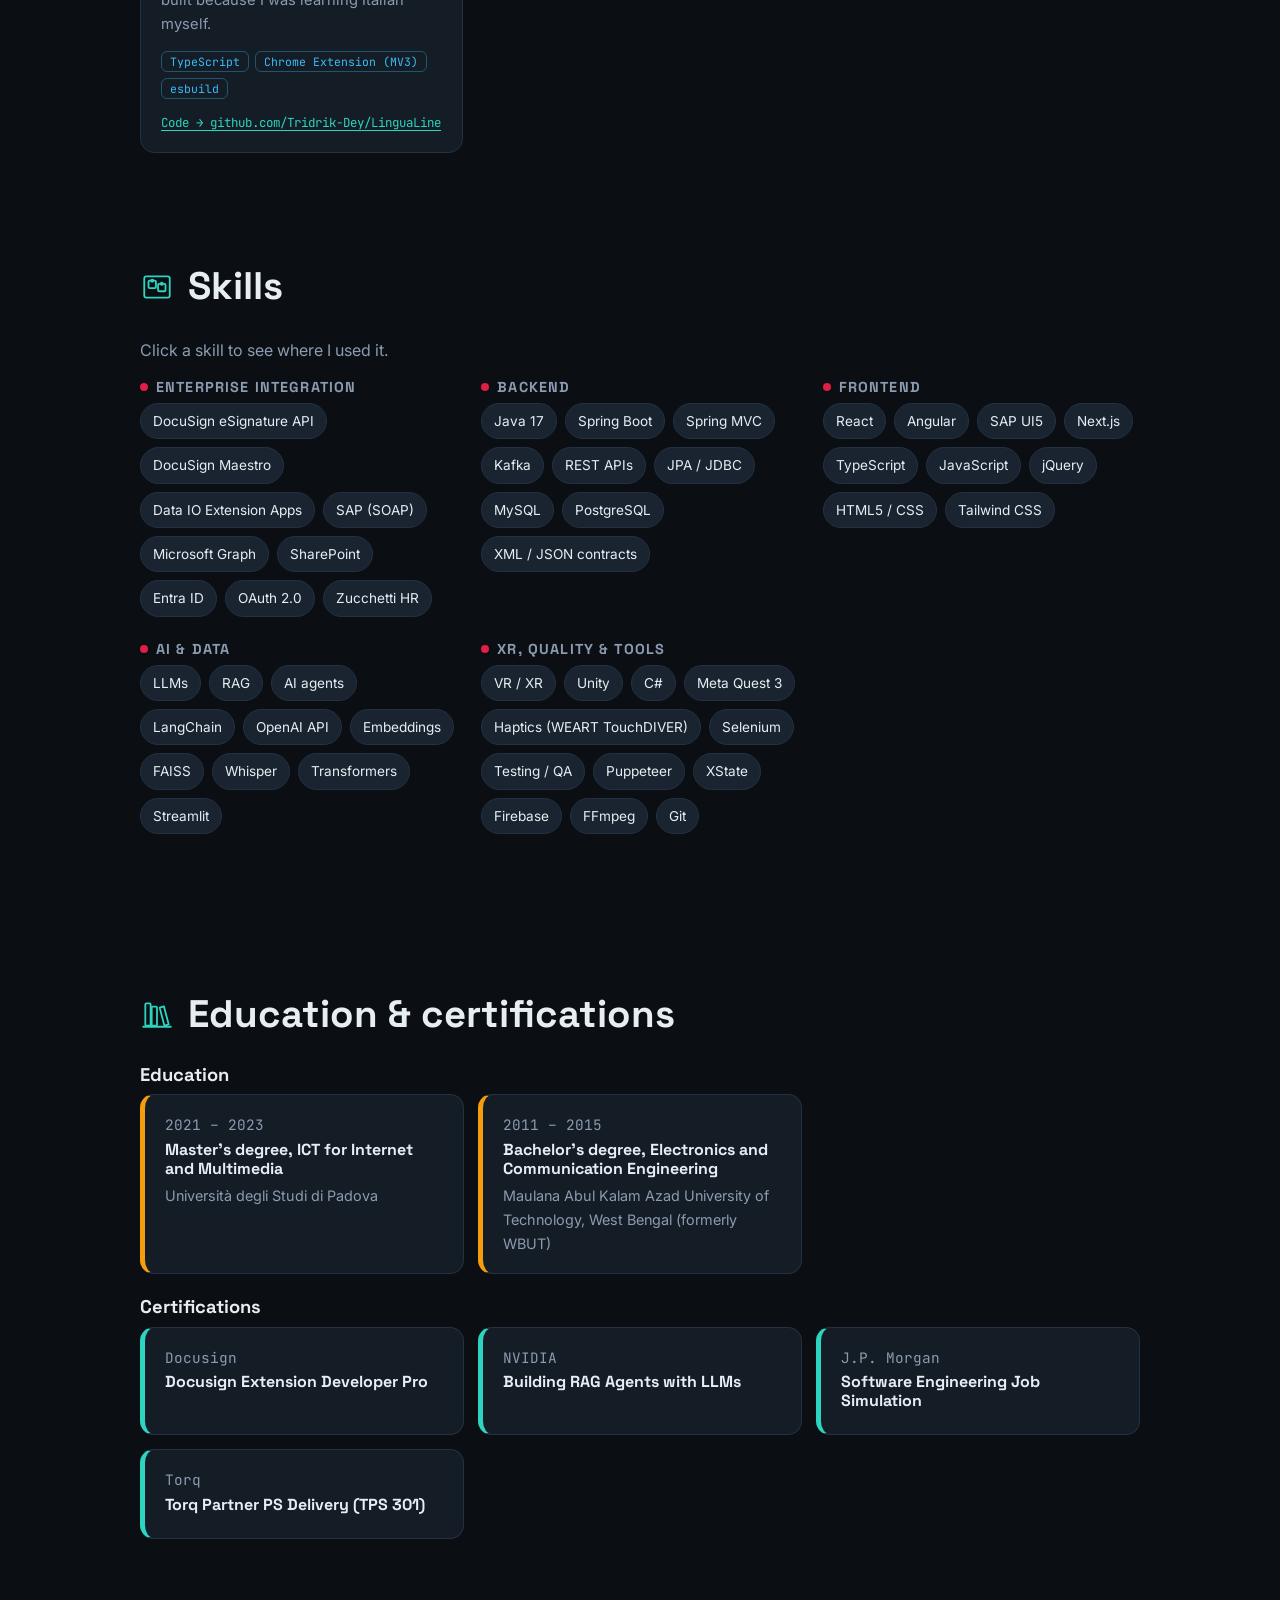
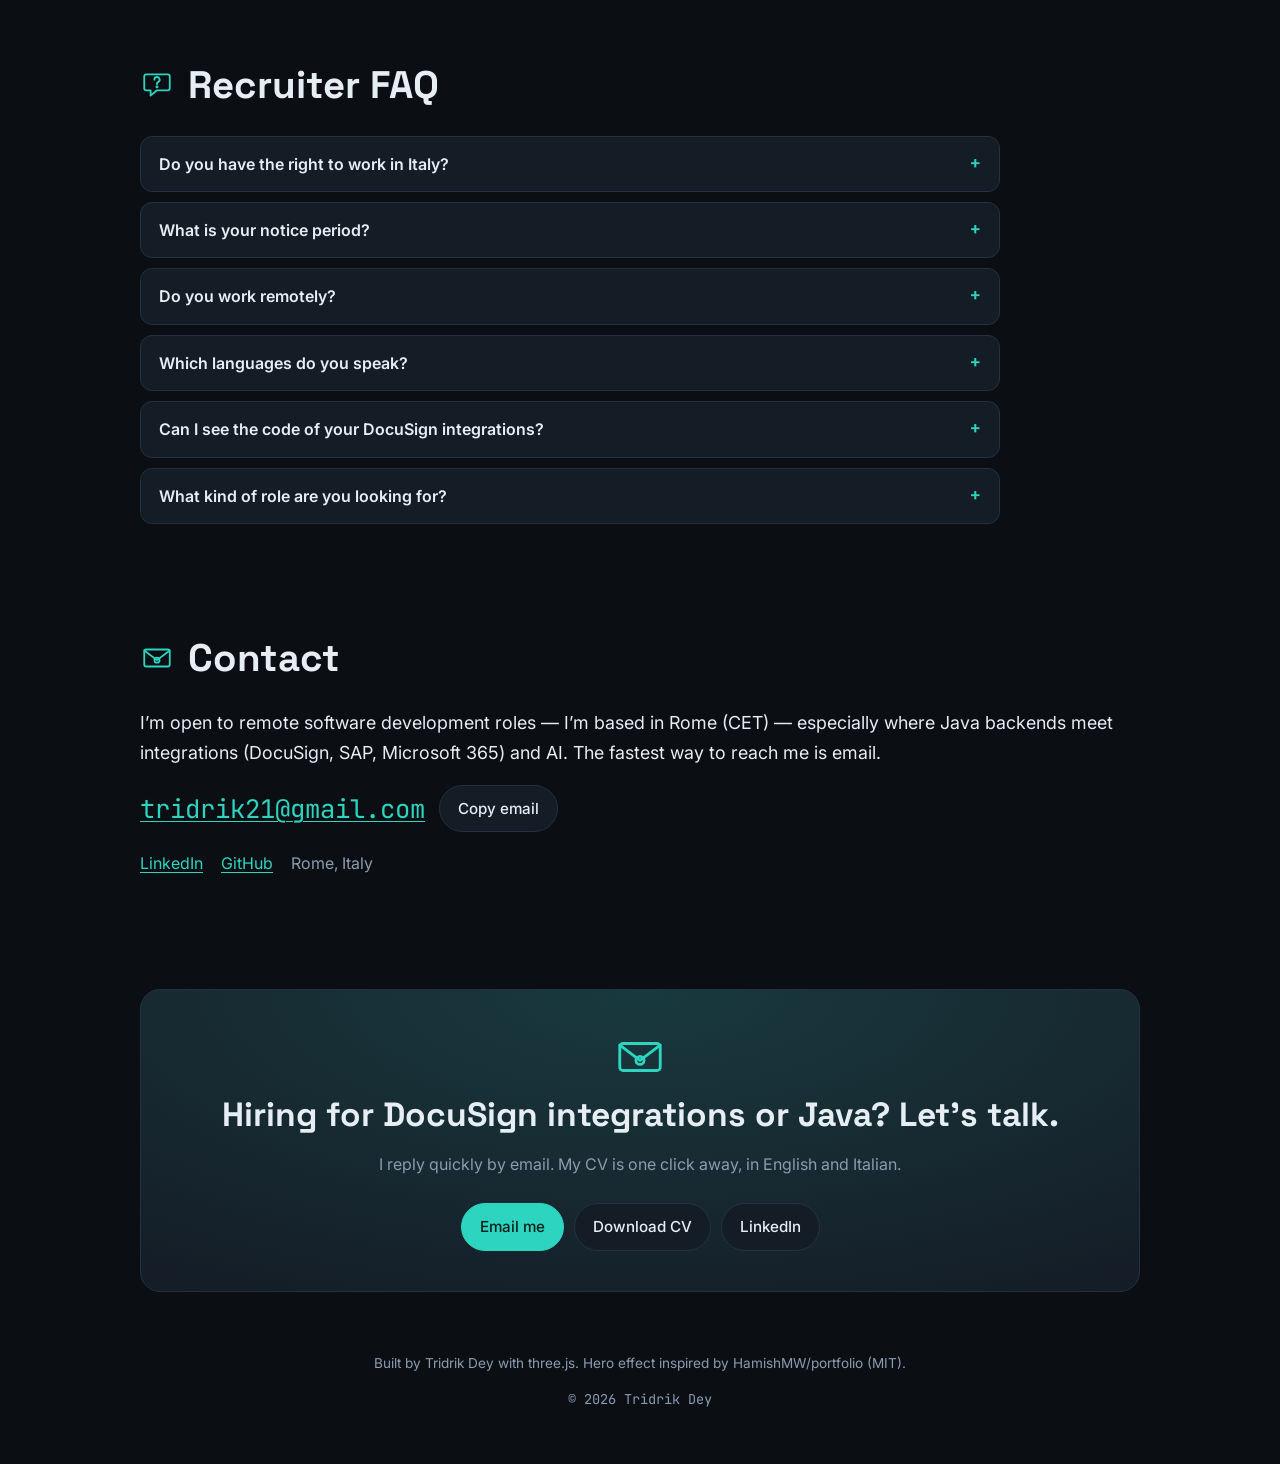
==== commit 1455484a: "Add GoatCounter (privacy-friendly visit counts, no cookies) Co-Authored-By: Claude Opus 5.5 <noreply" ====
--- a/index.html
+++ b/index.html
@@ -33,6 +33,7 @@
 <noscript><link rel="stylesheet" href="https://fonts.googleapis.com/css2?family=Inter:wght@400;500;600&family=JetBrains+Mono:wght@400;600&family=Space+Grotesk:wght@500;700&display=swap"></noscript>
 <link rel="stylesheet" href="assets/css/style.css">
 <script>document.documentElement.classList.replace('no-js','js');try{var s=localStorage.getItem('theme');if(s)document.documentElement.dataset.theme=s}catch(e){}</script>
+<script data-goatcounter="https://tridrikdey.goatcounter.com/count" async src="https://gc.zgo.at/count.js"></script>
 <script type="application/ld+json">{"@context":"https://schema.org","@type":"ProfilePage","dateModified":"2026-10-31","inLanguage":"en","mainEntity":{"@type":"Person","@id":"https://tridrik-dey.github.io/#person","name":"Tridrik Dey","jobTitle":"Software Developer","description":"Software Developer at BARS in Rome, a DocuSign partner, integrating DocuSign with SAP, SharePoint, Microsoft Entra ID and HR systems using Java/Spring Boot, Node.js and TypeScript. Also builds RAG and AI-agent projects.","email":"mailto:tridrik21@gmail.com","image":"https://tridrik-dey.github.io/assets/photo.jpg","url":"https://tridrik-dey.github.io/","address":{"@type":"PostalAddress","addressLocality":"Rome","addressCountry":"IT"},"worksFor":{"@type":"Organization","name":"BARS"},"alumniOf":[{"@type":"CollegeOrUniversity","name":"Università degli Studi di Padova"},{"@type":"CollegeOrUniversity","name":"Maulana Abul Kalam Azad University of Technology, West Bengal (formerly WBUT)"}],"hasCredential":[{"@type":"EducationalOccupationalCredential","name":"Docusign Extension Developer Pro","recognizedBy":{"@type":"Organization","name":"Docusign"}},{"@type":"EducationalOccupationalCredential","name":"Building RAG Agents with LLMs","recognizedBy":{"@type":"Organization","name":"NVIDIA"}},{"@type":"EducationalOccupationalCredential","name":"Software Engineering Job Simulation","recognizedBy":{"@type":"Organization","name":"J.P. Morgan"}},{"@type":"EducationalOccupationalCredential","name":"Torq Partner PS Delivery (TPS 301)","recognizedBy":{"@type":"Organization","name":"Torq"}}],"knowsAbout":["DocuSign eSignature API","DocuSign Maestro","Data IO Extension Apps","SAP (SOAP)","Microsoft Graph","SharePoint","Entra ID","OAuth 2.0","Zucchetti HR","Java 17","Spring Boot","Spring MVC","Kafka","REST APIs","JPA / JDBC","MySQL","PostgreSQL","XML / JSON contracts","React","Angular","SAP UI5","Next.js","TypeScript","JavaScript","jQuery","HTML5 / CSS","Tailwind CSS","LLMs","RAG","AI agents","LangChain","OpenAI API","Embeddings","FAISS","Whisper","Transformers","Streamlit","VR / XR","Unity","C#","Meta Quest 3","Haptics (WEART TouchDIVER)","Selenium","Testing / QA","Puppeteer","XState","Firebase","FFmpeg","Git"],"knowsLanguage":["bn","hi","en","it"],"sameAs":["https://www.linkedin.com/in/tridrik-dey","https://github.com/Tridrik-Dey"]}}</script>
 <script type="application/ld+json">{"@context":"https://schema.org","@type":"FAQPage","inLanguage":"en","mainEntity":[{"@type":"Question","name":"Do you have the right to work in Italy?","acceptedAnswer":{"@type":"Answer","text":"Yes. I live and work in Rome, currently as a Software Developer at BARS."}},{"@type":"Question","name":"What is your notice period?","acceptedAnswer":{"@type":"Answer","text":"It’s flexible — I’m happy to agree a start date that works for both sides."}},{"@type":"Question","name":"Do you work remotely?","acceptedAnswer":{"@type":"Answer","text":"Yes — I’m looking for remote roles only. I’m based in Rome (CET), so I overlap fully with European working hours and have the right to work in Italy."}},{"@type":"Question","name":"Which languages do you speak?","acceptedAnswer":{"@type":"Answer","text":"Bengali (mother tongue) and Hindi (native), professional English, and Italian at A2, preparing for B1 — I even built my own app to practise Italian verbs."}},{"@type":"Question","name":"Can I see the code of your DocuSign integrations?","acceptedAnswer":{"@type":"Answer","text":"The client code is private, so the case studies above describe the problem, my role, the architecture and the key decisions. The SharePoint → DocuSign proof of concept has a public test version, and I’m glad to walk through any design in an interview."}},{"@type":"Question","name":"What kind of role are you looking for?","acceptedAnswer":{"@type":"Answer","text":"Software developer roles where Java/Spring Boot backends meet integrations — DocuSign, SAP, Microsoft 365 — and, ideally, AI and RAG."}}]}</script>
 </head>
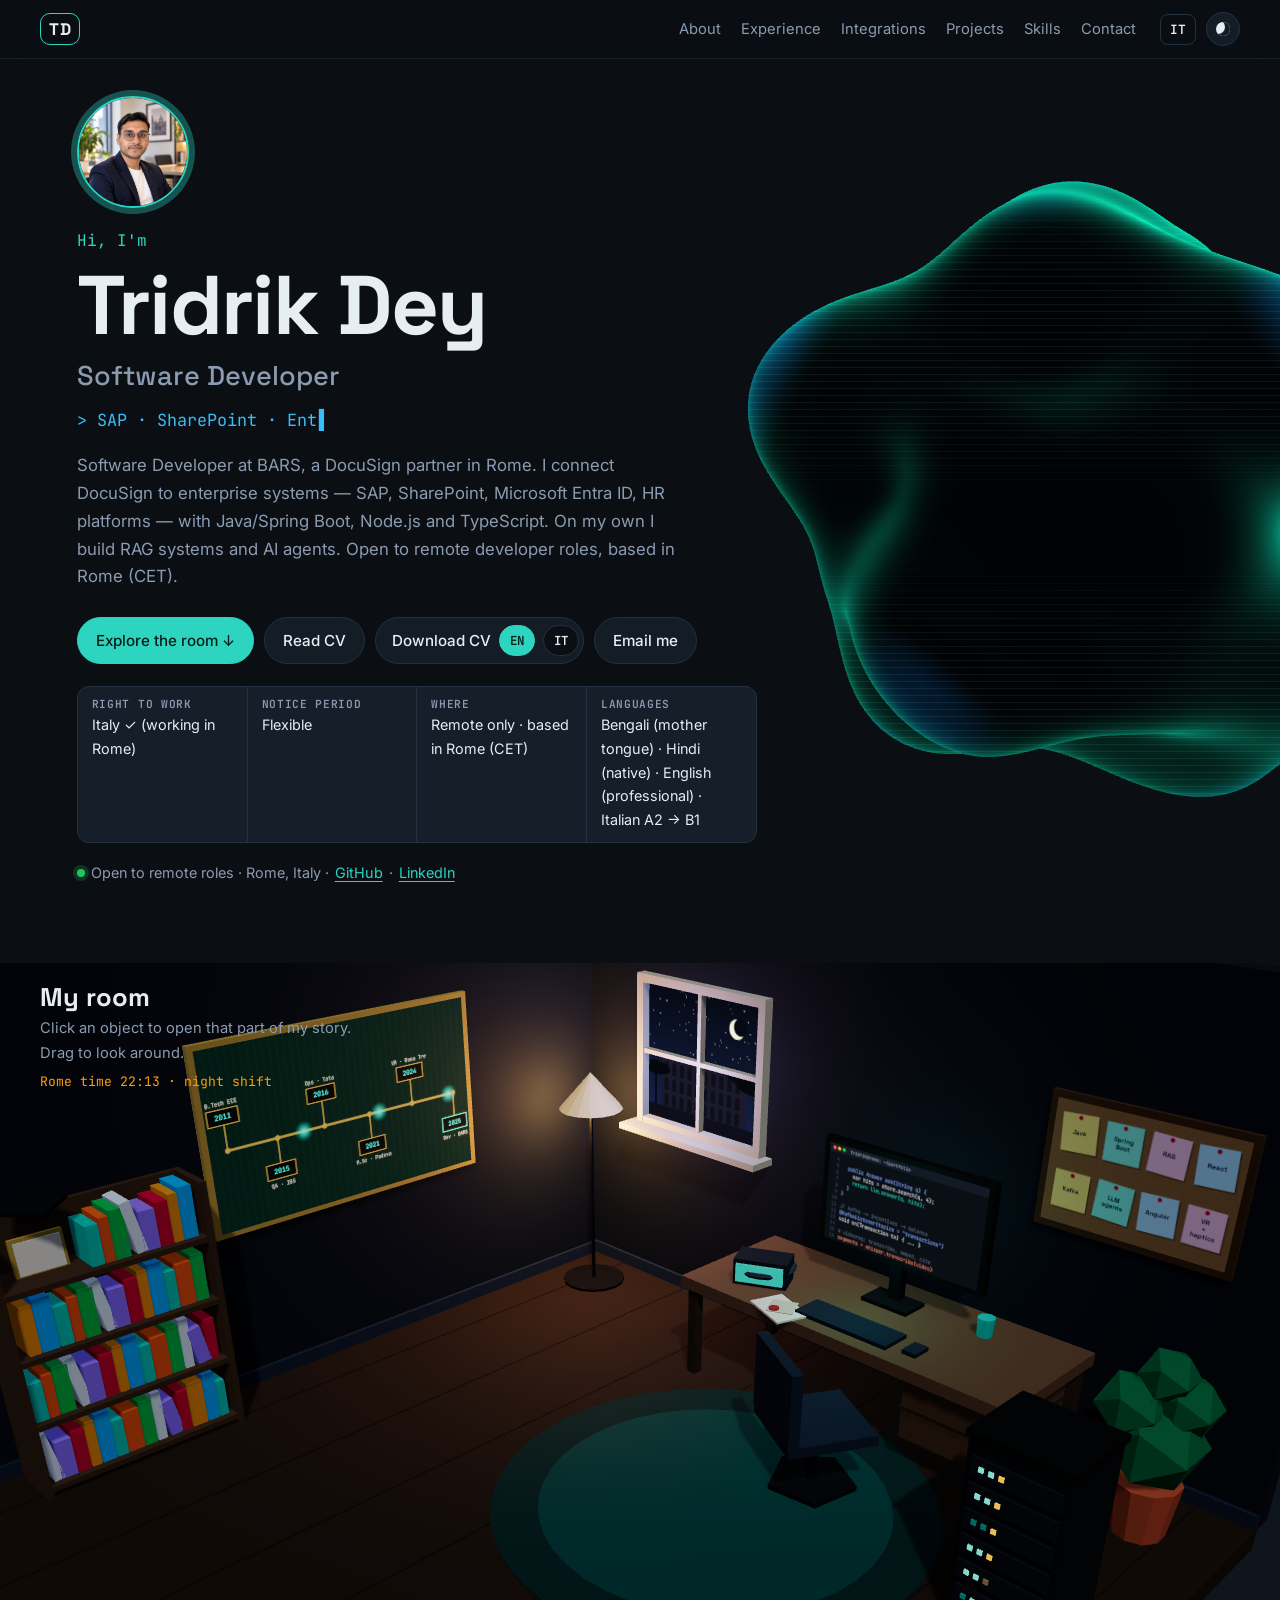
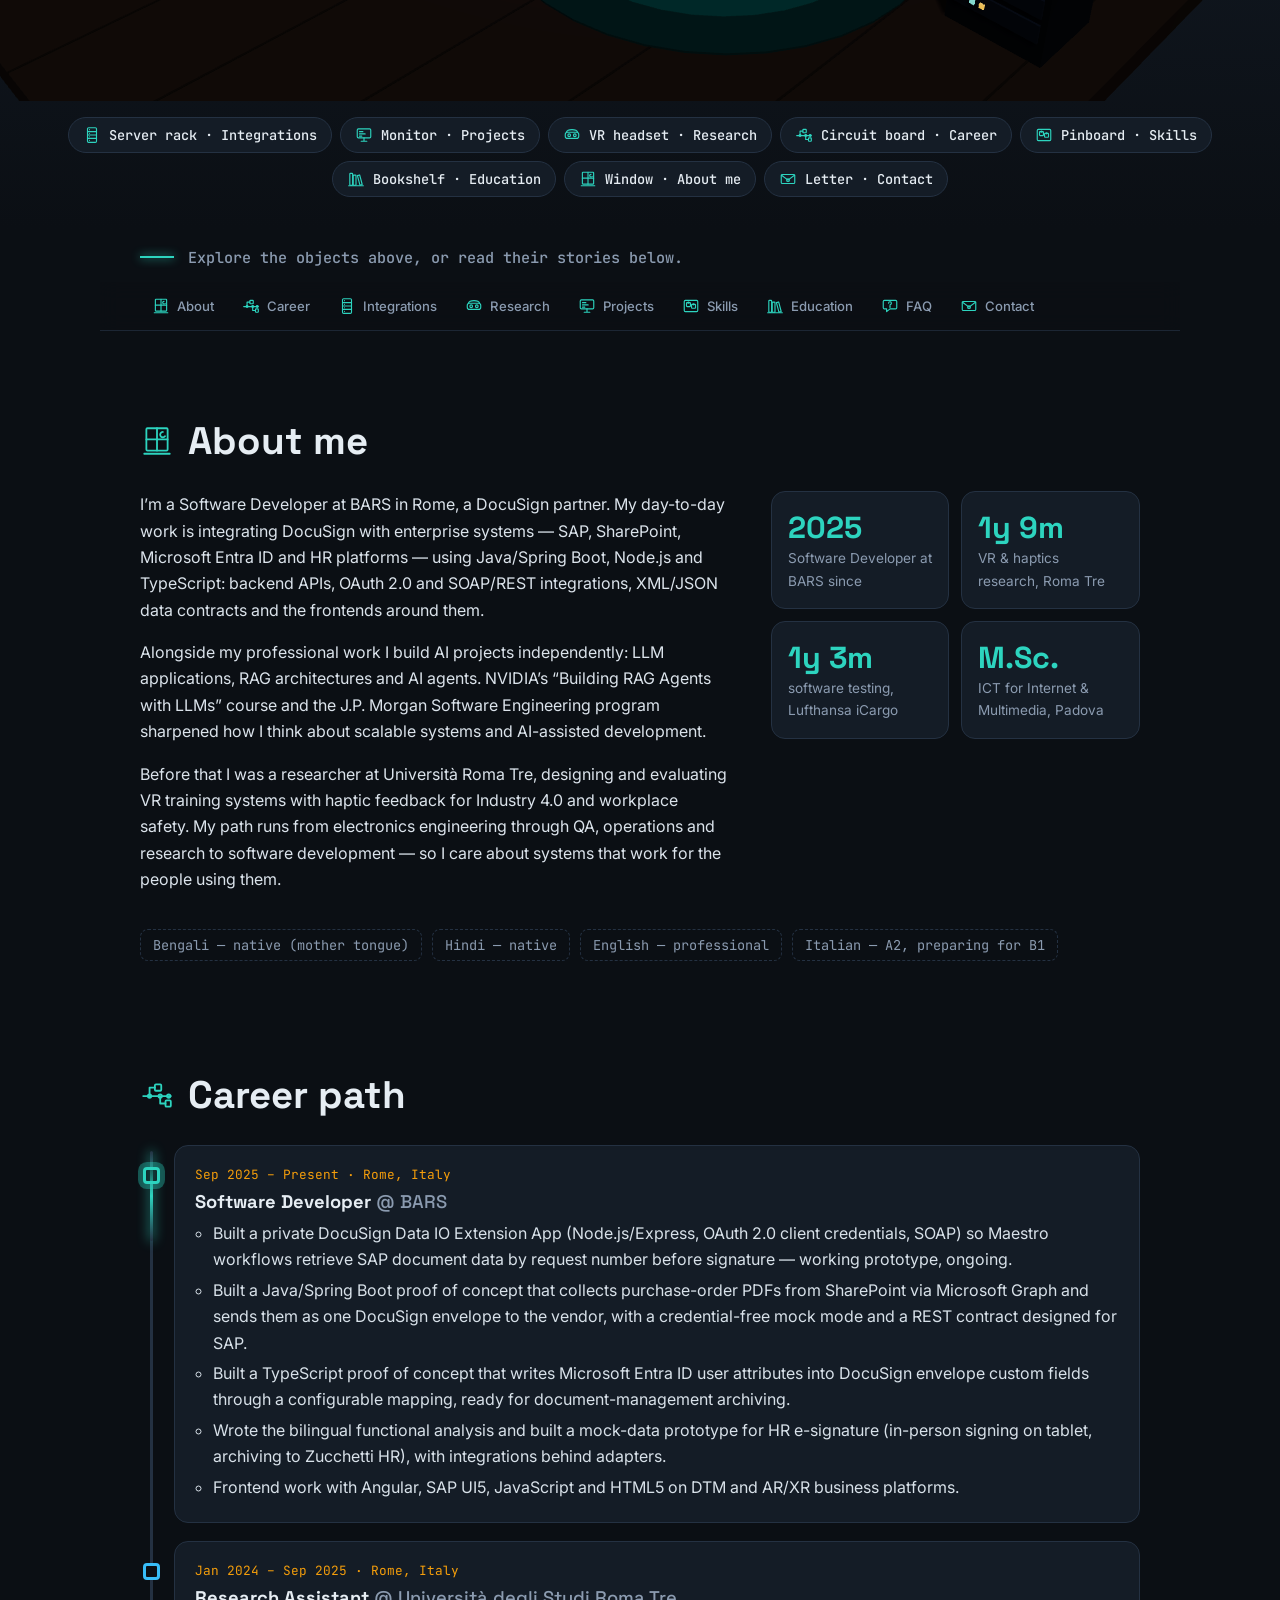
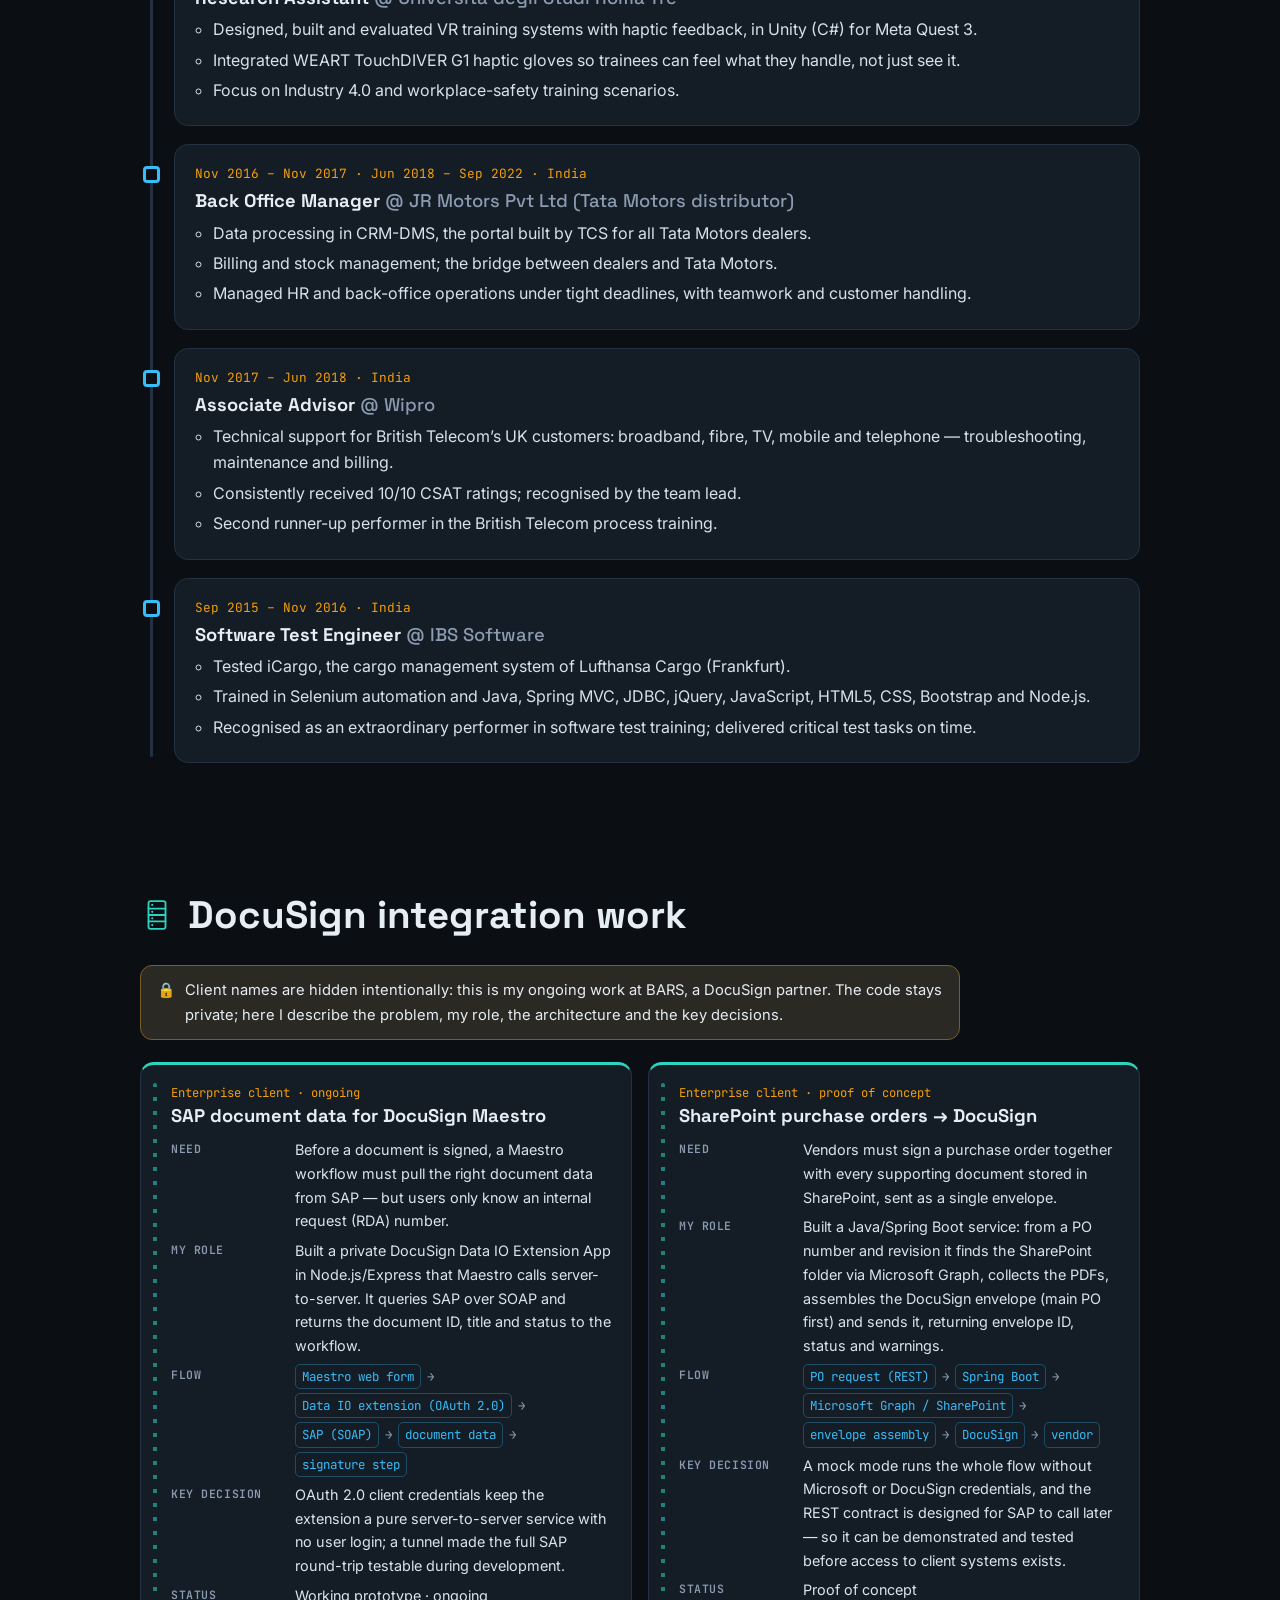
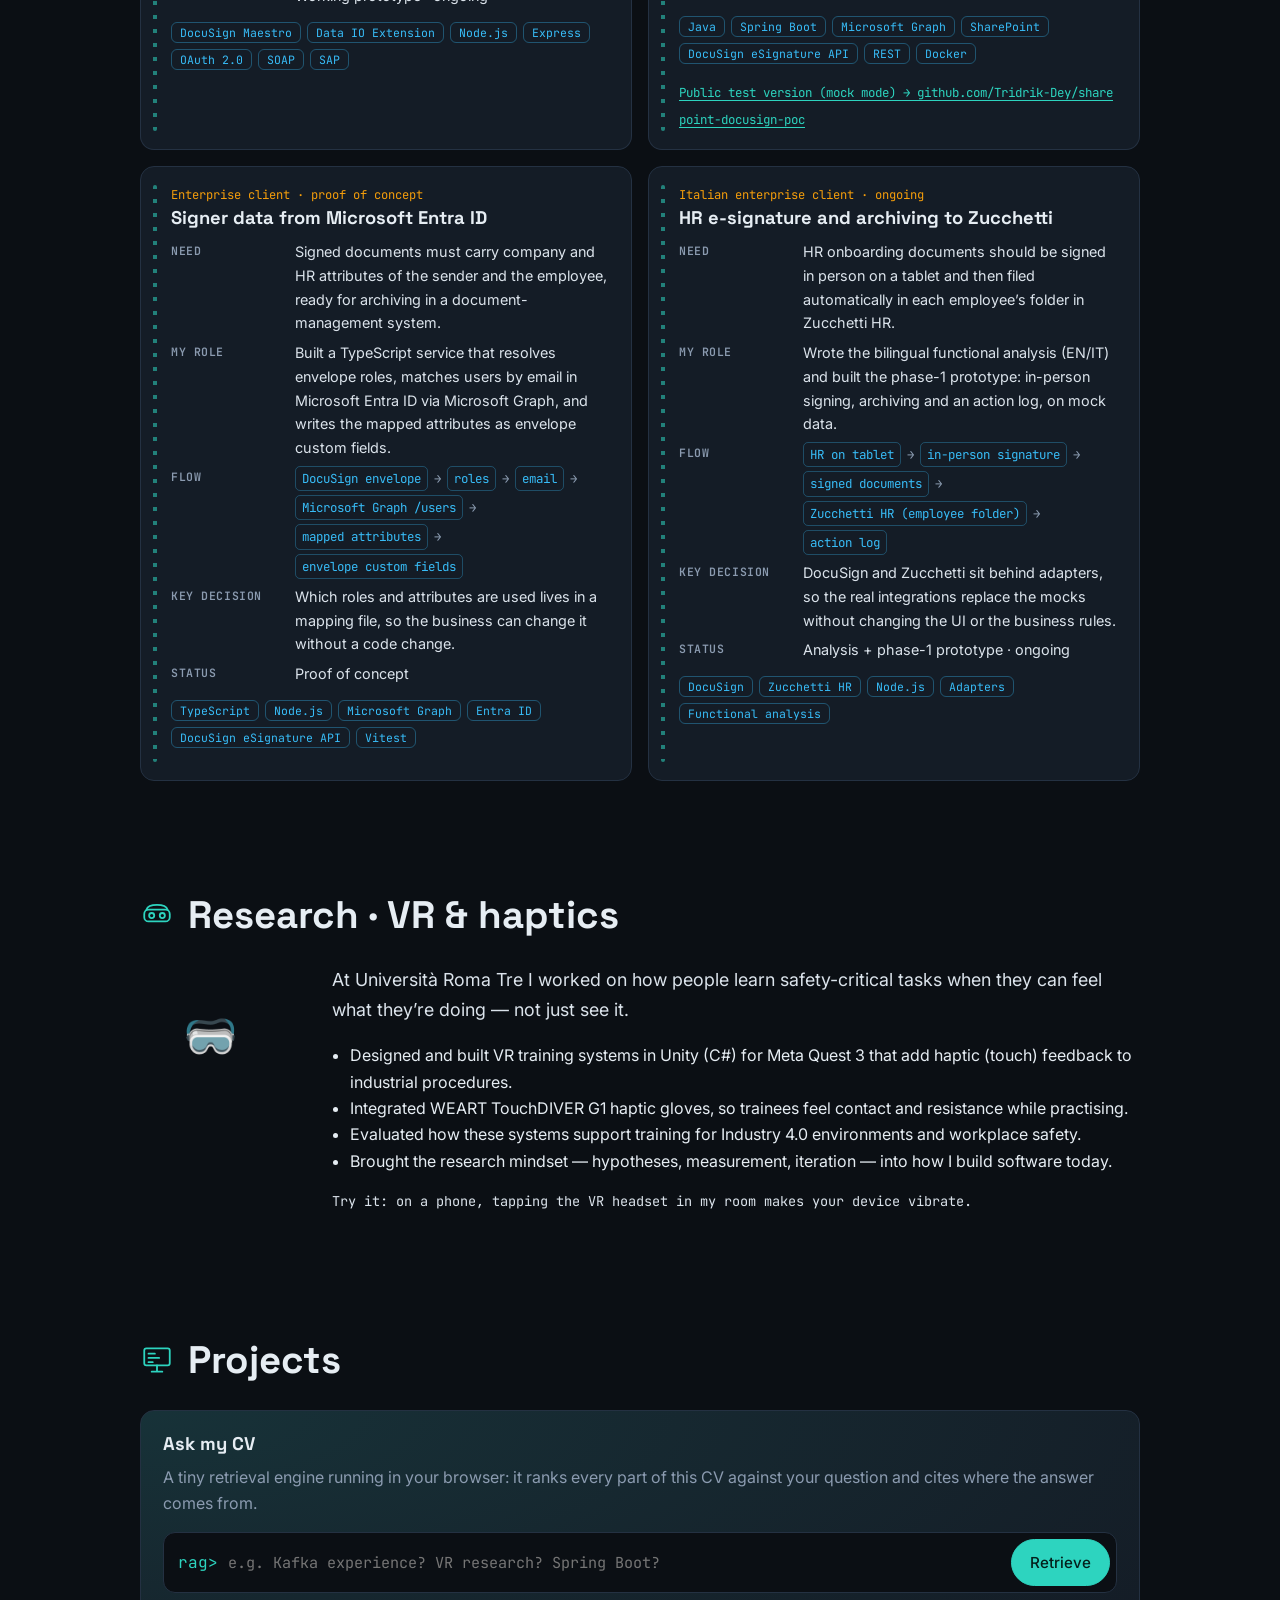
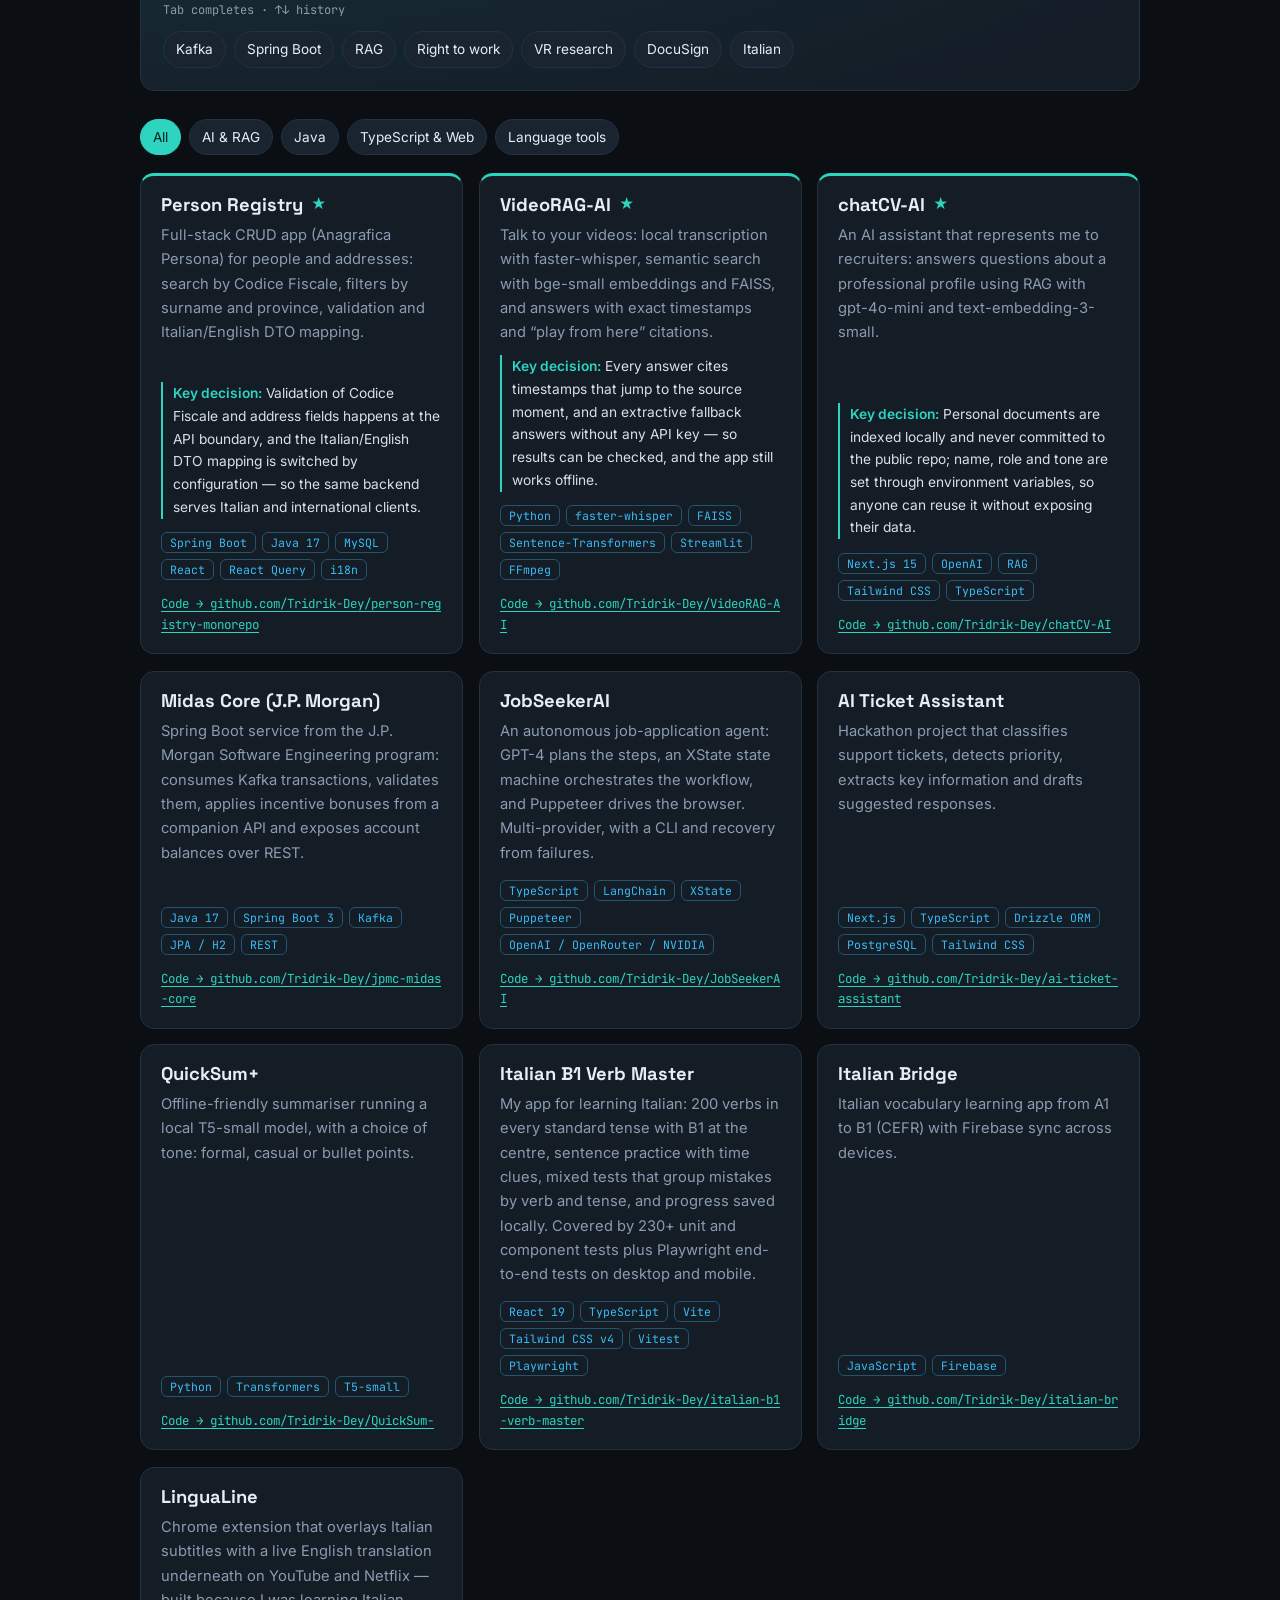
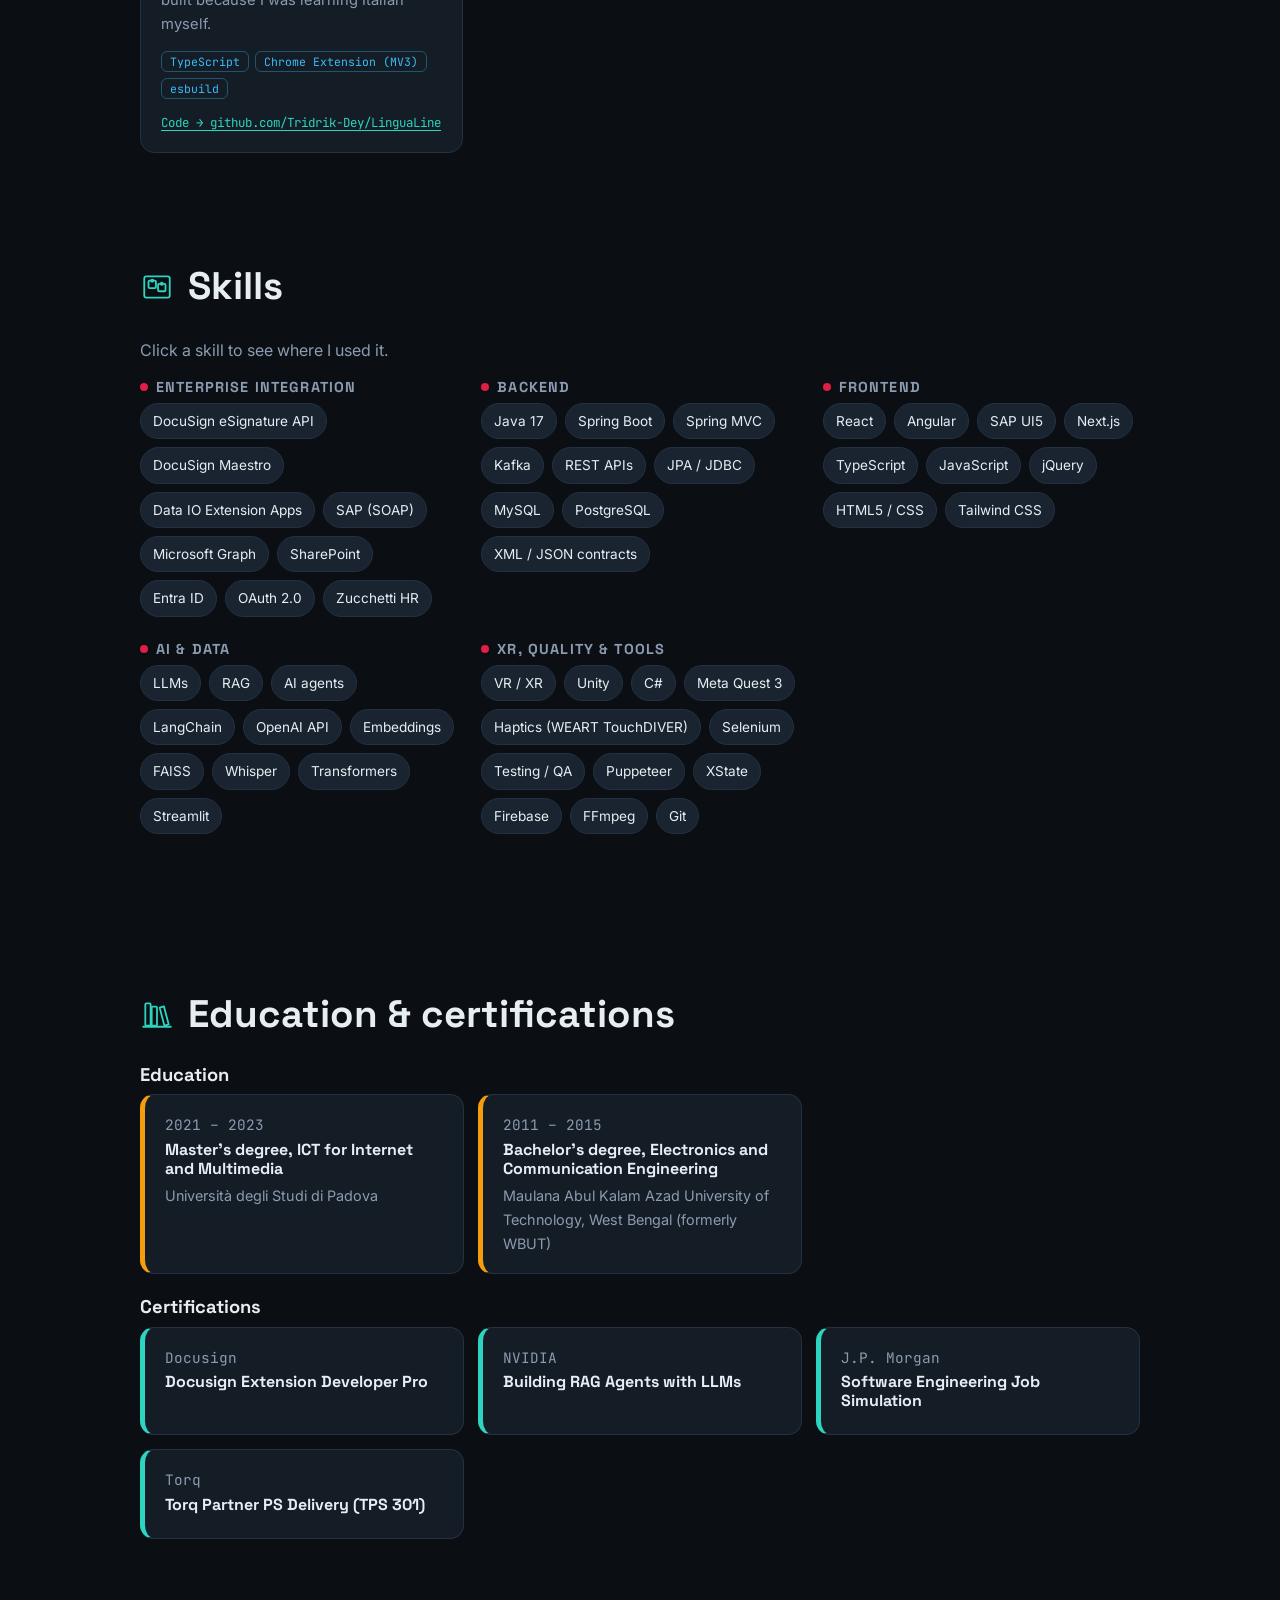
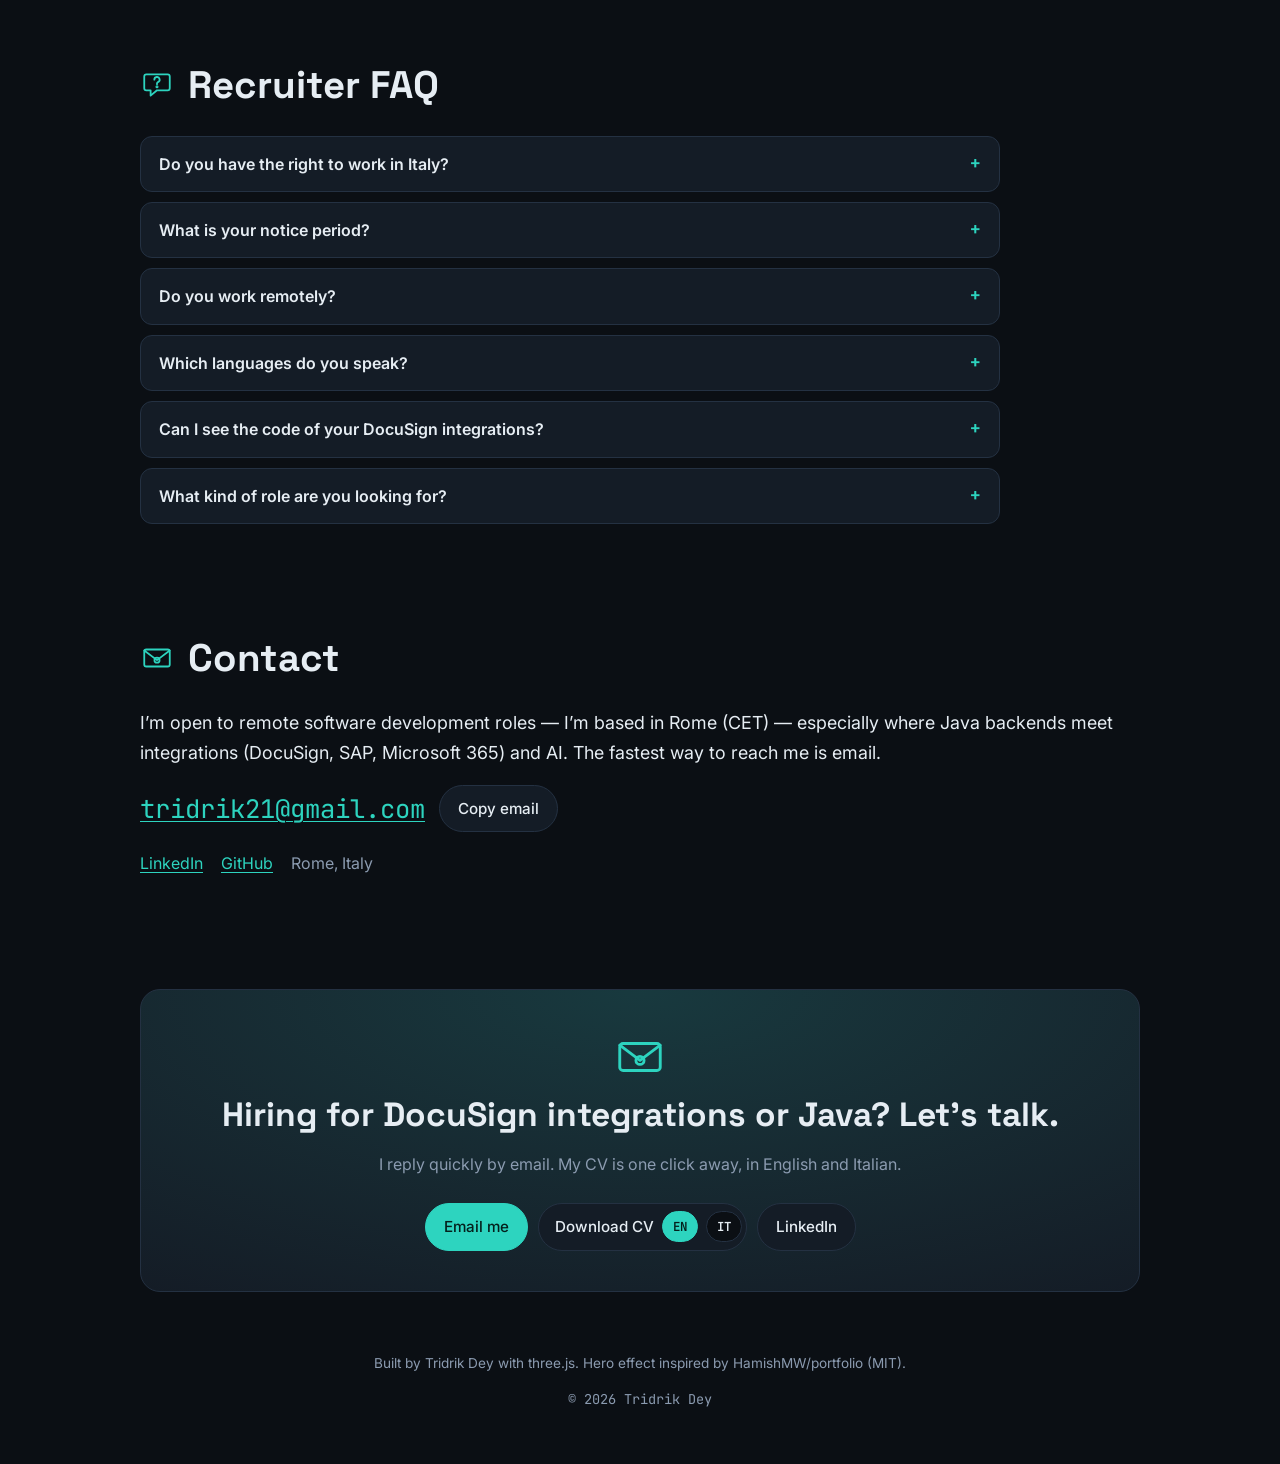
==== commit 190404c4: "Offer the CV in both languages: Download CV EN | IT on both pages Co-Authored-By: Claude Opus 5.5 <n" ====
--- a/index.html
+++ b/index.html
@@ -60,7 +60,7 @@
     <div class="hero-actions">
       <a class="btn btn-primary" href="#room">Explore the room ↓</a>
       <a class="btn" href="#about">Read CV</a>
-      <a class="btn" href="assets/cv/Tridrik-Dey-CV-EN.pdf" download>Download CV</a>
+      <span class="btn cv-choice"><span aria-hidden="true">Download CV</span><a href="assets/cv/Tridrik-Dey-CV-EN.pdf" download hreflang="en" aria-label="Download CV in English">EN</a><a href="assets/cv/Tridrik-Dey-CV-IT.pdf" download hreflang="it" aria-label="Download CV in Italian">IT</a></span>
       <a class="btn" href="mailto:tridrik21@gmail.com">Email me</a>
     </div>
     <dl class="brief" id="brief" aria-label="Recruiter brief" data-chunk data-kind="profile" data-title="Recruiter brief" data-section="Profile" data-tags="right-to-work work-permit availability notice-period location remote languages english italian bengali hindi">
@@ -391,7 +391,7 @@
   <p>I reply quickly by email. My CV is one click away, in English and Italian.</p>
   <div class="hero-actions">
     <a class="btn btn-primary" href="mailto:tridrik21@gmail.com">Email me</a>
-    <a class="btn" href="assets/cv/Tridrik-Dey-CV-EN.pdf" download>Download CV</a>
+    <span class="btn cv-choice"><span aria-hidden="true">Download CV</span><a href="assets/cv/Tridrik-Dey-CV-EN.pdf" download hreflang="en" aria-label="Download CV in English">EN</a><a href="assets/cv/Tridrik-Dey-CV-IT.pdf" download hreflang="it" aria-label="Download CV in Italian">IT</a></span>
     <a class="btn" href="https://www.linkedin.com/in/tridrik-dey" rel="me">LinkedIn</a>
   </div>
 </section>
--- a/assets/css/style.css
+++ b/assets/css/style.css
@@ -488,3 +488,13 @@
 @media (prefers-reduced-motion: reduce) {
   .flow .step { animation: none; }
 }
+
+/* "Download CV: EN | IT" choice */
+.cv-choice { padding: 4px 4px 4px 16px; gap: 8px; cursor: default; }
+.cv-choice:hover { transform: none; }
+.cv-choice a {
+  font: 600 .78rem var(--mono); text-decoration: none; color: var(--text);
+  padding: 6px 10px; border-radius: 999px; border: 1px solid var(--line); background: var(--bg);
+}
+.cv-choice a:first-of-type { background: var(--accent); color: var(--accent-ink); border-color: var(--accent); }
+.cv-choice a:hover { border-color: var(--accent); }
